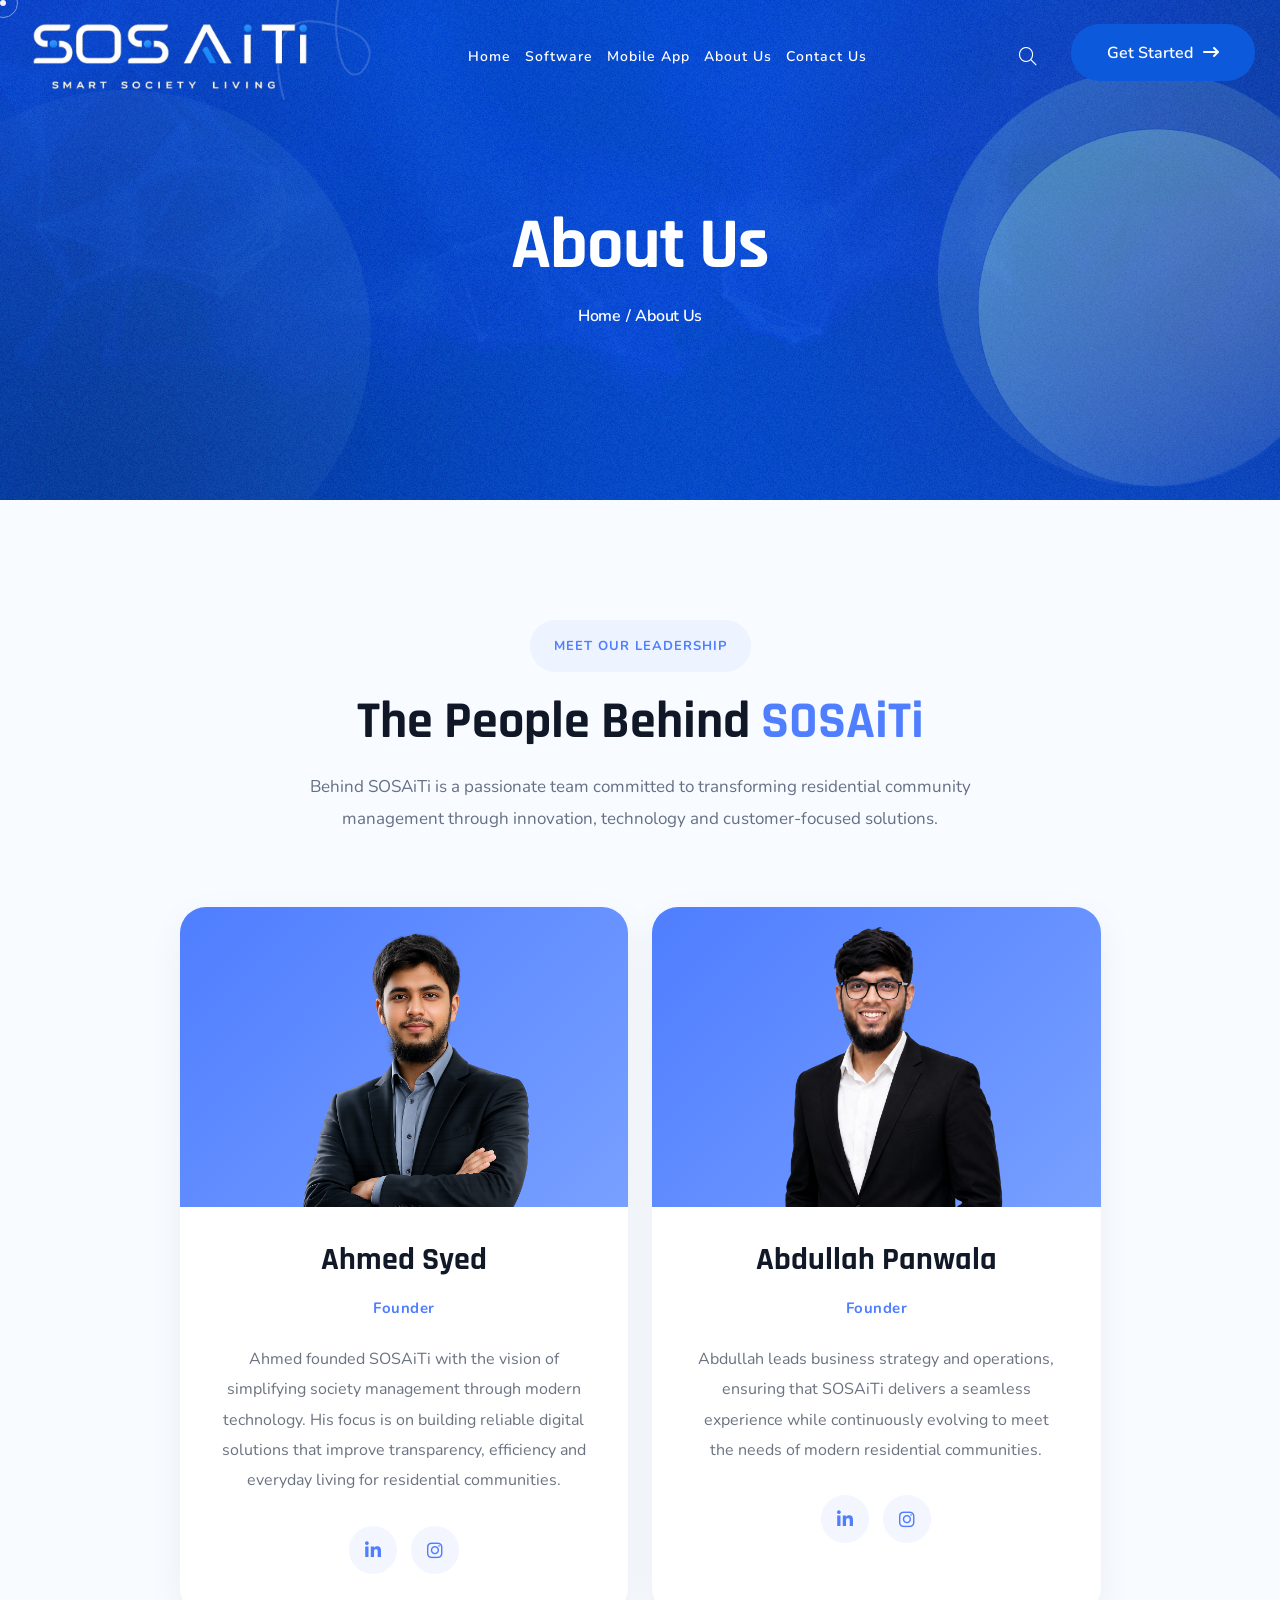
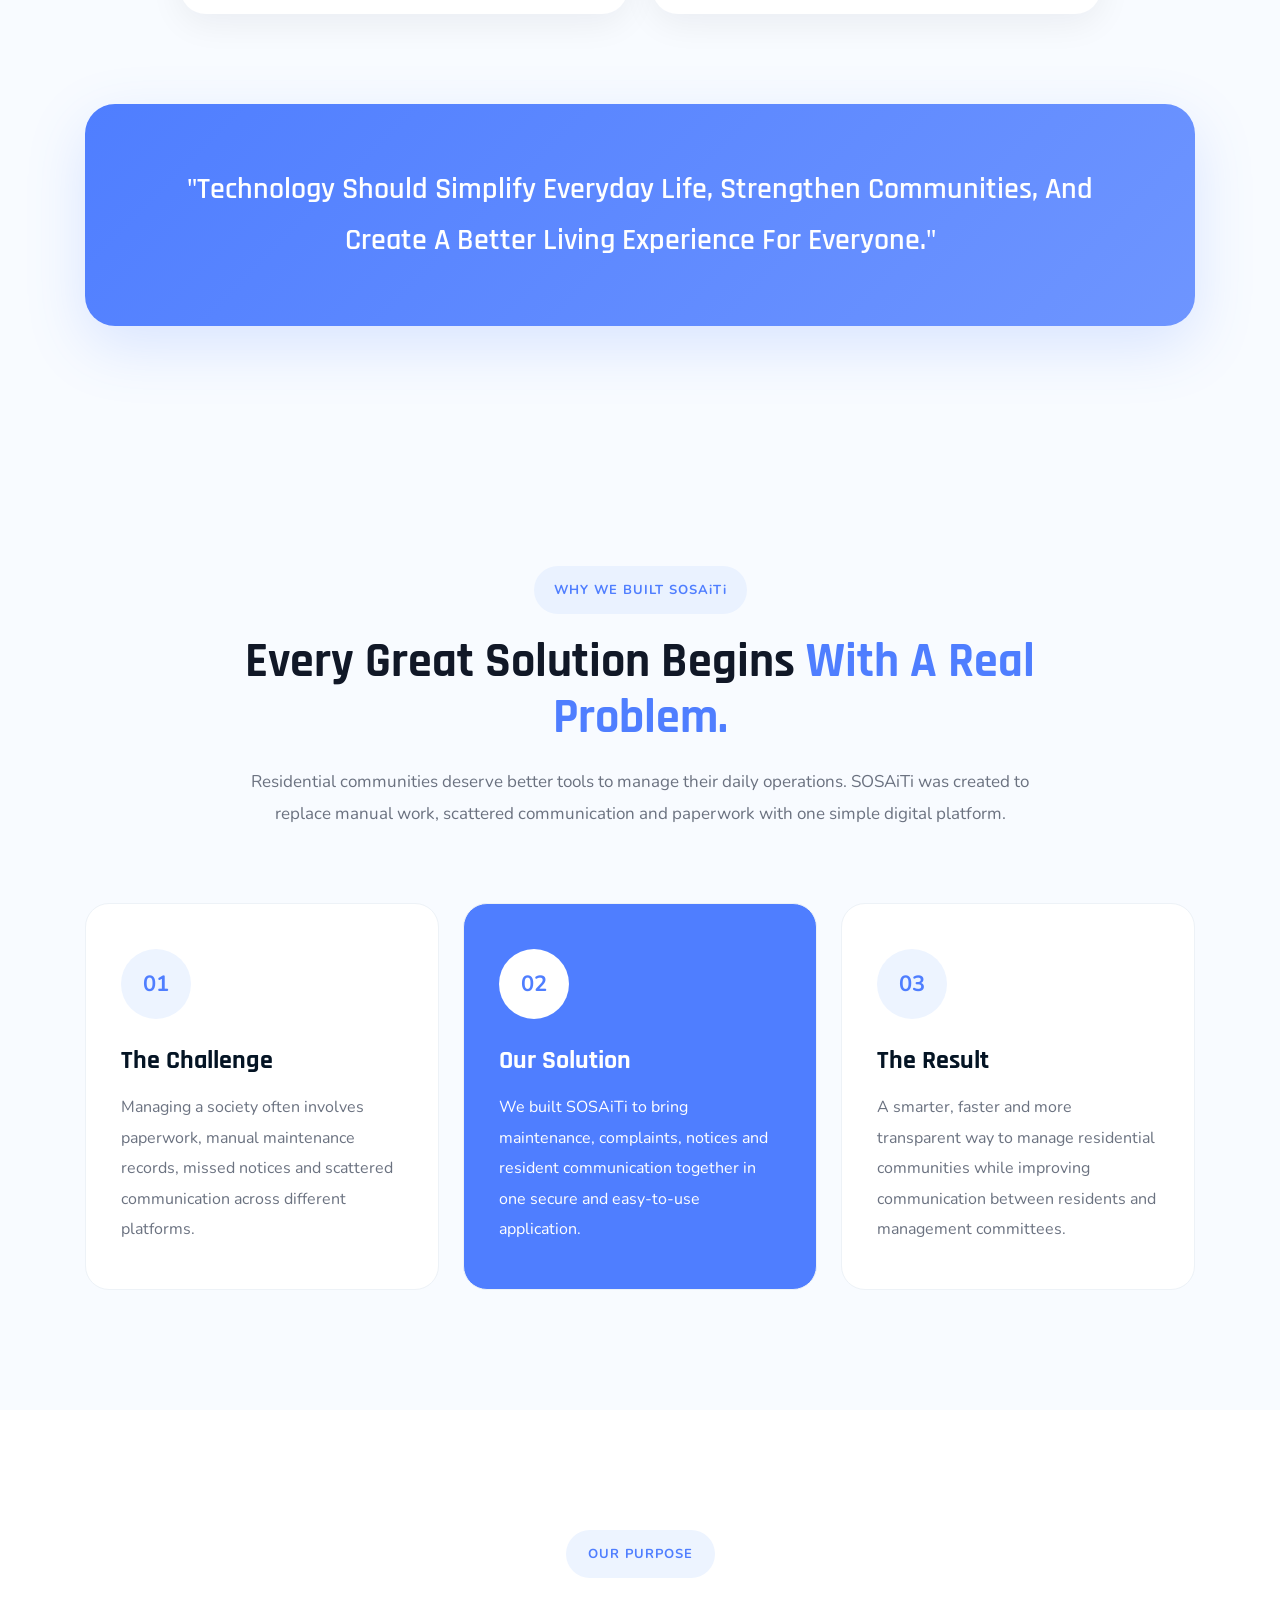
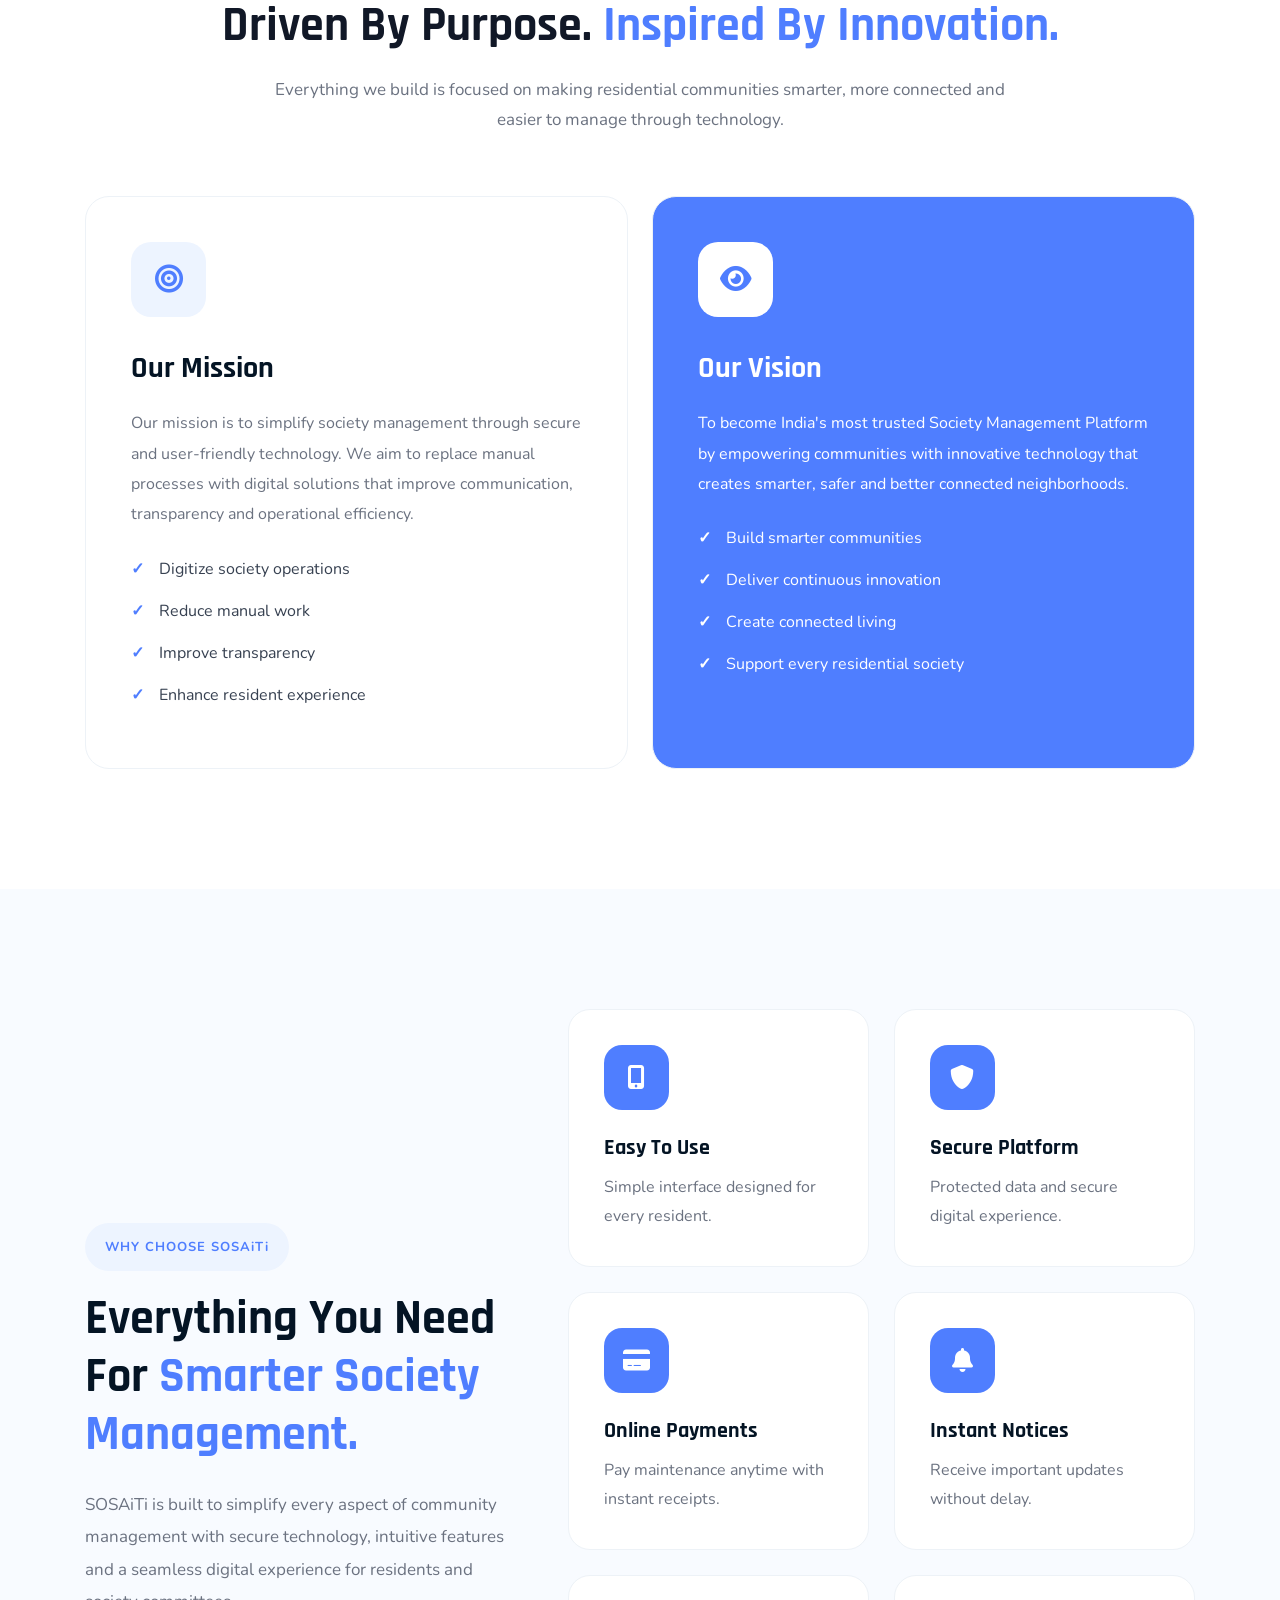
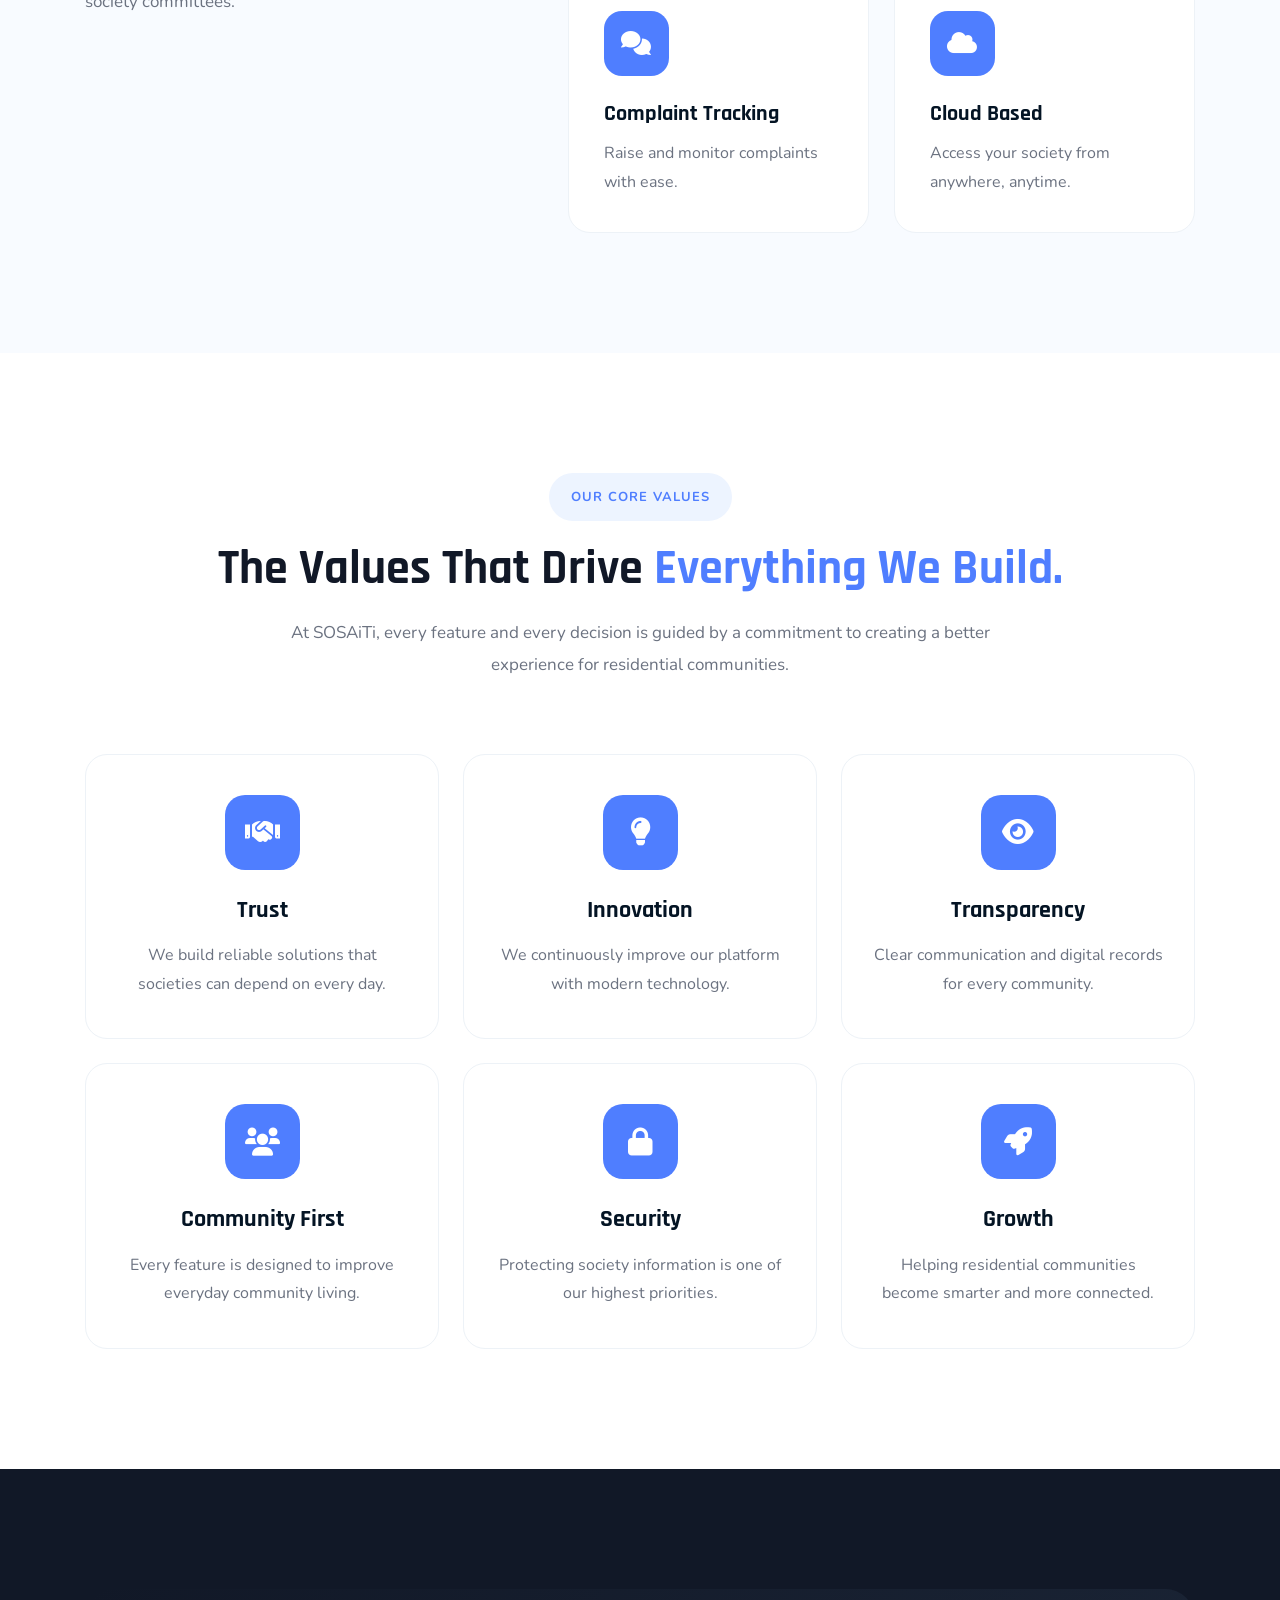
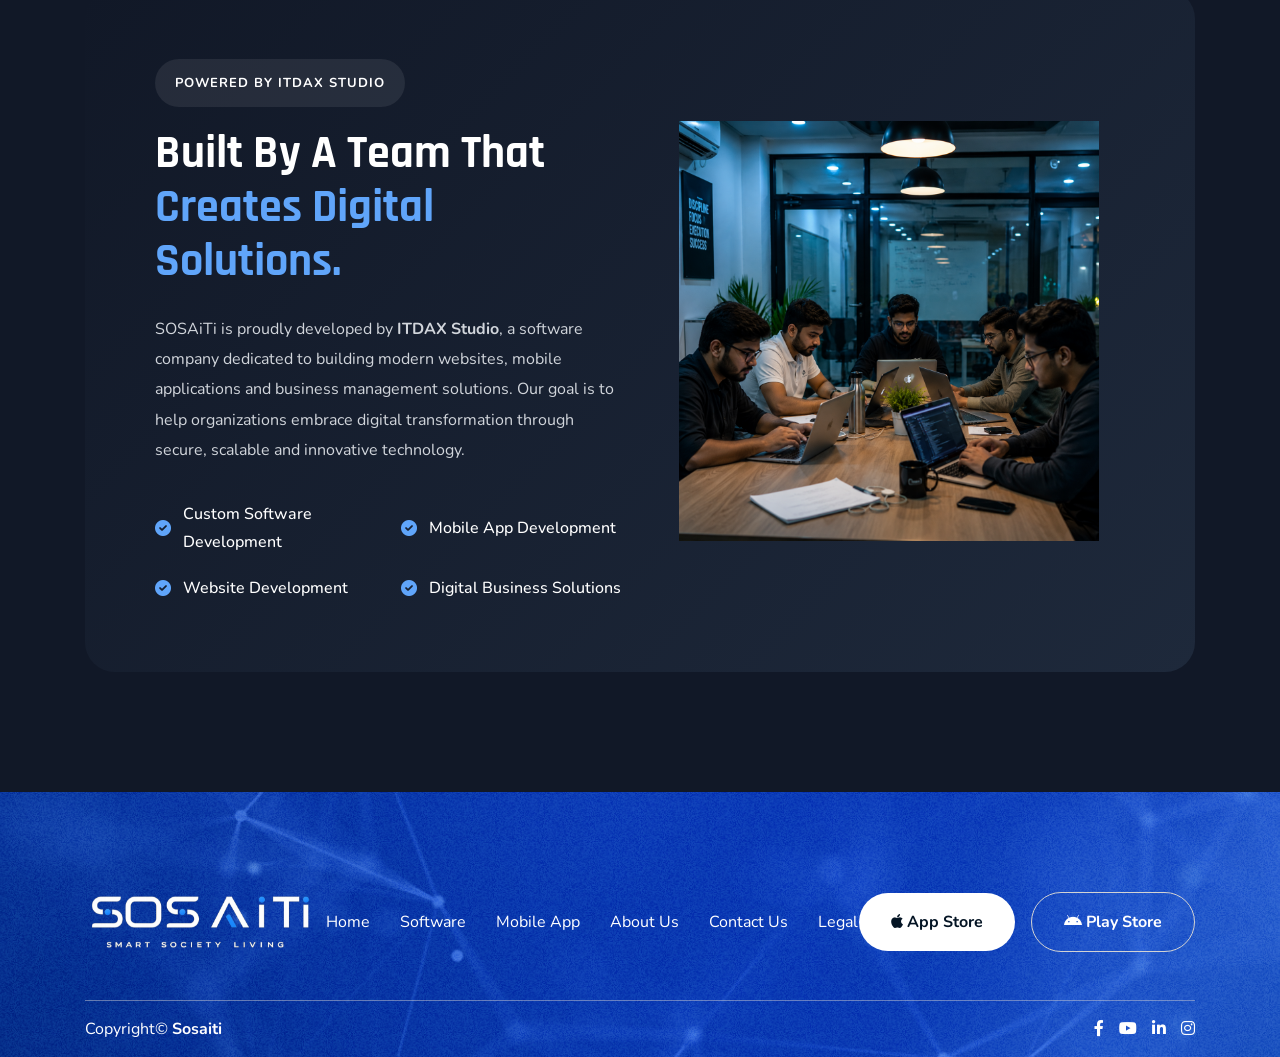
==== about.html @ 3202cb4b "12" ====
<!DOCTYPE html>
<html lang="zxx">
<!-- << Header Area >> -->


<head>
    <!-- ========== Meta Tags ========== -->
    <meta charset="UTF-8">
    <meta http-equiv="X-UA-Compatible" content="IE=edge">
    <meta name="viewport" content="width=device-width, initial-scale=1">
    <meta name="author" content="scriptotheme">
    <meta name="description" content="Sosaiti- App Landing HTML Template">
    <!-- ======== Page title ============ -->
    <title>Sosaiti - App Landing HTML Template</title>
    <!--<< Favcion >>-->
    <link rel="shortcut icon" href="assets/images/favicon.png">
    <!--<< Bootstrap min.css >>-->
    <link rel="stylesheet" href="assets/css/bootstrap.min.css">
    <!--<< All Min Css >>-->
    <link rel="stylesheet" href="assets/css/all.min.css">
    <!--<< Animate.css >>-->
    <link rel="stylesheet" href="assets/css/animate.css">
    <!--<< Magnific popup.css >>-->
    <link rel="stylesheet" href="assets/css/magnific-popup.css">
    <!--<< MeanMenu.css >>-->
    <link rel="stylesheet" href="assets/css/meanmenu.css">
    <!--<< Swiper Bundle.css >>-->
    <link rel="stylesheet" href="assets/css/swiper-bundle.min.css">
    <!--<< NiceSelect.css >>-->
    <link rel="stylesheet" href="assets/css/nice-select.css">
    <!--<< Main.css >>-->
    <link rel="stylesheet" href="assets/css/main.css">
</head>

<body>

    <!-- Preloader Start -->
  <div id="preloader" class="preloader">
        <div class="animation-preloader">
            <div class="spinner">
            </div>
          <div class="txt-loading">
                <span data-text-preloader="S" class="letters-loading">
                    S
                </span>
                <span data-text-preloader="O" class="letters-loading">
                    O
                </span>
                <span data-text-preloader="S" class="letters-loading">
                    S
                </span>
                <span data-text-preloader="A" class="letters-loading">
                    A
                </span>
                <span data-text-preloader="i" class="letters-loading">
                    i
                </span>
                <span data-text-preloader="T" class="letters-loading">
                    T
                </span>
                 <span data-text-preloader="i" class="letters-loading">
                    i
                </span>
            </div>
            <p class="text-center">SMART SOCIETY LIVING</p>
        </div>
        <div class="loader">
            <div class="row">
                <div class="col-3 loader-section section-left">
                    <div class="bg"></div>
                </div>
                <div class="col-3 loader-section section-left">
                    <div class="bg"></div>
                </div>
                <div class="col-3 loader-section section-right">
                    <div class="bg"></div>
                </div>
                <div class="col-3 loader-section section-right">
                    <div class="bg"></div>
                </div>
            </div>
        </div>
    </div>

    <!-- Mouse Cursor Start -->
    <div class="mouse-cursor cursor-outer"></div>
    <div class="mouse-cursor cursor-inner"></div>

    <!-- Back To Top Start -->
    <button id="back-top" class="back-to-top">
        <i class="fa-solid fa-chevron-up"></i>
    </button>

    <!-- Offcanvas Area Start -->
    <div class="fix-area">
        <div class="offcanvas__info">
            <div class="offcanvas__wrapper">
                <div class="offcanvas__content">
                    <div class="offcanvas__top mb-5 d-flex justify-content-between align-items-center">
                        <div class="offcanvas__logo">
                            <a href="index.html">
                                <img src="assets/images/logo/logo.svg" alt="logo-img">
                            </a>
                        </div>
                        <div class="offcanvas__close">
                            <button>
                                <i class="fas fa-times"></i>
                            </button>
                        </div>
                    </div>
                    <p class="text d-none d-xl-block">
                        Nullam dignissim, ante scelerisque the is euismod fermentum odio sem semper the is erat, a
                        feugiat leo urna eget eros. Duis Aenean a imperdiet risus.
                    </p>
                    <div class="mobile-menu fix mb-3"></div>
                    <div class="offcanvas__contact">
                        <h4>Contact Info</h4>
                        <ul>
                            <li class="d-flex align-items-center">
                                <div class="offcanvas__contact-icon">
                                    <i class="fal fa-map-marker-alt"></i>
                                </div>
                                <div class="offcanvas__contact-text">
                                    <a target="_blank" href="#">Shop No 20, Laxmi Complex, Plot No 1-2, Taloja Phase 1, Taloja Panchanand, Sec 05, Panvel, Maharashtra 410208
</a>
                                </div>
                            </li>
                            <li class="d-flex align-items-center">
                                <div class="offcanvas__contact-icon mr-15">
                                    <i class="fal fa-envelope"></i>
                                </div>
                                <div class="offcanvas__contact-text">
                                    <a href="mailto:sosaitiofficial@gmail.com"><span
                                            class="mailto:sosaitiofficial@gmail.com">sosaitiofficial@gmail.com</span></a>
                                </div>
                            </li>
                            <li class="d-flex align-items-center">
                                <div class="offcanvas__contact-icon mr-15">
                                    <i class="fal fa-clock"></i>
                                </div>
                                <div class="offcanvas__contact-text">
                                    <a target="_blank" href="#">Mod-friday, 09am -05pm</a>
                                </div>
                            </li>
                            <li class="d-flex align-items-center">
                                <div class="offcanvas__contact-icon mr-15">
                                    <i class="far fa-phone"></i>
                                </div>
                                <div class="offcanvas__contact-text">
                                    <a href="tel:+919372548045">+91 93725 48045</a>
                                </div>
                            </li>
                        </ul>
                        <div class="header-button mt-4">
                            <a href="contact.html" class="theme-btn text-center">
                                <span>Get A Quote<i class="fa-solid fa-arrow-right-long"></i></span>
                            </a>
                        </div>
                        <div class="social-icon d-flex align-items-center">
                            <a href="#"><i class="fab fa-facebook-f"></i></a>
                            <a href="#"><i class="fab fa-twitter"></i></a>
                            <a href="#"><i class="fab fa-youtube"></i></a>
                            <a href="#"><i class="fab fa-linkedin-in"></i></a>
                        </div>
                    </div>
                </div>
            </div>
        </div>
    </div>
    <div class="offcanvas__overlay"></div>

    <!-- Header Section Start -->
       <header class="header-section-2">
        <div id="header-sticky" class="header-2">
            <div class="container">
                <div class="mega-menu-wrapper">
                    <div class="header-main">
                        <div class="header-left">
                            <div class="logo">
                                <a href="index.html" class="header-logo">
                                    <img src="assets/images/logo/logo2.svg" alt="logo-img">
                                </a>
                            </div>
                        </div>
                        <div class="header-middle">
                            <div class="mean__menu-wrapper">
                                <div class="main-menu">
                                    <nav id="mobile-menu">
                                        <ul>
                                            <li >
                                                <a href="index.html">
                                                    Home
                                                </a>
                                              
                                            </li>
                                          
                                            <li>
                                                <a href="software.html">Software</a>
                                            </li>
                                            <li>
                                                <a href="mobile-app.html">Mobile App</a>
                                            </li>
                                              <li>
                                                <a href="about.html">About Us</a>
                                            </li>
                                           
                                        
                                            <li>
                                                <a href="contact.html">Contact Us</a>
                                            </li>
                                        </ul>
                                    </nav>
                                </div>
                            </div>
                        </div>
                        <div class="header-right d-flex justify-content-end align-items-center">
                            <a href="#0" class="search-trigger search-icon"><i class="fal fa-search"></i></a>

                            <div class="header-button ms-4">
                                <a href="contact.html" class="theme-btn">
                                    <span>
                                        Get Started
                                        <i class="fa-solid fa-arrow-right-long"></i>
                                    </span>
                                </a>
                            </div>
                            <div class="header__hamburger d-block d-xl-none my-auto">
                                <div class="sidebar__toggle">
                                    <i class="fas fa-bars"></i>
                                </div>
                            </div>
                        </div>
                    </div>
                </div>
            </div>
        </div>
    </header>

    <!-- Search Area Start -->
    <div class="search-wrap">
        <div class="search-inner">
            <i class="fas fa-times search-close" id="search-close"></i>
            <div class="search-cell">
                <form method="get">
                    <div class="search-field-holder">
                        <input type="search" class="main-search-input" placeholder="Search...">
                    </div>
                </form>
            </div>
        </div>
    </div>

    <!-- Breadcumb Section S T A R T -->
    <div class="breadcumb-section fix">
        <div class="breadcumb-container-wrapper" data-bg-src="assets/images/hero/hero-bg-2.jpg">
            <div class="container">
                <div class="shape1"><img src="assets/images/shape/breadCumbShape1_1.png" alt="shape"></div>
                <div class="shape2"><img src="assets/images/shape/breadCumbShape1_2.png" alt="shape"></div>
                <div class="breadcumb-wrapper">
                    <div class="page-heading">
                        <h1>About Us</h1>
                        <div class="links">
                            <a href="index.html" style="color: var(--white);">Home<span class="slash">/</span></a>About Us
                        </div>
                    </div>
                </div>
            </div>
        </div>
    </div>

 
    <!--=================================
Meet Our Leadership Start
==================================-->
<section class="leadership-section section-padding">

    <div class="container">

        <div class="section-title text-center">

            <span class="leadership-subtitle">
                MEET OUR LEADERSHIP
            </span>

            <h2>
                The People Behind
                <span>SOSAiTi</span>
            </h2>

            <p>
                Behind SOSAiTi is a passionate team committed to transforming
                residential community management through innovation, technology
                and customer-focused solutions.
            </p>

        </div>

        <div class="row justify-content-center mt-5 g-4">

            <!-- Founder -->

            <div class="col-lg-5 col-md-6">

                <div class="leader-card">

                    <div class="leader-image">

                        <img src="assets/images/software/ahmed.png" alt="Founder">

                    </div>

                    <div class="leader-content">

                        <h3>Ahmed Syed</h3>

                        <span>Founder</span>

                        <p>
                            Ahmed founded SOSAiTi with the vision of simplifying
                            society management through modern technology. His
                            focus is on building reliable digital solutions that
                            improve transparency, efficiency and everyday living
                            for residential communities.
                        </p>

                        <div class="leader-social">

                            <a href="https://www.linkedin.com/in/syed-ahmed-b824433a5/"><i class="fab fa-linkedin-in"></i></a>
                            <a href="https://www.instagram.com/syedahmed_____08/"><i class="fab fa-instagram"></i></a>

                        </div>

                    </div>

                </div>

            </div>

            <!-- Co-Founder -->

            <div class="col-lg-5 col-md-6">

                <div class="leader-card">

                    <div class="leader-image">

                        <img src="assets/images/software/abdullah1.png" alt="Founder">

                    </div>

                    <div class="leader-content">

                        <h3>Abdullah Panwala</h3>

                        <span>Founder</span>

                        <p>
                            Abdullah leads business strategy and operations,
                            ensuring that SOSAiTi delivers a seamless experience
                            while continuously evolving to meet the needs of
                            modern residential communities.
                        </p>

                        <div class="leader-social">

                            <a href="https://www.linkedin.com/in/abdullah-panwala-91429318a/"><i class="fab fa-linkedin-in"></i></a>
                            <a href="https://www.instagram.com/_._raabbbyyy_._/"><i class="fab fa-instagram"></i></a>

                        </div>

                    </div>

                </div>

            </div>

        </div>

        <!-- Bottom Quote -->

        <div class="leadership-quote">

            <h4>
                "Technology should simplify everyday life, strengthen communities,
                and create a better living experience for everyone."
            </h4>

        </div>

    </div>

</section>
<!--=================================
Meet Our Leadership End
==================================-->

    <!--==============================
Who We Are Section Start
==============================-->
<!-- <section class="who-we-are-section section-padding">

    <div class="container">

        <div class="row align-items-center gy-5">

            <div class="col-xl-6 col-lg-6 order-1">

                <div class="who-image">

                    <div class="who-shape"></div>

                    <img src="assets/images/about/aboutThumb1_1.png"
                        alt="Who We Are"
                        class="img-fluid">

                </div>

            </div>

            <div class="col-xl-6 col-lg-6 order-2">

                <div class="who-content">

                    <span class="who-subtitle">
                        <i class="fas fa-building"></i>
                        WHO WE ARE
                    </span>

                    <h2>
                        Building Smarter Communities Through
                        <span>Modern Technology.</span>
                    </h2>

                    <p class="who-text">
                        SOSAiTi is a modern Society Management Platform developed by
                        <strong>ITDAX Studio</strong> to simplify the daily operations
                        of residential communities.
                    </p>

                    <p class="who-text">
                        Our platform brings maintenance collection, notices,
                        complaints, resident communication and community management
                        together in one secure and easy-to-use application for
                        residents, committee members and administrators.
                    </p>

                    <div class="who-grid">

                        <div class="who-card">
                            <div class="icon">
                                <i class="fas fa-mobile-alt"></i>
                            </div>

                            <div>
                                <h5>One Smart App</h5>
                                <p>Everything your society needs in one place.</p>
                            </div>
                        </div>

                        <div class="who-card">
                            <div class="icon">
                                <i class="fas fa-shield-alt"></i>
                            </div>

                            <div>
                                <h5>Secure Platform</h5>
                                <p>Built with security and reliability in mind.</p>
                            </div>
                        </div>

                        <div class="who-card">
                            <div class="icon">
                                <i class="fas fa-cloud"></i>
                            </div>

                            <div>
                                <h5>Cloud Based</h5>
                                <p>Access your society anytime from anywhere.</p>
                            </div>
                        </div>

                        <div class="who-card">
                            <div class="icon">
                                <i class="fas fa-users"></i>
                            </div>

                            <div>
                                <h5>Community First</h5>
                                <p>Designed for residents and committees.</p>
                            </div>
                        </div>

                    </div>

                </div>

            </div>

        </div>

    </div>

</section> -->
<!--==============================
Who We Are Section End
==============================-->



<!--=================================
Why We Built SOSAiTi Start
==================================-->
<section class="why-built-section section-padding">

    <div class="container">

        <div class="section-title text-center">

            <span class="why-subtitle">
                WHY WE BUILT SOSAiTi
            </span>

            <h2>
                Every Great Solution Begins
                <span>With A Real Problem.</span>
            </h2>

            <p>
                Residential communities deserve better tools to manage their
                daily operations. SOSAiTi was created to replace manual work,
                scattered communication and paperwork with one simple digital platform.
            </p>

        </div>

        <div class="row gy-4 mt-5">

            <div class="col-lg-4">

                <div class="story-card">

                    <div class="story-number">
                        01
                    </div>

                    <h4>The Challenge</h4>

                    <p>
                        Managing a society often involves paperwork, manual
                        maintenance records, missed notices and scattered
                        communication across different platforms.
                    </p>

                </div>

            </div>

            <div class="col-lg-4">

                <div class="story-card active">

                    <div class="story-number">
                        02
                    </div>

                    <h4>Our Solution</h4>

                    <p>
                        We built SOSAiTi to bring maintenance, complaints,
                        notices and resident communication together in one
                        secure and easy-to-use application.
                    </p>

                </div>

            </div>

            <div class="col-lg-4">

                <div class="story-card">

                    <div class="story-number">
                        03
                    </div>

                    <h4>The Result</h4>

                    <p>
                        A smarter, faster and more transparent way to manage
                        residential communities while improving communication
                        between residents and management committees.
                    </p>

                </div>

            </div>

        </div>

    </div>

</section>
<!--=================================
Why We Built SOSAiTi End
==================================-->

<!--=================================
Mission & Vision Start
==================================-->
<section class="mission-vision-section section-padding">

    <div class="container">

        <div class="section-title text-center mb-60">

            <span class="mv-subtitle">
                OUR PURPOSE
            </span>

            <h2>
                Driven By Purpose.
                <span>Inspired By Innovation.</span>
            </h2>

            <p>
                Everything we build is focused on making residential communities
                smarter, more connected and easier to manage through technology.
            </p>

        </div>

        <div class="row g-4">

            <!-- Mission -->

            <div class="col-lg-6">

                <div class="mv-card">

                    <div class="mv-icon">
                        <i class="fas fa-bullseye"></i>
                    </div>

                    <h3>Our Mission</h3>

                    <p>
                        Our mission is to simplify society management through
                        secure and user-friendly technology. We aim to replace
                        manual processes with digital solutions that improve
                        communication, transparency and operational efficiency.
                    </p>

                    <ul>

                        <li>Digitize society operations</li>

                        <li>Reduce manual work</li>

                        <li>Improve transparency</li>

                        <li>Enhance resident experience</li>

                    </ul>

                </div>

            </div>

            <!-- Vision -->

            <div class="col-lg-6">

                <div class="mv-card active">

                    <div class="mv-icon">
                        <i class="fas fa-eye"></i>
                    </div>

                    <h3>Our Vision</h3>

                    <p>
                        To become India's most trusted Society Management
                        Platform by empowering communities with innovative
                        technology that creates smarter, safer and better
                        connected neighborhoods.
                    </p>

                    <ul>

                        <li>Build smarter communities</li>

                        <li>Deliver continuous innovation</li>

                        <li>Create connected living</li>

                        <li>Support every residential society</li>

                    </ul>

                </div>

            </div>

        </div>

    </div>

</section>
<!--=================================
Mission & Vision End
==================================-->

<!--=================================
Why Choose SOSAiTi Start
==================================-->
<section class="why-choose-section section-padding">

    <div class="container">

        <div class="row align-items-center g-5">

            <!-- Left -->

            <div class="col-lg-5">

                <div class="why-content">

                    <span class="choose-subtitle">
                        WHY CHOOSE SOSAiTi
                    </span>

                    <h2>
                        Everything You Need For
                        <span>Smarter Society Management.</span>
                    </h2>

                    <p>
                        SOSAiTi is built to simplify every aspect of community
                        management with secure technology, intuitive features and
                        a seamless digital experience for residents and society
                        committees.
                    </p>

                </div>

            </div>

            <!-- Right -->

            <div class="col-lg-7">

                <div class="choose-grid">

                    <div class="choose-card">
                        <i class="fas fa-mobile-alt"></i>
                        <h5>Easy To Use</h5>
                        <p>Simple interface designed for every resident.</p>
                    </div>

                    <div class="choose-card">
                        <i class="fas fa-shield-alt"></i>
                        <h5>Secure Platform</h5>
                        <p>Protected data and secure digital experience.</p>
                    </div>

                    <div class="choose-card">
                        <i class="fas fa-credit-card"></i>
                        <h5>Online Payments</h5>
                        <p>Pay maintenance anytime with instant receipts.</p>
                    </div>

                    <div class="choose-card">
                        <i class="fas fa-bell"></i>
                        <h5>Instant Notices</h5>
                        <p>Receive important updates without delay.</p>
                    </div>

                    <div class="choose-card">
                        <i class="fas fa-comments"></i>
                        <h5>Complaint Tracking</h5>
                        <p>Raise and monitor complaints with ease.</p>
                    </div>

                    <div class="choose-card">
                        <i class="fas fa-cloud"></i>
                        <h5>Cloud Based</h5>
                        <p>Access your society from anywhere, anytime.</p>
                    </div>

                </div>

            </div>

        </div>

    </div>

</section>
<!--=================================
Why Choose SOSAiTi End
==================================-->


<!--=================================
Our Core Values Start
==================================-->
<section class="core-values-section section-padding">

    <div class="container">

        <div class="section-title text-center">

            <span class="values-subtitle">
                OUR CORE VALUES
            </span>

            <h2>
                The Values That Drive
                <span>Everything We Build.</span>
            </h2>

            <p>
                At SOSAiTi, every feature and every decision is guided by a commitment
                to creating a better experience for residential communities.
            </p>

        </div>

        <div class="row mt-5 g-4">

            <div class="col-lg-4 col-md-6">

                <div class="value-card">

                    <div class="value-icon">
                        <i class="fas fa-handshake"></i>
                    </div>

                    <h4>Trust</h4>

                    <p>
                        We build reliable solutions that societies can depend on every day.
                    </p>

                </div>

            </div>

            <div class="col-lg-4 col-md-6">

                <div class="value-card">

                    <div class="value-icon">
                        <i class="fas fa-lightbulb"></i>
                    </div>

                    <h4>Innovation</h4>

                    <p>
                        We continuously improve our platform with modern technology.
                    </p>

                </div>

            </div>

            <div class="col-lg-4 col-md-6">

                <div class="value-card">

                    <div class="value-icon">
                        <i class="fas fa-eye"></i>
                    </div>

                    <h4>Transparency</h4>

                    <p>
                        Clear communication and digital records for every community.
                    </p>

                </div>

            </div>

            <div class="col-lg-4 col-md-6">

                <div class="value-card">

                    <div class="value-icon">
                        <i class="fas fa-users"></i>
                    </div>

                    <h4>Community First</h4>

                    <p>
                        Every feature is designed to improve everyday community living.
                    </p>

                </div>

            </div>

            <div class="col-lg-4 col-md-6">

                <div class="value-card">

                    <div class="value-icon">
                        <i class="fas fa-lock"></i>
                    </div>

                    <h4>Security</h4>

                    <p>
                        Protecting society information is one of our highest priorities.
                    </p>

                </div>

            </div>

            <div class="col-lg-4 col-md-6">

                <div class="value-card">

                    <div class="value-icon">
                        <i class="fas fa-rocket"></i>
                    </div>

                    <h4>Growth</h4>

                    <p>
                        Helping residential communities become smarter and more connected.
                    </p>

                </div>

            </div>

        </div>

    </div>

</section>
<!--=================================
Our Core Values End
==================================-->
<!--=================================
Powered By ITDAX Start
==================================-->
<section class="powered-section section-padding">

    <div class="container">

        <div class="powered-wrapper">

            <div class="row align-items-center">

                <!-- Left -->

                <div class="col-lg-6">

                    <div class="powered-content">

                        <span class="powered-subtitle">
                            POWERED BY ITDAX STUDIO
                        </span>

                        <h2>
                            Built By A Team That
                            <span>Creates Digital Solutions.</span>
                        </h2>

                        <p>
                            SOSAiTi is proudly developed by <strong>ITDAX Studio</strong>,
                            a software company dedicated to building modern websites,
                            mobile applications and business management solutions.
                            Our goal is to help organizations embrace digital
                            transformation through secure, scalable and innovative
                            technology.
                        </p>

                        <div class="powered-list">

                            <div class="powered-item">
                                <i class="fas fa-check-circle"></i>
                                Custom Software Development
                            </div>

                            <div class="powered-item">
                                <i class="fas fa-check-circle"></i>
                                Mobile App Development
                            </div>

                            <div class="powered-item">
                                <i class="fas fa-check-circle"></i>
                                Website Development
                            </div>

                            <div class="powered-item">
                                <i class="fas fa-check-circle"></i>
                                Digital Business Solutions
                            </div>

                        </div>

                    </div>

                </div>

                <!-- Right -->

                <div class="col-lg-6">

                    <div class="powered-image">

                        <img src="assets/images/software/office.png" alt="ITDAX Studio">

                    </div>

                </div>

            </div>

        </div>

    </div>

</section>
<!--=================================
Powered By ITDAX End
==================================-->








    <!-- Footer Section    S T A R T -->
    <footer class="footer-section fix position-relative bg-cover"
        style="background-image: url('assets/images/footer-bg-2.jpg');">
        <div class="container">
            <div class="footer-wrapper-new-3">
                <div class="footer-wrap-area">
                    <a href="index.html" class="footer-logo wow fadeInUp" data-wow-delay=".3s">
                        <img src="assets/images/logo/white-logo.svg" alt="img">
                    </a>
                    <ul class="footer-list wow fadeInUp" data-wow-delay=".5s">
                        <li>
                            <a href="index.html">Home</a>
                        </li>
                        <li>
                            <a href="software.html">Software</a>
                        </li>
                        <li>
                            <a href="mobile-app.html">Mobile App</a>
                        </li>
                        <li>
                            <a href="about.html">About Us</a>
                        </li>
                        </li>
                        <li>
                            <a href="contact.html">Contact Us</a>
                        </li>
                        <li>
                            <a href="legal.html">Legal</a>
                        </li>
                    </ul>
                    <div class="store-links wow fadeInUp" data-wow-delay=".7s">
                        <div class="apple">
                            <a href="#"><i class="fa-brands fa-apple"></i> App Store</a>
                        </div>
                        <div class="play">
                            <a href="#"><i class="fa-brands fa-android"></i> Play Store</a>
                        </div>
                    </div>
                </div>

            </div>
            <div class="gt-footer-bottom-wrapper2">
                <p class="wow fadeInUp" data-wow-delay=".3s">Copyright© <b>Sosaiti</b></p>
                <ul class="social-links wow fadeInUp" data-wow-delay=".5s">
                    <li> <a href="#"><i class="fa-brands fa-facebook-f"></i></a> </li>
                    <li> <a href="https://www.youtube.com/channel/UCQgSVvNt__u80H8s5AWmwgA"><i class="fa-brands fa-youtube"></i></a> </li>
                    <li> <a href="#"><i class="fa-brands fa-linkedin-in"></i></a> </li>
                    <li> <a href="https://www.instagram.com/sosaiti.official/"><i
                                class="fa-brands fa-instagram"></i></a> </li>
                </ul>
            </div>
        </div>
    </footer>



    <!--<< All JS Plugins >>-->
    <script src="assets/js/jquery-3.7.1.min.js"></script>
    <!--<< Bootstrap Js >>-->
    <script src="assets/js/bootstrap.bundle.min.js"></script>
    <!--<< Waypoints Js >>-->
    <script src="assets/js/jquery.waypoints.js"></script>
    <!--<< Counterup Js >>-->
    <script src="assets/js/jquery.counterup.min.js"></script>
    <!--<< Viewport Js >>-->
    <script src="assets/js/viewport.jquery.js"></script>
    <!--<< Tilt Js >>-->
    <script src="assets/js/tilt.min.js"></script>
    <!--<< Swiper Slider Js >>-->
    <script src="assets/js/swiper-bundle.min.js"></script>
    <!--<< MeanMenu Js >>-->
    <script src="assets/js/jquery.meanmenu.min.js"></script>
    <!--<< Magnific popup Js >>-->
    <script src="assets/js/magnific-popup.min.js"></script>
    <!--<< Wow Animation Js >>-->
    <script src="assets/js/wow.min.js"></script>
    <!--<< NIce Select Js >>-->
    <script src="assets/js/nice-select.min.js"></script>
    <!--<< Main.js >>-->
    <script src="assets/js/main.js"></script>
</body>

</html>
---- assets/css/main.css ----
/*-----------------------------------------------------------------
Theme Name: Sosaiti
Author: scriptotheme
Author URI: https://themeforest.net/user/scriptotheme
Version: 1.0.0 
Description: Sosaiti- App Landing HTML Template <

-------------------------------------------------------------------
 CSS TABLE OF CONTENTS
-------------------------------------------------------------------

    01.Mixins
    02.Variables
    03.Typography
    04.Buttons 
    05.Gutter 
    06.Container 
    07.Animation 
    08.Helping 
    09.MeanMenu 
    10.Preloader
    11.Title 
    12.Common 
    13.Header
    14.Breadcumb
    15.Footer
    16.Intro 
    17.Brand 
    18.About
    19.Work Process 
    20.Advantage
    21.Wcu
    22.Counter
    23.Faq
    24.Testimonial
    25.Feature
    26.Pricing 
    27.Cta
    28.Blog
    29.Services
    30.Project 
    31.Team
    32.Team Extra
    33.Sidebar
    34.Contact
    35.Input
    36.Useed Technologies
------------------------------------------------------------------*/
/* 01.Mixins */
/* 02.Variables */
/*----------------------------------------------
    # All Variables here
----------------------------------------------*/
@import url("https://fonts.googleapis.com/css2?family=Rajdhani:wght@300;400;500;600;700&amp;display=swap");
@import url("https://fonts.googleapis.com/css2?family=Nunito:ital,wght@0,200..1000;1,200..1000&amp;display=swap");

:root {
  --body: #fff;
  --black: #000;
  --white: #fff;
  --theme: #0C5ADB;
  --theme2: #F9F3EF;
  --theme3: #FAF8FF;
  --title: #041424;
  --header: #282C32;
  --orange: #e78c45;
  --text: #858585;
  --text2: #cbcbcb;
  --border: #E6E6E6;
  --border-2: #F1F1F1;
  --border-3: #D8D8D8;
  --border-4: #E0E0E0;
  --border-5: #565656;
  --bg-1: #161921;
  --bg-2: #F6F7FF;
  --box-shadow: 0px 4px 25px 0px rgba(0, 0, 0, 0.06);
}

/* 03.Typography */
/* --------------------------------------------
    Template Default Fonts & Fonts Styles
 ---------------------------------------------- */
body {
  font-family: "Nunito", sans-serif;
  font-size: 16px;
  font-weight: normal;
  line-height: 28px;
  color: var(--text);
  background-color: var(--white);
  padding: 0;
  margin: 0;
  overflow-x: hidden;
}

ul {
  padding: 0;
  margin: 0;
  list-style: none;
}

button {
  border: none;
  background-color: transparent;
  padding: 0;
}

input:focus {
  color: var(--text);
  outline: none;
}

input::placeholder {
  color: #767771;
}

h1,
h2,
h3,
h4,
h5,
h6 {
  font-family: "Rajdhani", sans-serif;
  margin: 0px;
  padding: 0;
  color: var(--title);
  text-transform: capitalize;
  transition: all 0.4s ease-in-out;
}

h1 {
  font-size: 72px;
  font-weight: 700;
  line-height: 112%;
}

h2 {
  font-size: 48px;
  line-height: 117%;
  font-weight: 700;
}

@media (max-width: 767px) {
  h2 {
    font-size: 34px;
  }
}

@media (max-width: 575px) {
  h2 {
    font-size: 28px;
  }
}

h3 {
  font-size: 18px;
  font-weight: 700;
  line-height: 145%;
}

@media (max-width: 767px) {
  h3 {
    font-size: 16px;
  }
}

h4 {
  font-size: 20px;
  font-weight: 700;
  line-height: 130%;
}

h5 {
  font-size: 18px;
  font-weight: 700;
}

h6 {
  font-size: 16px;
  font-weight: 600;
  line-height: 145%;
}

a {
  text-decoration: none;
  outline: none !important;
  cursor: pointer;
  color: var(--title);
  transition: all 0.4s ease-in-out;
}

a:hover {
  color: var(--theme) !important;
}

p {
  margin: 0px;
  transition: all 0.4s ease-in-out;
}

span {
  margin: 0px;
  transition: all 0.4s ease-in-out;
}

.info-text-style {
  color: var(--white);
  font-family: "Rajdhani", sans-serif;
  font-size: 18px;
  font-style: normal;
  font-weight: 400;
  line-height: 35.04px;
}

.form-contl {
  position: relative;
  margin-top: 30px;
}

.form-contl input {
  position: relative;
  padding: 17px 20px;
  height: 60px;
  background: var(--theme2);
  width: 100%;
  border: 1px solid #6E6E6E;
  opacity: 0.8;
}

.form-contl input::placeholder {
  color: var(--white);
  font-family: "Nunito", sans-serif;
  font-size: 16px;
  font-style: normal;
  font-weight: 400;
  line-height: 26.08px;
}

.form-contl input.style2 {
  border: none;
}

.form-contl button {
  position: absolute;
  top: 0;
  right: 0;
  width: 60px;
  height: 60px;
  line-height: 60px;
  text-align: center;
  background: var(--theme);
  color: var(--white);
}

.form-contl button.style2 {
  background: transparent;
  color: var(--theme);
}

input.form-control,
textarea.form-control {
  outline: none;
  box-shadow: none;
  background-color: var(--white);
  border: 1px solid var(--border);
  padding: 17px 10px;
  font-size: 1rem;
  border-radius: 5px;
  -webkit-border-radius: 5px;
  -moz-border-radius: 5px;
  -ms-border-radius: 5px;
  -o-border-radius: 5px;
}

input.form-control:focus,
textarea.form-control:focus {
  background-color: var(--white);
  border: 1px solid var(--border);
  outline: none;
  box-shadow: none;
}

label {
  color: var(--title);
  font-family: "Rajdhani", sans-serif;
  font-size: 16px;
  font-style: normal;
  font-weight: 400;
  line-height: 35.04px;
}

.form-group {
  margin-bottom: var(--bs-gutter-x);
  position: relative;
}

.form-group>i {
  display: inline-block;
  position: absolute;
  right: 25px;
  top: 13px;
  font-size: 16px;
  color: var(--text);
}

.form-group>i.fa-envelope {
  padding-top: 1px;
}

/* Firefox */
input[type=number] {
  -moz-appearance: textfield;
}

input[type=checkbox] {
  visibility: hidden;
  opacity: 0;
  display: inline-block;
  vertical-align: middle;
  width: 0;
  height: 0;
  -webkit-border-radius: 10px;
  -moz-border-radius: 10px;
  border-radius: 10px;
}

input[type=checkbox]:checked~label:after {
  opacity: 1;
}

input[type=checkbox]~label {
  position: relative;
  padding-left: 30px;
  cursor: pointer;
  display: block;
  line-height: 30px;
}

input[type=checkbox]~label:before {
  content: "";
  position: absolute;
  left: 0px;
  top: 3.5px;
  background: var(--white);
  border: 1px solid var(--border-2);
  height: 20px;
  width: 20px;
  text-align: center;
  z-index: 9;
}

input[type=checkbox]~label:after {
  content: "";
  position: absolute;
  left: 6px;
  top: 9px;
  background: var(--theme);
  height: 8px;
  width: 8px;
  opacity: 0;
  -webkit-transition: 0.4s;
  -o-transition: 0.4s;
  -moz-transition: 0.4s;
  transition: 0.4s;
  z-index: 9;
}

input[type=checkbox].style2~label {
  color: #8B929C;
  padding-left: 23px;
  margin-bottom: -0.5em;
}

input[type=checkbox].style2~label:before {
  background-color: white;
  border: 1px solid #f7ccd7;
  height: 14px;
  width: 14px;
  line-height: 14px;
  -webkit-border-radius: 3px;
  -moz-border-radius: 3px;
  border-radius: 3px;
  top: 6px;
}

input[type=checkbox].style2:checked~label:before {
  color: var(--theme);
}

input[type=radio] {
  visibility: hidden;
  opacity: 0;
  display: inline-block;
  vertical-align: middle;
  width: 0;
  height: 0;
  display: none;
}

input[type=radio]~label {
  position: relative;
  padding-left: 30px;
  cursor: pointer;
  line-height: 1;
  display: inline-block;
  font-weight: 600;
  margin-bottom: 0;
}

input[type=radio]~label::before {
  content: "\f111";
  position: absolute;
  font-family: "Font Awesome 6 Pro";
  left: 0;
  top: -2px;
  width: 20px;
  height: 20px;
  padding-left: 0;
  font-size: 0.6em;
  line-height: 19px;
  text-align: center;
  border: 1px solid var(--theme);
  -webkit-border-radius: 100%;
  -moz-border-radius: 100%;
  border-radius: 100%;
  font-weight: 700;
  background: var(--white);
  color: transparent;
  -webkit-transition: all 0.2s ease;
  -o-transition: all 0.2s ease;
  -moz-transition: all 0.2s ease;
  transition: all 0.2s ease;
}

input[type=radio]:checked~label::before {
  border-color: var(--theme);
  background-color: var(--theme);
  color: var(--white);
}

/* 04.Buttons */
/*----------------------------------------------
    # Buttons style here
----------------------------------------------*/
.theme-btn {
  display: inline-block;
  position: relative;
  padding: 20px 36px;
  gap: 10px;
  color: var(--white);
  font-family: "Nunito", sans-serif;
  text-align: center;
  font-size: 16px;
  font-style: normal;
  font-weight: 600;
  line-height: normal;
  background: var(--theme);
  z-index: 1;
  line-height: 1;
  overflow: hidden;
  border: none;
  border-radius: 100px;
  transition: all 0.3s ease-in-out;
  -webkit-transition: all 0.3s ease-in-out;
  -moz-transition: all 0.3s ease-in-out;
  -ms-transition: all 0.3s ease-in-out;
  -o-transition: all 0.3s ease-in-out;
}

.theme-btn i,
.theme-btn svg {
  margin-left: 6px;
}

.theme-btn:before {
  transition-duration: 800ms;
  position: absolute;
  width: 210%;
  height: 290%;
  content: "";
  top: 162%;
  left: 50%;
  background: var(--title);
  -webkit-transform: translateX(-50%);
  transform: translateX(-50%) rotate(-8deg);
  border-radius: 80%;
  z-index: -1;
}

.theme-btn.style2 {
  display: inline-block;
  background: transparent;
  border: 1px solid #fff;
  color: var(--title);
}

.theme-btn.style2 i,
.theme-btn.style2 svg {
  margin-left: 6px;
}

.theme-btn.style2:before {
  transition-duration: 800ms;
  background: var(--theme);
}

.theme-btn.style2 svg path,
.theme-btn.style2 svg rect {
  fill: var(--title);
  transition: all 0.4s;
  -webkit-transition: all 0.4s;
  -moz-transition: all 0.4s;
  -ms-transition: all 0.4s;
  -o-transition: all 0.4s;
}

.theme-btn.style2:hover svg path,
.theme-btn.style2:hover svg rect {
  fill: var(--white);
}

.theme-btn.style3 {
  display: flex;
  align-items: center;
  justify-content: space-between;
  background: transparent !important;
  border: 1px solid var(--white);
  color: var(--white);
}

.theme-btn.style3 i,
.theme-btn.style3 svg {
  margin-left: 6px;
  color: var(--white);
}

.theme-btn.style3:before {
  transition-duration: 800ms;
  background: var(--theme);
}

.theme-btn.style3 svg path,
.theme-btn.style3 svg rect {
  fill: var(--white);
  transition: all 0.4s;
  -webkit-transition: all 0.4s;
  -moz-transition: all 0.4s;
  -ms-transition: all 0.4s;
  -o-transition: all 0.4s;
}

.theme-btn.style3:hover svg path,
.theme-btn.style3:hover svg rect {
  fill: var(--white);
}

.theme-btn.style4 {
  display: flex;
  align-items: center;
  justify-content: space-between;
  background: var(--theme);
  color: var(--white);
  border: 1px solid var(--border-4);
}

.theme-btn.style4:before {
  transition-duration: 800ms;
  background: var(--title);
  color: var(--white);
}

.theme-btn.style4 svg path,
.theme-btn.style4 svg rect {
  fill: var(--title);
  transition: all 0.4s;
  -webkit-transition: all 0.4s;
  -moz-transition: all 0.4s;
  -ms-transition: all 0.4s;
  -o-transition: all 0.4s;
}

.theme-btn.style4:hover {
  color: var(--white) !important;
}

.theme-btn.style4:hover svg path,
.theme-btn.style4:hover svg rect {
  fill: var(--white);
}

.theme-btn.style5 {
  display: flex;
  align-items: center;
  justify-content: space-between;
  background: var(--title) !important;
  border: 1px solid var(--white);
  color: var(--white);
}

.theme-btn.style5 i,
.theme-btn.style5 svg {
  margin-left: 6px;
  color: var(--white);
}

.theme-btn.style5:before {
  transition-duration: 800ms;
  background: var(--theme);
}

.theme-btn.style5 svg path,
.theme-btn.style5 svg rect {
  fill: var(--white);
  transition: all 0.4s;
  -webkit-transition: all 0.4s;
  -moz-transition: all 0.4s;
  -ms-transition: all 0.4s;
  -o-transition: all 0.4s;
}

.theme-btn.style5:hover svg path,
.theme-btn.style5:hover svg rect {
  fill: var(--white);
}

.theme-btn:hover {
  color: var(--white) !important;
}

.theme-btn:hover:before {
  top: -96%;
}

.slider-arrow-btn {
  display: flex;
  gap: 15px;
}

.slider-arrow.style1 {
  display: inline-block;
  width: 56px;
  height: 56px;
  line-height: 56px;
  text-align: center;
  background: var(--theme);
  color: var(--white);
  margin-top: -0.4em;
  box-shadow: 0px 10px 30px 0px rgba(52, 55, 170, 0.15);
  border-radius: 50%;
  -webkit-border-radius: 50%;
  -moz-border-radius: 50%;
  -ms-border-radius: 50%;
  -o-border-radius: 50%;
  transition: all 0.4s ease-in-out;
}

.slider-arrow.style1:hover {
  background: var(--white);
  color: var(--theme);
  box-shadow: 0px 10px 30px 0px rgba(52, 55, 170, 0.15);
}

.slider-arrow.style1.style2 {
  background: var(--theme2);
  color: var(--title);
}

.slider-arrow.style1.style2:hover {
  background: var(--theme);
  color: var(--white);
}

.link-btn.style1 {
  color: var(--title);
  font-family: "Nunito", sans-serif;
  font-size: 16px;
  font-style: normal;
  font-weight: 400;
  line-height: 28px;
}

.link-btn.style1 i,
.link-btn.style1 svg {
  margin-left: 0px;
}

.link-btn.style3 {
  display: inline-block;
  background: var(--theme);
  color: var(--title);
  font-family: "Nunito", sans-serif;
  font-size: 16px;
  font-style: normal;
  font-weight: 400;
  line-height: 28px;
  width: 40px;
  height: 40px;
  line-height: 40px;
  text-align: center;
}

.link-btn.style3 i path,
.link-btn.style3 svg path {
  fill: var(--white);
}

/* 05.Gutter */
/*----------------------------------------------
    # Gutter  style here
----------------------------------------------*/
@media (min-width: 1600px) {
  .gx-25 {
    --bs-gutter-x: 25px;
  }

  .gx-30 {
    --bs-gutter-x: 30px;
  }

  .gx-40 {
    --bs-gutter-x: 40px;
  }

  .gx-60 {
    --bs-gutter-x: 60px;
  }

  .gx-80 {
    --bs-gutter-x: 80px;
  }

  .gx-95 {
    --bs-gutter-x: 95px;
  }

  .gx-100 {
    --bs-gutter-x: 100px;
  }

  .gx-114 {
    --bs-gutter-x: 114px;
  }

  .gx-85 {
    --bs-gutter-x: 85px;
  }

  .gx-134 {
    --bs-gutter-x: 134px;
  }

  .gx-165 {
    --bs-gutter-x: 165px;
  }
}

.gy-30 {
  --bs-gutter-y: 30px;
}

.gx-0 {
  --bs-gutter-x: 0px;
}

/* 06.Container */
/*----------------------------------------------
    # Container  style here
----------------------------------------------*/
@media (min-width: 550px) {
  .header-1 .container {
    max-width: 1620px;
  }

  .header-2 .container,
  .header-3 .container {
    max-width: 1620px;
  }

  .intro-container-wrapper.style1 .container {
    max-width: 1820px;
  }

  .intro-wrapper.style1 .container {
    max-width: 1450px;
  }

  .brand-slider-container-wrapper.style1 .container {
    max-width: 1450px;
  }

  .brand-slider-container-wrapper.style2 .container {
    max-width: 1450px;
  }

  .work-process-container-wrapper.style1 .container {
    max-width: 1440px;
  }

  .advantage-container-wrapper.style1 .container {
    max-width: 1820px;
  }

  .advantage-wrapper.style1 .container {
    max-width: 1200px;
  }

  .counter-container-wrapper.style1 .container {
    max-width: 1820px;
  }

  .counter-wrapper.style1 .container {
    max-width: 1450px;
  }

  .testimonial-container-wrapper.style1>.container {
    max-width: 1820px;
  }

  .testimonial-container-wrapper.style2>.container {
    max-width: 1820px;
  }

  .cta-container-wrapper.style1>.container {
    max-width: 1820px;
  }

  .wcu-container-wrapper.style2>.container {
    max-width: 1820px;
  }

  .about-container-wrapper.style2 .container {
    max-width: 1820px;
  }

  .about-wrapper.style2 .container {
    max-width: 1450px;
  }

  .project-container-wrapper.style2 .container {
    max-width: 1790px;
  }

  .project-details-container-wrapper .container {
    max-width: 1440px;
  }

  .team-page-container-wrapper .container {
    max-width: 1330px;
  }

  .footer-widgets-wrapper.style1 .container {
    max-width: 1580px;
  }

  .footer-bottom.style1 .container {
    max-width: 1580px;
  }

  .service-details-container-wrapper .container {
    max-width: 1440px;
  }
}

/* 07.Animation */
/*----------------------------------------------
    # All Animation style here
----------------------------------------------*/
@-webkit-keyframes rippleOne {
  70% {
    -webkit-box-shadow: 0 0 0 40px rgba(244, 68, 56, 0);
    box-shadow: 0 0 0 40px rgba(244, 68, 56, 0);
  }

  100% {
    -webkit-box-shadow: 0 0 0 0 rgba(244, 68, 56, 0);
    box-shadow: 0 0 0 0 rgba(244, 68, 56, 0);
  }
}

@keyframes rippleOne {
  70% {
    -webkit-box-shadow: 0 0 0 40px rgba(244, 68, 56, 0);
    box-shadow: 0 0 0 40px rgba(244, 68, 56, 0);
  }

  100% {
    -webkit-box-shadow: 0 0 0 0 rgba(244, 68, 56, 0);
    box-shadow: 0 0 0 0 rgba(244, 68, 56, 0);
  }
}

.ripple-effect {
  display: inline-block;
  width: 60px;
  height: 60px;
  line-height: 60px;
  text-align: center;
  background-color: #F3E7E0;
  border: 1px solid var(--white);
  border-radius: 50%;
  -webkit-box-shadow: 0 0 0 0 rgb(255, 238, 211);
  box-shadow: 0 0 0 0 rgb(255, 217, 196);
  animation: rippleOne 2s infinite;
}

.ripple-effect .playerImg {
  width: 19px;
  height: 24px;
}

/*img-animation**********************/
.img-custom-anim-right {
  animation: img-anim-right 1.3s forwards cubic-bezier(0.645, 0.045, 0.355, 1) 0.4s;
  opacity: 0;
}

@keyframes img-anim-right {
  0% {
    transform: translateX(5%);
    clip-path: inset(0 0 0 100%);
    opacity: 0;
  }

  100% {
    transform: translateX(0);
    clip-path: inset(0 0 0 0);
    opacity: 1;
  }
}

.img-custom-anim-left {
  animation: img-anim-left 1.3s forwards cubic-bezier(0.645, 0.045, 0.355, 1) 0.4s;
  opacity: 0;
}

@keyframes img-anim-left {
  0% {
    transform: translateX(-5%);
    clip-path: inset(0 100% 0 0);
    opacity: 0;
  }

  100% {
    transform: translateX(0);
    clip-path: inset(0 0 0 0);
    opacity: 1;
  }
}

.img-custom-anim-top {
  animation: img-anim-top 1.3s forwards cubic-bezier(0.645, 0.045, 0.355, 1);
  opacity: 0;
}

@keyframes img-anim-top {
  0% {
    transform: translateY(-5%);
    clip-path: inset(0 0 100% 0);
    opacity: 0;
  }

  100% {
    transform: translateY(0);
    clip-path: inset(0 0 0 0);
    opacity: 1;
  }
}

@keyframes up-down {
  0% {
    transform: translateY(10px);
  }

  100% {
    transform: translateY(-10px);
  }
}

@-webkit-keyframes spinner {
  to {
    -webkit-transform: rotateZ(360deg);
    transform: rotateZ(360deg);
  }
}

@keyframes spinner {
  to {
    -webkit-transform: rotateZ(360deg);
    transform: rotateZ(360deg);
  }
}

@-webkit-keyframes letters-loading {

  0%,
  75%,
  100% {
    opacity: 0;
    transform: rotateY(-90deg);
  }

  25%,
  50% {
    opacity: 1;
    transform: rotateY(0deg);
  }
}

@keyframes letters-loading {

  0%,
  75%,
  100% {
    opacity: 0;
    transform: rotateY(-90deg);
  }

  25%,
  50% {
    opacity: 1;
    transform: rotateY(0deg);
  }
}

@keyframes loaderspin {
  0% {
    transform: translate(-50%, -50%) rotate(0deg);
  }

  100% {
    transform: translate(-50%, -50%) rotate(360deg);
  }
}

@keyframes tpswing {
  0% {
    -webkit-transform: rotate(20deg);
    -ms-transform: rotate(20deg);
    transform: rotate(20deg);
  }

  100% {
    -webkit-transform: rotate(0deg);
    -ms-transform: rotate(0deg);
    transform: rotate(0deg);
  }
}

@keyframes width {
  0% {
    width: 0%;
  }

  100% {
    width: 100%;
  }
}

@-webkit-keyframes width {
  0% {
    width: 0%;
  }

  100% {
    width: 100%;
  }
}

@-webkit-keyframes loaderspin {
  0% {
    transform: translate(-50%, -50%) rotate(0deg);
  }

  100% {
    transform: translate(-50%, -50%) rotate(360deg);
  }
}

@keyframes loaderpulse {
  0% {
    transform: scale(1);
  }

  100% {
    transform: scale(1.2);
  }
}

@keyframes rounded {
  50% {
    transform: rotate(20deg);
  }
}

.cir36 {
  animation: cir36 20s linear infinite;
  -webkit-animation: cir36 20s linear infinite;
}

@keyframes cir36 {
  100% {
    transform: rotate(360deg);
  }
}

.float-bob-y {
  -webkit-animation-name: float-bob-y;
  animation-name: float-bob-y;
  -webkit-animation-duration: 3s;
  animation-duration: 3s;
  -webkit-animation-iteration-count: infinite;
  animation-iteration-count: infinite;
  -webkit-animation-timing-function: linear;
  animation-timing-function: linear;
}

@-webkit-keyframes float-bob-y {
  0% {
    -webkit-transform: translateY(-30px);
    transform: translateY(-30px);
  }

  50% {
    -webkit-transform: translateY(-10px);
    transform: translateY(-10px);
  }

  100% {
    -webkit-transform: translateY(-30px);
    transform: translateY(-30px);
  }
}

@keyframes float-bob-y {
  0% {
    -webkit-transform: translateY(-30px);
    transform: translateY(-30px);
  }

  50% {
    -webkit-transform: translateY(-10px);
    transform: translateY(-10px);
  }

  100% {
    -webkit-transform: translateY(-30px);
    transform: translateY(-30px);
  }
}

.float-bob-x {
  -webkit-animation-name: float-bob-x;
  animation-name: float-bob-x;
  -webkit-animation-duration: 3s;
  animation-duration: 3s;
  -webkit-animation-iteration-count: infinite;
  animation-iteration-count: infinite;
  -webkit-animation-timing-function: linear;
  animation-timing-function: linear;
}

@-webkit-keyframes float-bob-x {
  0% {
    -webkit-transform: translateX(0px);
    transform: translateX(30px);
  }

  50% {
    -webkit-transform: translateX(10px);
    transform: translateX(10px);
  }

  100% {
    -webkit-transform: translateX(30px);
    transform: translateX(30px);
  }
}

@keyframes float-bob-x {
  0% {
    -webkit-transform: translateX(30px);
    transform: translateX(30px);
  }

  50% {
    -webkit-transform: translateX(10px);
    transform: translateX(10px);
  }

  100% {
    -webkit-transform: translateX(30px);
    transform: translateX(30px);
  }
}

@keyframes bounce-x {
  0% {
    -webkit-transform: translateX(0);
    transform: translateX(0);
  }

  50% {
    -webkit-transform: translateX(30px);
    transform: translateX(30px);
  }

  100% {
    -webkit-transform: translateX(0);
    transform: translateX(0);
  }
}

.bounce-x {
  -webkit-animation: bounce-x 7s infinite linear;
  animation: bounce-x 7s infinite linear;
}

@keyframes criss-cross-left {
  0% {
    left: -20px;
  }

  50% {
    left: 50%;
    width: 20px;
    height: 20px;
  }

  100% {
    left: 50%;
    width: 375px;
    height: 375px;
  }
}

@keyframes criss-cross-right {
  0% {
    right: -20px;
  }

  50% {
    right: 50%;
    width: 20px;
    height: 20px;
  }

  100% {
    right: 50%;
    width: 375px;
    height: 375px;
  }
}

@keyframes rotated2 {
  0% {
    transform: rotate(0);
  }

  100% {
    transform: rotate(-360deg);
  }
}

@keyframes wave {
  0% {
    transform: translateX(0);
  }

  50% {
    transform: translateX(-25%);
  }

  100% {
    transform: translateX(-50%);
  }
}

@keyframes animate-positive {
  0% {
    width: 0;
  }

  100% {
    width: var(--progress-width);
  }
}

.reveal {
  position: relative;
  display: -ms-inline-flexbox;
  visibility: hidden;
  overflow: hidden;
}

.reveal img {
  height: 100%;
  width: 100%;
  display: inline-block;
  -o-object-fit: cover;
  object-fit: cover;
  transform-origin: left;
}

.image-anime {
  position: relative;
  overflow: hidden;
}

.image-anime:after {
  content: "";
  position: absolute;
  width: 200%;
  height: 0%;
  left: 50%;
  top: 50%;
  background-color: rgba(255, 255, 255, 0.3);
  transform: translate(-50%, -50%) rotate(-45deg);
  z-index: 1;
}

.image-anime:hover:after {
  height: 250%;
  transition: all 600ms linear;
  background-color: transparent;
}

/*------------------- 3.10. Animation -------------------*/
.ripple-animation,
.play-btn:after,
.play-btn:before {
  animation-duration: var(--ripple-ani-duration);
  animation-timing-function: ease-in-out;
  animation-iteration-count: infinite;
  animation-name: ripple;
}

@keyframes ripple {
  0% {
    transform: scale(1);
    opacity: 0;
  }

  30% {
    opacity: 0.4;
  }

  100% {
    transform: scale(1.8);
    opacity: 0;
  }
}

@keyframes ripple2 {
  0% {
    transform: scale(1);
    opacity: 0;
  }

  30% {
    opacity: 0.4;
  }

  100% {
    transform: scale(2.8);
    opacity: 0;
  }
}

.wave-anim {
  width: 105px;
  height: 69px;
  background-repeat: repeat;
  background-size: auto;
  animation: wave 70s linear infinite;
}

@keyframes wave {
  0% {
    background-position: top left;
  }

  100% {
    background-position: top left -2000px;
  }
}

.fancy-animation {
  animation: morph 8s ease-in-out infinite;
}

@keyframes morph {
  0% {
    border-radius: 60% 40% 30% 70%/60% 30% 70% 40%;
  }

  50% {
    border-radius: 30% 60% 70% 40%/50% 60% 30% 60%;
  }

  100% {
    border-radius: 60% 40% 30% 70%/60% 30% 70% 40%;
  }
}

.movingX {
  animation: movingX 8s linear infinite;
}

@keyframes movingX {
  0% {
    transform: translateX(0);
  }

  50% {
    transform: translateX(50px);
  }

  100% {
    transform: translateX(0);
  }
}

.movingCar {
  animation: movingCar 25s linear infinite;
}

@keyframes movingCar {
  0% {
    transform: translateX(0) rotateY(0deg);
  }

  50% {
    transform: translateX(calc(-100vw + 108%));
  }

  51% {
    transform: translateX(calc(-100vw + 108%)) rotateY(180deg);
  }

  100% {
    transform: translateX(0) rotateY(180deg);
  }
}

.moving {
  animation: moving 8s linear infinite;
}

@keyframes moving {
  0% {
    transform: translateX(0);
  }

  50% {
    transform: translateX(-50px);
  }

  100% {
    transform: translateX(0);
  }
}

.moving2 {
  animation: moving2 8s linear infinite;
}

@keyframes moving2 {
  0% {
    transform: translateX(0);
  }

  50% {
    transform: translateX(100%);
  }

  100% {
    transform: translateX(0);
  }
}

.moving3 {
  animation: moving3 8s linear infinite;
}

@keyframes moving3 {
  0% {
    transform: translateX(0);
  }

  50% {
    transform: translateX(10px);
  }

  100% {
    transform: translateX(0);
  }
}

.jump {
  animation: jumpAni 7s linear infinite;
}

@keyframes jumpAni {
  0% {
    transform: translateY(0);
  }

  40% {
    transform: translateY(-30px);
  }

  100% {
    transform: translateY(0);
  }
}

.jump-reverse {
  animation: jumpReverseAni 7s linear infinite;
}

@keyframes jumpReverseAni {
  0% {
    transform: translateY(0);
  }

  50% {
    transform: translateY(30px);
  }

  100% {
    transform: translateY(0);
  }
}

.spin {
  animation: spin 10s linear infinite;
}

@keyframes spin {
  0% {
    transform: rotate(0);
  }

  100% {
    transform: rotate(360deg);
  }
}

.bg-color-ani,
.color-animate {
  animation: bgColor 6s linear infinite;
}

@keyframes bgColor {
  0% {
    background-color: #F2BA4C;
  }

  25% {
    background-color: #81F24C;
  }

  50% {
    background-color: #41F27D;
  }

  75% {
    background-color: #0500FF;
  }

  100% {
    background-color: #F2BA4C;
  }
}

@keyframes animate-positive {
  0% {
    width: 0;
  }
}

.fadein,
.scalein,
.slidetopleft,
.slidebottomright,
.slideinleft,
.slideinright,
.slideindown,
.slideinup,
.rollinleft,
.rollinright {
  opacity: 0;
  animation-fill-mode: forwards;
  animation-iteration-count: 1;
  animation-duration: 1.3s;
  animation-delay: 0.3s;
  animation-name: var(--animation-name);
}

.swiper-slide-active .fadein {
  --animation-name: fadein;
}

.swiper-slide-active .scalein {
  --animation-name: scalein;
}

.swiper-slide-active .slidetopleft {
  --animation-name: slidetopleft;
}

.swiper-slide-active .slidebottomright {
  --animation-name: slidebottomright;
}

.swiper-slide-active .slideinleft {
  --animation-name: slideinleft;
}

.swiper-slide-active .slideinright {
  --animation-name: slideinright;
}

.swiper-slide-active .slideinup {
  --animation-name: slideinup;
}

.swiper-slide-active .slideindown {
  --animation-name: slideindown;
}

.swiper-slide-active .rollinleft {
  --animation-name: rollinleft;
}

.swiper-slide-active .rollinright {
  --animation-name: rollinright;
}

@keyframes fadein {
  0% {
    opacity: 0;
  }

  100% {
    opacity: 1;
  }
}

@keyframes scalein {
  0% {
    transform: scale(1);
  }

  100% {
    transform: scale(1.3);
  }
}

@keyframes slideinup {
  0% {
    opacity: 0;
    transform: translateY(100px);
  }

  100% {
    opacity: 1;
    transform: translateY(0);
  }
}

@keyframes slideinright {
  0% {
    opacity: 0;
    transform: translateX(180px);
  }

  100% {
    opacity: 1;
    transform: translateX(0);
  }
}

@keyframes slideindown {
  0% {
    opacity: 0;
    transform: translateY(-100px);
  }

  100% {
    opacity: 1;
    transform: translateY(0);
  }
}

@keyframes slideinleft {
  0% {
    opacity: 0;
    transform: translateX(-100px);
  }

  100% {
    opacity: 1;
    transform: translateX(0);
  }
}

@keyframes slidebottomright {
  0% {
    opacity: 0;
    transform: translateX(120px) translateY(120px);
  }

  100% {
    opacity: 1;
    transform: translateX(0) translateY(0);
  }
}

@keyframes slidetopleft {
  0% {
    opacity: 0;
    transform: translateX(-100px) translateY(-100px);
  }

  100% {
    opacity: 1;
    transform: translateX(0) translateY(0);
  }
}

.spin2 {
  animation: spin2 10s linear infinite;
}

@keyframes spin2 {
  0% {
    transform: rotate(0);
  }

  100% {
    transform: rotate(-360deg);
  }
}

/*animation bubble****************/
.animation-bubble {
  width: 100%;
  position: absolute;
  top: 0;
  left: 0;
  height: 100%;
  overflow: hidden;
  z-index: 1;
  pointer-events: none;
}

.animation-bubble div[class^=bubble-] {
  height: 1px;
  width: 1px;
  position: absolute;
  background: url(../img/shape/star.html) no-repeat center center;
  background-size: cover;
  border-radius: 50%;
  transform: translateX(-50%);
  pointer-events: none;
}

@media (max-width: 1024px) {
  .animation-bubble> :nth-child(even) {
    display: none;
  }
}

.bubble-1 {
  bottom: -5px;
  left: 68%;
  animation: bubble-animation 4.5s infinite ease-in -6.57s;
}

.bubble-2 {
  bottom: -71px;
  left: 97%;
  animation: bubble-animation 4.5s infinite ease-in -5.07s;
}

.bubble-3 {
  bottom: -71px;
  left: 43%;
  animation: bubble-animation 4.5s infinite ease-in -6.73s;
}

.bubble-4 {
  bottom: -3.8px;
  left: 82%;
  animation: bubble-animation 4.5s infinite ease-in -4.04s;
}

.bubble-5 {
  bottom: -73.4px;
  left: 29%;
  animation: bubble-animation 4.5s infinite ease-in -3.11s;
}

.bubble-6 {
  bottom: -71px;
  left: 41%;
  animation: bubble-animation 4.5s infinite ease-in -5.95s;
}

.bubble-7 {
  bottom: -79.4px;
  left: 14%;
  animation: bubble-animation 4.5s infinite ease-in -3.68s;
}

.bubble-8 {
  bottom: -115.4px;
  left: 90%;
  animation: bubble-animation 4.5s infinite ease-in -3.89s;
}

.bubble-9 {
  bottom: -44.6px;
  left: 33%;
  animation: bubble-animation 4.5s infinite ease-in -1.09s;
}

.bubble-10 {
  bottom: -6.2px;
  left: 59%;
  animation: bubble-animation 4.5s infinite ease-in -0.96s;
}

@keyframes bubble-animation {
  0% {
    transform: translate3d(-50%, 0, 0);
    height: 1px;
    width: 1px;
  }

  100% {
    transform: translate3d(-50%, -280px, 0);
    height: 30px;
    width: 30px;
  }
}

@keyframes toTopFromBottom {
  49% {
    transform: translateY(-100%);
  }

  50% {
    opacity: 0;
    transform: translateY(100%);
  }

  51% {
    opacity: 1;
  }
}

@keyframes icon-anim {
  0% {
    top: 26px;
    right: 90px;
  }

  25% {
    top: 86px;
    right: 110px;
  }

  100% {
    top: 26px;
    right: 90px;
  }
}

.img-shine {
  position: relative;
}

.img-shine:after {
  position: absolute;
  top: 0;
  left: -75%;
  z-index: 2;
  display: block;
  content: "";
  width: 50%;
  height: 100%;
  background: linear-gradient(to right, rgba(255, 255, 255, 0) 0%, rgba(255, 255, 255, 0.3) 100%);
  transform: skewX(-20deg);
}

.img-shine:hover:after {
  animation: imgShine 1s;
}

@keyframes imgShine {
  100% {
    left: 125%;
  }
}

/* 08.Helping */
/*----------------------------------------------
    # Helping  style here
----------------------------------------------*/
::-webkit-scrollbar {
  width: 8px;
  height: 4px;
}

/* Track */
::-webkit-scrollbar-track {
  box-shadow: inset 0 0 5px var(--orange);
}

/* Handle */
::-webkit-scrollbar-thumb {
  background: var(--orange);
  border-radius: 5px;
  -webkit-border-radius: 5px;
  -moz-border-radius: 5px;
  -ms-border-radius: 5px;
  -o-border-radius: 5px;
}

.fix {
  overflow: hidden;
}

.ralt {
  position: relative;
}

.ripple {
  position: relative;
}

.ripple::before,
.ripple::after {
  position: absolute;
  left: 50%;
  top: 50%;
  width: 60px;
  height: 60px;
  -webkit-transform: translateX(-50%) translateY(-50%);
  transform: translateX(-50%) translateY(-50%);
  border-radius: 50%;
  box-shadow: 0 0 0 0 rgba(56, 75, 255, 0.5);
  -webkit-animation: rippleOne 3s infinite;
  animation: rippleOne 3s infinite;
}

.ripple::before {
  -webkit-animation-delay: 0.9s;
  animation-delay: 0.9s;
  content: "";
  position: absolute;
  right: 0;
  bottom: 0;
}

.ripple::after {
  -webkit-animation-delay: 0.6s;
  animation-delay: 0.6s;
  content: "";
  position: absolute;
  right: 0;
  bottom: 0;
}

.mega-hover {
  position: relative;
  overflow: hidden;
  z-index: 2;
}

.mega-hover:after,
.mega-hover:before {
  content: "";
  position: absolute;
  pointer-events: none;
  opacity: 1;
  z-index: -1;
}

.mega-hover:before {
  top: 0;
  right: 51%;
  bottom: 0;
  left: 50%;
  background: rgba(255, 255, 255, 0.2);
}

.mega-hover:after {
  top: 50%;
  right: 0;
  bottom: 50%;
  left: 0;
  background: rgba(245, 255, 255, 0.3);
}

.mega-hover:hover:before {
  left: 0;
  right: 0;
  opacity: 0;
  -webkit-transition: all 900ms linear;
  transition: all 900ms linear;
}

.mega-hover:hover:after {
  top: 0;
  bottom: 0;
  opacity: 0;
  -webkit-transition: all 900ms linear;
  transition: all 900ms linear;
}

@media (max-width: 767px) {
  br {
    display: none;
  }
}

/* background */
.bg-cover {
  background-repeat: no-repeat;
  background-size: cover;
  position: relative;
  background-position: center;
}

.bg-cover-2 {
  background-repeat: no-repeat;
  background-size: cover;
  position: relative;
  background-position: center;
  width: 100%;
  height: 100%;
}

.page-nav-wrap ul li {
  display: inline-block;
  text-align: center;
}

.page-nav-wrap ul li .page-numbers {
  display: inline-block;
  width: 50px;
  height: 50px;
  line-height: 50px;
  background: transparent;
  font-weight: 600;
  transition: all 0.3s ease-in-out;
  margin: 0 2px;
  border: 1px solid #E3E3E3;
  color: var(--title);
}

.page-nav-wrap ul li .page-numbers.current {
  background-color: var(--theme);
  color: var(--white);
}

@media (max-width: 767px) {
  .page-nav-wrap ul li .page-numbers {
    margin-top: 10px;
    width: 50px;
    height: 50px;
    line-height: 50px;
    font-size: 14px;
  }
}

.page-nav-wrap ul li .page-numbers i {
  margin-top: 2px;
}

.page-nav-wrap ul li .page-numbers.icon {
  border: none;
  background-color: transparent;
  color: var(--theme);
}

.page-nav-wrap ul li .page-numbers.icon:hover {
  border: none;
  background-color: transparent;
  color: var(--theme);
}

.page-nav-wrap ul li .page-numbers:hover {
  background-color: var(--theme);
  color: var(--white) !important;
  border: 1px solid transparent;
}

.box-shadow {
  box-shadow: 0px 4px 40px 0px rgba(0, 0, 0, 0.06);
}

.pt-100 {
  padding-top: 100px;
}

@media (max-width: 991px) {
  .pt-100 {
    padding-top: 80px;
  }
}

.pt-110 {
  padding-top: 110px;
}

@media (max-width: 991px) {
  .pt-110 {
    padding-top: 80px;
  }
}

.pb-100 {
  padding-bottom: 100px;
}

@media (max-width: 991px) {
  .pb-100 {
    padding-bottom: 80px;
  }
}

.pb-110 {
  padding-bottom: 110px;
}

@media (max-width: 991px) {
  .pb-110 {
    padding-bottom: 80px;
  }
}

.pb-30 {
  padding-bottom: 30px;
}

.pt-30 {
  padding-top: 30px;
}

.margin-top-10 {
  margin-top: -10px;
}

.margin-top-5 {
  margin-top: -5px;
}

.margin-top-60 {
  margin-top: -65px;
}

@media (max-width: 1399px) {
  .margin-top-60 {
    margin-top: -25px;
  }
}

@media (max-width: 1199px) {
  .margin-top-60 {
    margin-top: -27px;
  }
}

@media (max-width: 991px) {
  .margin-top-60 {
    margin-top: -75px;
  }
}

@media (max-width: 767px) {
  .margin-top-60 {
    margin-top: -65px;
  }
}

.margin-top-8 {
  margin-top: -10px;
}

.mt-n30 {
  margin-top: -30px !important;
}

.mt-n50 {
  margin-top: -50px !important;
}

.mt-10 {
  margin-top: 10px;
}

.mt-15 {
  margin-top: 15px;
}

.mr-7 {
  margin-right: 7px;
}

.mb-20 {
  margin-bottom: 20px;
}

.mr-44 {
  margin-right: 44px;
}

.mb-40 {
  margin-bottom: 40px;
}

@media (max-width: 767px) {
  .mb-40 {
    margin-bottom: 35px;
  }
}

@media (max-width: 575px) {
  .mb-40 {
    margin-bottom: 25px;
  }
}

.ml-50 {
  margin-left: 50px;
}

@media (max-width: 1199px) {
  .ml-50 {
    margin-left: 0;
  }
}

.mt-n10 {
  margin-top: -10px;
}

.mt-n5 {
  margin-top: -5px;
}

.mt-10 {
  margin-top: 10px;
}

.mt-15 {
  margin-top: 15px;
}

.mt-25 {
  margin-top: 25px;
}

.mt-40 {
  margin-top: 40px;
}

.mt-60 {
  margin-top: 60px;
}

.mt-90 {
  margin-top: 90px;
}

.mb-20 {
  margin-bottom: 20px;
}

.mb-30 {
  margin-bottom: 30px;
}

.mb-40 {
  margin-bottom: 40px;
}

.mb-50 {
  margin-bottom: 50px;
}

.mb-55 {
  margin-bottom: 55px;
}

.mb-60 {
  margin-bottom: 60px;
}

@media (max-width: 767px) {
  .mb-60 {
    margin-bottom: 40px;
  }
}

@media (max-width: 575px) {
  .mb-60 {
    margin-bottom: 30px;
  }
}

.mb-70 {
  margin-bottom: 70px;
}

.mb-80 {
  margin-bottom: 80px;
}

.mb-90 {
  margin-bottom: 90px;
}

.mb-100 {
  margin-bottom: 100px;
}

@media (min-width: 992px) {
  .mb-md-100 {
    margin-bottom: 100px;
  }
}

.pb-262 {
  padding-bottom: 262px !important;
}

@media (max-width: 767px) {
  .pb-262 {
    padding-bottom: 80px !important;
  }
}

.mxw-345 {
  max-width: 345px;
}

.mxw-410 {
  max-width: 410px;
}

.mxw-440 {
  max-width: 440px;
}

.mxw-530 {
  max-width: 530px;
}

.mxw-565 {
  max-width: 565px;
}

.mxw-570 {
  max-width: 570px;
}

.mxw-586 {
  max-width: 586px;
}

.mxw-630 {
  max-width: 630px;
}

.mxw-640 {
  max-width: 640px;
}

.mxw-651 {
  max-width: 651px;
}

.mxw-685 {
  max-width: 685px;
}

.mxw-850 {
  max-width: 850px;
}

.mxw-848 {
  max-width: 848px;
}

.mxw-705 {
  max-width: 705px;
}

.mxw-770 {
  max-width: 770px;
}

.mxw-300 {
  max-width: 300px;
}

.mxw-1450 {
  max-width: 1450px;
}

.bg-img {
  background-position: center;
  background-size: cover;
  background-repeat: no-repeat;
}

.center {
  text-align: center;
  margin: 0 auto;
}

.bg-theme {
  background-color: var(--theme) !important;
}

.bg-theme2 {
  background: var(--theme2) !important;
}

.bg-theme3 {
  background: var(--theme3) !important;
}

.bg-orange {
  background-color: var(--orange) !important;
}

.bg-color1 {
  background-color: #0B0B0C;
}

.bg-color2 {
  background-color: #343434;
}

.bg-title {
  background-color: var(--title);
}

.text-title {
  color: var(--title);
}

.text-dark2 {
  color: #838387 !important;
}

.text-bg-color2 {
  color: var(--theme2) !important;
}

.text-theme-color {
  color: var(--theme) !important;
}

.text-theme-color2 {
  color: var(--theme2) !important;
}

.text-orange-color {
  color: var(--orange) !important;
}

.bg-transparent {
  background: transparent;
}

.border-theme {
  border: 1px solid var(--theme);
}

.border-dark {
  border-bottom: 1px solid #54595F;
}

.mb-20 {
  margin-bottom: 20px !important;
}

.mb-30 {
  margin-bottom: 30px !important;
}

.mb-60 {
  margin-bottom: 60px !important;
}

.mt-30 {
  margin-top: 30px !important;
}

/* 09.MeanMenu */
/*----------------------------------------------
    # Meanmenu style here
----------------------------------------------*/
.mean-container a.meanmenu-reveal {
  display: none;
}

.mean-container .mean-nav {
  background: none;
  margin-top: 0;
}

.mean-container .mean-bar {
  padding: 0;
  min-height: auto;
  background: none;
}

.mean-container .mean-nav>ul {
  padding: 0;
  margin: 0;
  width: 100%;
  list-style-type: none;
  display: block !important;
}

.mean-container a.meanmenu-reveal {
  display: none !important;
}

.mean-container .mean-nav ul li a {
  width: 100%;
  padding: 10px 0;
  color: var(--header) !important;
  font-size: 16px;
  line-height: 1.5;
  font-weight: 600;
  text-transform: capitalize;
  border-bottom: 1px solid var(--border) !important;
  border: none;
}

.mean-container .mean-nav ul li a:hover {
  color: var(--theme);
}

.mean-container .mean-nav ul li a:last-child {
  border-bottom: 0;
}

.mean-container .mean-nav ul li a:hover {
  color: var(--theme2);
}

.mean-container .mean-nav ul li a.mean-expand {
  margin-top: 5px;
  padding: 0 !important;
}

.mean-container .mean-nav ul li>a>i {
  display: none;
}

.mean-container .mean-nav ul li>a.mean-expand i {
  display: inline-block;
  font-size: 18px;
}

.mean-container .mean-nav>ul>li:first-child>a {
  border-top: 0;
}

.mean-container .mean-nav ul li a.mean-expand.mean-clicked i {
  transform: rotate(45deg);
  -webkit-transform: rotate(45deg);
  -moz-transform: rotate(45deg);
  -ms-transform: rotate(45deg);
  -o-transform: rotate(45deg);
  transition: all 0.4s ease-in-out;
}

.mean-container .mean-nav ul li .mega-menu li a {
  height: 200px;
  width: 100%;
  padding: 0;
  border-top: 0;
  margin-bottom: 20px;
}

/* 10.Preloader */
/*----------------------------------------------
    # Preloader style here
----------------------------------------------*/
.preloader {
  align-items: center;
  cursor: default;
  display: flex;
  height: 100%;
  justify-content: center;
  position: fixed;
  left: 0;
  top: 0;
  width: 100%;
  z-index: 9999999;
}

.preloader .animation-preloader {
  z-index: 1000;
}

.preloader .animation-preloader .spinner {
  animation: spinner 1s infinite linear;
  border-radius: 50%;
  border: 3px solid rgba(0, 0, 0, 0.2);
  border-top-color: var(--theme);
  height: 9em;
  margin: 0 auto 3.5em auto;
  width: 9em;
}

@media (max-width: 767px) {
  .preloader .animation-preloader .spinner {
    width: 7.5em;
    height: 7.5em;
    margin: 0 auto 1.5em auto;
  }
}

.preloader .animation-preloader .txt-loading {
  font: bold 5em "Rajdhani", sans-serif, "Nunito", sans-serif;
  text-align: center;
  user-select: none;
}

@media (max-width: 767px) {
  .preloader .animation-preloader .txt-loading {
    font-size: 2.5em;
  }
}

.preloader .animation-preloader .txt-loading .letters-loading {
  color: var(--theme);
  position: relative;
}

.preloader .animation-preloader .txt-loading .letters-loading:nth-child(2):before {
  animation-delay: 0.2s;
}

.preloader .animation-preloader .txt-loading .letters-loading:nth-child(3):before {
  animation-delay: 0.4s;
}

.preloader .animation-preloader .txt-loading .letters-loading:nth-child(4):before {
  animation-delay: 0.6s;
}

.preloader .animation-preloader .txt-loading .letters-loading:nth-child(5):before {
  animation-delay: 0.8s;
}

.preloader .animation-preloader .txt-loading .letters-loading:nth-child(6):before {
  animation-delay: 1s;
}

.preloader .animation-preloader .txt-loading .letters-loading:nth-child(7):before {
  animation-delay: 1.2s;
}

.preloader .animation-preloader .txt-loading .letters-loading:nth-child(8):before {
  animation-delay: 1.4s;
}

.preloader .animation-preloader .txt-loading .letters-loading::before {
  animation: letters-loading 4s infinite;
  color: var(--header);
  content: attr(data-text-preloader);
  left: 0;
  opacity: 0;
  font-family: "Rajdhani", sans-serif;
  position: absolute;
  top: -3px;
  transform: rotateY(-90deg);
}

.preloader p {
  font-size: 15px;
  font-weight: 600;
  text-transform: uppercase;
  letter-spacing: 8px;
  color: var(--theme);
}

.preloader .loader {
  position: fixed;
  top: 0;
  left: 0;
  width: 100%;
  height: 100%;
  font-size: 0;
  z-index: 1;
  pointer-events: none;
}

.preloader .loader .row {
  height: 100%;
}

.preloader .loader .loader-section {
  padding: 0px;
}

.preloader .loader .loader-section .bg {
  background-color: #fff;
  height: 100%;
  left: 0;
  width: 100%;
  transition: all 800ms cubic-bezier(0.77, 0, 0.175, 1);
}

.preloader.loaded .animation-preloader {
  opacity: 0;
  transition: 0.3s ease-out;
}

.preloader.loaded .loader-section .bg {
  width: 0;
  transition: 0.7s 0.3s allcubic-bezier(0.1, 0.1, 0.1, 1);
}

.back-to-top {
  border-radius: 12px;
  background-color: var(--theme);
  width: 50px;
  height: 50px;
  line-height: 50px;
  color: var(--white);
  font-size: 18px;
  position: fixed;
  display: inline-block;
  z-index: 99;
  right: 30px;
  bottom: 30px;
  transition: all 0.4s ease-in-out;
  opacity: 0;
  visibility: hidden;
  transform: translateY(20px);
}

.back-to-top:hover {
  background-color: var(--title);
}

.back-to-top.show {
  opacity: 1;
  visibility: visible;
  transform: translate(0);
}

/* 11.Title */
/*----------------------------------------------
    # Title style here
----------------------------------------------*/
.single-section-title {
  color: var(--title);
  text-align: center;
  font-family: "Rajdhani", sans-serif;
  font-size: 48px;
  font-style: normal;
  font-weight: 700;
  line-height: normal;
  letter-spacing: -0.96px;
}

@media (max-width: 1199px) {
  .single-section-title {
    font-size: 35px;
  }
}

.section-title .subtitle {
  display: inline-flex;
  padding: 4px 10px;
  align-items: center;
  gap: 10px;
  border-radius: 100px;
  background: rgba(116, 68, 253, 0.15);
  color: var(--theme);
  font-family: "Rajdhani", sans-serif;
  font-size: 16px;
  font-style: normal;
  font-weight: 600;
  line-height: 28px;
  letter-spacing: -0.32px;
  margin-bottom: 15px;
  border-radius: 100px;
}

.section-title .subtitle.bg2 {
  background: rgba(255, 255, 255, 0.15);
}

.section-title .subtitle img {
  margin-left: 3px;
}

.section-title .title {
  color: var(--title);
  font-family: "Rajdhani", sans-serif;
  font-size: 48px;
  font-style: normal;
  font-weight: 700;
  line-height: normal;
  letter-spacing: -0.96px;
  margin-bottom: 25px;
}

@media (max-width: 1199px) {
  .section-title .title {
    font-size: 35px;
  }
}

.section-desc {
  font-size: 22px;
  font-weight: 500;
  font-family: "Rajdhani", sans-serif;
}

.section-title .section-desc {
  color: var(--text);
  /* font-size: 22px; */
  font-style: normal;
  line-height: 28px;
  letter-spacing: -0.32px;
  margin-bottom: 30px;
}

/* 12.Common */
.brandSliderTwo .brand-logo {
  text-align: center;
}

.swiper-pagination-bullet {
  width: 12px;
  height: 12px;
  background-color: var(--theme);
  opacity: 0.25;
  border-radius: 50%;
  margin: 0 6px;
  transition: all 0.3s ease;
}

.swiper-pagination-bullet-active {
  width: 28px;
  background-color: var(--theme);
  opacity: 1;
  border-radius: 8px;
}

.social-profile {
  position: absolute;
  left: 40px;
  bottom: 100px;
  text-align: center;
  content: "";
  -webkit-transition: all 0.4s ease-in-out;
  transition: all 0.4s ease-in-out;
  z-index: 2;
  display: inline-block;
  overflow: hidden;
  z-index: 9;
}

.social-profile ul {
  padding-left: 0;
  margin-bottom: 5px;
  transform: translateY(100px);
  transition: all 0.6s ease-in-out;
  opacity: 0;
  visibility: hidden;
}

.social-profile ul li {
  margin-bottom: 5px;
}

.social-profile ul li a {
  width: 36px;
  height: 36px;
  line-height: 36px;
  text-align: center;
  font-size: 14px;
  display: block;
  background: var(--white);
  color: var(--theme);
  -webkit-transition: all 0.4s ease-in-out;
  transition: all 0.4s ease-in-out;
  text-align: center;
  margin: 0 auto;
  border-radius: 50%;
}

.social-profile ul li a:hover {
  background-color: var(--theme);
  color: var(--white) !important;
}

.social-profile .plus-btn {
  position: relative;
  z-index: 2;
  cursor: pointer;
  width: 36px;
  height: 36px;
  line-height: 36px;
  text-align: center;
  font-size: 14px;
  display: inline-block;
  background: var(--theme);
  color: var(--white);
  transition: all 0.4s ease-in-out;
  border-radius: 50%;
}

.social-profile .plus-btn:hover {
  background: var(--theme) !important;
}

.social-profile:hover .plus-btn {
  background-color: var(--theme3);
  color: var(--white);
}

.social-profile:hover ul {
  transform: translateY(0);
  opacity: 1;
  visibility: visible;
  -webkit-transform: translateY(0);
  -moz-transform: translateY(0);
  -ms-transform: translateY(0);
  -o-transform: translateY(0);
}

.social-media {
  display: flex;
  align-items: center;
  gap: 10px;
  z-index: 5;
}

.social-media li a {
  display: inline-block;
  width: 50px;
  height: 50px;
  line-height: 50px;
  text-align: center;
  background: var(--theme2);
  color: var(--theme);
  transition: all 0.4s;
  border-radius: 5px;
  -webkit-border-radius: 50%;
  -moz-border-radius: 5px;
  -ms-border-radius: 5px;
  -o-border-radius: 5px;
  -webkit-transition: all 0.4s;
  -moz-transition: all 0.4s;
  -ms-transition: all 0.4s;
  -o-transition: all 0.4s;
}

.social-media li a:hover {
  background: var(--theme);
  color: var(--white) !important;
  border: 1px solid var(--border);
}

.social-media.style2 li a {
  display: inline-block;
  width: 35px;
  height: 35px;
  line-height: 35px;
  text-align: center;
  background: var(--white);
  color: var(--title);
  transition: all 0.4s;
  border-radius: 0px;
  -webkit-border-radius: 0px;
  -moz-border-radius: 0px;
  -ms-border-radius: 0px;
  -o-border-radius: 0px;
  -webkit-transition: all 0.4s;
  -moz-transition: all 0.4s;
  -ms-transition: all 0.4s;
  -o-transition: all 0.4s;
}

.social-media.style2 li a:hover {
  background: var(--theme);
  color: var(--white) !important;
  border: 1px solid var(--theme);
}

.social-media.style3 li a {
  display: inline-block;
  width: 15px;
  height: 15px;
  line-height: 15px;
  text-align: center;
  background: transparent;
  color: var(--title);
  transition: all 0.4s;
  border-radius: 0px;
  -webkit-border-radius: 0px;
  -moz-border-radius: 0px;
  -ms-border-radius: 0px;
  -o-border-radius: 0px;
  -webkit-transition: all 0.4s;
  -moz-transition: all 0.4s;
  -ms-transition: all 0.4s;
  -o-transition: all 0.4s;
}

.social-media.style3 li a:hover {
  color: var(--theme) !important;
  border: none;
}

.fancy-box-wrapper.style1 {
  display: flex;
  align-items: center;
  gap: 45px;
}

@media (max-width: 767px) {
  .fancy-box-wrapper.style1 {
    flex-direction: column;
    gap: 20px;
  }
}

.fancy-box-wrapper.style3 {
  display: flex;
  padding: 20px;
  gap: 40px;
  border-top: 1px solid var(--border);
  border-bottom: 1px solid var(--border);
  margin-bottom: 40px;
}

.fancy-box-wrapper.style3 .box-text {
  max-width: 245px;
}

@media (max-width: 1899px) {
  .fancy-box-wrapper.style3 {
    padding: 10px;
  }
}

@media (max-width: 767px) {
  .fancy-box-wrapper.style3 {
    flex-direction: column;
    flex-wrap: wrap;
    gap: 20px;
  }
}

.fancy-box.style1 {
  display: flex;
  align-items: center;
  gap: 20px;
}

.fancy-box.style1 .icon {
  width: 60px;
  height: 60px;
  line-height: 60px;
  text-align: center;
  background: var(--theme2);
  border-radius: 50%;
  -webkit-border-radius: 50%;
  -moz-border-radius: 50%;
  -ms-border-radius: 50%;
  -o-border-radius: 50%;
}

.fancy-box.style1 h4 {
  color: var(--title);
  font-family: "Rajdhani", sans-serif;
  font-size: 18px;
  font-style: normal;
  font-weight: 500;
  line-height: normal;
  letter-spacing: -0.54px;
}

.fancy-box.style2 {
  display: flex;
  align-items: center;
  gap: 19px;
  margin-bottom: 30px;
}

.fancy-box.style2 .content {
  max-width: 205px;
}

.fancy-box.style2 .content h4 {
  color: var(--title);
  font-family: "Rajdhani", sans-serif;
  font-size: 24px;
  font-style: normal;
  font-weight: 600;
  line-height: 34px;
  letter-spacing: -0.48px;
  margin-bottom: 1px;
}

.fancy-box.style2 .content .text {
  color: var(--text);
  font-family: "Nunito", sans-serif;
  font-size: 16px;
  font-style: normal;
  font-weight: 500;
  line-height: 28px;
  letter-spacing: -0.32px;
}

.fancy-box.style3 {
  display: flex;
  align-items: center;
  gap: 20px;
}

.fancy-box.style3 .icon {
  max-width: 72px;
  height: 72px;
  width: 100%;
  line-height: 72px;
  border-radius: 10px;
  background-color: #0C5ADB;
  text-align: center;
}

.fancy-box.style3 .content {
  max-width: 330px;
}

.fancy-box.style3 .content h4 {
  color: var(--title);
  font-family: "Rajdhani", sans-serif;
  font-size: 20px;
  font-style: normal;
  font-weight: 600;
  line-height: 30px;
  letter-spacing: -0.4px;
  margin-bottom: 3px;
}

.fancy-box.style3 .content .text {
  color: var(--text);
  font-family: "Nunito", sans-serif;
  font-size: 16px;
  font-style: normal;
  font-weight: 500;
  line-height: 28px;
  letter-spacing: -0.32px;
}

.fancy-box.style4 {
  padding: 20px 20px 20px 30px;
  border: 1px solid #E5E5E5;
  display: flex;
  align-items: center;
  justify-content: space-between;
}

.fancy-box.style4 .content {
  position: relative;
}

.fancy-box.style4 .content h5 {
  color: var(--title);
  font-family: "Rajdhani", sans-serif;
  font-size: 20px;
  font-style: normal;
  font-weight: 600;
  line-height: 140%;
  text-transform: capitalize;
}

.fancy-box.style4 .content .text {
  color: var(--text);
  font-family: "Nunito", sans-serif;
  font-size: 16px;
  font-style: normal;
  font-weight: 400;
  line-height: 130%;
  text-transform: capitalize;
}

.fancy-box.style4 .content:before {
  position: absolute;
  content: "";
  width: 5px;
  height: 5px;
  background-color: #EE332B;
  top: 10px;
  left: -10px;
  border-radius: 50%;
  -webkit-border-radius: 50%;
  -moz-border-radius: 50%;
  -ms-border-radius: 50%;
  -o-border-radius: 50%;
}

.fancy-box.style5 {
  padding-left: 24px;
  position: relative;
}

.fancy-box.style5:before {
  position: absolute;
  content: "";
  width: 2px;
  height: 40px;
  top: 5px;
  background-color: #1B1C20;
  margin-left: -30px;
}

.icon-box.style1 {
  width: 70px;
  height: 70px;
  line-height: 70px;
  text-align: center;
  background: var(--theme);
  border-radius: 8px;
  -webkit-border-radius: 8px;
  -moz-border-radius: 8px;
  -ms-border-radius: 8px;
  -o-border-radius: 8px;
}

.icon-box.style2 {
  width: 105px;
  height: 105px;
  line-height: 105px;
  text-align: center;
  background: var(--theme);
  border-radius: 8px;
  -webkit-border-radius: 8px;
  -moz-border-radius: 8px;
  -ms-border-radius: 8px;
  -o-border-radius: 8px;
}

.icon-box.style3 {
  width: 70px;
  height: 70px;
  line-height: 70px;
  text-align: center;
  background: linear-gradient(90deg, rgba(172, 96, 229, 0.2509803922) 25%, rgba(12, 135, 240, 0.2509803922) 100%);
  border-radius: 8px;
  -webkit-border-radius: 8px;
  -moz-border-radius: 8px;
  -ms-border-radius: 8px;
  -o-border-radius: 8px;
}

.counter-box-wrapper.style3 {
  display: flex;
  align-items: center;
  gap: 60px;
}

@media (max-width: 1199px) {
  .counter-box-wrapper.style3 {
    flex-wrap: wrap;
    gap: 40px;
  }
}

@media (max-width: 767px) {
  .counter-box.style1 {
    text-align: center;
  }
}

.counter-box.style1 .counter {
  color: var(--theme);
  font-family: "Rajdhani", sans-serif;
  font-size: 30px;
  font-style: normal;
  font-weight: 700;
  line-height: 30px;
  letter-spacing: -0.9px;
}

.counter-box.style1 p {
  color: var(--title);
  font-family: "Rajdhani", sans-serif;
  font-size: 16px;
  font-style: normal;
  font-weight: 400;
  line-height: 30px;
}

.counter-box.style3 .counter {
  color: var(--title);
  font-family: "Rajdhani", sans-serif;
  font-size: 40px;
  font-style: normal;
  font-weight: 700;
  line-height: 1;
  letter-spacing: -0.48px;
  margin-bottom: 2px;
}

.counter-box.style3 .text {
  color: var(--text);
  font-family: "Nunito", sans-serif;
  font-size: 18px;
  font-style: normal;
  font-weight: 600;
  line-height: 26px;
  letter-spacing: -0.36px;
}

.checklist-wrapper.style1 {
  display: flex;
  align-items: center;
  gap: 40px;
}

@media (max-width: 1199px) {
  .checklist-wrapper.style1 {
    flex-wrap: wrap;
    gap: 20px;
  }
}

.checklist.style1 li {
  color: var(--title);
  font-family: "Rajdhani", sans-serif;
  font-size: 18px;
  font-style: normal;
  font-weight: 500;
  line-height: 28px;
  letter-spacing: -0.36px;
  margin-bottom: 20px;
}

.checklist.style1 li img {
  margin-right: 10px;
}

.contact-meta {
  position: relative;
  display: flex;
  align-items: center;
  gap: 30px;
}

.contact-meta .video-box {
  display: flex;
  align-items: center;
  gap: 10px;
}

.contact-meta .video-box .video-wrap {
  position: relative;
}

.contact-meta .video-box .video-wrap .play-btn {
  position: absolute;
  top: 50%;
  left: 50%;
  transform: translate(-50%, -50%);
  z-index: 5;
  -webkit-transform: translate(-50%, -50%);
  -moz-transform: translate(-50%, -50%);
  -ms-transform: translate(-50%, -50%);
  -o-transform: translate(-50%, -50%);
  animation: 6s rippleOne linear infinite;
}

.contact-meta .video-box h4 {
  color: var(--title);
  font-family: "Rajdhani", sans-serif;
  font-size: 24px;
  font-style: normal;
  font-weight: 400;
  line-height: 35.04px;
}

@media (max-width: 767px) {
  .contact-meta {
    display: flex;
    flex-direction: column;
    align-items: start;
  }
}

.marquee-wrapper {
  position: relative;
  overflow: hidden;
  white-space: nowrap;
  height: 107px;
  padding-top: 24px;
  background: var(--theme);
  z-index: 9;
}

.marquee-wrapper.style-1 {
  background-color: transparent;
  line-height: 55px;
}

@media (max-width: 1399px) {
  .marquee-wrapper.style-1 {
    margin-bottom: 0px;
    margin: 30px 0;
  }
}

@media (max-width: 767px) {
  .marquee-wrapper.style-1 {
    margin-bottom: -50px;
    margin: 0px 0px;
  }
}

.marquee-wrapper.style-1.text-slider {
  height: auto;
}

.marquee-wrapper.style-2 {
  line-height: 55px;
}

.text-slider {
  font-family: var(--title);
  font-size: 48px;
  font-style: normal;
  font-weight: 400;
  line-height: 57.6px;
  color: var(--white);
}

@media (max-width: 767px) {
  .text-slider {
    font-size: 36px;
  }
}

.text-slider img {
  margin-bottom: 10px;
  margin-right: 8px;
  margin-left: 10px;
}

.marquee-inner {
  position: absolute;
  display: inline-flex;
  width: 200%;
}

.marquee-list {
  float: left;
  width: 50%;
}

.marquee-item {
  float: left;
  transition: animation 0.2s ease-out;
}

.marquee-item.style1 .text-style {
  transition: all 0.4s ease-in-out;
  background-image: linear-gradient(var(--theme), var(--theme));
  background-position: 0 95%;
  background-repeat: no-repeat;
  background-size: 0% 2px;
  color: transparent;
  -webkit-text-stroke: 1px #bcb8b1;
  font-family: "Rajdhani", sans-serif;
  font-size: 80px;
  font-style: normal;
  font-weight: 700;
  line-height: normal;
  text-transform: uppercase;
}

.marquee-item.style1 .text-style:hover {
  color: var(--theme);
  background-size: 100% 3px;
  opacity: 1;
}

.marquee-item.style-2 .text-slider {
  font-family: var(--title);
  font-size: 48px;
  font-style: normal;
  font-weight: 400;
  line-height: 57.6px;
  color: var(--white);
}

@media (max-width: 767px) {
  .marquee-item.style-2 .text-slider {
    font-size: 36px;
  }
}

.marquee-item.style-2 .text-style {
  transition: all 0.4s ease-in-out;
  background-image: linear-gradient(var(--theme2), var(--theme2));
  background-position: 0 95%;
  background-repeat: no-repeat;
  background-size: 0% 2px;
}

.marquee-item.style-2 .text-style:hover {
  color: var(--theme2);
  background-size: 100% 3px;
  opacity: 0.7;
}

.marquee-inner.to-left {
  animation: marqueeLeft 25s linear infinite;
}

@keyframes marqueeLeft {
  0% {
    left: 0;
  }

  100% {
    left: -100%;
  }
}

.marquee-inner.to-right {
  animation: marqueeRight 25s linear infinite;
}

@keyframes marqueeRight {
  0% {
    right: 0;
  }

  100% {
    right: -100%;
  }
}

.marque-section-2 {
  position: relative;
}

.modal-details .title-box {
  display: flex;
  align-items: center;
  justify-content: space-between;
  padding-bottom: 30px;
  margin-bottom: 30px;
  border-bottom: 1px solid #E5E5E5;
}

.modal-details .title-box .title h3 {
  color: var(--title);
  font-family: "Rajdhani", sans-serif;
  font-size: 24px;
  font-style: normal;
  font-weight: 700;
  line-height: 50px;
  text-transform: capitalize;
}

.modal-details .title-box .price {
  color: var(--title);
  font-family: "Rajdhani", sans-serif;
  font-size: 36px;
  font-style: normal;
  font-weight: 700;
  line-height: 30px;
  text-transform: capitalize;
}

.modal-details .desc p {
  color: var(--text);
  font-family: "Nunito", sans-serif;
  font-size: 16px;
  font-style: normal;
  font-weight: 400;
  line-height: 26px;
}

.progress-wrap {
  margin-bottom: 15px;
}

.progress-wrap .progress-meta {
  display: flex;
  justify-content: space-between;
  margin-bottom: 15px;
}

.progress-wrap .progress-meta .title {
  color: var(--title);
  font-family: "Rajdhani", sans-serif;
  font-size: 20px;
  font-style: normal;
  font-weight: 700;
  line-height: 130%;
}

.progress-wrap .progress-meta .percentage {
  color: var(--theme);
  font-family: "Rajdhani", sans-serif;
  font-size: 20px;
  font-style: normal;
  font-weight: 700;
  line-height: 130%;
}

@media (max-width: 500px) {
  .progress-wrap .progress-meta {
    gap: 210px;
  }
}

@media (max-width: 470px) {
  .progress-wrap .progress-meta {
    gap: 150px;
  }
}

.progress-wrap .progress-container {
  position: relative;
  max-width: 504px;
  height: 7px;
  background-color: #D9DDFF !important;
  border-radius: 10px;
  overflow: visible;
}

.progress-wrap .progress-container .progress-bar {
  height: 7px;
  background-color: var(--theme);
  border-radius: 10px;
  position: relative;
  display: flex;
  align-items: center;
  justify-content: center;
  white-space: nowrap;
  z-index: 1;
}

@media (max-width: 575px) {
  .progress-wrap .progress-container {
    width: 85%;
  }
}

.progress-wrap .progress-container.style2:before,
.progress-wrap .progress-container.style2:after {
  background-color: var(--theme2);
}

.slider-arrow-button.style2 {
  display: flex;
  align-items: center;
  justify-content: end;
  gap: 20px;
}

@media (max-width: 1199px) {
  .slider-arrow-button.style2 {
    margin-bottom: 30px;
  }
}

.slider-arrow-button.style2 .arrowPrev {
  width: 56px;
  height: 56px;
  line-height: 56px;
  text-align: center;
  border-radius: 8px;
  background: var(--white);
  box-shadow: 0px 4px 20px 0px rgba(52, 55, 170, 0.15);
}

.slider-arrow-button.style2 .arrowNext {
  width: 56px;
  height: 56px;
  line-height: 56px;
  text-align: center;
  border-radius: 8px;
  background: var(--theme);
  color: var(--white);
}

.mouse-cursor {
  position: fixed;
  left: 0;
  top: 0;
  pointer-events: none;
  border-radius: 50%;
  -webkit-transform: translateZ(0);
  transform: translateZ(0);
  visibility: hidden;
}

.cursor-inner {
  width: 6px;
  height: 6px;
  z-index: 10000001;
  background-color: var(--theme2);
  -webkit-transition: width 0.3s ease-in-out, height 0.3s ease-in-out, margin 0.3s ease-in-out, opacity 0.3s ease-in-out;
  -o-transition: width 0.3s ease-in-out, height 0.3s ease-in-out, margin 0.3s ease-in-out, opacity 0.3s ease-in-out;
  transition: width 0.3s ease-in-out, height 0.3s ease-in-out, margin 0.3s ease-in-out, opacity 0.3s ease-in-out;
}

.cursor-inner.cursor-hover {
  margin-left: -35px;
  margin-top: -35px;
  width: 70px;
  height: 70px;
  background-color: var(--theme2);
  opacity: 0.3;
}

.cursor-outer {
  margin-left: -12px;
  margin-top: -12px;
  width: 30px;
  height: 30px;
  border: 1px solid var(--theme2);
  -webkit-box-sizing: border-box;
  box-sizing: border-box;
  z-index: 10000000;
  opacity: 0.5;
  -webkit-transition: all 0.08s ease-out;
  -o-transition: all 0.08s ease-out;
  transition: all 0.08s ease-out;
}

.cursor-outer.cursor-hover {
  opacity: 0;
}

.before-after-section .thumb {
  width: 100%;
}

.before-after-section .thumb img {
  width: 100%;
}

.comment-list .comment-item {
  position: relative;
  padding-bottom: 30px;
  margin-bottom: 30px;
  border-bottom: 1px solid var(--border-2);
}

.comment-list .comment-item .post-comment {
  display: flex;
  align-items: center;
  justify-content: space-between;
  gap: 20px;
}

.comment-list .comment-item .post-comment .comment-content .name {
  color: var(--title);
  font-family: "Rajdhani", sans-serif;
  font-size: 20px;
  font-style: normal;
  font-weight: 700;
  line-height: 30px;
  text-transform: capitalize;
  margin-bottom: 5px;
}

.comment-list .comment-item .post-comment .comment-content .commented-on {
  margin-bottom: 15px;
}

@media (max-width: 575px) {
  .comment-list .comment-item .post-comment .comment-content .commented-on {
    margin-bottom: -10px;
  }
}

.comment-list .comment-item .post-comment .comment-content .star {
  position: absolute;
  top: 15px;
  right: 15px;
}

@media (max-width: 575px) {
  .comment-list .comment-item .post-comment .comment-content .star {
    position: relative;
    margin: 0px 0 25px 12px;
  }
}

@media (max-width: 575px) {
  .comment-list .comment-item .post-comment {
    display: flex;
    flex-direction: column;
  }
}

.star-wrapper.style1 {
  display: inline-flex;
  align-items: center;
  gap: 5px;
}

.star-wrapper.style1 li {
  color: var(--theme);
}

.profile-meta {
  display: flex;
  align-items: center;
  gap: 20px;
}

.profile-meta .content h6 {
  color: var(--title);
  font-family: "Rajdhani", sans-serif;
  font-size: 20px;
  font-style: normal;
  font-weight: 700;
  line-height: 28px;
}

.profile-meta .content p {
  color: var(--text);
  font-family: "Nunito", sans-serif;
  font-size: 16px;
  font-style: normal;
  font-weight: 400;
  line-height: 28px;
}

.comment-form {
  margin-top: var(--blog-space-y, 50px);
  padding: 60px;
  position: relative;
  -webkit-border-radius: 0;
  -moz-border-radius: 0;
  border-radius: 0;
  background: var(--theme2);
  border: 0;
  border-radius: 10px;
  -webkit-border-radius: 10px;
  -moz-border-radius: 10px;
  -ms-border-radius: 10px;
  -o-border-radius: 10px;
}

.comment-form .inner-title {
  color: var(--title);
  font-family: "Rajdhani", sans-serif;
  font-size: 30px;
  font-style: normal;
  font-weight: 900;
  line-height: 50px;
  text-transform: capitalize;
  margin-bottom: 25px;
}

.comment-form .rating {
  display: flex;
  align-items: center;
  gap: 25px;
  margin-top: 15px;
  margin-bottom: 35px;
}

@media (max-width: 575px) {
  .comment-form {
    padding: 30px;
  }
}

.search-wrap {
  width: 100%;
  height: 100%;
  overflow: hidden;
  display: none;
  position: fixed;
  top: 0;
  left: 0;
  z-index: 999999;
  background-color: rgba(255, 255, 255, 0.9);
}

.search-wrap .search-inner {
  position: relative;
  width: 100%;
  height: 100%;
}

.search-wrap .search-cell {
  position: absolute;
  top: 50%;
  width: 100%;
  transform: translateY(-50%);
}

.search-wrap .search-field-holder {
  width: 50%;
  margin: auto;
  position: relative;
  animation: slideInUp 0.3s;
}

@media only screen and (min-width: 768px) and (max-width: 991px) {
  .search-wrap .search-field-holder {
    width: 70%;
  }
}

@media (max-width: 575px) {
  .search-wrap .search-field-holder {
    width: 80%;
  }
}

.search-wrap .main-search-input {
  width: 100%;
  height: 70px;
  border: 0;
  padding: 0 50px;
  text-transform: capitalize;
  background: transparent;
  font-size: 25px;
  color: var(--theme);
  border-bottom: 2px solid var(--theme);
  text-align: center;
  letter-spacing: 2px;
}

@media (max-width: 575px) {
  .search-wrap .main-search-input {
    height: 50px;
    padding: 0 0;
    line-height: 50px;
    font-size: 18px;
  }
}

.search-wrap input.form-control,
.search-wrap input.form-control:focus {
  background-color: var(--theme);
}

input.main-search-input::placeholder {
  color: var(--theme);
  opacity: 1;
  font-size: 25px;
}

@media (max-width: 575px) {
  input.main-search-input::placeholder {
    font-size: 18px;
  }
}

.search-close {
  position: absolute;
  top: 50px;
  right: 50px;
  font-size: 30px;
  color: var(--theme);
  cursor: pointer;
}

.inner-section-padding {
  padding: 100px 0;
}

@media (max-width: 1199px) {
  .inner-section-padding {
    padding: 100px 0;
  }
}

@media (max-width: 991px) {
  .inner-section-padding {
    padding: 90px 0;
  }
}

@media (max-width: 575px) {
  .inner-section-padding {
    padding: 80px 0;
  }
}

.section-padding {
  padding: 120px 0;
}

@media (max-width: 1199px) {
  .section-padding {
    padding: 100px 0;
  }
}

@media (max-width: 991px) {
  .section-padding {
    padding: 80px 0;
  }
}

@media (max-width: 575px) {
  .section-padding {
    padding: 60px 0;
  }
}

.section-padding1 {
  padding: 200px 0 110px;
}

@media (max-width: 1199px) {
  .section-padding1 {
    padding: 180px 0 90px;
  }
}

@media (max-width: 991px) {
  .section-padding1 {
    padding: 170px 0 80px;
  }
}

.section-padding2 {
  padding: 110px 0 270px;
}

@media (max-width: 1199px) {
  .section-padding2 {
    padding: 90px 0 240px;
  }
}

@media (max-width: 991px) {
  .section-padding2 {
    padding: 80px 0 230px;
  }
}

@media (max-width: 767px) {
  .section-padding2 {
    padding: 80px 0 190px;
  }
}

.background-image,
[data-bg-src] {
  background-repeat: no-repeat;
  background-size: cover;
  background-position: center center;
}

.mask-content {
  mask-repeat: no-repeat;
  -webkit-mask-repeat: no-repeat;
  mask-size: cover;
  -webkit-mask-size: cover;
  mask-position: center center;
  -webkit-mask-position: center center;
  width: 100%;
}

.gt-social a {
  display: inline-block;
  width: 36px;
  height: 36px;
  line-height: 36px;
  text-align: center;
  background: linear-gradient(90deg, #384BFF 0%, #B42AF3 123.82%);
  color: var(--white);
  margin-right: 5px;
  border: 1px solid rgba(255, 255, 255, 0.8);
  transition: 0.4s ease-in-out;
  -webkit-transition: 0.4s ease-in-out;
  -moz-transition: 0.4s ease-in-out;
  -ms-transition: 0.4s ease-in-out;
  -o-transition: 0.4s ease-in-out;
}

.gt-social a:hover {
  background: var(--white);
  color: var(--theme);
}

.gt-social.style2 a {
  display: inline-block;
  width: 36px;
  height: 36px;
  line-height: 36px;
  text-align: center;
  background: transparent;
  color: var(--white);
  margin-right: 5px;
  border: 1px solid rgba(255, 255, 255, 0.2);
  transition: 0.4s ease-in-out;
  -webkit-transition: 0.4s ease-in-out;
  -moz-transition: 0.4s ease-in-out;
  -ms-transition: 0.4s ease-in-out;
  -o-transition: 0.4s ease-in-out;
}

.gt-social.style2 a:hover {
  background: linear-gradient(90deg, #384BFF 0%, #B42AF3 123.82%);
  color: var(--white);
  border: 1px solid var(--title);
}

/* 13.Header */
/*----------------------------------------------
    # Header style here
----------------------------------------------*/
.header-section-1 {
  position: absolute;
  top: 0;
  left: 0;
  width: 100%;
  z-index: 150;
}

.header-section-2 {
  position: absolute;
  top: 0px;
  left: 0;
  width: 100%;
  z-index: 150;
}

.header-section-3 {
  position: absolute;
  top: 40px;
  left: 0;
  width: 100%;
  z-index: 150;
}

.main-header-wrapper {
  display: flex;
  align-items: center;
  gap: 100px;
}

@media (max-width: 1899px) {
  .main-header-wrapper {
    gap: 70px;
  }
}

@media (max-width: 1600px) {
  .main-header-wrapper {
    gap: 40px;
  }
}

@media (max-width: 1199px) {
  .main-header-wrapper {
    padding: 15px 0;
  }
}

.main-header-wrapper .main-header-items {
  width: 100%;
}

.main-header-wrapper .main-header-items .header-contact-info-area {
  display: flex;
  align-items: center;
  justify-content: space-between;
  padding: 0 50px;
  border: 1px solid #D4DCED;
}

@media (max-width: 1600px) {
  .main-header-wrapper .main-header-items .header-contact-info-area {
    padding: 0 30px;
  }
}

@media (max-width: 1199px) {
  .main-header-wrapper .main-header-items .header-contact-info-area {
    display: none;
  }
}

@media (max-width: 575px) {
  .main-header-wrapper .main-header-items .header-contact-info-area {
    gap: 30px;
  }
}

.main-header-wrapper .main-header-items .header-contact-info-area .contact-info-items {
  display: flex;
  align-items: center;
  gap: 20px;
  justify-content: space-between;
  position: relative;
  padding: 30px 0;
  border-right: 1px solid #D4DCED;
  padding-right: 50px;
}

@media (max-width: 1399px) {
  .main-header-wrapper .main-header-items .header-contact-info-area .contact-info-items {
    border-right: none;
    padding-right: 0;
  }
}

.main-header-wrapper .main-header-items .header-contact-info-area .contact-info-items .icon {
  width: 40px;
  height: 40px;
  line-height: 40px;
  text-align: center;
  position: relative;
  background-color: var(--white);
  border-radius: 50%;
  color: var(--theme);
  box-shadow: 0px 4px 25px rgba(0, 0, 0, 0.06);
  position: relative;
}

@media (max-width: 1399px) {
  .main-header-wrapper .main-header-items .header-contact-info-area .contact-info-items .icon {
    width: 30px;
    height: 30px;
    line-height: 30px;
  }
}

.main-header-wrapper .main-header-items .header-contact-info-area .contact-info-items .icon::before {
  position: absolute;
  top: 50%;
  left: 50%;
  width: 64px;
  height: 64px;
  content: "";
  background-color: transparent;
  border-radius: 50%;
  border: 1px solid rgba(30, 32, 35, 0.1);
  transform: translate(-50%, -50%);
}

@media (max-width: 1399px) {
  .main-header-wrapper .main-header-items .header-contact-info-area .contact-info-items .icon::before {
    width: 54px;
    height: 54px;
  }
}

.main-header-wrapper .main-header-items .header-contact-info-area .contact-info-items .content p {
  color: var(--text);
  margin-bottom: 5px;
  text-transform: capitalize;
  font-size: 14px;
  font-weight: 500;
  opacity: 0.7;
}

.main-header-wrapper .main-header-items .header-contact-info-area .contact-info-items .content h3 {
  font-size: 20px;
  color: var(--title);
  text-transform: initial;
}

@media (max-width: 1600px) {
  .main-header-wrapper .main-header-items .header-contact-info-area .contact-info-items .content h3 {
    font-size: 18px;
  }
}

.main-header-wrapper .main-header-items .header-contact-info-area .contact-info-items .content h3 a {
  color: var(--title);
}

.main-header-wrapper .main-header-items .header-contact-info-area .contact-info-items.style-2 {
  border: none;
  padding-right: 0;
}

@media (max-width: 1600px) {
  .main-header-wrapper .main-header-items .header-contact-info-area .header-button .theme-btn {
    font-size: 14px;
    padding: 24px 27px;
  }
}

.header-1 {
  background-color: transparent;
}

.header-1.sticky-bg-dark .header-main .main-menu ul li a {
  color: var(--white) !important;
}

.header-1 .mega-menu-wrapper {
  position: relative;
  z-index: 1;
}

@media (max-width: 470px) {
  .header-1 .mega-menu-wrapper {
    padding: 0 15px;
  }
}

@media (max-width: 450px) {
  .header-1 .mega-menu-wrapper {
    padding: 0;
  }
}

@media (max-width: 1399px) {
  .header-1 .mega-menu-wrapper .header-main {
    gap: 30px;
  }
}

@media (max-width: 450px) {
  .header-1 .mega-menu-wrapper .header-main {
    gap: 0;
  }

  .header-1 .mega-menu-wrapper .header-main .header-logo img {
    max-width: 100%;
  }
}

@media (max-width: 1399px) {
  .header-1 .mega-menu-wrapper .header-main .main-menu ul li {
    margin-inline-end: 15px;
  }

  .header-1 .mega-menu-wrapper .header-main .main-menu ul li a {
    font-size: 14px;
  }
}

@media (max-width: 1899px) {
  .header-1 .mega-menu-wrapper .header-main .main-menu ul li .has-homemenu {
    left: -50px;
  }
}

.header-1 .header-right .header-button {
  margin-left: 25px;
}

@media (max-width: 767px) {
  .header-1 .header-right .header-button {
    display: none;
  }
}

.header-1 .header-right .sidebar__toggle {
  color: var(--white);
  margin-left: 30px;
}

@media (max-width: 1399px) {
  .header-1 .header-right .sidebar__toggle {
    color: var(--theme);
  }
}

.header-1.header-3 {
  background-color: var(--white);
}

.header-1.header-3 .container-fluid {
  padding: 0 225px;
}

@media (max-width: 1899px) {
  .header-1.header-3 .container-fluid {
    padding: 0 60px;
  }
}

@media (max-width: 1600px) {
  .header-1.header-3 .container-fluid {
    padding: 0 50px;
  }
}

@media (max-width: 1399px) {
  .header-1.header-3 .container-fluid {
    padding: 0 40px;
  }
}

@media (max-width: 1199px) {
  .header-1.header-3 .container-fluid {
    padding: 0 30px;
  }
}

.header-2 {
  background-color: transparent;
}

.header-2 .header-main .main-menu ul li a {
  color: var(--white);
}

.header-2 .header-main .main-menu ul li a:hover {
  color: var(--white) !important;
}

.header-2 .header-main .main-menu ul li:hover>a {
  color: var(--white) !important;
}

.header-2.sticky-bg-dark .header-main .main-menu ul li a {
  color: var(--white) !important;
}

.header-2.sticky-bg-dark .header-right .header-contact-info.style2 .content h6 {
  color: var(--white) !important;
}

.header-2.sticky-bg-dark .header-right .header-contact-info.style2 .content h5 a {
  color: var(--white) !important;
}

.header-2.sticky-bg-dark .header-right .search-icon {
  color: var(--white) !important;
}

.header-2.sticky-bg-dark .header-right .header__cart>a {
  color: var(--white) !important;
}

.header-2.sticky-bg-dark .header-right .sidebar__toggle {
  color: var(--white) !important;
}

.header-2.sticky-bg-dark .header-right .sidebar__toggle svg line {
  stroke: var(--white) !important;
}

.header-2 .mega-menu-wrapper {
  position: relative;
  z-index: 9;
}

@media (max-width: 470px) {
  .header-2 .mega-menu-wrapper {
    padding: 0 15px;
  }
}

@media (max-width: 450px) {
  .header-2 .mega-menu-wrapper {
    padding: 0;
  }
}

@media (max-width: 1399px) {
  .header-2 .mega-menu-wrapper .header-main {
    gap: 30px;
  }
}

@media (max-width: 450px) {
  .header-2 .mega-menu-wrapper .header-main {
    gap: 0;
  }
}

@media (max-width: 1399px) {
  .header-2 .mega-menu-wrapper .header-main .main-menu ul li {
    margin-inline-end: 10px;
  }

  .header-2 .mega-menu-wrapper .header-main .main-menu ul li a {
    font-size: 14px;
  }
}

@media (max-width: 1899px) {
  .header-2 .mega-menu-wrapper .header-main .main-menu ul li .has-homemenu {
    left: -50px;
  }
}

.header-2 .header-right {
  gap: 30px !important;
}

.header-2 .header-right .search-icon {
  color: var(--white) !important;
  font-size: 15px;
}

.header-2 .header-right .cart {
  color: var(--white) !important;
  font-size: 15px;
}

@media (max-width: 1399px) {
  .header-2 .header-right {
    gap: 10px !important;
  }
}

@media (max-width: 450px) {
  .header-2 .header-right {
    gap: 5px !important;
  }
}

.header-2 .header-right .header-button {
  margin-left: 25px;
}

@media (max-width: 767px) {
  .header-2 .header-right .header-button {
    display: none;
  }
}

.header-2 .header-right .header-contact-info.style2 {
  display: flex;
  align-items: center;
  gap: 15px;
}

.header-2 .header-right .header-contact-info.style2 .icon {
  width: 48px;
  height: 48px;
  line-height: 48px;
  text-align: center;
  background: var(--theme);
}

.header-2 .header-right .header-contact-info.style2 .content h6 {
  color: var(--title);
  font-family: "Nunito", sans-serif;
  font-size: 16px;
  font-style: normal;
  font-weight: 400;
  line-height: normal;
  margin-bottom: 7px;
}

.header-2 .header-right .header-contact-info.style2 .content h5 a {
  color: var(--title);
  font-family: "Rajdhani", sans-serif;
  font-size: 18px;
  font-style: normal;
  font-weight: 700;
  line-height: normal;
}

@media (max-width: 1399px) {
  .header-2 .header-right .header-contact-info.style2 {
    display: none;
  }
}

@media (max-width: 767px) {
  .header-2 .header-right .search-icon {
    display: none;
  }
}

@media (max-width: 767px) {
  .header-2 .header-right .header__cart {
    display: none;
  }
}

.header-2 .header-right .sidebar__toggle {
  color: var(--white);
  margin-left: 30px;
}

@media (max-width: 1399px) {
  .header-2 .header-right .sidebar__toggle {
    color: var(--white);
  }
}

.header-3 .header-right .search-icon {
  margin-left: 30px;
}

@media (max-width: 1399px) {
  .header-3 .header-right .search-icon {
    margin-left: 10px;
  }
}

.header-right {
  gap: 30px;
}

@media (max-width: 1399px) {
  .header-right {
    gap: 20px;
  }
}

@media (max-width: 767px) {
  .header-right {
    gap: 5px;
  }

  .header-right .theme-btn {
    display: none;
  }
}

.header-right .search-icon {
  color: var(--text);
  font-size: 18px;
}

.header-right .header__cart {
  padding: 0 8px;
  position: relative;
  display: flex;
  align-items: center;
  height: 100%;
}

@media (max-width: 991px) {
  .header-right .header__cart {
    padding: 0px 10px;
  }
}

.header-right .header__cart:hover>a {
  color: var(--theme);
}

.header-right .header__cart:hover .header__right__dropdown__wrapper {
  visibility: visible;
  opacity: 1;
  top: 100%;
  transition: 0.3s;
}

.header-right .header__cart>a {
  font-size: 18px;
  color: var(--text);
  padding: 15px 0;
  position: relative;
}

.header-right .header__cart>a::before {
  font-size: 10px;
  font-weight: 500;
  line-height: 15px;
  position: absolute;
  top: 0;
  right: -10px;
  width: 15px;
  height: 15px;
  padding: 0 4px;
  content: "3";
  text-align: center;
  border-radius: 100%;
  background: var(--theme);
  color: var(--white);
}

@media (max-width: 991px) {
  .header-right .header__cart>a::before {
    top: 7px;
    right: 11px;
  }
}

.header-right .header__cart .header__right__dropdown__wrapper {
  position: absolute;
  width: 300px;
  max-height: 700px;
  padding: 20px;
  border-bottom: 3px solid var(--border);
  background-color: var(--white);
  box-shadow: 0 0 50px 10px rgba(95, 45, 237, 0.15);
  top: 100%;
  left: -235px;
  opacity: 0;
  visibility: hidden;
  z-index: 999;
}

@media (max-width: 767px) {
  .header-right .header__cart .header__right__dropdown__wrapper {
    left: -220px;
  }
}

.header-right .header__cart .header__right__dropdown__wrapper .header__right__dropdown__close {
  position: absolute;
  right: 0;
  top: -10px;
}

.header-right .header__cart .header__right__dropdown__wrapper .header__right__dropdown__close a :hover {
  color: var(--theme2);
}

.header-right .header__cart .header__right__dropdown__wrapper .header__right__dropdown__inner {
  border-bottom: 1px solid var(--border-2);
  margin-bottom: 30px;
}

.header-right .header__cart .header__right__dropdown__wrapper .header__right__dropdown__inner .single__header__right__dropdown {
  display: flex;
  justify-content: space-between;
  margin-bottom: 20px;
  position: relative;
}

.header-right .header__cart .header__right__dropdown__wrapper .header__right__dropdown__inner .single__header__right__dropdown .header__right__dropdown__img {
  width: 30%;
}

.header-right .header__cart .header__right__dropdown__wrapper .header__right__dropdown__inner .single__header__right__dropdown .header__right__dropdown__img a {
  display: inline-block;
  border-radius: 16px;
  -webkit-border-radius: 16px;
  -moz-border-radius: 16px;
  -ms-border-radius: 16px;
  -o-border-radius: 16px;
}

.header-right .header__cart .header__right__dropdown__wrapper .header__right__dropdown__inner .single__header__right__dropdown .header__right__dropdown__img img {
  width: 100%;
  border-radius: 16px;
  -webkit-border-radius: 16px;
  -moz-border-radius: 16px;
  -ms-border-radius: 16px;
  -o-border-radius: 16px;
}

.header-right .header__cart .header__right__dropdown__wrapper .header__right__dropdown__inner .single__header__right__dropdown .header__right__dropdown__content {
  text-align: left;
  width: 70%;
  margin-left: 15px;
}

.header-right .header__cart .header__right__dropdown__wrapper .header__right__dropdown__inner .single__header__right__dropdown .header__right__dropdown__content a {
  font-size: 14px;
  font-weight: 600;
  line-height: 20px;
  color: var(--title);
}

.header-right .header__cart .header__right__dropdown__wrapper .header__right__dropdown__inner .single__header__right__dropdown .header__right__dropdown__content a:hover {
  color: var(--theme2);
}

.header-right .header__cart .header__right__dropdown__wrapper .header__right__dropdown__inner .single__header__right__dropdown .header__right__dropdown__content p {
  color: var(--title);
  font-size: 14px;
}

.header-right .header__cart .header__right__dropdown__wrapper .header__right__dropdown__inner .single__header__right__dropdown .header__right__dropdown__content p span {
  color: var(--theme);
}

.header-right .header__cart .header__right__dropdown__wrapper .dropdown__price {
  text-align: left;
  font-size: 17px;
  margin-bottom: 20px;
}

.header-right .header__cart .header__right__dropdown__wrapper .dropdown__price span {
  float: right;
  color: var(--theme);
  font-weight: 700;
}

.header-right .header__cart .header__right__dropdown__wrapper .header__right__dropdown__button a {
  display: block;
  font-size: 14px;
  font-weight: 700;
  text-align: center;
  width: 100%;
  padding: 10px 0px;
}

.header-right .header__cart .header__right__dropdown__wrapper .header__right__dropdown__button a.white__color {
  border: 1px solid var(--theme2);
  margin-bottom: 20px;
}

.header-right .header__cart .header__right__dropdown__wrapper .header__right__dropdown__button a.white__color:hover {
  background: var(--theme2);
  color: var(--white);
}

.header-right .header__cart .header__right__dropdown__wrapper .header__right__dropdown__button a.blue__color {
  background: var(--title);
  color: var(--white);
}

.header-right .header__cart .header__right__dropdown__wrapper .header__right__dropdown__button a.blue__color:hover {
  background: var(--theme2);
}

.sidebar__toggle {
  cursor: pointer;
  font-size: 20px;
  color: var(--text);
}

@media (max-width: 1199px) {
  .menu-thumb {
    display: none !important;
  }
}

.header-main {
  position: relative;
  display: flex;
  align-items: center;
  justify-content: space-between;
  padding: 20px 0;
  z-index: 99;
}

@media (max-width: 1899px) {
  .header-main {
    padding: 20px 10px;
  }
}

.header-main .main-menu ul {
  margin-bottom: 0;
}

.header-main .main-menu ul li {
  position: relative;
  list-style: none;
  display: inline-block;
  margin-inline-end: 55px;
}

@media (max-width: 1899px) {
  .header-main .main-menu ul li {
    margin-inline-end: 25px;
  }
}

.header-main .main-menu ul li:last-child {
  margin-inline-end: 0;
}

.header-main .main-menu ul li a {
  display: inline-block;
  padding: 20px 0;
  text-align: left;
  position: relative;
  color: var(--title);
  font-family: "Nunito", sans-serif;
  font-size: 16px;
  font-style: normal;
  font-weight: 600;
  line-height: normal;
  transition: all 0.4s ease-in-out;
}

@media (max-width: 1399px) {
  .header-main .main-menu ul li a {
    letter-spacing: 1px;
  }
}

.header-main .main-menu ul li a i {
  margin-left: 7px;
}

.header-main .main-menu ul li a:hover,
.header-main .main-menu ul li a.active {
  color: var(--title) !important;
}

.header-main .main-menu ul li .submenu {
  position: absolute;
  top: 115%;
  inset-inline-start: 0;
  min-width: 240px;
  background: var(--white);
  padding: 20px 0;
  z-index: 99999;
  visibility: hidden;
  opacity: 0;
  transform-origin: top center;
  color: #041424;
  transform: translateY(-10px);
  transition: all 0.4s ease-in-out;
  border-top: 6px solid var(--theme);
  box-shadow: rgba(99, 99, 99, 0.2) 0px 2px 8px 0px;
}

.header-main .main-menu ul li .submenu li {
  display: block;
  width: 100%;
  margin: 0;
}

.header-main .main-menu ul li .submenu li a {
  position: relative;
  z-index: 11;
  font-size: 16px;
  font-weight: 600;
  color: var(--header);
  line-height: 38px;
  padding: 0px 0px 0px 32px;
  padding-right: 22px;
  width: 100%;
  display: flex;
  align-items: center;
  justify-content: space-between;
}

.header-main .main-menu ul li .submenu li a::before {
  content: "";
  position: absolute;
  width: 0px;
  height: 2px;
  background: var(--theme);
  left: 14px;
  bottom: 18px;
  transition: all 0.4s ease-in-out;
}

.header-main .main-menu ul li .submenu li a:hover {
  color: var(--theme) !important;
}

.header-main .main-menu ul li .submenu li:last-child a {
  border: none;
}

.header-main .main-menu ul li .submenu li .submenu {
  inset-inline-start: 100%;
  top: 0;
  visibility: hidden;
  opacity: 0;
}

.header-main .main-menu ul li .submenu li:hover>a {
  color: var(--theme) !important;
  margin-left: 10px;
}

.header-main .main-menu ul li .submenu li:hover>a::before {
  width: 10px;
}

.header-main .main-menu ul li .submenu li:hover>a::after {
  color: var(--theme);
}

.header-main .main-menu ul li .submenu li:hover>.submenu {
  -webkit-transform: translateY(1);
  -moz-transform: translateY(1);
  -ms-transform: translateY(1);
  -o-transform: translateY(1);
  transform: translateY(1);
  visibility: visible;
  opacity: 1;
}

.header-main .main-menu ul li .submenu li.has-dropdown>a::after {
  position: absolute;
  top: 50%;
  inset-inline-end: 25px;
  -webkit-transform: translateY(-50%);
  -moz-transform: translateY(-50%);
  -ms-transform: translateY(-50%);
  -o-transform: translateY(-50%);
  transform: translateY(-50%);
  color: var(--theme);
}

.header-main .main-menu ul li:hover>a {
  color: var(--title);
}

.header-main .main-menu ul li:hover>a::after {
  color: var(--theme);
}

.header-main .main-menu ul li:hover>.submenu {
  visibility: visible;
  opacity: 1;
  transform: translateY(10px);
  -webkit-transform: translateY(10px);
  -moz-transform: translateY(10px);
  -ms-transform: translateY(10px);
  -o-transform: translateY(10px);
}

.header-main .header-right {
  gap: 30px;
}

@media (max-width: 1399px) {
  .header-main .header-right {
    gap: 20px;
  }
}

.header-main .header-right .search-icon {
  color: var(--title);
  font-size: 18px;
}

@media (max-width: 767px) {
  .header-main .header-right .search-icon {
    display: none;
  }
}

@media (max-width: 767px) {
  .header-main .header-right .cart {
    display: none;
  }
}

.header-main .sidebar__toggle {
  cursor: pointer;
  font-size: 20px;
  color: var(--title);
}

.sticky {
  position: fixed !important;
  top: 0 !important;
  left: 0;
  width: 100%;
  z-index: 999;
  transition: all 0.9s;
  background-color: var(--white);
  box-shadow: var(--box-shadow);
  -webkit-animation: 500ms ease-in-out 0s normal none 1 running fadeInDown;
  animation: 500ms ease-in-out 0s normal none 1 running fadeInDown;
}

.sticky.sticky-bg-dark {
  background-color: #161921;
}

.sticky.sticky-bg-dark .header-main .main-menu ul li a {
  color: var(--white) !important;
}

.sticky.header-1 {
  padding: 0 10px;
}

.sticky.header-1 .logo {
  display: block;
}

.sticky.header-1 .header-main .main-menu ul li .submenu li a {
  color: var(--title);
}

.sticky.header-1 .header-main .main-menu ul li a {
  color: var(--title);
}

.sticky.header-1 .header-main .main-menu ul li a.active,
.sticky.header-1 .header-main .main-menu ul li a:hover {
  color: var(--title) !important;
}

@media (max-width: 450px) {
  .sticky.header-1 {
    padding: 0;
  }
}

.sticky.header-2 {
  padding: 0 10px;
  background-color: var(--theme);
}

.sticky.header-2 .logo {
  display: block;
}

.sticky.header-2 .header-main .main-menu ul li .submenu li a {
  color: var(--title) !important;
}

.sticky.header-2 .header-main .main-menu ul li a {
  color: var(--white) !important;
}

.sticky.header-2 .header-main .main-menu ul li a.active,
.sticky.header-2 .header-main .main-menu ul li a:hover {
  color: var(--white) !important;
}

@media (max-width: 450px) {
  .sticky.header-2 {
    padding: 0;
  }
}

.sticky.header-2 .theme-btn {
  background: var(--white);
  color: var(--title);
}

.sticky.header-3 {
  padding: 0 10px;
}

.sticky.header-3 .logo {
  display: block;
}

.sticky.header-3 .header-main .main-menu ul li .submenu li a {
  color: var(--title);
}

.sticky.header-3 .header-main .main-menu ul li a {
  color: var(--title);
}

.sticky.header-3 .header-main .main-menu ul li a.active,
.sticky.header-3 .header-main .main-menu ul li a:hover {
  color: var(--title) !important;
}

@media (max-width: 450px) {
  .sticky.header-3 {
    padding: 0;
  }
}

.offcanvas__info {
  background: #fff;
  border-left: 2px solid var(--theme);
  position: fixed;
  right: 0;
  top: 0;
  width: 400px;
  height: 100%;
  -webkit-transform: translateX(calc(100% + 80px));
  -moz-transform: translateX(calc(100% + 80px));
  -ms-transform: translateX(calc(100% + 80px));
  -o-transform: translateX(calc(100% + 80px));
  transform: translateX(calc(100% + 80px));
  -webkit-transition: transform 0.45s ease-in-out, opacity 0.45s ease-in-out;
  -moz-transition: transform 0.45s ease-in-out, opacity 0.45s ease-in-out;
  transition: transform 0.45s ease-in-out, opacity 0.45s ease-in-out;
  z-index: 99999;
  overflow-y: scroll;
  overscroll-behavior-y: contain;
  scrollbar-width: none;
}

.offcanvas__info::-webkit-scrollbar {
  display: none;
}

.offcanvas__info.info-open {
  opacity: 1;
  -webkit-transform: translateX(0);
  -moz-transform: translateX(0);
  -ms-transform: translateX(0);
  -o-transform: translateX(0);
  transform: translateX(0);
}

.offcanvas__logo a img {
  width: 150px;
}

.offcanvas__wrapper {
  position: relative;
  height: 133vh;
  padding: 30px 30px;
  background-color: var(--white);
}

.offcanvas__wrapper .offcanvas__content .text {
  color: var(--header);
}

.offcanvas__wrapper .offcanvas__content .offcanvas__close {
  width: 45px;
  height: 45px;
  line-height: 45px;
  text-align: center;
  border-radius: 50%;
  background-color: var(--theme);
  position: relative;
  z-index: 9;
  cursor: pointer;
}

.offcanvas__wrapper .offcanvas__content .offcanvas__close i {
  color: var(--white);
}

.offcanvas__wrapper .offcanvas__content .offcanvas__contact {
  margin-top: 20px;
}

.offcanvas__wrapper .offcanvas__content .offcanvas__contact h4 {
  color: var(--header);
}

.offcanvas__wrapper .offcanvas__content .offcanvas__contact ul {
  margin-top: 20px;
}

.offcanvas__wrapper .offcanvas__content .offcanvas__contact ul li {
  font-size: 16px;
  font-weight: 600;
  text-transform: capitalize;
}

.offcanvas__wrapper .offcanvas__content .offcanvas__contact ul li a {
  color: var(--header);
}

.offcanvas__wrapper .offcanvas__content .offcanvas__contact ul li:not(:last-child) {
  margin-bottom: 15px;
}

.offcanvas__wrapper .offcanvas__content .offcanvas__contact ul li .offcanvas__contact-icon {
  margin-right: 20px;
}

.offcanvas__wrapper .offcanvas__content .offcanvas__contact ul li .offcanvas__contact-icon i {
  color: var(--theme);
}

.offcanvas__wrapper .offcanvas__content .offcanvas__contact span {
  text-transform: initial;
}

.offcanvas__wrapper .offcanvas__content .offcanvas__contact .header-button .theme-btn {
  width: 100%;
  padding: 16px 40px;
  text-transform: capitalize !important;
}

.offcanvas__wrapper .offcanvas__content .offcanvas__contact .social-icon {
  margin-top: 30px;
  gap: 10px;
}

.offcanvas__wrapper .offcanvas__content .offcanvas__contact .social-icon a {
  width: 45px;
  height: 45px;
  line-height: 45px;
  text-align: center;
  font-size: 16px;
  display: block;
  background: var(--theme);
  color: var(--white);
  border-radius: 50%;
  -webkit-transition: all 0.4s ease-in-out;
  transition: all 0.4s ease-in-out;
  text-align: center;
  border: 1px solid var(--border);
}

.offcanvas__wrapper .offcanvas__content .offcanvas__contact .social-icon a:hover {
  background-color: var(--theme2);
  color: var(--title) !important;
}

.offcanvas__overlay {
  position: fixed;
  height: 100%;
  width: 100%;
  background: #151515;
  z-index: 900;
  top: 0;
  opacity: 0;
  visibility: hidden;
  right: 0;
}

.offcanvas__overlay.overlay-open {
  opacity: 0.8;
  visibility: visible;
}

@media (max-width: 450px) {
  .offcanvas__info {
    width: 300px;
  }
}

@media (max-width: 575px) {
  .offcanvas__wrapper {
    padding: 20px;
  }
}

.breadcrumb-wrapper {
  position: relative;
  overflow: hidden;
  z-index: 9;
  padding-top: 150px;
  padding-bottom: 50px;
}

.breadcrumb-wrapper::before {
  position: absolute;
  top: 0;
  left: 0;
  right: 0;
  bottom: 0;
  width: 100%;
  height: 100%;
  content: "";
  z-index: -1;
  background: var(--theme);
}

.breadcrumb-wrapper .shape-image {
  position: absolute;
  right: 0;
  bottom: 10%;
}

@media (max-width: 991px) {
  .breadcrumb-wrapper .shape-image {
    display: none;
  }
}

.breadcrumb-wrapper .page-heading {
  position: relative;
  display: flex;
  align-items: end;
  justify-content: space-between;
}

.breadcrumb-wrapper .page-heading .shape {
  position: absolute;
  top: 0px;
  right: 180px;
  animation: float-bob-x 5s linear infinite;
  -webkit-animation: float-bob-x 5s linear infinite;
}

.breadcrumb-wrapper .page-heading .title .title-heading {
  display: inline-block;
  padding: 8px 24px;
  background-color: var(--theme2);
  color: var(--title);
  font-family: "Nunito", sans-serif;
  font-size: 18px;
  font-style: normal;
  font-weight: 400;
  line-height: 150%;
  margin-bottom: 20px;
  border-radius: 60px;
  transform: rotate(-20deg);
  -webkit-border-radius: 60px;
  -moz-border-radius: 60px;
  -ms-border-radius: 60px;
  -o-border-radius: 60px;
  -webkit-transform: rotate(-20deg);
  -moz-transform: rotate(-20deg);
  -ms-transform: rotate(-20deg);
  -o-transform: rotate(-20deg);
}

.breadcrumb-wrapper .page-heading h1 {
  color: var(--white);
  color: var(--theme2);
  font-family: "Rajdhani", sans-serif;
  font-size: 40px;
  font-style: normal;
  font-weight: 700;
  line-height: 120%;
  max-width: 528px;
}

@media (max-width: 991px) {
  .breadcrumb-wrapper .page-heading h1 {
    font-size: 60px;
  }
}

@media (max-width: 575px) {
  .breadcrumb-wrapper .page-heading h1 {
    font-size: 42px;
  }
}

.breadcrumb-wrapper .page-heading .breadcrumb-items {
  display: flex;
  align-items: center;
  margin-top: 20px;
  gap: 10px;
}

@media (max-width: 575px) {
  .breadcrumb-wrapper .page-heading .breadcrumb-items {
    margin-top: 15px;
  }
}

.breadcrumb-wrapper .page-heading .breadcrumb-items li {
  color: var(--theme2);
  text-transform: capitalize;
  font-weight: 500;
  font-size: 18px;
}

.breadcrumb-wrapper .page-heading .breadcrumb-items li a {
  color: var(--white);
  transition: all 0.4s ease-in-out;
}

.breadcrumb-wrapper .page-heading .breadcrumb-items li a:hover {
  color: var(--theme);
}

.breadcrumb-wrapper .page-heading .breadcrumb-items li i {
  color: var(--white);
  opacity: 0.8;
}

@media (max-width: 991px) {
  .breadcrumb-wrapper .page-heading {
    display: block;
  }

  .breadcrumb-wrapper .page-heading h1 {
    max-width: 100%;
  }
}

.breadcrumb-wrapper .breadcrumb-wrapper-items {
  display: flex;
  align-items: center;
  justify-content: space-between;
}

@media (max-width: 991px) {
  .breadcrumb-wrapper .breadcrumb-wrapper-items {
    flex-wrap: wrap;
  }
}

.breadcrumb-wrapper .breadcrumb-wrapper-items .breadcrumb-image {
  position: relative;
  height: 380px;
  margin-bottom: -50px;
}

@media (max-width: 991px) {
  .breadcrumb-wrapper .breadcrumb-wrapper-items .breadcrumb-image {
    margin-bottom: 0;
  }

  .breadcrumb-wrapper .breadcrumb-wrapper-items .breadcrumb-image img {
    width: 100%;
    height: 100%;
  }
}

.breadcrumb-wrapper .breadcrumb-wrapper-items .breadcrumb-image .bar-shape {
  position: absolute;
  top: -60px;
  bottom: 0;
  left: -27%;
  z-index: -1;
}

@media (max-width: 991px) {
  .breadcrumb-wrapper .breadcrumb-wrapper-items .breadcrumb-image .bar-shape {
    display: none;
  }
}

.breadcrumb-wrapper .breadcrumb-wrapper-items .breadcrumb-image img {
  width: 100%;
  height: 100%;
  object-fit: cover;
}

.error-wrapper {
  position: relative;
}

.error-wrapper .shape1 {
  position: absolute;
  top: 60%;
  left: 10%;
  z-index: 1;
}

.error-wrapper .shape2 {
  position: absolute;
  top: 10%;
  right: 8%;
  z-index: 1;
}

.error-wrapper .error-items h1 {
  color: var(--title);
  text-align: center;
  font-family: "Rajdhani", sans-serif;
  font-size: 48px;
  font-style: normal;
  font-weight: 700;
  line-height: 120%;
  margin-top: 15px;
  margin-bottom: 15px;
}

.error-wrapper .error-items p {
  color: var(--text);
  text-align: center;
  font-family: "Nunito", sans-serif;
  font-size: 16px;
  font-style: normal;
  font-weight: 300;
  line-height: 150%;
  margin-bottom: 30px;
}

.error-wrapper .error-items .btn-wrapper {
  text-align: center;
  max-width: 160px;
  margin: 0 auto;
}

/* 14.Breadcumb */
.breadcumb-container-wrapper {
  padding: 200px 0 170px;
  background-color: var(--theme3);
  position: relative;
  overflow: hidden;
}

@media (max-width: 991px) {
  .breadcumb-container-wrapper {
    padding: 160px 0 130px;
  }
}

.breadcumb-container-wrapper .shape1 {
  position: absolute;
  bottom: 0;
  left: 0;
  z-index: 1;
}

@media (max-width: 991px) {
  .breadcumb-container-wrapper .shape1 {
    display: none;
  }
}

.breadcumb-container-wrapper .shape2 {
  position: absolute;
  top: 0;
  right: 0;
  z-index: 1;
}

@media (max-width: 991px) {
  .breadcumb-container-wrapper .shape2 {
    display: none;
  }
}

.breadcumb-container-wrapper .breadcumb-wrapper {
  position: relative;
  z-index: 3;
  display: flex;
  align-items: center;
  justify-content: center;
}

@media (max-width: 991px) {
  .breadcumb-container-wrapper .breadcumb-wrapper {
    justify-content: center;
  }
}

.breadcumb-container-wrapper .breadcumb-wrapper .page-heading {
  text-align: center;
}

.breadcumb-container-wrapper .breadcumb-wrapper .page-heading h1 {
  color: var(--white);
  text-align: center;
  font-family: "Rajdhani", sans-serif;
  font-size: 72px;
  font-style: normal;
  font-weight: 700;
  line-height: normal;
  letter-spacing: -0.96px;
  margin-bottom: 10px;
}

@media (max-width: 991px) {
  .breadcumb-container-wrapper .breadcumb-wrapper .page-heading h1 {
    font-size: 40px;
  }
}

.breadcumb-container-wrapper .breadcumb-wrapper .page-heading .links {
  color: var(--white);
  font-family: "Nunito", sans-serif;
  font-size: 16px;
  font-style: normal;
  font-weight: 600;
  line-height: 28px;
  letter-spacing: -0.32px;
}

.breadcumb-container-wrapper .breadcumb-wrapper .page-heading .links .slash {
  margin: 0 5px;
}

/* 15.Footer */
.footer-widgets-wrapper-new {
  padding: 90px 0 120px;
}

@media (max-width: 1199px) {
  .footer-widgets-wrapper-new {
    padding: 70px 0 100px;
  }
}

@media (max-width: 991px) {
  .footer-widgets-wrapper-new {
    padding: 50px 0 80px;
  }
}

.footer-widgets-wrapper-new .single-footer-widget {
  margin-top: 30px;
}

.footer-widgets-wrapper-new .single-footer-widget .widget-head {
  margin-bottom: 15px;
}

.footer-widgets-wrapper-new .single-footer-widget .widget-head h3 {
  font-size: 20px;
}

.footer-widgets-wrapper-new .single-footer-widget .footer-content h3 {
  font-size: 20px;
  margin-top: 15px;
}

.footer-widgets-wrapper-new .single-footer-widget .footer-content .contact-list {
  margin-top: 10px;
}

.footer-widgets-wrapper-new .single-footer-widget .footer-content .contact-list li {
  font-size: 16px;
  font-weight: 600;
  color: #6D6B7B;
  font-family: "Rajdhani", sans-serif;
  font-size: 18px;
}

.footer-widgets-wrapper-new .single-footer-widget .footer-content .contact-list li a {
  color: #6D6B7B;
}

.footer-widgets-wrapper-new .single-footer-widget .footer-content .contact-list li:last-child {
  font-size: 20px;
  margin-top: 5px;
}

.footer-widgets-wrapper-new .single-footer-widget .footer-content .contact-list li:last-child a {
  color: var(--theme);
}

.footer-widgets-wrapper-new .single-footer-widget .list-area li {
  transition: all 0.4s ease-in-out;
  font-size: 16px;
}

.footer-widgets-wrapper-new .single-footer-widget .list-area li:not(:last-child) {
  margin-bottom: 10px;
}

.footer-widgets-wrapper-new .single-footer-widget .list-area li a {
  color: #6D6B7B;
}

.footer-widgets-wrapper-new .single-footer-widget .list-area li:hover {
  margin-left: 5px;
}

.footer-widgets-wrapper-new .single-footer-widget .list-area li:hover a {
  color: var(--theme);
}

.footer-widgets-wrapper-new .single-footer-widget .contact-box form {
  position: relative;
  margin-top: 24px;
  margin-bottom: 16px;
}

.footer-widgets-wrapper-new .single-footer-widget .contact-box form input {
  border: none;
  background-color: var(--white);
  width: 100%;
  border-radius: 100px;
  border: 1px solid rgba(204, 203, 209, 0.24);
  height: 67px;
}

.footer-widgets-wrapper-new .single-footer-widget .contact-box form .icon-btn {
  text-align: center;
  width: 56px;
  height: 67px;
  background-color: var(--theme);
  color: var(--white);
  border-bottom-right-radius: 100px;
  border-top-right-radius: 100px;
  position: absolute;
  bottom: 0;
  top: 0;
  right: 0;
}

.footer-widgets-wrapper-new .single-footer-widget .contact-box form .icon-btn i {
  margin-left: -10px;
}

.contact-info-area {
  padding-top: 120px;
  display: flex;
  align-items: center;
  justify-content: space-between;
  border-bottom: 1px solid rgba(255, 255, 255, 0.2);
  padding-bottom: 50px;
}

@media (max-width: 1399px) {
  .contact-info-area {
    flex-wrap: wrap;
    gap: 40px;
    padding-top: 80px;
    justify-content: initial;
  }
}

@media (max-width: 575px) {
  .contact-info-area {
    gap: 30px;
  }
}

.contact-info-area .contact-info-items {
  display: flex;
  align-items: center;
  gap: 20px;
  justify-content: space-between;
  position: relative;
}

@media (max-width: 1199px) {
  .contact-info-area .contact-info-items {
    flex-wrap: wrap;
  }
}

.contact-info-area .contact-info-items .icon {
  width: 65px;
  height: 65px;
  line-height: 65px;
  text-align: center;
  position: relative;
  border: 2px dotted var(--white);
  border-radius: 50%;
  font-size: 30px;
  color: var(--white);
}

.contact-info-area .contact-info-items .content p {
  color: var(--white);
  margin-bottom: 5px;
}

.contact-info-area .contact-info-items .content h3 {
  font-size: 24px;
  color: var(--white);
  text-transform: initial;
}

.contact-info-area .contact-info-items .content h3 a {
  color: var(--white);
}

.footer-bottom {
  padding: 20px 0;
  border-top: 1px solid rgba(205, 206, 208, 0.24);
  background: #fff;
}

.footer-bottom p {
  text-align: center;
  color: #6D6B7B;
}

.footer-bottom p b {
  font-weight: 700;
  color: var(--theme);
}

.footer-bottom .gt-footer-bottom-wrapper {
  display: flex;
  align-items: center;
  justify-content: space-between;
}

@media (max-width: 1199px) {
  .footer-bottom .gt-footer-bottom-wrapper {
    flex-wrap: wrap;
    gap: 25px;
    justify-content: center;
  }
}

.footer-bottom .gt-footer-bottom-wrapper p {
  text-align: left;
}

.footer-bottom .gt-footer-bottom-wrapper .gt-footer-list {
  display: flex;
  align-items: center;
  gap: 30px;
}

@media (max-width: 575px) {
  .footer-bottom .gt-footer-bottom-wrapper .gt-footer-list {
    flex-wrap: wrap;
    gap: 20px;
    justify-content: center;
  }
}

.footer-bottom .gt-footer-bottom-wrapper .gt-footer-list li {
  font-size: 16px;
  font-weight: 400;
}

.footer-bottom .gt-footer-bottom-wrapper .gt-footer-list li a {
  color: #6D6B7B;
}

.footer-bottom .gt-footer-bottom-wrapper .gt-footer-list li a:hover {
  color: var(--theme);
  opacity: 1;
}

.footer-bottom .gt-footer-bottom-wrapper .gt-social-icon {
  gap: 15px;
}

.footer-bottom .gt-footer-bottom-wrapper .gt-social-icon a {
  display: inline-block;
  width: 48px;
  height: 48px;
  line-height: 48px;
  text-align: center;
  background: rgba(253, 235, 237, 0.08);
  color: var(--white);
  border-radius: 4px;
}

.footer-bottom .gt-footer-bottom-wrapper .gt-social-icon a:hover {
  background-color: var(--theme);
  color: var(--white);
}

.footer-wrapper-new-3 {
  padding: 100px 0 0;
}

@media (max-width: 991px) {
  .footer-wrapper-new-3 {
    padding-top: 80px;
  }
}

.footer-wrapper-new-3 .footer-list {
  display: flex;
  align-items: center;
  gap: 30px;
}

@media (max-width: 1199px) {
  .footer-wrapper-new-3 .footer-list {
    flex-wrap: wrap;
    justify-content: center;
    gap: 20px;
  }
}

.footer-wrapper-new-3 .footer-list li a {
  color: var(--white);
}

.footer-wrapper-new-3 .footer-wrap-area {
  display: flex;
  align-items: center;
  justify-content: space-between;
  border-bottom: 1px solid rgba(204, 203, 209, 0.48);
  padding-bottom: 48px;
}

@media (max-width: 1199px) {
  .footer-wrapper-new-3 .footer-wrap-area {
    flex-wrap: wrap;
    justify-content: center;
    gap: 30px;
  }
}

.footer-wrapper-new-3 .footer-wrap-area .store-links {
  display: flex;
  align-items: center;
  gap: 16px;
}

@media (max-width: 1199px) {
  .footer-wrapper-new-3 .footer-wrap-area .store-links {
    flex-direction: column;
    align-items: start;
  }
}

.footer-wrapper-new-3 .footer-wrap-area .store-links .apple a {
  display: inline-block;
  padding: 18px 32px;
  border-radius: 39px;
  background: var(--white);
  color: var(--title);
  font-family: "Nunito", sans-serif;
  font-size: 16px;
  line-height: 1;
  font-style: normal;
  font-weight: 700;
  line-height: normal;
}

.footer-wrapper-new-3 .footer-wrap-area .store-links .apple a svg {
  margin-right: 5px;
}

.footer-wrapper-new-3 .footer-wrap-area .store-links .apple a:hover {
  background-color: var(--theme);
  color: #fff !important;
}

.footer-wrapper-new-3 .footer-wrap-area .store-links .play a {
  display: inline-block;
  padding: 18px 32px;
  border-radius: 39px;
  border: 1px solid #D3D3D3;
  font-family: "Nunito", sans-serif;
  color: #fff;
  font-size: 16px;
  line-height: 1;
  font-style: normal;
  font-weight: 700;
  line-height: normal;
}

.footer-wrapper-new-3 .footer-wrap-area .store-links .play a svg {
  margin-right: 5px;
}

.footer-wrapper-new-3 .footer-wrap-area .store-links .play a:hover {
  background-color: var(--theme);
  color: #fff !important;
  border: 1px solid var(--theme);
}

@media (max-width: 767px) {
  .footer-wrapper-new-3 .footer-wrap-area .store-links {
    flex-direction: column;
  }
}

.gt-footer-bottom-wrapper2 {
  display: flex;
  align-items: center;
  justify-content: space-between;
  padding: 14px 0;
}

.gt-footer-bottom-wrapper2 p {
  color: var(--white);
}

.gt-footer-bottom-wrapper2 .social-links {
  display: flex;
  align-items: center;
  gap: 15px;
}

.gt-footer-bottom-wrapper2 .social-links a {
  color: var(--white);
}

/* 16.Intro */
.intro-wrapper .container {
  max-width: 1660px !important;
}

.intro-wrapper.style1 {
  position: relative;
  padding: 200px 0 160px;
}

@media (max-width: 991px) {
  .intro-wrapper.style1 {
    padding: 140px 0 140px;
  }
}

.intro-wrapper.style1 .shape3 {
  position: absolute;
  top: 110px;
  left: 34px;
  z-index: 1;
}

.intro-wrapper.style1 .shape4 {
  position: absolute;
  bottom: 111px;
  right: 22px;
  z-index: 1;
}

.intro-wrapper.style1 .shape5 {
  position: absolute;
  bottom: 162px;
  right: 874px;
  z-index: 1;
}

.intro-wrapper.style1 .intro-content {
  position: relative;
  z-index: 5;
  max-width: 720px;
}

.intro-wrapper.style1 .intro-content .intro-section-title .intro-subtitle {
  display: inline-flex;
  padding: 5px 7px;
  align-items: center;
  gap: 10px;
  border-radius: 30px;
  background: rgb(255 255 255 / 30%);
  backdrop-filter: blur(2px);
  color: var(--theme);
  font-family: "Nunito", sans-serif;
  font-size: 16px;
  font-style: normal;
  font-weight: 400;
  line-height: 28px;
  letter-spacing: -0.32px;
  margin-bottom: 20px;
}

.intro-wrapper.style1 .intro-content .intro-section-title .intro-subtitle span {
  display: inline-block;
  padding: 5px 15px;
  gap: 10px;
  border-radius: 30px;
  background: #fff9f9;
  color: var(--title);
  font-family: "Nunito", sans-serif;
  font-size: 16px;
  font-style: normal;
  font-weight: 700;
  line-height: 30px;
  letter-spacing: -0.32px;
}

.intro-wrapper.style1 .intro-content .intro-section-title .intro-title {
  color: #fff;
  font-family: "Rajdhani", sans-serif;
  font-size: 64px;
  font-style: normal;
  font-weight: 700;
  line-height: 80px;
  letter-spacing: -1.28px;
  margin-bottom: 15px;
}

@media (max-width: 1199px) {
  .intro-wrapper.style1 .intro-content .intro-section-title .intro-title {
    font-size: 50px;
    line-height: 62px;
  }
}

@media (max-width: 767px) {
  .intro-wrapper.style1 .intro-content .intro-section-title .intro-title {
    font-size: 42px;
    line-height: 140%;
  }
}

@media (max-width: 575px) {
  .intro-wrapper.style1 .intro-content .intro-section-title .intro-title {
    font-size: 36px;
  }
}

.intro-wrapper.style1 .intro-content .intro-section-title .intro-desc {
  font-size: 16px;
  font-style: normal;
  font-weight: 500;
  line-height: 28px;
  letter-spacing: -0.32px;
  margin-bottom: 30px;
}

.intro-wrapper.style1 .intro-content .btn-wrapper {
  display: flex;
  align-items: center;
  gap: 30px;
  margin-bottom: 45px;
}

@media (max-width: 1199px) {
  .intro-wrapper.style1 .intro-content .btn-wrapper {
    flex-wrap: wrap;
    gap: 20px;
  }
}

.intro-wrapper.style1 .intro-thumb img {
  width: 100%;
  height: 100%;
}

.bg-cover {
  background-repeat: no-repeat !important;
  background-size: cover !important;
  background-position: center center !important;
}

.intro-section {
  position: relative;
  background-color: #0855ca;
  overflow: hidden;
  min-height: 100vh;
}

.intro-wrapper.style2 {
  position: relative;
  background-color: #0855ca;
  background-repeat: no-repeat;
  background-size: cover;
  background-position: center center;
  min-height: 100vh;
  display: flex;
  align-items: center;
  justify-content: center;
  padding: 60px 0 60px;
  box-sizing: border-box;
}

@media (max-width: 1399px) {
  .intro-wrapper.style2 {
    min-height: 100vh;
    padding: 45px 0 45px;
  }
}

@media (max-width: 767px) {
  .intro-wrapper.style2 {
    min-height: 100vh;
    padding: 35px 0 35px;
  }
}

.intro-wrapper.style2 .intro-content {
  position: relative;
  z-index: 5;
  text-align: center;
}

.intro-wrapper.style2 .intro-content .intro-section-title .intro-subtitle {
  margin-top: 60px;
  margin-bottom: 20px;
  display: inline-block;
  padding: 5px 7px;
  align-items: center;
  gap: 10px;
  border-radius: 30px;
  background: rgba(255, 255, 255, 0.15);
  backdrop-filter: blur(2px);
  backdrop-filter: blur(2px);
  color: var(--white);
  font-family: "Nunito", sans-serif;
  font-size: 16px;
  font-style: normal;
  font-weight: 400;
  line-height: 28px;
  letter-spacing: -0.32px;
}

.intro-wrapper.style2 .intro-content .intro-section-title .intro-subtitle span {
  display: inline-block;
  padding: 5px 15px;
  gap: 10px;
  border-radius: 30px;
  background: var(--white);
  color: var(--title);
  font-family: "Nunito", sans-serif;
  font-size: 16px;
  font-style: normal;
  font-weight: 700;
  line-height: 30px;
  letter-spacing: -0.32px;
  margin-right: 10px;
}

.intro-wrapper.style2 .intro-content .intro-section-title .intro-subtitle img {
  width: 16px;
  height: 16px;
  margin-left: 10px;
}

.intro-wrapper.style2 .intro-content .intro-section-title .intro-title {
  color: var(--white);
  font-family: "Rajdhani", sans-serif;
  text-align: center;
  font-size: 72px;
  font-style: normal;
  font-weight: 700;
  line-height: 80px;
  letter-spacing: -1.28px;
  margin-bottom: 20px;
}

@media (max-width: 1399px) {
  .intro-wrapper.style2 .intro-content .intro-section-title .intro-title {
    font-size: 50px;
    line-height: 60px;
  }
}

@media (max-width: 575px) {
  .intro-wrapper.style2 .intro-content .intro-section-title .intro-title {
    font-size: 43px;
    line-height: 42px;
  }
}

.intro-wrapper.style2 .intro-content .intro-section-title .intro-desc {
  color: var(--white) !important;
  font-family: "Nunito", sans-serif;
  text-align: center;
  font-size: 16px;
  font-style: normal;
  font-weight: 500;
  line-height: 28px;
  letter-spacing: -0.32px;
  max-width: 627px;
  margin: 0 auto;
}

.intro-wrapper.style2 .intro-content .intro-section-title p {
  color: var(--white);
  max-width: 800px;
  margin: 30px auto 0;
}

.intro-wrapper.style2 .intro-content .btn-wrapper {
  display: flex;
  justify-content: center;
  margin-top: 40px;
  margin-bottom: 20px;
  gap: 30px;
}

@media (max-width: 991px) {
  .intro-wrapper.style2 .intro-content .btn-wrapper {
    flex-direction: column;
    display: inline-block;
    margin-top: 30px;
    margin-bottom: 20px;
  }
}

.intro-wrapper.style2 .mobile-1 {
  position: absolute;
  top: 45px;
  left: -90px;
  z-index: 2;
  pointer-events: none;
}

.intro-wrapper.style2 .mobile-1 img {
  width: 480px;
  max-width: none;
  border-radius: 20px;
  transform: rotate(-10deg);
  box-shadow: 0 20px 50px rgba(0, 0, 0, 0.2);
  transition: transform 0.3s ease;
}

.intro-wrapper.style2 .mobile-2 {
  position: absolute;
  top: 55px;
  right: -150px;
  z-index: 2;
  pointer-events: none;
}

.intro-wrapper.style2 .mobile-2 img {
  width: 570px;
  max-width: none;
  border-radius: 20px;
  transform: rotate(10deg);
  box-shadow: 0 25px 60px rgba(0, 0, 0, 0.25);
  transition: transform 0.3s ease;
}

@media (max-width: 1600px) {
  .intro-wrapper.style2 .mobile-1 {
    left: -50px;
    top: 55px;
  }

  .intro-wrapper.style2 .mobile-1 img {
    width: 420px;
  }

  .intro-wrapper.style2 .mobile-2 {
    right: -110px;
    top: 65px;
  }

  .intro-wrapper.style2 .mobile-2 img {
    width: 490px;
  }
}

@media (max-width: 1399px) {
  .intro-wrapper.style2 .mobile-1 {
    left: -20px;
    top: 65px;
  }

  .intro-wrapper.style2 .mobile-1 img {
    width: 360px;
  }

  .intro-wrapper.style2 .mobile-2 {
    right: -70px;
    top: 75px;
  }

  .intro-wrapper.style2 .mobile-2 img {
    width: 420px;
  }
}

@media (max-width: 1199px) {

  .intro-wrapper.style2 .mobile-1,
  .intro-wrapper.style2 .mobile-2 {
    display: none !important;
  }
}

.intro-container-wrapper.style2 {
  padding: 0 !important;
  margin: 0 !important;
  background-color: #0855ca;
}

.brand-item:empty {
  display: none !important;
  margin: 0 !important;
  padding: 0 !important;
}

.advantage-wrapper.style1.section-padding {
  padding: 60px 0;
}

@media (max-width: 1399px) {
  .advantage-wrapper.style1.section-padding {
    padding: 40px 0;
  }
}

@media (max-width: 767px) {
  .advantage-wrapper.style1.section-padding {
    padding: 30px 0;
  }
}

.intro-wrapper.style2 .client-info-items {
  display: flex;
  align-items: center;
  justify-content: center;
  gap: 50px;
}

@media (max-width: 1199px) {
  .intro-wrapper.style2 .client-info-items {
    flex-wrap: wrap;
    gap: 20px;
  }
}

.intro-wrapper.style2 .client-info-items .client-info {
  display: flex;
  align-items: center;
  gap: 20px;
  justify-content: center;
}

.intro-wrapper.style2 .client-info-items .info-text {
  text-align: left;
}

.intro-wrapper.style2 .client-info-items .info-text h3 {
  color: var(--white);
  font-size: 32px;
  font-weight: 700;
}

.intro-wrapper.style2 .client-info-items .info-text h6 {
  font-size: 16px;
  font-weight: 600;
  color: var(--white);
}

.intro-container-wrapper {
  position: relative;
}

.intro-container-wrapper .brand-shape {
  position: absolute;
  bottom: 0;
  left: 0;
  z-index: 1;
}

@media (max-width: 1399px) {
  .intro-container-wrapper .brand-shape {
    display: none;
  }
}

.intro-container-wrapper .brand-item {
  max-width: 1110px;
  position: relative;
  z-index: 9;
  margin-top: -80px;
}

@media (max-width: 1399px) {
  .intro-container-wrapper .brand-item {
    text-align: center;
  }
}

.intro-container-wrapper .brand-item .brand-imgg {
  text-align: center;
}

.intro-container-wrapper .brand-item img {
  text-align: center;
}

@media (max-width: 1399px) {
  .intro-container-wrapper .brand-item {
    margin-top: 80px;
  }
}

.intro-container-wrapper .brand-item h5 {
  margin-bottom: 30px;
}

.intro-container-wrapper.style2 .intro-wrapper {
  position: relative;
}

.intro-container-wrapper.style2 .thumb-box {
  position: relative;
}

.intro-container-wrapper.style2 .thumb-box .main-thumb {
  position: relative;
  z-index: 9;
  max-width: 1000px;
  margin: -410px auto auto auto;
  box-shadow: none;
  border-radius: 36.955px;
  box-shadow: 0px 83.148px 110.864px 0px rgba(2, 46, 86, 0.24);
  -webkit-border-radius: 36.955px;
  -moz-border-radius: 36.955px;
  -ms-border-radius: 36.955px;
  -o-border-radius: 36.955px;
}

.intro-container-wrapper.style2 .thumb-box .main-thumb>img {
  position: relative;
  border-radius: 36.955px;
  -webkit-border-radius: 36.955px;
  -moz-border-radius: 36.955px;
  -ms-border-radius: 36.955px;
  -o-border-radius: 36.955px;
}

@media (max-width: 1199px) {
  .intro-container-wrapper.style2 .thumb-box .main-thumb>img {
    max-width: 100%;
  }
}

.intro-container-wrapper.style2 .thumb-box .main-thumb .thumb1 {
  position: absolute;
  left: -76px;
  top: 176px;
  border-radius: 5px;
  -webkit-border-radius: 5px;
  -moz-border-radius: 5px;
  -ms-border-radius: 5px;
  -o-border-radius: 5px;
}

@media (max-width: 1399px) {
  .intro-container-wrapper.style2 .thumb-box .main-thumb .thumb1 {
    left: 0;
  }
}

@media (max-width: 1199px) {
  .intro-container-wrapper.style2 .thumb-box .main-thumb .thumb1 {
    left: 0;
    top: 0;
  }
}

.intro-container-wrapper.style2 .thumb-box .main-thumb .thumb2 {
  position: absolute;
  right: -89px;
  top: 76px;
  border-radius: 36.955px;
}

@media (max-width: 1399px) {
  .intro-container-wrapper.style2 .thumb-box .main-thumb .thumb2 {
    right: 0;
  }
}

@media (max-width: 767px) {
  .intro-container-wrapper.style2 .thumb-box .main-thumb .thumb2 {
    right: 50px;
  }
}

.hero-3 {
  padding: 100px 0;
  overflow: hidden;
}

.hero-3 .container-fluid {
  padding: 0 225px;
}

@media (max-width: 1899px) {
  .hero-3 .container-fluid {
    padding: 0 60px;
  }
}

@media (max-width: 1600px) {
  .hero-3 .container-fluid {
    padding: 0 50px;
  }
}

@media (max-width: 1399px) {
  .hero-3 .container-fluid {
    padding: 0 40px;
  }
}

@media (max-width: 1199px) {
  .hero-3 .container-fluid {
    padding: 0 30px;
  }
}

.hero-3 .hero-content h6 {
  font-size: 20px;
  font-weight: 600;
  letter-spacing: -0.4px;
  color: #0C5ADB;
}

.hero-3 .hero-content h1 {
  font-size: 80px;
  font-weight: 700;
  letter-spacing: -1.6px;
  line-height: 125%;
  margin-bottom: 30px;
}

@media (max-width: 1600px) {
  .hero-3 .hero-content h1 {
    font-size: 65px;
  }
}

@media (max-width: 991px) {
  .hero-3 .hero-content h1 {
    font-size: 60px;
  }
}

@media (max-width: 767px) {
  .hero-3 .hero-content h1 {
    font-size: 46px;
  }
}

@media (max-width: 575px) {
  .hero-3 .hero-content h1 {
    font-size: 34px;
  }
}

.hero-3 .hero-content h1 span {
  color: var(--theme);
}

.hero-3 .hero-content p {
  font-weight: 500;
  max-width: 760px;
  line-height: 175%;
  color: #565656;
}

.hero-3 .hero-content .btn-wrapper {
  display: flex;
  align-items: center;
  margin-top: 40px;
  gap: 25px;
}

@media (max-width: 1199px) {
  .hero-3 .hero-content .btn-wrapper {
    flex-wrap: wrap;
    gap: 20px;
  }
}

.hero-3 .hero-image {
  margin-right: -60%;
  position: relative;
}

.hero-3 .hero-image .mobile-image {
  position: absolute;
  bottom: 0;
  left: -60px;
  max-width: 180px;
}

@media (max-width: 1399px) {
  .hero-3 .hero-image .mobile-image {
    max-width: 140px;
    left: 0;
  }
}

@media (max-width: 1199px) {
  .hero-3 .hero-image .mobile-image {
    max-width: 180px;
  }
}

@media (max-width: 767px) {
  .hero-3 .hero-image .mobile-image {
    max-width: 100px;
  }
}

@media (max-width: 1199px) {
  .hero-3 .hero-image {
    margin-right: 0;
  }
}

.hero-3 .hero-image img {
  width: 100%;
  height: 100%;
  border-radius: 26px 0px 0px 26px;
}

.advantage-wrapper {
  background-color: transparent !important;
  border-radius: 0 !important;
  margin-top: 38px;
}

.advantage-wrapper.bg-radius {
  border-radius: 48px !important;
}

.advantage-wrapper .checklist-wrapper .checklist li {
  color: var(--header);
  font-size: 18px;
  font-weight: 800;
  font-family: "Rajdhani", sans-serif;
}

.advantage-wrapper .checklist-wrapper .checklist li i {
  margin-right: 8px;
  color: var(--theme);
}

.advantage-wrapper .advantage-images {
  max-width: 496px;
  position: relative;
  margin-left: 100px;
}

@media (max-width: 1199px) {
  .advantage-wrapper .advantage-images {
    margin: auto;
  }
}

.advantage-wrapper .advantage-images img {
  width: 100%;
  height: 100%;
}

.advantage-wrapper .advantage-images::before {
  position: absolute;
  top: 50%;
  left: 50%;
  transform: translate(-50%, -50%);
  content: "";
  width: 670px;
  height: 670px;
  border-radius: 644px;
  background: linear-gradient(225deg, #B9BCFF 14.93%, rgba(211, 228, 254, 0.16) 72.93%);
  z-index: -1;
}

@media (max-width: 1199px) {
  .advantage-wrapper .advantage-images::before {
    display: none;
  }
}

/* 17.Brand */
.brandSliderOne {
  padding: 30px 0 110px;
  border-bottom: 1px solid var(--border);
}

.brandSliderOne .brand-logo {
  text-align: center;
}

.brandSliderTwo {
  padding: 30px 0 0px;
  border-bottom: 0px;
}

.brandSliderTwo .brand-logo {
  text-align: center;
}

.brand-slider-wrapper.style1 .single-section-title {
  font-size: 24px;
}

.brand-slider-wrapper.style2 .single-section-title {
  font-size: 24px;
}

/* 18.About */
.about-wrapper.style1 .about-thumb {
  position: relative;
  padding-bottom: 70px;
}

.about-wrapper.style1 .about-thumb .bg {
  position: absolute;
  bottom: 70px;
  right: 0;
  z-index: 1;
  width: 465px;
  height: 350px;
  border-radius: 0px 0px 50px 50px;
  background: #E8E5FD;
}

@media (max-width: 767px) {
  .about-wrapper.style1 .about-thumb .bg {
    max-width: 100%;
  }
}

.about-wrapper.style1 .about-thumb .thumbShape1 {
  position: absolute;
  top: 0;
  left: -100px;
  z-index: 1;
}

.about-wrapper.style1 .about-thumb .thumbShape2 {
  position: absolute;
  bottom: 0;
  right: -20px;
  z-index: 1;
}

.about-wrapper.style1 .about-thumb .thumbShape3 {
  position: absolute;
  top: -10px;
  left: -20px;
  z-index: 1;
}

.about-wrapper.style1 .about-thumb .thumbShape4 {
  position: absolute;
  top: 200px;
  left: 130px;
  z-index: 1;
}

.about-wrapper.style1 .about-thumb .main-thumb {
  position: relative;
  z-index: 3;
  display: flex;
  justify-content: end;
}

@media (max-width: 767px) {
  .about-wrapper.style1 .about-thumb .main-thumb img {
    max-width: 100%;
  }
}

.about-wrapper.style1 .about-thumb .absolute-thumb {
  padding: 15px;
  background: var(--white);
  position: absolute;
  bottom: -10px;
  left: -10px;
  z-index: 3;
  border-radius: 10px;
  -webkit-border-radius: 10px;
  -moz-border-radius: 10px;
  -ms-border-radius: 10px;
  -o-border-radius: 10px;
}

@media (max-width: 1199px) {
  .about-wrapper.style1 .about-thumb .absolute-thumb {
    bottom: 59px;
    left: 236px;
  }
}

@media (max-width: 991px) {
  .about-wrapper.style1 .about-thumb .absolute-thumb {
    bottom: 0;
    left: 0;
  }
}

.about-wrapper.style1 .about-content .checklist {
  margin-bottom: 30px;
}

.about-wrapper.style2 .about-thumb {
  position: relative;
  width: 100%;
}

.about-wrapper.style2 .about-thumb>img {
  width: 100%;
  position: relative;
}

.about-wrapper.style2 .about-thumb .absolute-thumb {
  position: absolute;
  top: 12px;
  right: -31px;
}

.about-wrapper.style2 .about-thumb .absolute-thumb img {
  max-width: 100%;
}

.about-wrapper.style2 .about-content .section-title .text1 {
  margin-bottom: 30px;
}

.about-wrapper.style2 .about-content .about-text {
  margin-bottom: 30px;
}

.about-wrapper.style2 .counter-box-wrapper {
  margin-top: 40px;
}

.about-wrapper-3 .about-image {
  margin-left: -70%;
}

@media (max-width: 1199px) {
  .about-wrapper-3 .about-image {
    margin-left: 0;
  }
}

.about-wrapper-3 .about-image img {
  width: 100%;
  height: 100%;
}

.about-wrapper-3 .about-content {
  margin-left: 40px;
}

@media (max-width: 1199px) {
  .about-wrapper-3 .about-content {
    margin-left: 0;
  }
}

.about-wrapper-3 .about-content ul {
  margin-top: 40px;
  margin-bottom: 40px;
}

.about-wrapper-3 .about-content ul li {
  font-weight: 500;
}

.about-wrapper-3 .about-content ul li b {
  font-weight: 700;
  color: var(--header);
  margin-left: 10px;
}

.about-wrapper-3 .about-content ul li:not(:last-child) {
  margin-bottom: 15px;
}

.feature-box-items {
  display: flex;
  gap: 20px;
}

.feature-box-items .content h3 {
  font-size: 32px;
  line-height: 1;
  margin-bottom: 10px;
}

.feature-box-items .content p {
  color: #565656;
  font-weight: 500;
}

.about-section-3 {
  position: relative;
}

.about-section-3 .about-shape {
  position: absolute;
  bottom: 0;
  right: 0;
}

@media (max-width: 1399px) {
  .about-section-3 .about-shape {
    display: none;
  }
}

/* 19.Work Process */
.work-process-box.style1 {
  text-align: center;
  max-width: 210px;
  margin: auto;
}

.work-process-box.style1.child2 {
  margin-top: 55px;
}

.work-process-box.style1 .step {
  color: var(--theme);
  text-align: center;
  font-family: "Rajdhani", sans-serif;
  font-size: 16px;
  font-style: normal;
  font-weight: 700;
  line-height: 28px;
  letter-spacing: -0.32px;
  display: inline-flex;
  height: 24px;
  padding: 7px 10px;
  justify-content: center;
  align-items: center;
  gap: 10px;
  border-radius: 100px;
  background: rgba(116, 68, 253, 0.15);
  margin-bottom: 10px;
}

.work-process-box.style1 .title {
  color: var(--title);
  text-align: center;
  font-family: "Rajdhani", sans-serif;
  font-size: 24px;
  font-style: normal;
  font-weight: 700;
  line-height: 34px;
  letter-spacing: -0.48px;
  margin-bottom: 8px;
}

.work-process-box.style1 .text {
  color: var(--text);
  text-align: center;
  font-family: "Nunito", sans-serif;
  font-size: 16px;
  font-style: normal;
  font-weight: 500;
  line-height: 28px;
  letter-spacing: -0.32px;
}

@media (max-width: 1199px) {
  .work-process-box.style1 {
    margin-top: 30px;
  }

  .work-process-box.style1.child2 {
    margin-top: 30px;
  }
}

.work-process-wrapper.style1 {
  position: relative;
  margin-top: 85px;
}

@media (max-width: 1199px) {
  .work-process-wrapper.style1 {
    margin-top: 30px;
  }
}

.work-process-wrapper.style1 .shape {
  position: absolute;
  bottom: 0;
  right: 0;
}

.work-process-wrapper.style1 .shape img {
  max-width: 100%;
}

@media (max-width: 1199px) {
  .work-process-wrapper.style1 .shape {
    display: none;
  }
}

.wp-wrapper {
  position: relative;
  z-index: 99;
}

.wp-wrapper.style2 {
  position: relative;
  margin-right: -370px;
}

.wp-wrapper.style2 .shape {
  position: absolute;
  top: 0;
  left: -375px;
}

.wp-wrapper.style2 .section-title {
  margin-bottom: 50px;
}

.wp-wrapper.style2 .feature-box-wrapper.style2 {
  margin-top: 40px;
}

.wp-wrapper.style2 .feature-box-wrapper.style2 .feature-box.style2 {
  display: flex;
  align-items: start;
  gap: 20px;
}

.wp-wrapper.style2 .feature-box-wrapper.style2 .feature-box.style2 .content h5 {
  color: var(--title);
  font-family: "Rajdhani", sans-serif;
  font-size: 24px;
  font-style: normal;
  font-weight: 700;
  line-height: 24px;
  letter-spacing: -0.72px;
  margin-bottom: 10px;
}

.wp-wrapper.style2 .feature-box-wrapper.style2 .feature-box.style2 .content .text {
  color: var(--text);
  font-family: "Rajdhani", sans-serif;
  font-size: 16px;
  font-style: normal;
  font-weight: 500;
  line-height: 28px;
  letter-spacing: -0.32px;
  max-width: 310px;
}

.wp-wrapper.style2 .wp-thumb {
  width: 100%;
  height: 100%;
}

.wp-wrapper.style2 .wp-thumb img {
  width: 100%;
  height: 100%;
}

@media (max-width: 1899px) {
  .wp-wrapper.style2 {
    margin-right: 0;
  }
}

@media (max-width: 1199px) {
  .wp-wrapper.style2 {
    margin-top: -2em;
    margin-bottom: -2em;
  }
}

.wp-content .accordion-item {
  border: 0;
  background-color: var(--white);
  margin-bottom: 30px !important;
}

.wp-content .accordion-item .accordion-header .accordion-button {
  font-weight: 600;
  color: var(--white);
  letter-spacing: -0.2px;
  border: 0;
  box-shadow: none;
  background-color: var(--theme);
  padding: 15px 20px 0;
  text-align: center;
  font-family: "Rajdhani", sans-serif;
  font-size: 24px;
  font-style: normal;
  font-weight: 600;
  line-height: 34px;
  letter-spacing: -0.48px;
  border: 1px solid transparent;
  border-radius: 10px 10px 0px 0px;
  -webkit-border-radius: 10px 10px 0px 0px;
  -moz-border-radius: 10px 10px 0px 0px;
  -ms-border-radius: 10px 10px 0px 0px;
  -o-border-radius: 10px 10px 0px 0px;
}

.wp-content .accordion-item .accordion-header .accordion-button:after {
  font-size: 12px;
  font-weight: 500;
  transition: all 0.3s ease-in-out !important;
  background-image: url(../images/icon/chevron-right.svg);
  color: var(--theme2);
}

.wp-content .accordion-item .accordion-header .accordion-button:not(.collapsed):after {
  font-size: 12px;
  background-image: url(../images/icon/chevron-down.svg);
  font-weight: 500;
  color: var(--theme2);
  transform: rotate(0);
  -webkit-transform: rotate(0);
  -moz-transform: rotate(0);
  -ms-transform: rotate(0);
  -o-transform: rotate(0);
}

.wp-content .accordion-item .accordion-header .accordion-button.collapsed {
  background: #FAF8FF;
  border: 1px solid var(--border);
  padding: 18px 20px;
  color: var(--title);
}

.wp-content .accordion-item .accordion-collapse {
  border: none;
}

.wp-content .accordion-item .accordion-collapse .accordion-body {
  padding-right: 55px;
  padding-left: 20px;
  padding-top: 15px;
  background-color: var(--theme);
  color: var(--white);
  font-family: "Rajdhani", sans-serif;
  font-size: 16px;
  font-style: normal;
  font-weight: 500;
  line-height: 28px;
  letter-spacing: -0.32px;
  border-radius: 0 0 10px 10px;
  -webkit-border-radius: 0 0 10px 10px;
  -moz-border-radius: 0 0 10px 10px;
  -ms-border-radius: 0 0 10px 10px;
  -o-border-radius: 0 0 10px 10px;
}

@media (max-width: 1899px) {
  .wp-content .accordion-item .accordion-collapse .accordion-body {
    padding-right: 50px;
  }
}

@media (max-width: 1199px) {
  .wp-content .accordion-item .accordion-collapse .accordion-body {
    padding-right: 30px;
  }
}

/* 20.Advantage */
.advantage-wrapper.style1 {
  border-radius: 50px;
  background: #FAF8FF;
}

.advantage-wrapper.style1 .advantage-content .checklist-wrapper {
  margin-bottom: 30px;
}



.advantage-wrapper.style1 .advantage-thumb {
  position: relative;
}

.advantage-wrapper.style1 .advantage-thumb .thumb1 {
  position: relative;
  z-index: 1;
}

.advantage-wrapper.style1 .advantage-thumb .thumb2 {
  position: absolute;
  z-index: 2;
  right: -30px;
  bottom: 0;
}

.advantage-wrapper.style1 .advantage-thumb .shape1 {
  position: absolute;
  bottom: 0;
  right: -30px;
}

@media (max-width: 991px) {
  .advantage-wrapper.style1 .advantage-thumb .shape1 {
    display: none;
  }
}

.advantage-wrapper.style1 .advantage-thumb .shape1 img {
  max-width: 100%;
}

@media (max-width: 1199px) {
  .advantage-wrapper.style1 .advantage-thumb {
    display: flex;
    justify-content: start;
    gap: 0;
  }

  .advantage-wrapper.style1 .advantage-thumb .thumb2 {
    right: 80px;
  }
}

@media (max-width: 767px) {
  .advantage-wrapper.style1 .advantage-thumb .thumb1 img {
    max-width: 100%;
  }
}

.advantage-wrapper.style1 .advantage-thumb .thumb2 {
  max-width: 100%;
  right: 0px;
}

@media (max-width: 991px) {
  .advantage-wrapper.style1 .advantage-thumb .thumb2 {
    right: 80px;
  }
}

.advantage-wrapper.style1 .advantage-thumb .thumb2 img {
  max-width: 100%;
}

/* 21.Wcu */
.wcu-wrapper.style1 {
  margin-top: 100px;
}

.wcu-wrapper.style1 .wcu-thumb {
  position: relative;
}

.wcu-wrapper.style1 .wcu-thumb .main-thumb {
  position: relative;
  z-index: 3;
}

.wcu-wrapper.style1 .wcu-thumb .main-thumb img {
  max-width: 140%;
}

.wcu-wrapper.style1 .wcu-thumb .shape {
  position: absolute;
  bottom: -20px;
  max-width: 100%;
  z-index: 1;
}

.wcu-wrapper.style1 .wcu-thumb .shape img {
  max-width: 100%;
}

.wcu-wrapper.style2 {
  border-radius: 50px;
}

.wcu-wrapper.style2 .wcu-thumb {
  position: relative;
  margin-right: 58px;
}

@media (max-width: 1199px) {
  .wcu-wrapper.style2 .wcu-thumb {
    margin-right: 0;
  }
}

.wcu-wrapper.style2 .wcu-thumb .main-thumb {
  position: relative;
}

.wcu-wrapper.style2 .wcu-thumb .main-thumb img {
  max-width: 100%;
  border-radius: 20px;
  box-shadow: 0px 5px 60px 0px rgba(0, 0, 0, 0.15);
  -webkit-border-radius: 20px;
  -moz-border-radius: 20px;
  -ms-border-radius: 20px;
  -o-border-radius: 20px;
}

.wcu-wrapper.style2 .wcu-thumb .thumb2 {
  position: absolute;
  bottom: -65px;
  left: -78px;
}

.wcu-wrapper.style2 .wcu-thumb .thumb2 img {
  max-width: 100%;
}

@media (max-width: 1199px) {
  .wcu-wrapper.style2 .wcu-thumb .thumb2 {
    left: 0;
    bottom: 0;
  }
}

.wcu-wrapper.style2 .wcu-thumb .thumb3 {
  position: absolute;
  top: 57px;
  right: -58px;
}

@media (max-width: 1199px) {
  .wcu-wrapper.style2 .wcu-thumb .thumb3 {
    top: 0;
    right: 0;
    margin-bottom: 30px;
  }
}

.wcu-wrapper.style2 .wcu-thumb .thumb3 img {
  max-width: 100%;
  border-radius: 10px;
  -webkit-border-radius: 10px;
  -moz-border-radius: 10px;
  -ms-border-radius: 10px;
  -o-border-radius: 10px;
}

@media (max-width: 767px) {
  .wcu-wrapper.style2 .wcu-content {
    margin-top: 0;
  }
}

.wcu-wrapper.style2 .wcu-content .section-title .text1 {
  margin-bottom: 30px;
}

.wcu-wrapper.style2 .counter-box-wrapper {
  margin-top: 40px;
}

.wcu-wrapper.style3 .wcu-content .section-title .text1 {
  margin-bottom: 10px;
}

.wcu-wrapper.style3 .wcu-content .section-title .text2 {
  margin-bottom: 30px;
}

.wcu-wrapper.style3 .wcu-thumb {
  position: relative;
  margin-left: 80px;
}

.wcu-wrapper.style3 .wcu-thumb .main-thumb {
  position: relative;
  z-index: 3;
  margin-left: 30px;
  width: 100%;
}

.wcu-wrapper.style3 .wcu-thumb .main-thumb img {
  max-width: 100%;
}

.wcu-wrapper.style3 .wcu-thumb .thumb-box {
  position: absolute;
  top: 0;
  left: -80px;
  z-index: 3;
  padding: 12px 35px;
  border-radius: 10px;
  background: var(--theme);
}

.wcu-wrapper.style3 .wcu-thumb .thumb-box h5 {
  color: var(--white);
  text-align: center;
  font-family: "Nunito", sans-serif;
  font-size: 18px;
  font-style: normal;
  font-weight: 700;
  line-height: 135%;
}

.wcu-wrapper.style3 .wcu-thumb .thumb-box .text {
  color: var(--white);
  text-align: center;
  font-family: "Nunito", sans-serif;
  font-size: 12px;
  font-style: normal;
  font-weight: 400;
  line-height: normal;
}

.wcu-wrapper.style3 .wcu-thumb .thumb-box .shape-box {
  position: relative;
  margin-top: 10px;
}

.wcu-wrapper.style3 .wcu-thumb .thumb-box .shape-box img {
  position: relative;
}

.wcu-wrapper.style3 .wcu-thumb .thumb-box .shape-box .shape-content {
  position: absolute;
  top: 50%;
  left: 50%;
  transform: translate(-50%, -50%);
  -webkit-transform: translate(-50%, -50%);
  -moz-transform: translate(-50%, -50%);
  -ms-transform: translate(-50%, -50%);
  -o-transform: translate(-50%, -50%);
}

.wcu-wrapper.style3 .wcu-thumb .thumb-box .shape-box .shape-content h6 {
  color: var(--white);
  text-align: center;
  font-family: "Nunito", sans-serif;
  font-size: 12px;
  font-style: normal;
  font-weight: 400;
  line-height: 140%;
}

.wcu-wrapper.style3 .wcu-thumb .thumb-box .shape-box .shape-content h3 {
  color: var(--white);
  text-align: center;
  font-family: "Nunito", sans-serif;
  font-size: 24px;
  font-style: normal;
  font-weight: 700;
  line-height: 110%;
  letter-spacing: -0.72px;
}

.wcu-wrapper.style3 .wcu-thumb .thumb2 {
  position: absolute;
  bottom: 0;
  right: 0;
  z-index: 1;
  margin-left: -80px;
}

.wcu-wrapper.style3 .wcu-thumb .thumb2 img {
  max-width: 100%;
}

.wcu-wrapper.style3 .counter-box-wrapper {
  margin-top: 40px;
}

/* 22.Counter */
.counter-wrapper.style1 {
  border-radius: 30px;
  background-color: var(--theme);
  -webkit-border-radius: 30px;
  -moz-border-radius: 30px;
  -ms-border-radius: 30px;
  -o-border-radius: 30px;
}

.counter-box.style1 {
  position: relative;
}

.counter-box.style1 .shape {
  position: absolute;
  bottom: 0;
  left: 0;
}

.counter-box.style1 .counter .counter-number {
  color: var(--white);
  font-family: "Rajdhani", sans-serif;
  font-size: 80px;
  font-style: normal;
  font-weight: 700;
  line-height: 100px;
  letter-spacing: -1.6px;
}

.counter-box.style1 .counter .plus {
  color: var(--white);
  font-family: "Rajdhani", sans-serif;
  font-size: 80px;
  font-style: normal;
  font-weight: 700;
  line-height: 100px;
  letter-spacing: -1.6px;
}

.counter-box.style1 .text {
  color: var(--white);
  font-family: "Nunito", sans-serif;
  font-size: 18px;
  font-style: normal;
  font-weight: 600;
  line-height: 26px;
  letter-spacing: -0.36px;
}

/* 23.Faq */
.faq-wrapper.style1 .faq-thumb {
  position: relative;
  margin-right: -200px;
}

.faq-wrapper.style1 .faq-thumb .main-thumb {
  position: relative;
  z-index: 1;
  margin-left: 150px;
  border-radius: 30px;
  -webkit-border-radius: 30px;
  -moz-border-radius: 30px;
  -ms-border-radius: 30px;
  -o-border-radius: 30px;
}

@media (max-width: 991px) {
  .faq-wrapper.style1 .faq-thumb .main-thumb {
    max-width: 100%;
    margin-left: 0;
  }
}

.faq-wrapper.style1 .faq-thumb .absolute-thumb {
  position: absolute;
  z-index: 3;
  top: 17%;
  left: 0px;
  transform: translateY(-17%);
  border-radius: 30px;
  -webkit-border-radius: 30px;
  -moz-border-radius: 30px;
  -ms-border-radius: 30px;
  -o-border-radius: 30px;
}

.faq-wrapper.style1 .faq-thumb .absolute-thumb img {
  max-width: 100%;
  border-radius: 30px;
  -webkit-border-radius: 30px;
  -moz-border-radius: 30px;
  -ms-border-radius: 30px;
  -o-border-radius: 30px;
}

@media (max-width: 991px) {
  .faq-wrapper.style1 .faq-thumb .absolute-thumb {
    max-width: 100%;
    top: 0;
    right: 0;
  }

  .faq-wrapper.style1 .faq-thumb .absolute-thumb img {
    max-width: 100%;
  }
}

.faq-wrapper.style2 .faq-thumb img {
  max-width: 100%;
}

.faq-content .accordion-item {
  border: 0;
  background-color: var(--white);
}

.faq-content .accordion-item .accordion-header .accordion-button {
  font-weight: 600;
  color: var(--theme);
  letter-spacing: -0.2px;
  border: 0;
  box-shadow: none;
  background-color: var(--theme3);
  padding: 15px 20px 0;
  text-transform: capitalize;
  font-size: 16px;
  border: 1px solid var(--border);
  border: 1px solid transparent;
  border-radius: 10px;
}

.faq-content .accordion-item .accordion-header .accordion-button:after {
  font-size: 12px;
  font-weight: 500;
  transition: all 0.3s ease-in-out !important;
  background-image: url(../images/icon/chevron-right.svg);
  color: var(--theme2);
}

.faq-content .accordion-item .accordion-header .accordion-button:not(.collapsed):after {
  font-size: 12px;
  background-image: url(../images/icon/chevron-down.svg);
  font-weight: 500;
  color: var(--theme2);
  transform: rotate(0);
  -webkit-transform: rotate(0);
  -moz-transform: rotate(0);
  -ms-transform: rotate(0);
  -o-transform: rotate(0);
}

.faq-content .accordion-item .accordion-header .accordion-button.collapsed {
  background-color: transparent;
  border: 1px solid var(--border);
  padding: 15px 20px;
  color: var(--title);
}

.faq-content .accordion-item .accordion-collapse {
  border: none;
}

.faq-content .accordion-item .accordion-collapse .accordion-body {
  padding-right: 55px;
  padding-left: 20px;
  padding-top: 15px;
  background-color: var(--theme);
  color: var(--text);
  font-family: "Rajdhani", sans-serif;
  font-size: 16px;
  font-style: normal;
  font-weight: 500;
  line-height: 28px;
  letter-spacing: -0.32px;
}

@media (max-width: 1899px) {
  .faq-content .accordion-item .accordion-collapse .accordion-body {
    padding-right: 50px;
  }
}

@media (max-width: 1199px) {
  .faq-content .accordion-item .accordion-collapse .accordion-body {
    padding-right: 30px;
  }
}

.faq-content.style1 {
  margin-top: 35px;
}

.faq-content.style1 .accordion-item {
  border: 0;
  background-color: var(--theme3);
  border-radius: 10px;
}

.faq-content.style1 .accordion-item .accordion-header .accordion-button {
  color: var(--title);
  font-family: "Rajdhani", sans-serif;
  font-size: 18px;
  font-style: normal;
  font-weight: 600;
  line-height: 28px;
  letter-spacing: -0.32px;
  background-color: #FAFAFA;
  border: none;
}

.faq-content.style1 .accordion-item .accordion-collapse .accordion-body {
  background-color: #FAFAFA;
  padding-bottom: 30px;
}

.faq-wrapper .faq-thumb-1 {
  display: flex;
  align-items: center;
  justify-content: center;
  height: 100%;
}

.faq-wrapper .faq-thumb-1 img {
  width: 100%;
  max-width: 100%;
  height: auto;
}

@media (max-width: 1199px) {
  .faq-wrapper .faq-thumb-1 img {
    width: 100%;
    height: 100%;
  }
}

/* 24.Testimonial */
.testimonial-container-wrapper.style2 {
  position: relative;
  margin-top: -414px;
}

.testimonial-wrapper.style1 {
  position: relative;
  border-radius: 50px;
}

.testimonial-wrapper.style1 .section-title {
  position: relative;
  z-index: 3;
  margin-bottom: 50px;
}

.testimonial-wrapper.style1 .shape1 {
  position: absolute;
  bottom: 0;
  left: 0;
  z-index: 1;
}

.testimonial-wrapper.style1 .shape2 {
  position: absolute;
  top: 0;
  right: 0;
  z-index: 1;
}

.testimonial-wrapper.style1 .slider-pagination {
  max-width: 300px;
  text-align: center;
  margin: 55px auto 0px;
}

.testimonial-wrapper.style2 {
  position: relative;
  padding: 506px 0 120px;
  border-radius: 50px;
}

.testimonial-wrapper.style2 .shape1 {
  position: absolute;
  bottom: 0;
  left: 0;
}

.testimonial-wrapper.style2 .shape2 {
  position: absolute;
  top: 0;
  right: 0;
}

.testimonial-wrapper.style2 .section-title-wrapper.style1 {
  position: relative;
  z-index: 5;
  margin-bottom: 30px;
}

.testimonial-card.style1 {
  position: relative;
  z-index: 3;
  padding: 30px;
  border-radius: 20px;
  background: rgb(255, 255, 255);
}

.testimonial-card.style1 .testimonial-header {
  display: flex;
  align-items: center;
  gap: 20px;
  margin-bottom: 20px;
}

.testimonial-card.style1 .testimonial-header .profile-thumb {
  border-radius: 6px;
  -webkit-border-radius: 6px;
  -moz-border-radius: 6px;
  -ms-border-radius: 6px;
  -o-border-radius: 6px;
}

.testimonial-card.style1 .testimonial-header .content h5 {
  color: "Rajdhani", sans-serif;
  font-family: var(--title);
  font-size: 24px;
  font-style: normal;
  font-weight: 600;
  line-height: 34px;
  letter-spacing: -0.48px;
}

.testimonial-card.style1 .testimonial-header .content p {
  color: "Rajdhani", sans-serif;
  font-family: var(--title);
  font-size: 16px;
  font-style: normal;
  font-weight: 400;
  line-height: 28px;
  letter-spacing: -0.32px;
}

.testimonial-card.style1 .testimonial-body {
  position: relative;
  margin-top: 15px;
}

.testimonial-card.style1 .testimonial-body .desc {
  color: var(--title);
  font-family: "Nunito", sans-serif;
  font-size: 16px;
  font-style: normal;
  font-weight: 400;
  line-height: 28px;
  letter-spacing: -0.32px;
  margin-top: 10px;
}

.testimonial-card.style1 .quote-icon {
  position: absolute;
  bottom: 20px;
  right: 20px;
}

.testimonial-card.style2 {
  position: relative;
  z-index: 3;
  padding: 30px;
  border-radius: 20px;
  border: 1px solid var(--border);
  background: var(--white);
}

.testimonial-card.style2 .testimonial-header {
  display: flex;
  align-items: center;
  gap: 20px;
  margin-bottom: 20px;
}

.testimonial-card.style2 .testimonial-header .profile-thumb {
  border-radius: 6px;
  -webkit-border-radius: 6px;
  -moz-border-radius: 6px;
  -ms-border-radius: 6px;
  -o-border-radius: 6px;
}

.testimonial-card.style2 .testimonial-header .content h5 {
  color: "Rajdhani", sans-serif;
  font-family: var(--title);
  font-size: 24px;
  font-style: normal;
  font-weight: 600;
  line-height: 34px;
  letter-spacing: -0.48px;
}

.testimonial-card.style2 .testimonial-header .content p {
  color: "Rajdhani", sans-serif;
  font-family: var(--title);
  font-size: 16px;
  font-style: normal;
  font-weight: 400;
  line-height: 28px;
  letter-spacing: -0.32px;
}

.testimonial-card.style2 .testimonial-body {
  position: relative;
  margin-top: 15px;
}

.testimonial-card.style2 .testimonial-body .desc {
  color: var(--title);
  font-family: "Nunito", sans-serif;
  font-size: 16px;
  font-style: normal;
  font-weight: 400;
  line-height: 28px;
  letter-spacing: -0.32px;
  margin-top: 10px;
}

.testimonial-card.style2 .quote-icon {
  position: absolute;
  bottom: 20px;
  right: 20px;
}

.testimonialSliderTwo .swiper-slide {
  transition: all 0.4s;
  -webkit-transition: all 0.4s;
  -moz-transition: all 0.4s;
  -ms-transition: all 0.4s;
  -o-transition: all 0.4s;
}

.testimonialSliderTwo .swiper-slide.swiper-slide-next .testimonial-card.style2 {
  border-radius: 30px;
  border: 3px solid var(--theme);
  background: var(--theme3);
}

.testimonial-section-3 .section-title-area {
  display: flex;
  align-items: center;
  margin-bottom: 60px;
  justify-content: space-between;
}

.testimonial-section-3 .section-title-area .array-button {
  display: flex;
  align-items: center;
  gap: 10px;
}

@media (max-width: 1199px) {
  .testimonial-section-3 .section-title-area .array-button {
    margin-right: 0;
    justify-content: center !important;
  }
}

.testimonial-section-3 .section-title-area .array-button .array-prev,
.testimonial-section-3 .section-title-area .array-button .array-next {
  width: 61px;
  height: 42px;
  line-height: 42px;
  transition: all 0.4s ease-in-out;
}

.testimonial-section-3 .section-title-area .array-button .array-prev {
  background-color: var(--white);
  border-top-left-radius: 100px;
  border-bottom-left-radius: 100px;
  border-top-right-radius: 0;
  border-bottom-right-radius: 0;
}

.testimonial-section-3 .section-title-area .array-button .array-prev:hover {
  background-color: var(--theme);
  color: var(--white);
}

.testimonial-section-3 .section-title-area .array-button .array-next {
  background-color: var(--theme);
  border-top-right-radius: 100px;
  border-bottom-right-radius: 100px;
  border-top-left-radius: 0;
  border-bottom-left-radius: 0;
  color: var(--white);
}

.testimonial-section-3 .section-title-area .array-button .array-next:hover {
  background-color: var(--header);
}

.testimonial-wrapper-3 {
  padding: 50px;
  background-color: var(--white);
  display: flex;
  align-items: center;
  justify-content: space-between;
  position: relative;
}

@media (max-width: 1199px) {
  .testimonial-wrapper-3 {
    flex-wrap: wrap;
    gap: 30px;
    padding: 30px;
  }
}

.testimonial-wrapper-3 .icon {
  width: 80px;
  height: 80px;
  line-height: 80px;
  text-align: center;
  border-radius: 50%;
  background-color: var(--theme);
  position: absolute;
  top: -45px;
  left: 0;
}

.testimonial-wrapper-3 .tesimonial-content {
  max-width: 670px;
}

.testimonial-wrapper-3 .tesimonial-content p {
  font-size: 23px;
  line-height: 142%;
  color: #515151;
}

@media (max-width: 767px) {
  .testimonial-wrapper-3 .tesimonial-content p {
    font-size: 20px;
  }
}

.testimonial-wrapper-3 .tesimonial-content .client-info-area {
  margin-top: 70px;
  display: flex;
  align-items: center;
  justify-content: space-between;
}

@media (max-width: 1199px) {
  .testimonial-wrapper-3 .tesimonial-content .client-info-area {
    margin-top: 30px;
    flex-wrap: wrap;
    gap: 30px;
  }
}

.testimonial-wrapper-3 .tesimonial-content .client-info-area .client-content h3 {
  font-size: 24px;
  font-weight: 600;
}

.testimonial-wrapper-3 .tesimonial-content .client-info-area .client-content span {
  color: #0C5ADB;
}

.testimonial-wrapper-3 .thumb {
  max-width: 352px;
}

.testimonial-wrapper-3 .thumb img {
  width: 100%;
  height: 100%;
}

.testi-new-1 {
  position: relative;
}

.testi-new-1::before {
  position: absolute;
  left: 50%;
  top: 10%;
  transform: translate(-50%, -50%);
  transform: translate(-50%, -50%);
  content: "";
  width: 688px;
  height: 688px;
  border-radius: 688px;
  background: rgba(158, 33, 204, 0.24);
  filter: blur(100px);
  opacity: 0.4;
  z-index: -1;
}

@media (max-width: 1399px) {
  .testi-new-1::before {
    display: none;
  }
}

.testi-new-1.before-none::before {
  display: none;
}

.testi-new-1::after {
  position: absolute;
  right: 0;
  bottom: -40%;
  content: "";
  border-radius: 1060px;
  background: #E0FBFF;
  filter: blur(100px);
  width: 1060px;
  height: 1060px;
  z-index: -1;
  opacity: 0.6;
}

@media (max-width: 1399px) {
  .testi-new-1::after {
    display: none;
  }
}

.news-new-bg {
  position: relative;
  z-index: 9;
}

.news-new-bg::after {
  position: absolute;
  right: 20%;
  bottom: -80%;
  content: "";
  border-radius: 1097px;
  background: rgba(166, 252, 226, 0.48);
  filter: blur(100px);
  width: 1060px;
  height: 1060px;
  z-index: -1;
  opacity: 0.6;
}

@media (max-width: 1399px) {
  .news-new-bg::after {
    display: none;
  }
}

/* 25.Feature */
.feature-box.style1 {
  position: relative;
  z-index: 1;
  padding: 15px 20px;
  border-radius: 15px;
  border: 2px solid var(--border-3);
  background: var(--white);
  box-shadow: 0px 4px 30px 0px rgba(0, 0, 0, 0.3);
  width: 353px;
}

@media (max-width: 991px) {
  .feature-box.style1 {
    max-width: 100%;
    margin-left: 0;
  }
}

.feature-box.style1 .feature-box-header {
  display: flex;
  align-items: center;
  justify-content: space-between;
  padding-bottom: 20px;
  border-bottom: 1px solid var(--border-2);
}

.feature-box.style1 .feature-box-header .content h5 {
  color: var(--title);
  font-family: "Rajdhani", sans-serif;
  font-size: 16px;
  font-style: normal;
  font-weight: 700;
  line-height: 28px;
  letter-spacing: -0.32px;
}

.feature-box.style1 .feature-box-header .content .text {
  color: var(--text);
  font-family: "Nunito", sans-serif;
  font-size: 14px;
  font-style: normal;
  font-weight: 400;
  line-height: 26px;
  letter-spacing: -0.28px;
}

.feature-box.style1 .feature-box-footer {
  margin-top: 20px;
  display: flex;
  align-items: center;
  justify-content: space-between;
}

.feature-box.style1 .feature-box-footer .content .day {
  color: var(--title);
  font-family: "Rajdhani", sans-serif;
  font-size: 14px;
  font-style: normal;
  font-weight: 400;
  line-height: 26px;
  letter-spacing: -0.28px;
}

.feature-box.style1 .feature-box-footer .content .time {
  color: var(--text);
  font-family: "Nunito", sans-serif;
  font-size: 14px;
  font-style: normal;
  font-weight: 400;
  line-height: 26px;
  letter-spacing: -0.28px;
}

.feature-box.style1.child1 {
  position: relative;
  box-shadow: none;
  margin-left: 166px;
  margin-bottom: -20px;
  z-index: 3;
}

@media (max-width: 767px) {
  .feature-box.style1.child1 {
    margin-left: 0px;
    margin-bottom: 30px;
  }
}

.feature-box.style1.child2 {
  position: relative;
  z-index: 2;
  box-shadow: none;
  margin-left: 86px;
  margin-bottom: -20px;
}

@media (max-width: 767px) {
  .feature-box.style1.child2 {
    margin-left: 0px;
    margin-bottom: 30px;
  }
}

.feature-provide-box-items {
  border-radius: 16px;
  background: #E4E6FF;
  padding: 40px;
  position: relative;
  transition: all 0.4s ease-in-out;
  overflow: hidden;
}

@media (max-width: 1199px) {
  .feature-provide-box-items {
    margin-top: 30px;
  }
}

.feature-provide-box-items .icon {
  transition: all 0.4s ease-in-out;
}

.feature-provide-box-items .item-shape {
  position: absolute;
  bottom: -150px;
  right: 0;
  opacity: 0;
  visibility: hidden;
  transition: all 0.4s ease-in-out;
}

.feature-provide-box-items .item-shape-2 {
  position: absolute;
  bottom: 0;
  right: 0;
  transition: all 0.4s ease-in-out;
}

.feature-provide-box-items .content {
  margin-top: 30px;
  position: relative;
  z-index: 9;
}

.feature-provide-box-items .content h3 {
  font-size: 24px;
  margin-bottom: 5px;
}

.feature-provide-box-items .content p {
  color: #3F444B;
}

.feature-provide-box-items:hover {
  background-color: var(--theme);
}

.feature-provide-box-items:hover .icon {
  filter: grayscale(100%) brightness(300%);
}

.feature-provide-box-items:hover .content h3,
.feature-provide-box-items:hover .content p {
  color: var(--white);
}

.feature-provide-box-items:hover .item-shape {
  opacity: 1;
  visibility: visible;
  bottom: 0;
}

.feature-provide-box-items:hover .item-shape-2 {
  bottom: -150px;
  right: 0;
  opacity: 0;
  visibility: hidden;
  transition: all 0.4s ease-in-out;
}

.feature-provide-box-items.style-2 {
  margin-top: 30px;
}

.how-work-wrapper {
  border-top: 1px solid var(--border);
  padding-top: 60px;
}

@media (max-width: 575px) {
  .how-work-wrapper {
    padding-top: 30px;
  }
}

.how-work-wrapper .how-work-content .text {
  max-width: 520px;
  color: #565656;
  font-weight: 500;
  margin-bottom: 40px;
}

@media (max-width: 575px) {
  .how-work-wrapper .how-work-content .text {
    margin-bottom: 30px;
  }
}

.how-work-wrapper .how-work-content .how-work-number-items {
  display: flex;
  gap: 24px;
}

.how-work-wrapper .how-work-content .how-work-number-items .number {
  font-size: 20px;
  font-weight: 600;
  color: var(--header);
  width: 56px;
  height: 56px;
  line-height: 56px;
  text-align: center;
  border-radius: 50%;
  background-color: var(--white);
  box-shadow: 0px 4px 20px rgba(0, 0, 0, 0.1);
}

.how-work-wrapper .how-work-content .how-work-number-items .content {
  flex-basis: 75%;
}

.how-work-wrapper .how-work-content .how-work-number-items .content h3 {
  font-size: 20px;
  border-bottom: 1px solid var(--border);
  padding-bottom: 15px;
  margin-bottom: 15px;
}

.how-work-wrapper .how-work-content .how-work-number-items .content p {
  font-weight: 500;
  color: #565656;
}

.how-work-wrapper .gap-image img {
  width: 100%;
  height: 100%;
}

.what-we-wrapper .thumb img {
  width: 100%;
  height: 100%;
}

.what-we-wrapper .what-we-content {
  max-width: 530px;
  margin-left: 40px;
}

@media (max-width: 991px) {
  .what-we-wrapper .what-we-content {
    margin-left: 0;
  }
}

.what-we-wrapper .what-we-content .section-title p {
  font-weight: 500;
  color: #565656;
}

.what-we-wrapper .what-we-content .list-items-area {
  margin-top: 30px;
}

.what-we-wrapper .what-we-content .list-items-area .list-items {
  display: flex;
  gap: 20px;
}

.what-we-wrapper .what-we-content .list-items-area .list-items:not(:last-child) {
  border-bottom: 1px solid var(--border);
  margin-bottom: 30px;
  padding-bottom: 30px;
}

.what-we-wrapper .what-we-content .list-items-area .list-items .content h3 {
  font-size: 20px;
  margin-bottom: 10px;
}

.what-we-wrapper .what-we-content .list-items-area .list-items .content p {
  font-weight: 500;
  color: #565656;
}

.used-technology-section .nav {
  display: flex;
  align-items: center;
  margin-top: 30px;
  gap: 10px;
  margin-bottom: 20px;
}

.used-technology-section .nav .nav-item .nav-link {
  font-size: 17px;
  font-weight: 500;
  color: var(--header);
  background-color: #FAF8FF;
  padding: 17px 35px;
  line-height: 1;
  border-radius: 10px;
}

.used-technology-section .nav .nav-item .nav-link.active {
  background-color: var(--theme);
  color: var(--white);
}

/* 26.Pricing */
.pricing-container-wrapper.style3 {
  position: relative;
  background: rgba(116, 68, 253, 0.06);
}

.pricing-container-wrapper.style3 .shape1 {
  position: absolute;
  bottom: 0;
  left: 0;
  z-index: 1;
}

.pricing-container-wrapper.style3 .shape2 {
  position: absolute;
  top: 0;
  right: 0;
  z-index: 1;
}

.pricing-card.style1 {
  position: relative;
  padding: 40px;
  border-radius: 30px;
  background: #FAFAFA;
  z-index: 5;
}

@media (max-width: 1199px) {
  .pricing-card.style1 {
    background-color: #FAFAFA;
  }
}

.pricing-card.style1 .pricing-card-header {
  padding-bottom: 30px;
  margin-bottom: 30px;
  border-bottom: 1px solid var(--border);
}

.pricing-card.style1 .pricing-card-header h6 {
  color: var(--theme);
  font-family: "Rajdhani", sans-serif;
  font-size: 18px;
  font-style: normal;
  font-weight: 600;
  line-height: 30px;
  letter-spacing: -0.36px;
  margin-bottom: 14px;
}

.pricing-card.style1 .pricing-card-header .price-wrapper {
  margin-bottom: 14px;
}

.pricing-card.style1 .pricing-card-header .price-wrapper .price {
  color: var(--title);
  font-family: "Rajdhani", sans-serif;
  font-size: 48px;
  font-style: normal;
  font-weight: 700;
  line-height: normal;
  letter-spacing: -0.96px;
}

.pricing-card.style1 .pricing-card-header .price-wrapper .text {
  color: var(--text);
  font-family: "Nunito", sans-serif;
  font-size: 16px;
  font-style: normal;
  font-weight: 400;
  line-height: 28px;
  letter-spacing: -0.32px;
}

.pricing-card.style1 .pricing-card-body {
  margin-bottom: 50px;
}

.pricing-card.style1 .pricing-card-body .checklist li {
  margin-bottom: 15px;
}

.pricing-card.style1 .pricing-card-body .checklist li svg {
  margin-right: 10px;
}

.pricing-card.style1 .theme-btn.style5 {
  display: block;
  margin: auto;
  position: absolute;
  background-color: var(--title);
  bottom: 0;
  left: 0;
  right: 0;
  width: 100%;
  border-radius: 0px 0px 30px 30px;
  -webkit-border-radius: 0px 0px 30px 30px;
  -moz-border-radius: 0px 0px 30px 30px;
  -ms-border-radius: 0px 0px 30px 30px;
  -o-border-radius: 0px 0px 30px 30px;
}

.pricing-card.style1 .theme-btn.style4 {
  display: block;
  margin: auto;
  position: absolute;
  bottom: 0;
  left: 0;
  right: 0;
  width: 100%;
  border-radius: 0px 0px 30px 30px;
  -webkit-border-radius: 0px 0px 30px 30px;
  -moz-border-radius: 0px 0px 30px 30px;
  -ms-border-radius: 0px 0px 30px 30px;
  -o-border-radius: 0px 0px 30px 30px;
}

.pricing-wrapper.style1 {
  position: relative;
  z-index: 5;
}

.pricing-wrapper.style1 .tab-section {
  padding: 30px 0 10px;
  margin-bottom: 40px;
}

.pricing-wrapper.style1 .tab-section .nav-pills {
  padding: 7px 7px;
  border: 1px solid var(--border);
  border-radius: 50px;
  -webkit-border-radius: 50px;
  -moz-border-radius: 50px;
  -ms-border-radius: 50px;
  -o-border-radius: 50px;
}

.pricing-wrapper.style1 .tab-section .nav-pills .nav-link {
  color: var(--text);
  font-family: "Nunito", sans-serif;
  font-size: 16px;
  font-style: normal;
  font-weight: 500;
  line-height: normal;
  text-transform: capitalize;
  border: 0;
  border-radius: 50px;
  margin-left: 4px;
  -webkit-border-radius: 50px;
  -moz-border-radius: 50px;
  -ms-border-radius: 50px;
  -o-border-radius: 50px;
}

.pricing-wrapper.style1 .tab-section .nav-pills .nav-link.active {
  color: var(--white);
  background-color: var(--theme);
  margin-right: 4px;
}

@media (max-width: 767px) {
  .pricing-wrapper.style1 .tab-section {
    flex-direction: column;
  }
}

.pricing-section-3 {
  background-repeat: no-repeat;
  background-size: cover;
  background-position: top center;
}

.pricing-section-3 .section-title .text {
  font-weight: 500;
  color: #565656;
  max-width: 520px;
  margin: 0 auto;
}

/* 27.Cta */
.cta-container-wrapper.style2 {
  position: relative;
  z-index: 5;
  margin-bottom: -120px;
}

@media (max-width: 1199px) {
  .cta-container-wrapper.style2 {
    margin-bottom: 80px;
  }
}

.cta-wrapper.style1 {
  position: relative;
  border-radius: 50px;
  -webkit-border-radius: 50px;
  -moz-border-radius: 50px;
  -ms-border-radius: 50px;
  -o-border-radius: 50px;
}

.cta-wrapper.style1 .shape1 {
  position: absolute;
  top: 0;
  left: 0;
  z-index: 1;
}

.cta-wrapper.style1 .shape2 {
  position: absolute;
  bottom: 60px;
  left: -130px;
  z-index: 1;
}

.cta-wrapper.style1 .shape3 {
  position: absolute;
  bottom: 57px;
  right: 400px;
  z-index: 1;
}

.cta-wrapper.style1 .shape4 {
  position: absolute;
  top: 53px;
  right: 0;
  z-index: 1;
}

.cta-wrapper.style1 .cta-content {
  position: relative;
  z-index: 3;
}

.cta-wrapper.style1 .cta-content .section-title {
  margin-bottom: 45px;
}

.cta-wrapper.style1 .cta-content .playstore {
  margin-right: 20px;
}

@media (max-width: 767px) {
  .cta-wrapper.style1 .cta-content .playstore {
    display: block;
    margin-bottom: 20px;
  }
}

.cta-wrapper.style1 .cta-thumb {
  position: relative;
  z-index: 3;
}

@media (max-width: 1199px) {
  .cta-wrapper.style1 .cta-thumb img {
    max-width: 100%;
  }
}

.cta-wrapper.style2 {
  padding: 50px 60px;
  background-color: var(--theme);
  border-radius: 30px;
  -webkit-border-radius: 30px;
  -moz-border-radius: 30px;
  -ms-border-radius: 30px;
  -o-border-radius: 30px;
}

@media (max-width: 767px) {
  .cta-wrapper.style2 {
    padding: 50px 15px;
  }
}

.cta-wrapper.style2 .cta-content h2 {
  color: var(--white);
  font-family: "Rajdhani", sans-serif;
  font-size: 40px;
  font-style: normal;
  font-weight: 500;
  line-height: 48px;
  margin-bottom: 20px;
}

.cta-wrapper.style2 .cta-content p {
  color: var(--white);
  font-family: "Nunito", sans-serif;
  font-size: 16px;
  font-style: normal;
  font-weight: 400;
  line-height: 30px;
}

.cta-wrapper.style2 .cta-meta {
  display: flex;
  align-items: center;
  gap: 15px;
}

@media (max-width: 767px) {
  .cta-wrapper.style2 .cta-meta {
    flex-direction: column;
  }
}

/* 28.Blog */
.blog-wrapper.style1 .section-title {
  margin-bottom: 50px;
}

.blog-card.style1 {
  padding: 24px;
  border-radius: 15px;
  border: 1px solid var(--border);
  background: var(--white);
}

.blog-card.style1 .thumb {
  max-width: 100%;
}

.blog-card.style1 .thumb img {
  width: 100%;
}

.blog-card.style1 .body {
  position: relative;
}

.blog-card.style1 .body .tag-meta {
  position: absolute;
  top: -50px;
  left: 0;
  display: inline-block;
  color: var(--theme);
  font-family: var(--title);
  font-size: 16px;
  font-style: normal;
  font-weight: 400;
  line-height: 1;
  letter-spacing: -0.32px;
  padding: 6px 12px;
  gap: 12px;
  border-radius: 100px;
  background: var(--theme3);
}

.blog-card.style1 .body .tag-meta img {
  margin-right: 10px;
}

.blog-card.style1 .body h3 {
  margin-top: 30px;
  padding-bottom: 24px;
  margin-bottom: 24px;
  border-bottom: 1px solid var(--border);
}

.blog-card.style1 .body h3 a {
  color: var(--title);
  font-family: "Rajdhani", sans-serif;
  font-size: 24px;
  font-style: normal;
  font-weight: 600;
  line-height: 34px;
  letter-spacing: -0.48px;
}

.blog-card.style1 .body .blog-meta {
  display: flex;
  align-items: center;
}

@media (max-width: 1199px) {
  .blog-card.style1 .body .blog-meta {
    flex-wrap: wrap;
    gap: 10px;
  }
}

.blog-card.style1 .body .blog-meta .item {
  position: relative;
}

.blog-card.style1 .body .blog-meta .item .icon {
  margin-right: 15px;
}

.blog-card.style1 .body .blog-meta .item .text {
  color: var(--text);
  font-family: var(--title);
  font-size: 16px;
  font-style: normal;
  font-weight: 400;
  line-height: 30px;
  letter-spacing: -0.32px;
}

.blog-card.style1 .body .blog-meta .item.child1 {
  position: relative;
  margin-right: 60px;
}

.blog-card.style1 .body .blog-meta .item.child1:before {
  position: absolute;
  content: "";
  width: 1px;
  height: 16px;
  background: var(--theme);
  right: -30px;
  top: 8px;
}

.blog-card.style2 {
  overflow: hidden;
  position: relative;
  padding: 24px;
  max-width: 370px;
  border-radius: 16px;
  border: 1px solid var(--border);
  background-color: var(--white);
  -webkit-border-radius: 16px;
  -moz-border-radius: 16px;
  -ms-border-radius: 16px;
  -o-border-radius: 16px;
}

@media (max-width: 767px) {
  .blog-card.style2 {
    padding: 15px;
    max-width: 300px;
  }
}

.blog-card.style2 .blog-card-thumb {
  overflow: hidden;
  border-radius: 16px;
  -webkit-border-radius: 16px;
  -moz-border-radius: 16px;
  -ms-border-radius: 16px;
  -o-border-radius: 16px;
}

.blog-card.style2 .blog-card-thumb img {
  width: 322px;
  height: 216px;
  object-fit: cover;
  border-radius: 16px;
  border: 1px solid var(--border);
  -webkit-border-radius: 16px;
  -moz-border-radius: 16px;
  -ms-border-radius: 16px;
  -o-border-radius: 16px;
  transition: all 0.4s ease;
  -webkit-transition: all 0.4s ease;
  -moz-transition: all 0.4s ease;
  -ms-transition: all 0.4s ease;
  -o-transition: all 0.4s ease;
}

.blog-card.style2 .blog-card-body .blog-title {
  margin-bottom: 20px;
}

.blog-card.style2 .blog-card-body .blog-title a {
  color: var(--title);
  font-family: "Rajdhani", sans-serif;
  font-size: 22px;
  font-style: normal;
  font-weight: 700;
  line-height: 32px;
  transition: all 0.4s ease;
  -webkit-transition: all 0.4s ease;
  -moz-transition: all 0.4s ease;
  -ms-transition: all 0.4s ease;
  -o-transition: all 0.4s ease;
}

.blog-card.style2 .blog-card-body .blog-title a:hover {
  color: var(--theme2);
}

.blog-card.style2 .blog-card-body .btn-wrapper a {
  color: var(--text);
  font-family: "Rajdhani", sans-serif;
  font-size: 16px;
  font-style: normal;
  font-weight: 600;
  line-height: 28px;
  text-transform: capitalize;
}

.blog-card.style2 .blog-card-body .btn-wrapper a:hover {
  color: var(--theme);
}

.blog-card.style2 .blog-card-body .btn-wrapper img,
.blog-card.style2 .blog-card-body .btn-wrapper i {
  color: var(--text);
  font-family: "Rajdhani", sans-serif;
  font-size: 16px;
  font-style: normal;
  font-weight: 600;
  line-height: 28px;
  text-transform: capitalize;
}

.blog-card.style2 .blog-card-body .tag-cloud {
  display: flex;
  align-items: center;
  gap: 32px;
  margin-top: 45px;
  margin-bottom: 5px;
}

.blog-card.style2 .blog-card-body .tag-cloud.style2 {
  margin-top: 25px;
}

.blog-card.style2 .calendar {
  position: absolute;
  top: 205px;
  left: 44px;
  border-radius: 10px;
  background-color: var(--white);
  box-shadow: 0px 4px 30px 0px rgba(0, 0, 0, 0.08);
}

.blog-card.style2 .calendar .date {
  padding: 10px 18px;
  color: var(--white);
  text-align: center;
  font-family: "Rajdhani", sans-serif;
  font-size: 14px;
  font-style: normal;
  font-weight: 700;
  line-height: normal;
  text-transform: uppercase;
  margin-bottom: 3px;
  border-radius: 10px;
  background-color: var(--theme);
  -webkit-border-radius: 10px;
  -moz-border-radius: 10px;
  -ms-border-radius: 10px;
  -o-border-radius: 10px;
}

.blog-card.style2 .calendar .month {
  color: var(--text);
  text-align: center;
  font-family: "Rajdhani", sans-serif;
  font-size: 13px;
  font-style: normal;
  font-weight: 700;
  line-height: normal;
  text-transform: uppercase;
}

.blog-card.style2:hover .blog-card-thumb img {
  transform: scale(1.23);
  -webkit-transform: scale(1.23);
  -moz-transform: scale(1.23);
  -ms-transform: scale(1.23);
  -o-transform: scale(1.23);
}

/*----------------------------------------------
    # Blog style here
----------------------------------------------*/
.blog-wrap.style1 {
  position: relative;
}

.blog-wrap.style1 .shape1_1 {
  position: absolute;
  bottom: 0;
  right: 0;
}

.blog-wrap.style2 {
  position: relative;
}

.blog-wrap.style2 .shape2_1 {
  position: absolute;
  top: 142px;
  left: 0;
}

.blog-wrap.style2 .shape2_2 {
  position: absolute;
  bottom: 50px;
  right: 0;
}

.blog-card-wrap.style1 {
  display: grid;
  grid-template-columns: repeat(3, 1fr);
  place-items: center;
  gap: 30px;
}

@media (max-width: 1399px) {
  .blog-card-wrap.style1 {
    grid-template-columns: repeat(2, 1fr);
  }
}

@media (max-width: 991px) {
  .blog-card-wrap.style1 {
    grid-template-columns: repeat(1, 1fr);
    align-items: center;
    justify-content: center;
  }
}

.blog-card-wrap.style2 {
  display: grid;
  grid-template-columns: repeat(2, 1fr);
  place-items: center;
  gap: 30px;
}

@media (max-width: 1199px) {
  .blog-card-wrap.style2 {
    grid-template-columns: repeat(1, 1fr);
  }
}

@media (max-width: 991px) {
  .blog-card-wrap.style2 {
    grid-template-columns: repeat(1, 1fr);
  }
}

.blog-card-wrap.style3 {
  display: grid;
  grid-template-columns: repeat(1, 1fr);
  gap: 30px;
}

/*----------------------------------------------
    # Blog Extra style here
----------------------------------------------*/
.news-wrapper {
  padding: 0 75px;
}

@media (max-width: 1399px) {
  .news-wrapper {
    padding: 0;
  }
}

.single-news-items {
  margin-top: 30px;
  padding: 40px 20px;
  border: 1px solid var(--border);
  display: flex;
  align-items: center;
  gap: 30px;
}

@media (max-width: 1399px) {
  .single-news-items {
    flex-wrap: wrap;
  }
}

@media (max-width: 991px) {
  .single-news-items {
    flex-wrap: initial;
  }
}

@media (max-width: 575px) {
  .single-news-items {
    flex-wrap: wrap;
  }
}

.single-news-items .news-image {
  height: 220px;
  width: 220px;
  flex-basis: 100%;
  position: relative;
}

.single-news-items .news-image .post-date {
  position: absolute;
  top: 25px;
  left: 25px;
  background-color: var(--white);
  padding: 7px 10px;
}

.single-news-items .news-image .post-date span {
  color: var(--title);
  font-weight: 600;
}

.single-news-items .news-content h3 {
  margin-bottom: 10px;
}

.single-news-items .news-content h3 a:hover {
  color: var(--theme);
}

.single-news-items .news-content .theme-btn-2 {
  color: var(--theme);
}

.news-section-3 {
  margin-bottom: -50px;
}

.news-card-items {
  margin-top: 30px;
}

.news-card-items .news-image {
  position: relative;
}

.news-card-items .news-image .post-date {
  padding: 12px 24px;
  background-color: var(--theme);
  position: absolute;
  bottom: 40px;
  left: 0;
}

.news-card-items .news-image .post-date h3 {
  font-weight: 700;
  font-size: 24px;
  color: var(--white);
}

.news-card-items .news-image .post-date h3 span {
  font-weight: 400;
  font-size: 16px;
  color: var(--white);
}

.news-card-items .news-content {
  padding: 30px;
  background-color: var(--white);
  position: relative;
  z-index: 9;
  margin-right: 40px;
  margin-top: -40px;
}

.news-card-items .news-content ul {
  display: flex;
  gap: 50px;
  margin-bottom: 15px;
}

@media (max-width: 1399px) {
  .news-card-items .news-content ul {
    gap: 20px;
  }
}

.news-card-items .news-content ul li {
  font-size: 14px;
  font-weight: 500;
}

.news-card-items .news-content ul li i {
  color: var(--theme);
  margin-right: 5px;
}

.news-card-items .news-content h3 {
  font-weight: bold;
  margin-bottom: 5px;
}

.news-card-items .news-content h3 a:hover {
  color: var(--theme);
}

.news-card-items.style-2 {
  padding-bottom: 50px;
}

.news-card-items.style-2 .news-image {
  position: relative;
}

.news-card-items.style-2 .news-image .post-date {
  position: absolute;
  top: 20px;
  left: 20px;
  bottom: initial;
}

.news-card-items.style-2 .news-content {
  margin: 0;
}

.news-card-items.style-2 .news-content ul li {
  font-size: 16px;
}

.news-card-items.style-3 {
  padding-bottom: 0;
  background-color: var(--white);
  box-shadow: none;
}

.news-card-items.style-3 .news-image {
  padding: 15px 15px 0 15px;
}

.news-card-items.style-3 .news-image .post-date {
  left: 30px;
  top: 30px;
}

.news-card-items.style-3 .content {
  box-shadow: none;
}

.news-standard-wrapper .news-standard-items {
  border: 1px solid var(--border);
  padding: 30px;
  border-radius: 10px;
  -webkit-border-radius: 10px;
  -moz-border-radius: 10px;
  -ms-border-radius: 10px;
  -o-border-radius: 10px;
}

.news-standard-wrapper .news-standard-items:not(:last-child) {
  margin-bottom: 20px;
}

.news-standard-wrapper .news-standard-items .news-thumb {
  position: relative;
}

.news-standard-wrapper .news-standard-items .news-thumb img {
  max-width: 100%;
}

.news-standard-wrapper .news-standard-items .news-thumb .post-date {
  position: absolute;
  top: 20px;
  left: 20px;
  display: flex;
  width: 59px;
  padding: 12px 16px;
  flex-direction: column;
  justify-content: center;
  align-items: center;
  gap: 6px;
  border-radius: 8px;
  background: var(--theme);
  -webkit-border-radius: 8px;
  -moz-border-radius: 8px;
  -ms-border-radius: 8px;
  -o-border-radius: 8px;
}

.news-standard-wrapper .news-standard-items .news-thumb .post-date h3 {
  color: var(--white);
  font-family: "Rajdhani", sans-serif;
  text-align: center;
  font-size: 24px;
  font-style: normal;
  font-weight: 700;
  line-height: 22px;
  margin-bottom: 0;
}

.news-standard-wrapper .news-standard-items .news-thumb .post-date h3 span {
  color: var(--white);
  font-family: "Rajdhani", sans-serif;
  text-align: center;
  font-size: 14px;
  font-style: normal;
  font-weight: 400;
  line-height: 22px;
}

.news-standard-wrapper .news-standard-items .news-content {
  margin-top: 20px;
  position: relative;
  z-index: 9;
}

.news-standard-wrapper .news-standard-items .news-content ul {
  display: flex;
  align-items: center;
  gap: 50px;
  margin-bottom: 15px;
  list-style-type: none;
  padding-left: 0;
}

@media (max-width: 1399px) {
  .news-standard-wrapper .news-standard-items .news-content ul {
    gap: 20px;
  }
}

.news-standard-wrapper .news-standard-items .news-content ul li {
  color: var(--title);
  font-family: "Rajdhani", sans-serif;
  font-size: 14px;
  font-style: normal;
  font-weight: 400;
  line-height: 22px;
}

.news-standard-wrapper .news-standard-items .news-content ul li i {
  color: var(--theme);
  margin-right: 5px;
}

.news-standard-wrapper .news-standard-items .news-content h3 {
  margin-bottom: 10px;
}

.news-standard-wrapper .news-standard-items .news-content h3 a {
  color: var(--title);
  font-family: "Rajdhani", sans-serif;
  font-size: 30px;
  font-style: normal;
  font-weight: 700;
  line-height: 32px;
}

.news-standard-wrapper .news-standard-items .news-content h3 a:hover {
  color: var(--theme2);
}

.news-standard-wrapper .news-standard-items .news-content a i {
  margin-left: 5px;
}

.news-details-area .blog-post-details .single-blog-post .post-featured-thumb {
  height: 400px;
  border-radius: 10px;
  -webkit-border-radius: 10px;
  -moz-border-radius: 10px;
  -ms-border-radius: 10px;
  -o-border-radius: 10px;
}

@media (max-width: 991px) {
  .news-details-area .blog-post-details .single-blog-post .post-featured-thumb {
    height: 400px;
  }
}

.news-details-area .blog-post-details .single-blog-post .post-content {
  margin-top: 30px;
}

.news-details-area .blog-post-details .single-blog-post .post-content .post-list {
  gap: 30px;
  margin-bottom: 20px;
  border-bottom: 1px solid var(--border);
  padding-bottom: 20px;
  padding-left: 0;
  list-style-type: none;
}

.news-details-area .blog-post-details .single-blog-post .post-content .post-list li {
  font-size: 14px;
  font-weight: 500;
}

.news-details-area .blog-post-details .single-blog-post .post-content .post-list li i,
.news-details-area .blog-post-details .single-blog-post .post-content .post-list li img {
  color: var(--theme);
  margin-right: 5px;
}

.news-details-area .blog-post-details .single-blog-post .post-content h3 {
  margin-bottom: 20px;
  font-size: 32px;
}

@media (max-width: 767px) {
  .news-details-area .blog-post-details .single-blog-post .post-content h3 {
    font-size: 24px;
  }
}

.news-details-area .blog-post-details .single-blog-post .post-content h3 a:hover {
  color: var(--theme);
}

.news-details-area .blog-post-details .single-blog-post .post-content .hilight-text {
  border-left: 4px solid var(--theme);
  padding: 40px;
  background-color: #F5F5F5;
}

.news-details-area .blog-post-details .single-blog-post .post-content .hilight-text p {
  max-width: 650px;
  font-weight: 500;
  text-transform: capitalize;
  font-style: italic;
  line-height: 26px;
}

.news-details-area .blog-post-details .single-blog-post .post-content .hilight-text svg {
  float: right;
  margin-top: -10px;
}

.news-details-area .blog-post-details .single-blog-post .post-content .details-image img {
  max-width: 100%;
  border-radius: 10px;
  -webkit-border-radius: 10px;
  -moz-border-radius: 10px;
  -ms-border-radius: 10px;
  -o-border-radius: 10px;
}

.news-details-area .blog-post-details .tag-share-wrap {
  border-top: 1px solid var(--border);
  border-bottom: 1px solid var(--border);
  padding: 30px 0;
}

.news-details-area .blog-post-details .tag-share-wrap .tagcloud a {
  display: inline-flex;
  padding: 10px 16px;
  color: var(--title);
  font-family: "Rajdhani", sans-serif;
  font-size: 14px;
  font-style: normal;
  font-weight: 400;
  line-height: 14px;
  text-transform: capitalize;
  background: var(--white);
  margin-right: 5px;
  margin-bottom: 10px;
  border: none;
  border: 1px solid #E6E5E5;
  border-radius: 4px;
  transition: all 0.3s ease 0s;
  -webkit-border-radius: 4px;
  -moz-border-radius: 4px;
  -ms-border-radius: 4px;
  -o-border-radius: 4px;
}

@media (max-width: 767px) {
  .news-details-area .blog-post-details .tag-share-wrap .tagcloud a {
    margin-bottom: 5px;
  }
}

.news-details-area .blog-post-details .tag-share-wrap .tagcloud a:hover {
  background: var(--theme);
  color: var(--white) !important;
}

.news-details-area .blog-post-details .tag-share-wrap .social-share span {
  font-size: 18px;
  color: var(--title);
  font-weight: 600;
}

.news-details-area .blog-post-details .tag-share-wrap .social-share a {
  font-size: 18px;
  color: var(--text);
}

.news-details-area .blog-post-details .tag-share-wrap .social-share a:not(:last-child) {
  margin-right: 10px;
}

.news-details-area .blog-post-details .tag-share-wrap .social-share a:hover {
  color: var(--theme);
}

.news-details-area .blog-post-details .comments-area {
  margin-top: 40px;
}

.news-details-area .blog-post-details .comments-area .comments-heading {
  margin-bottom: 0px;
}

@media (max-width: 767px) {
  .news-details-area .blog-post-details .comments-area .comments-heading {
    margin-bottom: 20px;
  }
}

.news-details-area .blog-post-details .comments-area .comments-heading h3 {
  font-size: 32px;
  font-weight: 500;
  color: var(--title);
  font-family: "Rajdhani", sans-serif;
  font-size: 24px;
  font-style: normal;
  font-weight: 700;
  line-height: 37px;
  margin-bottom: 0;
}

@media (max-width: 767px) {
  .news-details-area .blog-post-details .comments-area .comments-heading h3 {
    font-size: 28px;
  }
}

.news-details-area .blog-post-details .comments-area .blog-single-comment {
  border-bottom: 1px solid var(--border);
}

@media (max-width: 767px) {
  .news-details-area .blog-post-details .comments-area .blog-single-comment {
    flex-wrap: wrap;
    gap: 20px;
  }
}

.news-details-area .blog-post-details .comments-area .blog-single-comment .content .head .con h5 {
  margin-bottom: 0;
}

.news-details-area .blog-post-details .comments-area .blog-single-comment .content .head .con h5 a {
  color: var(--title);
  font-family: "Rajdhani", sans-serif;
  font-size: 20px;
  font-style: normal;
  font-weight: 600;
  line-height: 22px;
  text-transform: capitalize;
  transition: all 0.4s ease-in-out;
}

.news-details-area .blog-post-details .comments-area .blog-single-comment .content .head .con h5 a:hover {
  color: var(--theme2);
}

.news-details-area .blog-post-details .comments-area .blog-single-comment .content .head .btn {
  border: none !important;
}

.news-details-area .blog-post-details .comments-area .blog-single-comment .content .head .btn a {
  display: inline-flex;
  padding: 5px 16px;
  justify-content: center;
  align-items: center;
  border-radius: 50px;
  background: var(--theme);
  color: var(--white);
}

.news-details-area .blog-post-details .comments-area .blog-single-comment .content .head .btn a:hover {
  background: var(--title);
  color: var(--white) !important;
}

.news-details-area .blog-post-details .comments-area .blog-single-comment .content .reply {
  border-radius: 30px;
  padding: 5px 15px;
  font-weight: 400;
  background-color: var(--white);
  color: var(--theme);
}

.news-details-area .blog-post-details .comment-form-wrap h3 {
  font-size: 32px;
  margin-bottom: 30px;
}

@media (max-width: 767px) {
  .news-details-area .blog-post-details .comment-form-wrap h3 {
    font-size: 28px;
    margin-bottom: 20px;
  }
}

.news-details-area .blog-post-details .comment-form-wrap .form-clt input,
.news-details-area .blog-post-details .comment-form-wrap .form-clt textarea {
  width: 100%;
  outline: none;
  border: none;
  background-color: transparent;
  border: 1px solid var(--border);
  padding: 16px 20px;
  font-weight: 500;
}

.news-details-area .blog-post-details .comment-form-wrap .form-clt input::placeholder,
.news-details-area .blog-post-details .comment-form-wrap .form-clt textarea::placeholder {
  color: var(--text);
}

.news-details-area .blog-post-details .comment-form-wrap .form-clt textarea {
  padding-bottom: 100px;
}

/* 29.Services */
.service-box.style1 {
  padding: 30px;
  border-radius: 30px;
  border: 3px solid transparent;
  transition: all 0.4s;
  -webkit-transition: all 0.4s;
  -moz-transition: all 0.4s;
  -ms-transition: all 0.4s;
  -o-transition: all 0.4s;
}

.service-box.style1 .icon-box {
  margin-bottom: 25px;
  transition: all 0.4s;
  -webkit-transition: all 0.4s;
  -moz-transition: all 0.4s;
  -ms-transition: all 0.4s;
  -o-transition: all 0.4s;
}

.service-box.style1 .content h3 {
  color: var(--title);
  font-family: "Rajdhani", sans-serif;
  font-size: 20px;
  font-style: normal;
  font-weight: 600;
  line-height: 30px;
  letter-spacing: -0.4px;
  margin-bottom: 10px;
}

.service-box.style1 .content .text {
  color: var(--text);
  font-family: "Nunito", sans-serif;
  font-size: 16px;
  font-style: normal;
  font-weight: 500;
  line-height: 28px;
  letter-spacing: -0.32px;
}

.service-box.style1:hover,
.service-box.style1.active {
  border: 3px solid var(--theme);
  background: var(--white);
}

.service-box.style1:hover .icon-box,
.service-box.style1.active .icon-box {
  transform: rotate(-360deg);
  -webkit-transform: rotate(-360deg);
  -moz-transform: rotate(-360deg);
  -ms-transform: rotate(-360deg);
  -o-transform: rotate(-360deg);
}

.service-box.style3 {
  border-radius: 30px;
  border: 3px solid transparent;
  transition: all 0.4s;
  -webkit-transition: all 0.4s;
  -moz-transition: all 0.4s;
  -ms-transition: all 0.4s;
  -o-transition: all 0.4s;
}

.service-box.style3 .icon-box {
  margin-bottom: 25px;
  transition: all 0.4s;
  -webkit-transition: all 0.4s;
  -moz-transition: all 0.4s;
  -ms-transition: all 0.4s;
  -o-transition: all 0.4s;
}

.service-box.style3 .content h3 {
  color: var(--title);
  font-family: "Rajdhani", sans-serif;
  font-size: 20px;
  font-style: normal;
  font-weight: 600;
  line-height: 30px;
  letter-spacing: -0.4px;
  margin-bottom: 10px;
}

.service-box.style3 .content .text {
  color: var(--text);
  font-family: "Nunito", sans-serif;
  font-size: 16px;
  font-style: normal;
  font-weight: 500;
  line-height: 28px;
  letter-spacing: -0.32px;
}

.service-box.style3:hover .icon-box {
  transform: rotate(-360deg);
  -webkit-transform: rotate(-360deg);
  -moz-transform: rotate(-360deg);
  -ms-transform: rotate(-360deg);
  -o-transform: rotate(-360deg);
}

.service-section-3 .service-thumb {
  margin-bottom: -302px;
}

@media (max-width: 767px) {
  .service-section-3 .service-thumb {
    margin-bottom: 60px;
  }
}

.service-section-3 .service-thumb img {
  max-width: 100%;
}

.service-container-wrapper.style3 {
  position: relative;
  background: rgba(116, 68, 253, 0.06);
  padding-top: 300px;
}

@media (max-width: 767px) {
  .service-container-wrapper.style3 {
    margin-top: 0;
    padding-top: 60px;
  }
}

.service-container-wrapper.style3 .shape1 {
  position: absolute;
  bottom: 0;
  left: 0;
}

.service-container-wrapper.style3 .shape2 {
  position: absolute;
  top: 0;
  right: 0;
}

.service-wrapper.style3 {
  position: relative;
  z-index: 5;
}

.service-wrapper.style3 .service-thumb {
  border-radius: 30px;
  -webkit-border-radius: 30px;
  -moz-border-radius: 30px;
  -ms-border-radius: 30px;
  -o-border-radius: 30px;
}

.service-wrapper.style3 .service-thumb img {
  border-radius: 30px;
  -webkit-border-radius: 30px;
  -moz-border-radius: 30px;
  -ms-border-radius: 30px;
  -o-border-radius: 30px;
}

.service-wrapper.style3 h2 {
  color: var(--title);
  font-family: "Rajdhani", sans-serif;
  font-size: 36px;
  font-style: normal;
  font-weight: 700;
  line-height: normal;
  letter-spacing: -0.72px;
  max-width: 580px;
  margin: 30px 0;
}

.service-wrapper.style3 .text {
  margin-bottom: 30px;
}

.service-details-wrapper .main-thumb img {
  max-width: 100%;
}

.service-details-wrapper .title {
  color: var(--title);
  font-family: "Rajdhani", sans-serif;
  font-size: 50px;
  font-style: normal;
  font-weight: 700;
  line-height: 60px;
  text-transform: uppercase;
  margin-top: 40px;
}

@media (max-width: 767px) {
  .service-details-wrapper .title {
    font-size: 35px;
    line-height: 45px;
  }
}

.service-details-wrapper .tagcloud {
  display: flex;
  align-items: center;
  flex-wrap: wrap;
  gap: 20px;
  margin-top: 25px;
  padding-bottom: 35px;
  border-bottom: 1px solid rgba(30, 41, 46, 0.15);
}

.service-details-wrapper .tagcloud a {
  display: inline-block;
  padding: 10px 16px;
  border-radius: 100px;
  border: 1px solid rgba(30, 41, 46, 0.15);
  color: var(--Primary-Font-Color, #282C32);
  font-family: "Nunito", sans-serif;
  font-size: 16px;
  font-style: normal;
  font-weight: 500;
  line-height: 16px;
  text-transform: capitalize;
}

.service-details-wrapper .details-box1 {
  margin-top: 30px;
}

.service-details-wrapper .details-box1 .subtitle {
  color: var(--title);
  font-family: "Rajdhani", sans-serif;
  font-size: 36px;
  font-style: normal;
  font-weight: 700;
  line-height: 48px;
  text-transform: uppercase;
  margin-bottom: 5px;
}

@media (max-width: 767px) {
  .service-details-wrapper .details-box1 .subtitle {
    font-size: 30px;
    line-height: 45px;
  }
}

.service-details-wrapper .details-box1 .text {
  color: var(--border-5);
  font-family: "Nunito", sans-serif;
  font-size: 16px;
  font-style: normal;
  font-weight: 400;
  line-height: 28px;
  text-transform: lowercase;
}

.service-details-wrapper .details-box2 {
  margin-top: 30px;
  margin-bottom: -0.3em;
}

.service-details-wrapper .details-box2 .subtitle {
  color: var(--title);
  font-family: "Rajdhani", sans-serif;
  font-size: 36px;
  font-style: normal;
  font-weight: 700;
  line-height: 48px;
  text-transform: uppercase;
  margin-bottom: 5px;
}

@media (max-width: 767px) {
  .service-details-wrapper .details-box2 .subtitle {
    font-size: 30px;
    line-height: 45px;
  }
}

.service-details-wrapper .details-box2 .text {
  color: var(--border-5);
  font-family: "Nunito", sans-serif;
  font-size: 16px;
  font-style: normal;
  font-weight: 400;
  line-height: 28px;
  text-transform: lowercase;
}

.service-details-wrapper .details-box2 .feature-wrapper {
  display: flex;
  align-items: center;
  gap: 60px;
  flex-wrap: wrap;
  margin-top: 10px;
}

@media (max-width: 767px) {
  .service-details-wrapper .details-box2 .feature-wrapper {
    gap: 5px;
  }
}

.service-details-wrapper .details-box2 .feature-wrapper ul {
  margin-left: 20px;
}

.service-details-wrapper .details-box2 .feature-wrapper ul li {
  list-style-type: disc;
  color: var(--title);
  font-family: "Nunito", sans-serif;
  font-size: 16px;
  font-style: normal;
  font-weight: 400;
  line-height: 28px;
  text-transform: lowercase;
  margin-bottom: 15px;
}

.service-details-wrapper .details-box2 .progress-wrap {
  margin-bottom: 30px;
}

.service-details-wrapper .details-box2 .progress-wrap .progress-container {
  max-width: 100%;
  border-radius: 0;
  -webkit-border-radius: 0;
  -moz-border-radius: 0;
  -ms-border-radius: 0;
  -o-border-radius: 0;
}

.service-details-wrapper .details-box2 .progress-wrap .progress-container .progress-bar {
  background-color: var(--theme);
}

.service-details-wrapper .details-box2 .progress-wrap .progress-meta {
  margin-bottom: 10px;
}

.service-details-wrapper .details-box2 .progress-wrap .progress-meta .title {
  margin-top: 0;
  color: var(--title);
  font-family: "Rajdhani", sans-serif;
  font-size: 16px;
  font-style: normal;
  font-weight: 700;
  line-height: 30px;
  text-transform: uppercase;
}

.service-details-wrapper .details-box2 .thumb-wrapper {
  margin-top: 40px;
  margin-bottom: 30px;
}

.service-details-wrapper .details-box2 .thumb-wrapper .thumb img {
  max-width: 100%;
}

.service-details-wrapper .details-box2 .text1 {
  color: var(--border-5);
  font-family: "Nunito", sans-serif;
  font-size: 16px;
  font-style: normal;
  font-weight: 400;
  line-height: 28px;
}

.service-details-wrapper .details-box2 .text2 {
  color: var(--border-5);
  font-family: "Nunito", sans-serif;
  font-size: 16px;
  font-style: normal;
  font-weight: 400;
  line-height: 28px;
  margin-top: 15px;
}

.service-container-wrapper {
  position: relative;
  z-index: 9;
}

.service-container-wrapper .left-shape {
  position: absolute;
  left: -100px;
  top: -122px;
  z-index: -1;
  opacity: 0.4;
}

@media (max-width: 1899px) {
  .service-container-wrapper .left-shape {
    display: none;
  }
}

.service-container-wrapper .right-shape {
  position: absolute;
  right: 0;
  top: -122px;
  z-index: -1;
  opacity: 0.4;
}

@media (max-width: 1899px) {
  .service-container-wrapper .right-shape {
    display: none;
  }
}

/* 30.Project */
.project-card.style1 {
  position: relative;
  overflow: hidden;
}

.project-card.style1 .project-thumb {
  max-width: 100%;
}

@media (min-width: 768px) {
  .project-card.style1 .project-thumb img {
    max-width: 100%;
  }
}

.project-card.style1 .project-thumb img {
  width: 100%;
}

.project-card.style1 .project-content {
  opacity: 0;
  visibility: hidden;
  position: absolute;
  bottom: -40px;
  left: 40px;
  right: 40px;
  padding: 25px;
  background-color: var(--white);
  max-width: 323px;
  border-radius: 5px;
  transition: all 0.4s;
  -webkit-transition: all 0.4s;
  -moz-transition: all 0.4s;
  -ms-transition: all 0.4s;
  -o-transition: all 0.4s;
}

@media (max-width: 991px) {
  .project-card.style1 .project-content {
    left: 10px;
    right: 10px;
  }
}

.project-card.style1 .project-content h3 {
  line-height: normal;
  margin-bottom: 5px;
}

.project-card.style1 .project-content h3 a {
  color: var(--title);
  font-family: "Rajdhani", sans-serif;
  font-size: 30px;
  font-style: normal;
  font-weight: 600;
  line-height: normal;
}

.project-card.style1 .text {
  color: var(--theme);
  font-family: "Nunito", sans-serif;
  font-size: 18px;
  font-style: normal;
  font-weight: 500;
  line-height: 30px;
}

.project-card.style1:hover .project-content {
  opacity: 1;
  visibility: visible;
  bottom: 40px;
}

@media (max-width: 991px) {
  .project-card.style1:hover .project-content {
    bottom: 10px;
  }
}

.project-details-wapper .main-thumb {
  margin-bottom: 60px;
}

.project-details-wapper .main-thumb img {
  max-width: 100%;
}

.project-details-wapper .single-desc {
  margin-top: 60px;
}

.project-details-wapper .single-desc .single-desc-title {
  color: #282C32;
  font-family: "Rajdhani", sans-serif;
  font-size: 32px;
  font-style: normal;
  font-weight: 600;
  line-height: 130%;
  text-transform: capitalize;
  margin-bottom: 40px;
}

.project-details-wapper .single-desc .text1 {
  color: var(--text);
  font-family: "Nunito", sans-serif;
  font-size: 16px;
  font-style: normal;
  font-weight: 400;
  line-height: 28px;
  text-transform: capitalize;
  margin-bottom: 30px;
}

.project-details-wapper .single-desc .text2 {
  color: var(--text);
  font-family: "Nunito", sans-serif;
  font-size: 16px;
  font-style: normal;
  font-weight: 400;
  line-height: 28px;
  text-transform: capitalize;
  padding-bottom: 40px;
  margin-bottom: 40px;
  border-bottom: 1px solid #E5E5E5;
}

.project-details-wapper .testimonial-wrap .testimonial-card {
  display: flex;
  align-items: center;
  justify-content: space-between;
  padding-bottom: 40px;
  margin-bottom: 60px;
  border-bottom: 1px solid #E5E5E5;
}

.project-details-wapper .testimonial-wrap .testimonial-card .tesimonial-content .icon {
  margin-bottom: 20px;
}

.project-details-wapper .testimonial-wrap .testimonial-card .tesimonial-content .text3 {
  color: var(--title);
  font-family: "Nunito", sans-serif;
  font-size: 24px;
  font-style: normal;
  font-weight: 600;
  line-height: 50px;
  text-transform: capitalize;
  max-width: 650px;
}

.project-details-wapper .testimonial-wrap .testimonial-card .tesimonial-content .testimonial-author {
  color: var(--title);
  font-family: "Nunito", sans-serif;
  font-size: 24px;
  font-style: normal;
  font-weight: 600;
  line-height: 50px;
  text-transform: capitalize;
}

@media (max-width: 767px) {
  .project-details-wapper .testimonial-wrap .testimonial-card {
    flex-direction: column;
  }
}

.project-details-wapper .single-desc2 .single-desc-title {
  color: var(--title);
  font-family: "Nunito", sans-serif;
  font-size: 32px;
  font-style: normal;
  font-weight: 600;
  line-height: 130%;
  text-transform: capitalize;
  margin-bottom: 40px;
}

.project-details-wapper .single-desc2 .text1 {
  color: var(--text);
  font-family: "Nunito", sans-serif;
  font-size: 16px;
  font-style: normal;
  font-weight: 400;
  line-height: 28px;
  text-transform: capitalize;
  margin-bottom: 30px;
}

.project-details-wapper .single-desc2 .text2 {
  color: var(--text);
  font-family: "Nunito", sans-serif;
  font-size: 16px;
  font-style: normal;
  font-weight: 400;
  line-height: 28px;
  text-transform: capitalize;
  margin-bottom: 60px;
}

.project-details-wapper .projectSliderThree .swiper {
  overflow: visible !important;
}

.project-details-wapper .projectSliderThree .swiper .swiper-slide .project-thumb img {
  max-width: 100%;
}

/* 31.Team */
.team-card.style1 {
  margin-top: 150px;
  text-align: center;
  padding: 24px;
  border-radius: 20px;
  background: #F8F8FF;
}

.team-card.style1 .team-thumb {
  margin-top: -150px;
}

.team-card.style1 .team-thumb img {
  max-width: 100%;
  border-radius: 50%;
  -webkit-border-radius: 50%;
  -moz-border-radius: 50%;
  -ms-border-radius: 50%;
  -o-border-radius: 50%;
}

.team-card.style1 .team-card-content h3 {
  margin-top: 20px;
  margin-bottom: 5px;
}

.team-card.style1 .team-card-content h3 a {
  color: var(--title);
  text-align: center;
  font-family: "Rajdhani", sans-serif;
  font-size: 24px;
  font-style: normal;
  font-weight: 700;
  line-height: normal;
}

.team-card.style1 .designation {
  color: var(--title);
  text-align: center;
  font-family: "Rajdhani", sans-serif;
  font-size: 18px;
  font-style: normal;
  font-weight: 300;
  line-height: normal;
  margin-bottom: 15px;
}

.team-card.style1 .social-links {
  display: flex;
  align-items: center;
  justify-content: center;
  gap: 7px;
}

.team-card.style1 .social-links li a {
  display: inline-block;
  width: 40px;
  height: 40px;
  line-height: 40px;
  text-align: center;
  background-color: #E7F1FF;
  color: var(--theme);
  border-radius: 50%;
  -webkit-border-radius: 50%;
  -moz-border-radius: 50%;
  -ms-border-radius: 50%;
  -o-border-radius: 50%;
}

.team-card.style1 .social-links li a:hover {
  background-color: #FFEBEE;
  color: #E60023 !important;
}

.team-section-3 {
  margin-top: -1.4em;
}

/* 32.Team Extra */
/*----------------------------------------------
    # Team Extra style here
----------------------------------------------*/
.team-details-wrap {
  padding: 30px;
  margin-bottom: 60px;
  border-radius: 16px;
  border: 1px solid #E5E5E5;
  -webkit-border-radius: 16px;
  -moz-border-radius: 16px;
  -ms-border-radius: 16px;
  -o-border-radius: 16px;
}

.team-details-wrap .team-details-thumb img {
  max-width: 100%;
}

.team-details-wrap .team-details-content .details-info .profile h3 {
  color: var(--title);
  font-family: "Rajdhani", sans-serif;
  font-size: 20px;
  font-style: normal;
  font-weight: 700;
  line-height: 24px;
  letter-spacing: -0.4px;
  text-transform: capitalize;
  margin-bottom: 5px;
}

.team-details-wrap .team-details-content .details-info .profile span {
  color: var(--text);
  font-family: "Nunito", sans-serif;
  font-size: 15px;
  font-style: normal;
  font-weight: 500;
  line-height: 14px;
  letter-spacing: -0.3px;
  text-transform: capitalize;
}

.team-details-wrap .team-details-content .details-info .gt-social a {
  border-radius: 100px;
  color: var(--theme);
  background: #F5F5F5;
  -webkit-border-radius: 100px;
  -moz-border-radius: 100px;
  -ms-border-radius: 100px;
  -o-border-radius: 100px;
}

.team-details-wrap .team-details-content .details-info .gt-social a:hover {
  background: linear-gradient(90deg, #384BFF 0%, #B42AF3 123.82%);
  color: var(--white);
}

@media (max-width: 767px) {
  .team-details-wrap .team-details-content .details-info {
    flex-direction: column;
  }

  .team-details-wrap .team-details-content .details-info .profile {
    margin-bottom: 10px;
  }
}

.team-details-wrap .team-details-content .info-wrapper {
  gap: 30px;
}

.team-details-wrap .team-details-content .info-wrapper .checklist {
  margin-top: 30px;
  padding-top: 30px;
  margin-bottom: 0;
  border-top: 1px solid var(--border);
}

.team-details-wrap .team-details-content .info-wrapper .checklist ul {
  padding-left: 0;
  margin-bottom: 0;
}

.team-details-wrap .team-details-content .info-wrapper .checklist ul li i {
  width: 36px;
  height: 36px;
  line-height: 36px;
  text-align: center;
  border-radius: 24px;
  color: var(--theme);
  background-color: #F3EBFE;
  -webkit-border-radius: 24px;
  -moz-border-radius: 24px;
  -ms-border-radius: 24px;
  -o-border-radius: 24px;
}

@media (max-width: 991px) {
  .team-details-wrap .team-details-content .info-wrapper {
    flex-direction: column;
  }

  .team-details-wrap .team-details-content .info-wrapper .checklist {
    margin-top: 0;
  }

  .team-details-wrap .team-details-content .info-wrapper .checklist:first-child {
    margin-top: 30px;
  }
}

.team-simple-history {
  padding-top: 60px;
  padding-bottom: 120px;
  background-color: #FAF8FF;
}

@media (max-width: 991px) {
  .team-simple-history {
    padding-bottom: 80px;
  }
}

.team-simple-history .title {
  color: var(--title);
  font-family: "Rajdhani", sans-serif;
  font-size: 24px;
  font-style: normal;
  font-weight: 600;
  line-height: 24px;
  letter-spacing: -0.48px;
  text-transform: capitalize;
}

.team-simple-history .skills {
  padding: 28px 40px 70px;
  border-radius: 16px;
  background-color: var(--white);
  -webkit-border-radius: 16px;
  -moz-border-radius: 16px;
  -ms-border-radius: 16px;
  -o-border-radius: 16px;
}

.team-simple-history .skills>.title {
  color: var(--title);
  font-family: "Rajdhani", sans-serif;
  font-size: 20px;
  font-style: normal;
  font-weight: 600;
  line-height: 24px;
  letter-spacing: -0.4px;
  text-transform: capitalize;
  margin-bottom: 30px;
}

.team-simple-history .skills .progress-wrap .progress-meta {
  margin-bottom: 5px;
}

.team-simple-history .skills .progress-wrap .progress-meta .title {
  color: var(--title);
  font-family: "Rajdhani", sans-serif;
  font-size: 16px;
  font-style: normal;
  font-weight: 700;
  line-height: 30px;
  text-transform: capitalize;
}

.team-simple-history .skills .progress-wrap .progress-meta .percentage {
  color: var(--theme);
}

.team-simple-history .skills .progress-wrap .progress-container {
  height: 15px;
}

.team-simple-history .skills .progress-wrap .progress-container .progress-bar {
  height: 15px;
}

/* 33.Sidebar */
/*----------------------------------------------
    # Widget Sidebar style here
----------------------------------------------*/
.main-sidebar .single-sidebar-widget {
  padding: 40px 30px;
  background-color: var(--bg-2);
  margin-bottom: 30px;
  border-radius: 10px;
  -webkit-border-radius: 10px;
  -moz-border-radius: 10px;
  -ms-border-radius: 10px;
  -o-border-radius: 10px;
}

.main-sidebar .single-sidebar-widget .wid-title {
  margin-bottom: 25px;
}

.main-sidebar .single-sidebar-widget .wid-title h3 {
  position: relative;
  padding-bottom: 15px;
}

.main-sidebar .single-sidebar-widget .wid-title h3::before {
  position: absolute;
  bottom: 0;
  left: 0;
  height: 2px;
  width: 83px;
  content: "";
  background-color: var(--theme);
}

.main-sidebar .single-sidebar-widget .search-widget form {
  width: 100%;
  position: relative;
}

.main-sidebar .single-sidebar-widget .search-widget form input {
  background-color: var(--white);
  font-size: 15px;
  padding: 20px;
  width: 100%;
  border: none;
  color: var(--text);
}

.main-sidebar .single-sidebar-widget .search-widget form button {
  position: absolute;
  right: 0;
  top: 0;
  width: 70px;
  font-size: 18px;
  height: 100%;
  background: var(--theme);
  border: none;
  color: var(--white);
  text-align: center;
  transition: background 0.3s ease;
  -webkit-transition: background 0.3s ease;
  -moz-transition: background 0.3s ease;
  -ms-transition: background 0.3s ease;
  -o-transition: background 0.3s ease;
  border-radius: 8px;
  -webkit-border-radius: 8px;
  -moz-border-radius: 8px;
  -ms-border-radius: 8px;
  -o-border-radius: 8px;
}

.main-sidebar .single-sidebar-widget .search-widget form button:hover {
  background: var(--theme);
}

.main-sidebar .single-sidebar-widget .news-widget-categories ul {
  padding-left: 0;
  list-style-type: none;
}

.main-sidebar .single-sidebar-widget .news-widget-categories ul li {
  background-color: var(--white);
  font-weight: 500;
  transition: all 0.4s ease-in-out;
  border-radius: 8px;
  -webkit-border-radius: 8px;
  -moz-border-radius: 8px;
  -ms-border-radius: 8px;
  -o-border-radius: 8px;
}

.main-sidebar .single-sidebar-widget .news-widget-categories ul li a {
  display: flex;
  align-items: center;
  justify-content: space-between;
  padding: 20px 24px;
  color: var(--title);
}

.main-sidebar .single-sidebar-widget .news-widget-categories ul li a span {
  transition: all 0.4s ease-in-out;
  color: var(--title);
}

.main-sidebar .single-sidebar-widget .news-widget-categories ul li:not(:last-child) {
  margin-bottom: 12px;
  border-radius: 8px;
  -webkit-border-radius: 8px;
  -moz-border-radius: 8px;
  -ms-border-radius: 8px;
  -o-border-radius: 8px;
}

.main-sidebar .single-sidebar-widget .news-widget-categories ul li:hover {
  background: var(--theme);
  color: var(--white);
}

.main-sidebar .single-sidebar-widget .news-widget-categories ul li:hover a {
  color: var(--white) !important;
}

.main-sidebar .single-sidebar-widget .news-widget-categories ul li:hover span {
  color: var(--white);
}

.main-sidebar .single-sidebar-widget .news-widget-categories ul li.active {
  background: var(--theme);
}

.main-sidebar .single-sidebar-widget .news-widget-categories ul li.active a {
  color: var(--white);
}

.main-sidebar .single-sidebar-widget .news-widget-categories ul li.active span {
  color: var(--white);
}

.main-sidebar .single-sidebar-widget .recent-post-area .recent-items {
  display: flex;
  align-items: center;
  gap: 20px;
}

.main-sidebar .single-sidebar-widget .recent-post-area .recent-items:not(:last-child) {
  padding-bottom: 20px;
  margin-bottom: 20px;
  border-bottom: 1px solid #E6E5E5;
}

.main-sidebar .single-sidebar-widget .recent-post-area .recent-items .recent-thumb img {
  width: 78px;
  height: 79px;
  object-fit: cover;
}

.main-sidebar .single-sidebar-widget .recent-post-area .recent-items .recent-content ul {
  list-style-type: none;
  padding-left: 0;
  margin-bottom: 8px;
}

.main-sidebar .single-sidebar-widget .recent-post-area .recent-items .recent-content ul li {
  color: var(--theme);
  font-family: "Rajdhani", sans-serif;
  font-size: 14px;
  font-style: normal;
  font-weight: 400;
  line-height: 22px;
}

.main-sidebar .single-sidebar-widget .recent-post-area .recent-items .recent-content ul li i {
  color: var(--theme2);
  margin-right: 5px;
}

.main-sidebar .single-sidebar-widget .recent-post-area .recent-items .recent-content h6 {
  font-weight: 700;
  margin-bottom: 0;
}

.main-sidebar .single-sidebar-widget .recent-post-area .recent-items .recent-content h6 a {
  color: var(--title);
  font-family: "Rajdhani", sans-serif;
  font-size: 16px;
  font-style: normal;
  font-weight: 700;
  line-height: 24px;
}

.main-sidebar .single-sidebar-widget .recent-post-area .recent-items .recent-content h6 a:hover {
  color: var(--theme2);
}

.main-sidebar .single-sidebar-widget .tagcloud a {
  display: inline-flex;
  padding: 10px 16px;
  color: var(--title);
  font-family: "Rajdhani", sans-serif;
  font-size: 14px;
  font-style: normal;
  font-weight: 400;
  line-height: 14px;
  text-transform: capitalize;
  background: var(--white);
  margin-right: 5px;
  margin-bottom: 10px;
  border: none;
  border-radius: 4px;
  transition: all 0.4s ease-in-out;
  -webkit-border-radius: 4px;
  -moz-border-radius: 4px;
  -ms-border-radius: 4px;
  -o-border-radius: 4px;
}

.main-sidebar .single-sidebar-widget .tagcloud a:last-child {
  margin-right: 0;
}

.main-sidebar .single-sidebar-widget .tagcloud a:hover {
  background: var(--theme);
  color: var(--white) !important;
}

.recent-post {
  display: flex;
  align-items: center;
  margin-bottom: 25px;
}

.recent-post:last-child {
  margin-bottom: 0;
  padding-bottom: 0;
  border: 0;
}

.recent-post .media-img {
  margin-right: 20px;
  width: 95px;
  overflow: hidden;
  flex: none;
}

.recent-post .media-img img {
  width: 100%;
  transition: 0.4s ease-in-out;
}

.recent-post .post-title {
  font-weight: 600;
  font-size: 18px;
  line-height: 1.25;
  margin: 10px 0 0px;
  font-family: "Rajdhani", sans-serif;
  text-transform: capitalize;
}

.recent-post .recent-post-meta {
  margin-bottom: -2px;
}

.recent-post .recent-post-meta .price {
  font-size: 18px;
  font-weight: 700;
  color: #c5c5c5;
}

.recent-post .recent-post-meta .price del {
  margin-right: 10px;
}

.recent-post .recent-post-meta .price strong {
  color: var(--theme);
  font-weight: 700;
}

.recent-post .recent-post-meta a {
  text-transform: capitalize;
  font-size: 14px;
  font-weight: 400;
  color: var(--text);
}

.recent-post .recent-post-meta a i {
  margin-right: 9px;
  color: var(--theme2);
  transition: 0.4s;
}

.recent-post .recent-post-meta a:hover {
  color: var(--theme);
}

.recent-post .recent-post-meta a:hover i {
  color: var(--theme);
}

.recent-post:hover .media-img img {
  transform: scale(1.1);
}

.widget_shopping_cart .widget_title {
  margin-bottom: 30px;
  border-bottom: none;
}

.widget_shopping_cart ul {
  margin: 0;
  padding: 0;
}

.widget_shopping_cart ul li {
  list-style-type: none;
}

.widget_shopping_cart .mini_cart_item {
  position: relative;
  padding: 30px 30px 30px 90px;
  border-bottom: 1px solid rgba(0, 0, 0, 0.1);
  margin-bottom: 0;
  text-align: left;
}

.widget_shopping_cart .mini_cart_item:first-child {
  border-top: 1px solid rgba(0, 0, 0, 0.1);
}

.widget_shopping_cart .cart_list a:not(.remove) {
  display: block;
  color: var(--text);
  font-size: 16px;
  font-weight: 500;
  font-family: "Rajdhani", sans-serif;
  font-weight: 600;
  color: var(--title);
  margin-bottom: 6px;
}

.widget_shopping_cart .cart_list a:not(.remove):hover {
  color: var(--theme);
}

.widget_shopping_cart .cart_list a.remove {
  position: absolute;
  top: 50%;
  left: 95%;
  transform: translateY(-50%);
  color: var(--text);
}

.widget_shopping_cart .cart_list a.remove:hover {
  color: var(--theme);
}

.widget_shopping_cart .cart_list img {
  width: 75px;
  height: 75px;
  position: absolute;
  left: 0;
  top: 18px;
}

.widget_shopping_cart .quantity {
  display: inline-flex;
  white-space: nowrap;
  vertical-align: top;
  margin-right: 20px;
  font-size: 14px;
  font-weight: 500;
}

.widget_shopping_cart .total {
  margin-top: 20px;
  font-size: 18px;
  color: var(--title);
  font-family: "Nunito", sans-serif;
}

.widget_shopping_cart .total strong {
  font-family: "Rajdhani", sans-serif;
}

.widget_shopping_cart .amount {
  padding-left: 5px;
}

.widget_shopping_cart .as-btn {
  margin-right: 15px;
}

.widget_shopping_cart .as-btn:last-child {
  margin-right: 0;
}

@media (max-width: 1199px) {
  .widget_title {
    font-size: 22px;
    margin: -0.12em 0 24px 0;
  }
}

@media (max-width: 330px) {
  .recent-post .post-title {
    font-size: 16px;
    line-height: 24px;
  }

  .recent-post .recent-post-meta a {
    font-size: 12px;
  }
}

/* 34.Contact */
.contact-info-box.style1 {
  padding: 12px;
  background-color: #FAF8FF;
  border-radius: 10px;
  transition: all 0.4s;
  -webkit-transition: all 0.4s;
  -moz-transition: all 0.4s;
  -ms-transition: all 0.4s;
  -o-transition: all 0.4s;
}

.contact-info-box.style1 .contact-content {
  padding: 50px 30px 30px;
  text-align: center;
  border-radius: 10px;
  background-color: #FAF8FF;
  border: 1px solid #E6E5E5;
  transition: all 0.4s;
  -webkit-transition: all 0.4s;
  -moz-transition: all 0.4s;
  -ms-transition: all 0.4s;
  -o-transition: all 0.4s;
}

.contact-info-box.style1 .contact-content .icon {
  margin-bottom: 40px;
}

.contact-info-box.style1 .contact-content .icon svg path {
  fill: var(--theme);
}

.contact-info-box.style1 .contact-content .title {
  margin-bottom: 10px;
  color: var(--title);
  text-align: center;
  font-family: "Rajdhani", sans-serif;
  font-size: 24px;
  font-style: normal;
  font-weight: 600;
  line-height: 30px;
}

.contact-info-box.style1 .contact-content .title a:hover {
  color: var(--white) !important;
}

.contact-info-box.style1 .contact-content .text {
  color: var(--text);
  text-align: center;
  font-family: "Nunito", sans-serif;
  font-size: 18px;
  font-style: normal;
  font-weight: 400;
  line-height: 26px;
}

.contact-info-box.style1:hover {
  background-color: var(--theme);
}

.contact-info-box.style1:hover .contact-content {
  background-color: var(--theme);
}

.contact-info-box.style1:hover .contact-content .icon svg path {
  fill: var(--white);
}

.contact-info-box.style1:hover .contact-content .title {
  color: var(--white);
}

.contact-info-box.style1:hover .contact-content .title:hover {
  color: var(--white) !important;
}

.contact-info-box.style1:hover .contact-content .title a {
  color: var(--white) !important;
}

.contact-info-box.style1:hover .contact-content .text {
  color: var(--white);
}

.contact-info-box.style1:hover .contact-content .text:hover {
  color: var(--white) !important;
}

.contact-form-wrapper.style1 .contact-map {
  width: 100%;
  height: 100%;
}

.contact-form-wrapper.style1 .contact-map iframe {
  width: 100%;
  height: 100%;
}

.contact-form.style1 .contact-title {
  color: var(--title);
  font-family: "Rajdhani", sans-serif;
  font-size: 50px;
  font-style: normal;
  font-weight: 700;
  line-height: 60px;
  margin-bottom: 20px;
}

.contact-form.style1 .desc {
  color: var(--text);
  font-family: "Nunito", sans-serif;
  font-size: 16px;
  font-style: normal;
  font-weight: 400;
  line-height: 28px;
}

.contact-form.style1 .contact-form-items {
  margin-top: 30px;
}

.contact-form.style1 .contact-form-items .form-clt span {
  color: var(--title);
  font-weight: 600;
  text-transform: capitalize;
}

.contact-form.style1 .contact-form-items .form-clt input,
.contact-form.style1 .contact-form-items .form-clt textarea {
  border: 1px solid var(--border);
  color: var(--text);
  padding: 18px 20px;
  border-radius: 5px;
}

.contact-form.style1 .contact-form-items .form-clt input::placeholder,
.contact-form.style1 .contact-form-items .form-clt textarea::placeholder {
  color: var(--text);
}

.contact-form.style1 .contact-form-items .form-clt textarea {
  padding-bottom: 150px;
  height: 200px;
  padding: 18px 20px;
}

.googpemap-2-new iframe {
  width: 100%;
  height: 716px;
}

.gt-contact-wrapper .gt-contact-left-items {
  background-color: #FAFAFA;
  padding: 35px 32px;
}

.gt-contact-wrapper .gt-contact-left-items h3 {
  font-size: 32px;
}

.gt-contact-wrapper .gt-contact-left-items .gt-contact-list {
  margin-top: 20px;
}

.gt-contact-wrapper .gt-contact-left-items .gt-contact-list li {
  border-radius: 8px;
  background-color: #fff;
  display: flex;
  align-items: center;
  gap: 20px;
  margin-top: 15px;
  padding: 32px;
}

@media (max-width: 1399px) {
  .gt-contact-wrapper .gt-contact-left-items .gt-contact-list li {
    display: grid;
  }
}

.gt-contact-wrapper .gt-contact-left-items .gt-contact-list li .icon {
  border-radius: 50%;
  background-color: var(--theme);
  display: inline-block;
  max-width: 64px;
  width: 100%;
  height: 64px;
  line-height: 75px;
  text-align: center;
}

.gt-contact-wrapper .gt-contact-left-items .gt-contact-list li .icon i {
  font-size: 22px;
  color: var(--white);
}

.gt-contact-wrapper .gt-contact-left-items .gt-contact-list li p {
  font-family: "Rajdhani", sans-serif;
  margin-top: 5px;
  font-weight: 600;
  font-size: 20px;
  color: #041424;
}

.gt-contact-wrapper .gt-contact-left-items .gt-contact-list li h4 {
  font-size: 16px;
  color: #6D6B7B;
  font-weight: 400;
  font-family: "Nunito", sans-serif;
  margin-top: 10px;
}

.gt-contact-wrapper .gt-contact-right-items {
  border-radius: 8px;
  background-color: #FAFAFA;
  padding: 43px;
}

@media (max-width: 767px) {
  .gt-contact-wrapper .gt-contact-right-items {
    padding: 30px;
  }
}

.gt-contact-wrapper .gt-contact-right-items h2 {
  font-size: 40px;
  margin-bottom: 10px;
}

.gt-contact-wrapper .gt-contact-right-items .contact-form-box {
  margin-top: 30px;
}

.gt-contact-wrapper .gt-contact-right-items .contact-form-box h4 {
  margin-bottom: 10px;
  font-size: 18px;
  font-weight: 600;
}

.gt-contact-wrapper .gt-contact-right-items .contact-form-box .form-clt input,
.gt-contact-wrapper .gt-contact-right-items .contact-form-box .form-clt textarea {
  border-radius: 4px;
  border: none;
  background: var(--white);
  line-height: 1;
  padding: 20px 25px;
  width: 100%;
  text-transform: capitalize;
  color: var(--text);
}

.gt-contact-wrapper .gt-contact-right-items .contact-form-box .form-clt textarea {
  padding-bottom: 110px;
  min-height: 170px;
}

/* 35.Input */
select,
.single-select,
.form-control,
.form-select,
textarea,
input {
  height: 56px;
  padding: 0 20px;
  border: 1px solid var(--border);
  color: var(--text);
  background-color: transparent;
  font-size: 16px;
  width: 100%;
  font-family: "Nunito", sans-serif;
  transition: 0.4s ease-in-out;
  border-radius: 0px;
}

select:focus,
.single-select:focus,
.form-control:focus,
.form-select:focus,
textarea:focus,
input:focus {
  outline: 0;
  box-shadow: none;
  border-color: var(--theme);
  background-color: var(--white);
}

select::placeholder,
.single-select::placeholder,
.form-control::placeholder,
.form-select::placeholder,
textarea::placeholder,
input::placeholder {
  color: var(--text);
}

.form-text {
  font-size: 16px;
}

.form-text a {
  color: var(--title);
  font-weight: 500;
}

.single-select,
.form-select,
select {
  display: block;
  width: 100%;
  line-height: 56px;
  height: 56px;
  padding: 0 20px;
  font-size: 16px;
  cursor: pointer;
  background-image: none;
}

.single-select:after,
.form-select:after,
select:after {
  border-bottom: 1px solid var(--title);
  border-right: 1px solid var(--title);
  right: 20px;
  height: 7px;
  width: 7px;
}

.single-select .list,
.form-select .list,
select .list {
  width: 100%;
  display: block;
  border-radius: 0;
}

.single-select.style2,
.form-select.style2,
select.style2 {
  padding: 0 20px;
  font-size: 16px;
  position: relative;
  background-image: url("data:image/svg+xml;charset=utf-8,%3Csvg xmlns='http://www.w3.org/2000/svg' viewBox='0 0 16 16'%3E%3Cpath fill='none' stroke='%23343a40' stroke-linecap='round' stroke-linejoin='round' stroke-width='2' d='M2 5l6 6 6-6'/%3E%3C/svg%3E");
  background-size: 24px 12px;
}

.single-select.style2:after,
.form-select.style2:after,
select.style2:after {
  content: "";
  position: absolute;
  right: 20px;
  width: 10px;
  height: 6px;
  border-top: solid 6px var(--body-color);
  border-left: solid 5px transparent;
  border-right: solid 5px transparent;
  transform: rotate(0);
  border-bottom: 0;
  margin-top: -2px;
  z-index: 9;
}

.single-select.style2.open:after,
.form-select.style2.open:after,
select.style2.open:after {
  border-top: 0;
  border-bottom: solid 6px var(--body-color);
  border-left: solid 5px transparent;
  border-right: solid 5px transparent;
  transform: none;
}

.single-select.style3,
.form-select.style3,
select.style3 {
  background: var(--border);
  padding: 0 20px;
  font-size: 14px;
  background-image: url("data:image/svg+xml;charset=utf-8,%3Csvg xmlns='http://www.w3.org/2000/svg' viewBox='0 0 16 16'%3E%3Cpath fill='none' stroke='%23343a40' stroke-linecap='round' stroke-linejoin='round' stroke-width='2' d='M2 5l6 6 6-6'/%3E%3C/svg%3E");
  background-size: 50px 10px;
  background-repeat: no-repeat;
  background-position: right;
}

.single-select.style-white2,
.form-select.style-white2,
select.style-white2 {
  background: var(--white);
  border-color: var(--white);
  padding: 0 30px;
  background-image: url("data:image/svg+xml;charset=utf-8,%3Csvg xmlns='http://www.w3.org/2000/svg' viewBox='0 0 16 16'%3E%3Cpath fill='none' stroke='%23343a40' stroke-linecap='round' stroke-linejoin='round' stroke-width='2' d='M2 5l6 6 6-6'/%3E%3C/svg%3E");
  background-size: 70px 12px;
  background-repeat: no-repeat;
  background-position: right;
}

.single-select.style-white2:after,
.form-select.style-white2:after,
select.style-white2:after {
  right: 30px;
}

.single-select {
  background-image: none !important;
}

textarea.form-control,
textarea {
  min-height: 150px;
  padding-top: 16px;
  padding-bottom: 17px;
}

textarea.form-control.style2,
textarea.style2 {
  min-height: 105px;
}

.form-group {
  margin-bottom: var(--bs-gutter-x);
  position: relative;
}

.form-group>i {
  display: inline-block;
  position: absolute;
  right: 25px;
  top: 21px;
  font-size: 16px;
  color: var(--text);
}

.form-group>i.fa-envelope {
  padding-top: 1px;
}

.form-group>i.fa-comment {
  margin-top: -2px;
}

.form-group>i.fa-chevron-down {
  width: 17px;
  background-color: var(--text);
}

.form-group.has-label>i {
  top: 50px;
}

.form-group .input-icon {
  display: inline-block;
  position: absolute;
  right: 42px;
  top: 19px;
  font-size: 16px;
  color: var(--text);
}

.form-group .input-icon:hover {
  color: var(--theme);
}

.form-group.style-2 .form-control {
  padding: 0 30px 0 55px;
}

.form-group.style-2 textarea.form-control {
  padding: 16px 30px 30px 55px;
}

.form-group.style-white .form-control {
  background: var(--white);
}

.form-group.style-white2 .form-control {
  background: var(--white);
  border-color: var(--white);
  padding: 0 45px 0 30px;
}

.form-group.style-white2 textarea.form-control {
  padding: 16px 45px 30px 30px;
}

[class*=col-].form-group>i {
  right: calc(var(--bs-gutter-x) / 2 + 25px);
}

[class*=col-].form-group .form-icon-left {
  left: calc(var(--bs-gutter-x) / 2 + 30px);
  right: auto;
}

option:checked,
option:focus,
option:hover {
  background-color: var(--theme);
  color: var(--white);
}

input::-webkit-outer-spin-button,
input::-webkit-inner-spin-button {
  -webkit-appearance: none;
  margin: 0;
}

/* Firefox */
input[type=number] {
  -moz-appearance: textfield;
}

input[type=checkbox] {
  visibility: hidden;
  opacity: 0;
  display: inline-block;
  vertical-align: middle;
  width: 0;
  height: 0;
  display: none;
  border-radius: 10px;
}

input[type=checkbox]:checked~label:after {
  opacity: 1;
}

input[type=checkbox]~label {
  position: relative;
  padding-left: 30px;
  cursor: pointer;
  display: block;
}

input[type=checkbox]~label:before {
  content: "";
  position: absolute;
  left: 0px;
  top: 3.5px;
  background: var(--white);
  border: 1px solid var(--border);
  height: 20px;
  width: 20px;
  text-align: center;
}

input[type=checkbox]~label:after {
  content: "";
  position: absolute;
  left: 6px;
  top: 9px;
  background: var(--theme);
  height: 8px;
  width: 8px;
  opacity: 0;
  transition: 0.4s;
}

input[type=checkbox].style2~label {
  color: #8B929C;
  padding-left: 23px;
  margin-bottom: -0.5em;
}

input[type=checkbox].style2~label:before {
  background-color: white;
  border: 1px solid rgb(247, 204, 215);
  height: 14px;
  width: 14px;
  line-height: 14px;
  border-radius: 3px;
  top: 6px;
}

input[type=checkbox].style2:checked~label:before {
  color: var(--theme);
}

input[type=radio] {
  visibility: hidden;
  opacity: 0;
  display: inline-block;
  vertical-align: middle;
  width: 0;
  height: 0;
  display: none;
}

input[type=radio]~label {
  position: relative;
  padding-left: 30px;
  cursor: pointer;
  line-height: 1;
  display: inline-block;
  font-weight: 600;
  margin-bottom: 0;
}

input[type=radio]~label::before {
  content: "\f111";
  position: absolute;
  left: 0;
  top: -2px;
  width: 20px;
  height: 20px;
  padding-left: 0;
  font-size: 0.6em;
  line-height: 19px;
  text-align: center;
  border: 1px solid var(--theme);
  border-radius: 100%;
  font-weight: 700;
  background: var(--white);
  color: transparent;
  transition: all 0.2s ease;
}

input[type=radio]:checked~label::before {
  border-color: var(--theme);
  background-color: var(--theme);
  color: var(--white);
}

label {
  margin-bottom: 0.5em;
  margin-top: -0.3em;
  display: block;
  color: var(--title);
  font-family: "Nunito", sans-serif;
  font-size: 16px;
}

textarea.is-invalid,
select.is-invalid,
input.is-invalid,
.was-validated input:invalid {
  border: 1px solid red !important;
  background-position: right calc(0.375em + 0.8875rem) center;
  background-image: none;
}

textarea.is-invalid:focus,
select.is-invalid:focus,
input.is-invalid:focus,
.was-validated input:invalid:focus {
  outline: 0;
  box-shadow: none;
}

textarea.is-invalid {
  background-position: top calc(0.375em + 0.5875rem) right calc(0.375em + 0.8875rem);
}

.row.no-gutters>.form-group {
  margin-bottom: 0;
}

.form-messages {
  display: none;
}

.form-messages.mb-0 * {
  margin-bottom: 0;
}

.form-messages.success {
  color: green;
  display: block;
}

.form-messages.error {
  color: red;
  display: block;
}

.form-messages pre {
  padding: 0;
  background-color: transparent;
  color: inherit;
}

/* 36.Useed Technologies */
.used-technology-section .nav {
  display: flex;
  align-items: center;
  margin-top: 30px;
  gap: 10px;
  margin-bottom: 20px;
}

.used-technology-section .nav .nav-item .nav-link {
  font-size: 17px;
  font-weight: 500;
  color: var(--title);
  background-color: #FAF8FF;
  padding: 17px 35px;
  line-height: 1;
  border-radius: 10px;
}

.used-technology-section .nav .nav-item .nav-link.active {
  background-color: var(--theme);
  color: var(--white) !important;
}

.technology-box-items-wrapper.style-4 {
  margin-top: 60px;
  display: grid;
  grid-template-columns: repeat(7, 1fr);
  padding: 65px 53px 35px;
  gap: 38px;
  background: #F8F8F8;
  border-radius: 30px;
  -webkit-border-radius: 30px;
  -moz-border-radius: 30px;
  -ms-border-radius: 30px;
  -o-border-radius: 30px;
}

@media (max-width: 1199px) {
  .technology-box-items-wrapper.style-4 {
    grid-template-columns: repeat(5, 1fr);
  }
}

@media (max-width: 991px) {
  .technology-box-items-wrapper.style-4 {
    grid-template-columns: repeat(4, 1fr);
  }
}

@media (max-width: 767px) {
  .technology-box-items-wrapper.style-4 {
    grid-template-columns: repeat(3, 1fr);
    padding: 30px;
    gap: 20px;
  }
}

@media (max-width: 470px) {
  .technology-box-items-wrapper.style-4 {
    grid-template-columns: repeat(2, 1fr);
  }
}

.technology-box-items-wrapper.style-4> :nth-child(even) {
  margin-top: 140px;
}

.technology-box-items-wrapper.style-4> :nth-child(odd) {
  margin-bottom: 60px;
}

.technology-box-items.style-4 {
  display: inline-block;
  max-width: 119px;
  max-height: 119px;
  text-align: center;
  padding: 15px 15px;
  border-radius: 16px;
  background: var(--white);
  box-shadow: 0px 4px 8px -2px rgba(45, 54, 67, 0.08), 0px 2px 4px -2px rgba(45, 54, 67, 0.06);
}

.technology-box-items.style-4 .logo {
  margin-bottom: 9px;
  max-width: 50px;
  margin: 0 auto 5px;
}

.technology-box-items.style-4 .logo img {
  max-width: 50px;
}

.technology-box-items.style-4 .title {
  color: var(--body-text2, rgba(38, 37, 46, 0.7));
  text-align: center;
  font-family: "Nunito", sans-serif;
  font-size: 16px;
  font-style: normal;
  font-weight: 500;
  line-height: 24px;
}


/*# sourceMappingURL=main.css.map */
/* -------------------------------------------------------------- */

.wcu-phone{
    width:100%;
    max-width:330px;
}

.fancy-box{
    height:100%;
}

.fancy-box .icon{
    flex-shrink:0;
}

.fancy-box .content{
    flex:1;
}

.fancy-box h4{
    margin-bottom:10px;
}

@media (max-width:1199.98px){

    .fancy-box{
        max-width:100%;
    }

}

@media (max-width:767.98px){

    .wcu-phone{
        max-width:260px;
        margin-bottom:10px;
    }

    .row > .col-md-6{
        max-width:520px;
    }

    .fancy-box{
        margin:auto;
    }

}

@media (max-width:575.98px){

    .fancy-box{
        max-width:420px;
    }

}

/*=========================================
  SOFTWARE ONBOARDING
==========================================*/

.software-onboarding-section{
    position:relative;
    overflow:hidden;
}

.software-onboarding-section .section-title{
    margin-bottom:70px;
}

/*=========================
STEP CARD
=========================*/

.onboarding-step{
    display:flex;
    align-items:flex-start;
    gap:24px;

    padding:30px;

    background:#fff;
    border-radius:22px;

    margin-bottom:24px;

    border:1px solid #edf1f8;

    box-shadow:0 10px 35px rgba(18,38,63,.06);

    transition:.35s;
}

.onboarding-step:last-child{
    margin-bottom:0;
}

.onboarding-step:hover{
    transform:translateY(-4px);
}

.onboarding-step.active{
    background:linear-gradient(135deg,#1d64ff,#0b56f0);
    color:#fff;
}

.onboarding-step.active h4,
.onboarding-step.active p{
    color:#fff;
}

.number{
    width:64px;
    height:64px;

    flex-shrink:0;

    border-radius:18px;

    display:flex;
    align-items:center;
    justify-content:center;

    background:#f3f6ff;

    font-size:24px;
    font-weight:700;
    color:#1d64ff;
}

.onboarding-step.active .number{
    background:#fff;
}

.onboarding-step h4{
    font-size:28px;
    margin-bottom:12px;
}

.onboarding-step p{
    margin:0;
    line-height:1.8;
    color:#6b7280;
}

/*=========================
IMAGE
=========================*/

.onboarding-image{
    position:relative;

    min-height:700px;

    display:flex;
    align-items:center;
    justify-content:center;
}

.shape-circle{
    position:absolute;

    width:560px;
    height:560px;

    border-radius:50%;

    background:#edf4ff;

    z-index:1;
}

.onboarding-image img{
    position:relative;

    z-index:2;

    width:100%;
    max-width:900px;

    display:block;

    object-fit:contain;

    transform:translateX(10px);
}

/*=========================
RESPONSIVE
=========================*/

@media(max-width:1199px){

    .onboarding-image{
        min-height:auto;
        margin-top:30px;
        border-radius: 18px;
        overflow: hidden;
      }

    .shape-circle{
        width:430px;
        height:430px;
    }

    .onboarding-image img{
        max-width:700px;
      border-radius: 18px;
        transform:none;
    }

}

@media(max-width:767px){

    .onboarding-step{
        padding:24px;
    }

    .onboarding-step h4{
        font-size:22px;
    }

    .number{
        width:56px;
        height:56px;
        font-size:20px;
    }

    .shape-circle{
        width:320px;
        height:320px;
    }

}

/*=========================================
 Software CTA
=========================================*/

.software-cta{
    background:linear-gradient(135deg,#0d5cff,#003fc7);
    border-radius:32px;
    padding:70px;
    color:#fff;
    position:relative;
    overflow:hidden;
}

.software-cta::before{
    content:"";
    position:absolute;
    width:420px;
    height:420px;
    border-radius:50%;
    background:rgba(255,255,255,.08);
    top:-180px;
    right:-120px;
}

.software-cta::after{
    content:"";
    position:absolute;
    width:260px;
    height:260px;
    border-radius:50%;
    background:rgba(255,255,255,.05);
    bottom:-120px;
    left:-80px;
}

.software-cta>*{
    position:relative;
    z-index:2;
}

.software-cta .subtitle{
    display:inline-flex;
    align-items:center;
    gap:8px;
    padding:8px 18px;
    background:rgba(255,255,255,.15);
    border-radius:50px;
    margin-bottom:20px;
    font-weight:600;
}

.software-cta h2{
    color:#fff;
    font-size:52px;
    margin-bottom:22px;
}

.software-cta p{
    color:rgba(255,255,255,.88);
    font-size:18px;
    line-height:1.9;
    max-width:700px;
}

.cta-features{
    list-style:none;
    padding:0;
    margin:35px 0 0;
}

.cta-features li{
    margin-bottom:16px;
    font-size:17px;
}

.cta-features i{
    color:#7df0ae;
    margin-right:10px;
}

.cta-buttons{
    display:flex;
    flex-direction:column;
    gap:18px;
    align-items:flex-end;
}

.theme-btn.style-border{
    background:transparent;
    border:2px solid rgba(255,255,255,.4);
}

.theme-btn.style-border:hover{
    background:#fff;
    color:#0d5cff;
}

@media(max-width:991px){

    .software-cta{
        padding:50px 35px;
    }

    .software-cta h2{
        font-size:38px;
    }

    .cta-buttons{
        align-items:center;
        margin-top:20px;
    }

}

/*==============================
Hero Video
===============================*/

.intro-wrapper{
    position:relative;
    overflow:hidden;
    min-height:100vh;
    display:flex;
    align-items:center;
}

.hero-video{
    position:absolute;
    inset:0;
    z-index:0;
}

.hero-video video{
    width:100%;
    height:100%;
    object-fit:cover;
}

.hero-overlay{
    position:absolute;
    inset:0;
    background:rgba(5,15,35,.62);
    z-index:1;
}

.intro-wrapper .container{
    position:relative;
    z-index:2;
}

/* Remove old floating images */
.mobile-1,
.mobile-2{
    display:none !important;
}

/* White text over video */

.intro-title,
.intro-content p{
    color:#fff;
}

.intro-subtitle{
    color:#fff;
}

.intro-subtitle span{
    color:#fff;
    background:rgba(255,255,255,.12);
    backdrop-filter:blur(10px);
    padding:6px 16px;
    border-radius:30px;
    margin-right:8px;
}

.btn-wrapper{
    margin-top:40px;
}

@media(max-width:991px){

    .intro-wrapper{
        min-height:750px;
    }

}

/*==========================================
Problem Section
==========================================*/

.problem-section{

    background:#fff;

    position:relative;

    overflow:hidden;

}

.problem-content{

    max-width:500px;

}

.problem-content .section-desc{

    margin:22px 0 35px;

}

.problem-list{

    list-style:none;

    margin:0;

    padding:0;

}

.problem-list li{

    display:flex;

    align-items:flex-start;

    gap:14px;

    margin-bottom:18px;

    font-size:17px;

    font-weight:500;

    line-height:1.7;

    color:var(--title);

}

.problem-list li i{

    color:var(--theme-color);

    font-size:18px;

    margin-top:5px;

    flex-shrink:0;

}

.problem-note{

    margin:35px 0 40px;

}

.problem-image{

    display:flex;

    justify-content:center;

    align-items:center;

    height:100%;

    padding-left:30px;

}

.problem-image img{

    width:100%;

    max-width:850px;

    border-radius:24px;

    display:block;

    box-shadow:0 30px 80px rgba(0,0,0,.12);

    transition:.4s;

}

.problem-image img:hover{

    transform:translateY(-8px);

}

@media (max-width:1199px){

    .problem-image{

        padding-left:0;

    }

    .problem-image img{

        max-width:700px;

    }

}

@media (max-width:991px){

    .problem-content{

        max-width:100%;

        text-align:center;

    }

    .problem-list{

        display:inline-block;

        text-align:left;

    }

    .problem-image{

        margin-bottom:20px;

    }

    .problem-image img{

        max-width:650px;

    }

}

@media (max-width:767px){

    .problem-image img{

        border-radius:18px;

    }

    .problem-list li{

        font-size:16px;

    }

}

.solution-grid{
    display:grid;
    gap:20px;
    margin-top:40px;
}

.solution-item{
    display:flex;
    align-items:flex-start;
    gap:20px;
    background:#fff;
    padding:26px;
    border:1px solid #e8edf5;
    border-radius:18px;
    transition:.35s;
}

.solution-item:hover{
    transform:translateY(-5px);
    box-shadow:0 18px 45px rgba(0,0,0,.08);
}

.solution-icon{
    width:64px;
    height:64px;
    min-width:64px;
    border-radius:16px;
    background:#1f5bd9;
    display:flex;
    justify-content:center;
    align-items:center;
}

.solution-icon i{
    color:#fff;
    font-size:26px;
}

.solution-info h5{
    margin-bottom:10px;
}

.solution-info p{
    margin:0;
    color:#6b7280;
    line-height:1.8;
}

.solution-btn{
    margin-top:40px;
    display:inline-flex;
}

/*=====================================================
Resident App Section
======================================================*/

.resident-app-section{
    position: relative;
    overflow: hidden;
    background: #fff;
}

.resident-app-section .section-title{
    margin-bottom: 70px;
}

.resident-feature-item{
    display: flex;
    align-items: flex-start;
    gap: 28px;
}

.resident-feature-item:not(:last-child){
    margin-bottom: 90px;
}

.resident-feature-item .icon{
    width: 90px;
    height: 90px;
    min-width: 90px;
    border: 2px solid #1f64ff;
    border-radius: 20px;
    display: flex;
    align-items: center;
    justify-content: center;
    color: #1f64ff;
    font-size: 36px;
    transition: .35s;
}

.resident-feature-item:hover .icon{
    background: #1f64ff;
    color: #fff;
}

.resident-feature-item h3{
    font-size: 34px;
    line-height: 1.3;
    margin-bottom: 14px;
}

.resident-feature-item p{
    margin: 0;
    color: #6b7280;
    font-size: 18px;
    line-height: 1.9;
}

.resident-app-image{
    text-align: center;
}

.resident-app-image img{
    transform: translateX(-30px);
    width: 120%;
    max-width: 630px;
    margin: auto;
    display: block;
    transition: .4s;
}


@media (max-width:1199px){

    .resident-feature-item h3{
        font-size:28px;
    }

    .resident-feature-item p{
        font-size:16px;
    }

}

@media (max-width:991px){

    .resident-app-image{
        margin: 60px 0;
    }

    .resident-feature-item:not(:last-child){
        margin-bottom:45px;
    }

}

@media (max-width:767px){

    .resident-feature-item{
        gap:20px;
    }

    .resident-feature-item .icon{
        width:70px;
        height:70px;
        min-width:70px;
        font-size:28px;
    }

    .resident-feature-item h3{
        font-size:24px;
    }

    .resident-app-image img{
        max-width:340px;
        transform: translateX(0);
    }

}

@media (max-width: 1199px) {
  .checklist-wrapper.style1{
    display:block;
  }
  .advantage-content{
    text-align:center;
  }
}

/*==========================================
APP FEATURE SECTION
==========================================*/

.app-feature-section {
    position: relative;
    padding: 120px 0;
    overflow: hidden;
}

.app-feature-section.bg-light {
    background: #f8fbff;
}

.app-feature-section .container {
    position: relative;
    z-index: 2;
}

/*==========================================
CONTENT
==========================================*/

.feature-content {
    max-width: 560px;
}

.feature-badge {
    display: inline-flex;
    align-items: center;
    gap: 10px;
    background: rgba(79, 126, 255, 0.12);
    color: #4F7EFF;
    font-size: 13px;
    font-weight: 700;
    text-transform: uppercase;
    letter-spacing: 1px;
    padding: 10px 18px;
    border-radius: 50px;
    margin-bottom: 22px;
}

.feature-badge i {
    font-size: 14px;
}

.feature-title {
    font-size: 50px;
    line-height: 1.2;
    font-weight: 700;
    color: #111827;
    margin-bottom: 25px;
}

.feature-title span {
    color: #4F7EFF;
}

.feature-desc {
    font-size: 17px;
    line-height: 1.9;
    color: #6b7280;
    margin-bottom: 45px;
}

/*==========================================
IMAGE
==========================================*/

.feature-image {
    position: relative;
    text-align: center;
}

.main-phone {
    position: relative;
    z-index: 2;
    width: 100%;
    max-width: 420px;
    transition: .5s;
}

.feature-image:hover .main-phone {
    transform: translateY(-10px);
}

.shape-circle {
    position: absolute;
    width: 420px;
    height: 420px;
    background: linear-gradient(135deg,#dbe8ff,#eef5ff);
    border-radius: 50%;
    left: 50%;
    top: 50%;
    transform: translate(-50%,-50%);
    z-index: 1;
}

/*==========================================
ROW GAP
==========================================*/

.app-feature-section .row {
    row-gap: 60px;
}
/*==========================================
FEATURE LIST
==========================================*/

.feature-list {
    display: flex;
    flex-direction: column;
    gap: 22px;
}

.feature-item {
    display: flex;
    align-items: flex-start;
    gap: 20px;
    padding: 22px;
    border-radius: 18px;
    background: #ffffff;
    border: 1px solid #edf2f7;
    transition: all .35s ease;
    position: relative;
    overflow: hidden;
}

.feature-item::before {
    content: "";
    position: absolute;
    left: 0;
    top: 0;
    width: 4px;
    height: 0;
    background: #4F7EFF;
    transition: .35s;
}

.feature-item:hover::before {
    height: 100%;
}

.feature-item:hover {
    transform: translateY(-8px);
    border-color: #4F7EFF;
    box-shadow: 0 18px 45px rgba(79,126,255,.12);
}

/*==========================================
FEATURE ICON
==========================================*/

.feature-icon {
    width: 62px;
    height: 62px;
    min-width: 62px;
    border-radius: 16px;
    background: linear-gradient(135deg,#4F7EFF,#6B8DFF);
    display: flex;
    align-items: center;
    justify-content: center;
    transition: .35s;
}

.feature-icon i {
    color: #ffffff;
    font-size: 22px;
}

.feature-item:hover .feature-icon {
    transform: rotate(-8deg) scale(1.08);
}

/*==========================================
TEXT
==========================================*/

.feature-item h5 {
    margin: 0 0 8px;
    font-size: 21px;
    font-weight: 700;
    color: #111827;
    transition: .3s;
}

.feature-item p {
    margin: 0;
    color: #6b7280;
    line-height: 1.8;
    font-size: 15px;
}

.feature-item:hover h5 {
    color: #4F7EFF;
}

/*==========================================
ALTERNATE BACKGROUND
==========================================*/

.app-feature-section.style-two {
    background: #f8fbff;
}

.app-feature-section.style-two .feature-item {
    background: #ffffff;
}

/*==========================================
IMAGE EFFECT
==========================================*/

.feature-image {
    position: relative;
}

.feature-image::after {
    content: "";
    position: absolute;
    width: 180px;
    height: 180px;
    border-radius: 50%;
    background: rgba(79,126,255,.08);
    right: 20px;
    bottom: 20px;
    z-index: 0;
}

.main-phone {
    position: relative;
    z-index: 2;
    filter: drop-shadow(0 25px 60px rgba(0,0,0,.12));
    transition: .4s ease;
}

.feature-image:hover .main-phone {
    transform: translateY(-12px) rotate(-2deg);
}

/*==========================================
SMALL ANIMATION
==========================================*/

.feature-item,
.main-phone,
.feature-badge {
    transition: all .35s ease;
}

/*==========================================
RESPONSIVE
==========================================*/

@media (max-width:1400px){

    .feature-title{
        font-size:46px;
    }

    .feature-content{
        max-width:100%;
    }

}

@media (max-width:1199px){

    .app-feature-section{
        padding:100px 0;
    }

    .feature-title{
        font-size:40px;
    }

    .feature-desc{
        font-size:16px;
    }

    .main-phone{
        max-width:360px;
    }

    .shape-circle{
        width:360px;
        height:360px;
    }

}

@media (max-width:991px){

    .app-feature-section{
        padding:80px 0;
    }

    .feature-content{
        text-align:center;
        margin:auto;
    }

    .feature-title{
        font-size:36px;
    }

    .feature-desc{
        margin-bottom:35px;
    }

    .feature-list{
        margin-top:30px;
    }

    .feature-item{
        text-align:left;
    }

    .feature-image{
        margin-bottom:20px;
    }

    .shape-circle{
        width:320px;
        height:320px;
    }

    .main-phone{
        max-width:320px;
    }

}

@media (max-width:767px){

    .app-feature-section{
        padding:70px 0;
    }

    .feature-title{
        font-size:30px;
        line-height:1.3;
    }

    .feature-desc{
        font-size:15px;
        line-height:1.8;
    }

    .feature-item{
        padding:18px;
        gap:16px;
    }

    .feature-icon{
        width:55px;
        height:55px;
        min-width:55px;
    }

    .feature-icon i{
        font-size:20px;
    }

    .feature-item h5{
        font-size:18px;
    }

    .feature-item p{
        font-size:14px;
    }

    .main-phone{
        max-width:280px;
    }

    .shape-circle{
        width:280px;
        height:280px;
    }

}

@media (max-width:575px){

    .app-feature-section{
        padding:60px 0;
    }

    .feature-badge{
        font-size:12px;
        padding:9px 16px;
    }

    .feature-title{
        font-size:27px;
    }

    .feature-item{
        border-radius:15px;
    }

    .feature-icon{
        width:50px;
        height:50px;
        min-width:50px;
    }

    .feature-icon i{
        font-size:18px;
    }

    .feature-item h5{
        font-size:17px;
    }

    .feature-item p{
        font-size:13px;
        line-height:1.7;
    }

    .main-phone{
        max-width:250px;
    }

    .shape-circle{
        width:250px;
        height:250px;
    }

}


/*==========================================
PREMIUM ANIMATIONS
==========================================*/

.feature-content>*{
    animation-duration:.8s;
}

.feature-item{
    cursor:default;
}

.feature-item:hover .feature-icon{
    box-shadow:0 15px 30px rgba(79,126,255,.25);
}

.feature-badge:hover{
    background:#4F7EFF;
    color:#fff;
}

.feature-badge:hover i{
    color:#fff;
}

.feature-title span{
    position:relative;
}

.feature-title span::after{
    content:"";
    position:absolute;
    left:0;
    bottom:-6px;
    width:100%;
    height:4px;
    border-radius:20px;
    background:#4F7EFF;
    opacity:.15;
}

.feature-image{
    transition:.4s;
}

.feature-image:hover{
    transform:translateY(-8px);
}

.feature-item:last-child{
    margin-bottom:0;
}

/*=========================================
WHO WE ARE
=========================================*/

.who-we-are-section{
    position:relative;
    padding:120px 0;
    overflow:hidden;
}

.who-image{
    position:relative;
    text-align:center;
}

.who-image img{
    width:100%;
    max-width:520px;
    position:relative;
    z-index:2;
    transition:.4s;
}

.who-image:hover img{
    transform:translateY(-10px);
}

.who-shape{
    position:absolute;
    width:430px;
    height:430px;
    background:linear-gradient(135deg,#edf4ff,#dce8ff);
    border-radius:50%;
    left:50%;
    top:50%;
    transform:translate(-50%,-50%);
}

.who-content{
    padding-left:30px;
}

.who-subtitle{
    display:inline-flex;
    align-items:center;
    gap:10px;
    background:#edf4ff;
    color:#4F7EFF;
    padding:10px 18px;
    border-radius:40px;
    font-size:13px;
    font-weight:700;
    letter-spacing:1px;
    margin-bottom:22px;
}

.who-content h2{
    font-size:48px;
    font-weight:700;
    line-height:1.2;
    margin-bottom:25px;
    color:#111827;
}

.who-content h2 span{
    color:#4F7EFF;
}

.who-text{
    font-size:17px;
    color:#6b7280;
    line-height:1.9;
    margin-bottom:20px;
}

.who-grid{
    display:grid;
    grid-template-columns:repeat(2,1fr);
    gap:20px;
    margin-top:40px;
}

.who-card{
    display:flex;
    gap:16px;
    padding:22px;
    border-radius:18px;
    background:#fff;
    border:1px solid #eef2f7;
    transition:.35s;
}

.who-card:hover{
    transform:translateY(-8px);
    box-shadow:0 18px 40px rgba(79,126,255,.12);
    border-color:#4F7EFF;
}

.who-card .icon{
    width:58px;
    height:58px;
    min-width:58px;
    border-radius:14px;
    background:#4F7EFF;
    display:flex;
    align-items:center;
    justify-content:center;
}

.who-card .icon i{
    color:#fff;
    font-size:22px;
}

.who-card h5{
    margin-bottom:8px;
    font-size:20px;
    font-weight:700;
}

.who-card p{
    margin:0;
    color:#6b7280;
    font-size:15px;
    line-height:1.7;
}

/* Responsive */

@media(max-width:991px){

    .who-content{
        padding-left:0;
        text-align:center;
    }

    .who-grid{
        grid-template-columns:1fr;
    }

    .who-content h2{
        font-size:38px;
    }

    .who-image{
        margin-bottom:40px;
    }

}

@media(max-width:767px){

    .who-we-are-section{
        padding:80px 0;
    }

    .who-content h2{
        font-size:30px;
    }

    .who-text{
        font-size:15px;
    }

    .who-card{
        text-align:left;
    }

    .who-image img{
        max-width:320px;
    }

    .who-shape{
        width:300px;
        height:300px;
    }

}

/*==========================================
WHY BUILT
==========================================*/

.why-built-section{

    background:#f8fbff;
    position:relative;

}

.why-subtitle{

    display:inline-block;
    padding:10px 20px;
    border-radius:50px;
    background:#eaf2ff;
    color:#4F7EFF;
    font-size:13px;
    font-weight:700;
    letter-spacing:1px;
    margin-bottom:20px;

}

.why-built-section .section-title{

    max-width:820px;
    margin:auto;

}

.why-built-section h2{

    font-size:48px;
    font-weight:700;
    margin-bottom:20px;
    color:#111827;

}

.why-built-section h2 span{

    color:#4F7EFF;

}

.why-built-section .section-title p{

    font-size:17px;
    line-height:1.9;
    color:#6b7280;

}

.story-card{

    background:#fff;
    padding:45px 35px;
    border-radius:24px;
    border:1px solid #edf2f7;
    transition:.35s;
    height:100%;

}

.story-card:hover{

    transform:translateY(-10px);
    box-shadow:0 20px 45px rgba(79,126,255,.12);

}

.story-card.active{

    background:#4F7EFF;
    color:#fff;

}

.story-card.active h4,
.story-card.active p{

    color:#fff;

}

.story-number{

    width:70px;
    height:70px;
    border-radius:50%;
    background:#edf4ff;
    color:#4F7EFF;
    display:flex;
    align-items:center;
    justify-content:center;
    font-size:22px;
    font-weight:700;
    margin-bottom:25px;

}

.story-card.active .story-number{

    background:#fff;

}

.story-card h4{

    font-size:26px;
    margin-bottom:15px;

}

.story-card p{

    color:#6b7280;
    line-height:1.9;
    margin:0;

}

@media(max-width:991px){

    .why-built-section h2{

        font-size:36px;

    }

}

@media(max-width:767px){

    .why-built-section h2{

        font-size:30px;

    }

}

/*==========================================
MISSION & VISION
==========================================*/

.mission-vision-section{

    position: relative;
    background: #ffffff;

}

.mv-subtitle{

    display:inline-block;
    padding:10px 22px;
    border-radius:50px;
    background:#edf4ff;
    color:#4F7EFF;
    font-size:13px;
    font-weight:700;
    letter-spacing:1px;
    margin-bottom:20px;

}

.mission-vision-section h2{

    font-size:48px;
    font-weight:700;
    color:#111827;
    margin-bottom:20px;

}

.mission-vision-section h2 span{

    color:#4F7EFF;

}

.mission-vision-section .section-title p{

    max-width:760px;
    margin:auto;
    color:#6b7280;
    font-size:17px;
    line-height:1.8;

}

.mv-card{

    background:#fff;
    padding:45px;
    border-radius:24px;
    border:1px solid #edf2f7;
    height:100%;
    transition:.35s;

}

.mv-card:hover{

    transform:translateY(-10px);
    box-shadow:0 20px 45px rgba(79,126,255,.12);

}

.mv-card.active{

    background:#4F7EFF;

}

.mv-card.active h3,
.mv-card.active p,
.mv-card.active li{

    color:#fff;

}

.mv-icon{

    width:75px;
    height:75px;
    border-radius:20px;
    background:#edf4ff;
    display:flex;
    align-items:center;
    justify-content:center;
    margin-bottom:30px;

}

.mv-card.active .mv-icon{

    background:#fff;

}

.mv-icon i{

    color:#4F7EFF;
    font-size:28px;

}

.mv-card h3{

    font-size:30px;
    margin-bottom:18px;
    font-weight:700;

}

.mv-card p{

    color:#6b7280;
    line-height:1.9;
    margin-bottom:25px;

}

.mv-card ul{

    list-style:none;
    padding:0;
    margin:0;

}

.mv-card ul li{

    position:relative;
    padding-left:28px;
    margin-bottom:14px;
    color:#374151;

}

.mv-card ul li::before{

    content:"✓";
    position:absolute;
    left:0;
    color:#4F7EFF;
    font-weight:700;

}

.mv-card.active ul li::before{

    color:#fff;

}

@media(max-width:991px){

    .mission-vision-section h2{

        font-size:38px;

    }

}

@media(max-width:767px){

    .mission-vision-section h2{

        font-size:30px;

    }

    .mv-card{

        padding:30px;

    }

}

/*==========================================
WHY CHOOSE
==========================================*/

.why-choose-section{

    background:#f8fbff;

}

.choose-subtitle{

    display:inline-block;
    padding:10px 20px;
    border-radius:50px;
    background:#edf4ff;
    color:#4F7EFF;
    font-size:13px;
    font-weight:700;
    letter-spacing:1px;
    margin-bottom:20px;

}

.why-content h2{

    font-size:48px;
    font-weight:700;
    line-height:1.2;
    margin-bottom:25px;

}

.why-content h2 span{

    color:#4F7EFF;

}

.why-content p{

    color:#6b7280;
    line-height:1.9;
    font-size:17px;

}

.choose-grid{

    display:grid;
    grid-template-columns:repeat(2,1fr);
    gap:25px;

}

.choose-card{

    background:#fff;
    border-radius:22px;
    padding:35px;
    transition:.35s;
    border:1px solid #edf2f7;

}

.choose-card:hover{

    transform:translateY(-10px);
    box-shadow:0 20px 45px rgba(79,126,255,.12);

}

.choose-card i{

    width:65px;
    height:65px;
    border-radius:18px;
    background:#4F7EFF;
    color:#fff;
    display:flex;
    align-items:center;
    justify-content:center;
    font-size:24px;
    margin-bottom:25px;

}

.choose-card h5{

    font-size:22px;
    margin-bottom:12px;
    font-weight:700;

}

.choose-card p{

    margin:0;
    color:#6b7280;
    line-height:1.8;

}

@media(max-width:991px){

    .why-content{

        text-align:center;
        margin-bottom:50px;

    }

    .choose-grid{

        grid-template-columns:1fr;

    }

    .why-content h2{

        font-size:36px;

    }

}

@media(max-width:767px){

    .why-content h2{

        font-size:30px;

    }

}
/*==========================================
CORE VALUES
==========================================*/

.core-values-section{

    background:#ffffff;

}

.values-subtitle{

    display:inline-block;
    padding:10px 22px;
    border-radius:50px;
    background:#edf4ff;
    color:#4F7EFF;
    font-size:13px;
    font-weight:700;
    letter-spacing:1px;
    margin-bottom:20px;

}

.core-values-section h2{

    font-size:48px;
    font-weight:700;
    margin-bottom:20px;
    color:#111827;

}

.core-values-section h2 span{

    color:#4F7EFF;

}

.core-values-section .section-title p{

    max-width:760px;
    margin:auto;
    color:#6b7280;
    line-height:1.9;
    font-size:17px;

}

.value-card{

    background:#fff;
    padding:40px 30px;
    border-radius:22px;
    border:1px solid #edf2f7;
    text-align:center;
    transition:.35s;
    height:100%;

}

.value-card:hover{

    transform:translateY(-10px);
    box-shadow:0 18px 40px rgba(79,126,255,.12);
    border-color:#4F7EFF;

}

.value-icon{

    width:75px;
    height:75px;
    margin:auto;
    margin-bottom:25px;
    border-radius:20px;
    background:#4F7EFF;
    color:#fff;
    display:flex;
    align-items:center;
    justify-content:center;
    font-size:28px;

}

.value-card h4{

    font-size:24px;
    font-weight:700;
    margin-bottom:15px;

}

.value-card p{

    color:#6b7280;
    line-height:1.8;
    margin:0;

}

@media(max-width:991px){

    .core-values-section h2{

        font-size:36px;

    }

}

@media(max-width:767px){

    .core-values-section h2{

        font-size:30px;

    }

}
/*==========================================
LEADERSHIP SECTION
==========================================*/
/*==================================================
    Leadership Section
==================================================*/

.leadership-section{
    padding:120px 0;
    background:#f8fbff;
    position:relative;
    overflow:hidden;
}

.leadership-subtitle{
    display:inline-flex;
    align-items:center;
    justify-content:center;
    padding:12px 24px;
    border-radius:50px;
    background:#edf4ff;
    color:#4F7EFF;
    font-size:13px;
    font-weight:700;
    letter-spacing:1px;
    margin-bottom:20px;
    text-transform:uppercase;
}

.leadership-section h2{
    font-size:52px;
    font-weight:800;
    color:#101828;
    margin-bottom:18px;
}

.leadership-section h2 span{
    color:#4F7EFF;
}

.leadership-section .section-title p{
    max-width:760px;
    margin:auto;
    font-size:17px;
    color:#667085;
    line-height:1.9;
}

/*==========================
    Card
==========================*/

.leader-card{

    position:relative;
    overflow:hidden;

    background:#fff;

    border-radius:26px;

    box-shadow:
    0 10px 35px rgba(15,23,42,.06);

    transition:.45s;

    height:100%;
}

.leader-card:hover{

    transform:translateY(-12px);

    box-shadow:
    0 25px 60px rgba(79,126,255,.16);

}

/*==========================
    Header
==========================*/

.leader-image{

    position:relative;

    height:240px;

    background:
    linear-gradient(135deg,#4F7EFF 0%,#6E95FF 100%);

}

/*==========================
    Founder Image
==========================*/

.leader-image img{

    position:absolute;

    left:50%;

    bottom:-85px;

    transform:translateX(-50%);

    width:220px;

    height:220px;

    object-fit:cover;

    border-radius:50%;


    border:5px solid #fff;

    box-shadow:
    0 20px 40px rgba(0,0,0,.18);

}

/*==========================
    Content
==========================*/

.leader-content{

    padding:
    30px
    38px
    40px;

    text-align:center;

}

.leader-content h3{

    font-size:32px;

    font-weight:800;

    color:#111827;

    margin-bottom:10px;

}

.leader-content span{

    display:inline-block;

    font-size:15px;

    font-weight:700;

    color:#4F7EFF;

    margin-bottom:22px;

    letter-spacing:.5px;

}

.leader-content p{

    font-size:16px;

    line-height:1.9;

    color:#6b7280;

    margin-bottom:30px;

}

/*==========================
    Social
==========================*/

.leader-social{

    display:flex;

    justify-content:center;

    gap:14px;

}

.leader-social a{

    width:48px;

    height:48px;

    border-radius:50%;

    background:#f3f6ff;

    color:#4F7EFF;

    display:flex;

    align-items:center;

    justify-content:center;

    transition:.35s;

    font-size:18px;

}

.leader-social a:hover{

    background:#4F7EFF;

    color:#fff;

    transform:translateY(-5px);

}

/*==========================
    Quote
==========================*/

.leadership-quote{

    margin-top:90px;

    padding:60px;

    border-radius:30px;

    background:
    linear-gradient(135deg,#4F7EFF,#6E95FF);

    text-align:center;

    box-shadow:
    0 20px 60px rgba(79,126,255,.18);

}

.leadership-quote h4{

    color:#fff;

    font-size:30px;

    font-weight:600;

    line-height:1.7;

    margin:0;

}

/*==========================
    Responsive
==========================*/

@media(max-width:991px){

.leadership-section{

padding:90px 0;

}

.leadership-section h2{

font-size:42px;

}

.leader-image{

height:210px;

}

.leader-image img{

width:190px;

height:190px;

bottom:-70px;

}

.leader-content{

padding:100px 28px 35px;

}

}

@media(max-width:767px){

.leadership-section{

padding:70px 0;

}

.leadership-section h2{

font-size:30px;

}

.leader-image{

height:180px;

}

.leader-image img{

width:150px;

height:150px;

bottom:-55px;

}

.leader-content{

padding:85px 22px 28px;

}

.leader-content h3{

font-size:26px;

}

.leader-content p{

font-size:15px;

}

.leader-social a{

width:42px;

height:42px;

}

.leadership-quote{

padding:35px 22px;

margin-top:60px;

}

.leadership-quote h4{

font-size:22px;

}

}

.leader-image{
    height:300px;
    background:linear-gradient(135deg,#4F7EFF,#78A0FF);
    display:flex;
    justify-content:center;
    align-items:flex-end;
    overflow:hidden;
}

.leader-image img{
    width:350px;
    height:auto;
    max-height:400px;
    object-fit:contain;
    border:none;
    border-radius:0;
    box-shadow:none;
}
/*==========================================
POWERED BY ITDAX
==========================================*/

.powered-section{

    background:#111827;
    color:#fff;

}

.powered-wrapper{

    background:linear-gradient(135deg,#111827,#1e293b);
    border-radius:30px;
    padding:70px;

}

.powered-subtitle{

    display:inline-block;
    background:rgba(255,255,255,.08);
    color:#fff;
    padding:10px 20px;
    border-radius:50px;
    font-size:13px;
    font-weight:700;
    letter-spacing:1px;
    margin-bottom:20px;

}

.powered-content h2{

    font-size:46px;
    font-weight:700;
    color:#fff;
    margin-bottom:25px;

}

.powered-content h2 span{

    color:#60A5FA;

}

.powered-content p{

    color:#d1d5db;
    line-height:1.9;
    margin-bottom:35px;

}

.powered-list{

    display:grid;
    grid-template-columns:1fr 1fr;
    gap:18px;

}

.powered-item{

    display:flex;
    align-items:center;
    gap:12px;
    color:#fff;
    font-weight:500;

}

.powered-item i{

    color:#60A5FA;

}

.powered-image{

    text-align:center;

}

.powered-image img{

    max-width:100%;
    width:420px;

}

@media(max-width:991px){

.powered-wrapper{

padding:45px;

}

.powered-content{

margin-bottom:50px;
text-align:center;

}

.powered-list{

grid-template-columns:1fr;

}

.powered-content h2{

font-size:36px;

}

}

@media(max-width:767px){

.powered-wrapper{

padding:30px 20px;

}

.powered-content h2{

font-size:30px;

}

}
/* ===========================================================
   SOFTWARE FEATURE SECTION
=========================================================== */

.software-feature-section {
    position: relative;
    overflow: hidden;
}

.software-feature-content {
    position: relative;
    z-index: 2;
}

.software-feature-content .subtitle {
    display: inline-flex;
    align-items: center;
    gap: 10px;
    margin-bottom: 18px;
    font-size: 15px;
    font-weight: 700;
    color: var(--theme-color);
    text-transform: uppercase;
    letter-spacing: .8px;
}

.software-feature-content .subtitle img {
    width: 18px;
}

.software-feature-content .title {
    font-size: 48px;
    line-height: 1.2;
    font-weight: 700;
    color: var(--header);
    margin-bottom: 22px;
}

.software-feature-content p {
    font-size: 17px;
    line-height: 1.9;
    color: #6b7280;
    margin-bottom: 40px;
}



/* ===========================================================
   FEATURE LIST
=========================================================== */

.software-feature-list {
    display: flex;
    flex-direction: column;
    gap: 20px;
}



/* ===========================================================
   FEATURE ITEM
=========================================================== */

.feature-item {

    display: flex;
    align-items: flex-start;
    gap: 18px;

    background: #fff;

    padding: 22px;

    border-radius: 18px;

    border: 1px solid #edf1f7;

    transition: all .35s ease;

}

.feature-item:hover {

    transform: translateY(-6px);

    border-color: rgba(59,130,246,.15);

    box-shadow: 0 18px 45px rgba(0,0,0,.08);

}

.feature-item .icon {

    width: 60px;
    height: 60px;
    min-width: 60px;

    display: flex;
    align-items: center;
    justify-content: center;

    border-radius: 16px;

    background: linear-gradient(135deg,#3b82f6,#2563eb);

    color: #fff;

    font-size: 22px;

}

.feature-item .content {

    flex: 1;

}

.feature-item h4 {

    margin-bottom: 10px;

    font-size: 22px;

    font-weight: 700;

    color: var(--header);

}

.feature-item p {

    margin: 0;

    font-size: 15px;

    line-height: 1.8;

    color: #6f6f6f;

}



/* ===========================================================
   IMAGE
=========================================================== */

.software-feature-image {

    position: relative;

    text-align: center;

}

.software-feature-image img {

    width: 100%;

    border-radius: 22px;

    display: block;

    border: 1px solid rgba(0,0,0,.06);

    box-shadow: 0 30px 70px rgba(0,0,0,.10);

    transition: all .4s ease;

}

.software-feature-image img:hover {

    transform: translateY(-8px);

}



/* ===========================================================
   SECTION SPACING
=========================================================== */

.software-feature-section.pt-0 {

    padding-top: 0;

}

.software-feature-section+.software-feature-section {

    margin-top: 20px;

}

/* ===========================================================
   RESPONSIVE CSS
=========================================================== */


/* ===========================
   Large Laptop
=========================== */

@media (max-width:1399px){

    .software-feature-content .title{
        font-size:42px;
    }

    .feature-item{
        padding:20px;
    }

}



/* ===========================
   Laptop
=========================== */

@media (max-width:1199px){

    .software-feature-content .title{
        font-size:38px;
    }

    .software-feature-content p{
        font-size:16px;
    }

    .feature-item h4{
        font-size:20px;
    }

    .feature-item .icon{
        width:55px;
        height:55px;
        min-width:55px;
        font-size:20px;
    }

}



/* ===========================
   Tablet
=========================== */

@media (max-width:991px){

    .software-feature-section{
        padding:90px 0;
    }

    .software-feature-section.pt-0{
        padding-top:0;
    }

    .software-feature-content{
        margin-top:45px;
        text-align:center;
    }

    .software-feature-content .subtitle{
        justify-content:center;
    }

    .software-feature-content .title{
        font-size:34px;
    }

    .software-feature-content p{
        margin-bottom:35px;
    }

    .feature-item{
        text-align:left;
    }

    .software-feature-image{
        margin-bottom:10px;
    }

}



/* ===========================
   Mobile
=========================== */

@media (max-width:767px){

    .software-feature-section{
        padding:70px 0;
    }

    .software-feature-content{
        margin-top:30px;
    }

    .software-feature-content .title{
        font-size:30px;
        line-height:1.3;
    }

    .software-feature-content p{
        font-size:15px;
        line-height:1.8;
        margin-bottom:30px;
    }

    .software-feature-list{
        gap:16px;
    }

    .feature-item{
        padding:18px;
        gap:15px;
    }

    .feature-item .icon{
        width:52px;
        height:52px;
        min-width:52px;
        font-size:18px;
    }

    .feature-item h4{
        font-size:18px;
        margin-bottom:8px;
    }

    .feature-item p{
        font-size:14px;
    }

    .software-feature-image img{
        border-radius:18px;
    }

}



/* ===========================
   Small Mobile
=========================== */

@media (max-width:575px){

    .software-feature-content .title{
        font-size:26px;
    }

    .software-feature-content p{
        font-size:14px;
    }

    .feature-item{

        flex-direction:column;

        align-items:flex-start;

        padding:18px;

    }

    .feature-item .icon{

        margin-bottom:5px;

    }

}



/* ===========================================================
   IMAGE EFFECT
=========================================================== */

.software-feature-image img{

    transition:.35s ease;

}

.software-feature-image:hover img{

    transform:translateY(-8px);

    box-shadow:0 35px 80px rgba(0,0,0,.14);

}



/* ===========================================================
   FEATURE ITEM EFFECT
=========================================================== */

.feature-item .icon{

    transition:.35s;

}

.feature-item:hover .icon{

    transform:rotate(-8deg) scale(1.05);

}



/* ===========================================================
   SMOOTH TRANSITION
=========================================================== */

.software-feature-section *,
.feature-item,
.software-feature-image img{

    transition:.35s ease;

}
.fancy-box.style3 .icon{
    display: flex;
    align-items: center;
    justify-content: center;
    width: 70px;
    height: 70px;
    border-radius: 50%;
    background: #4F7EFF; /* ya jo bhi theme color ho */
}

.fancy-box.style3 .icon i{
    font-size: 28px;
    color: #fff;
}
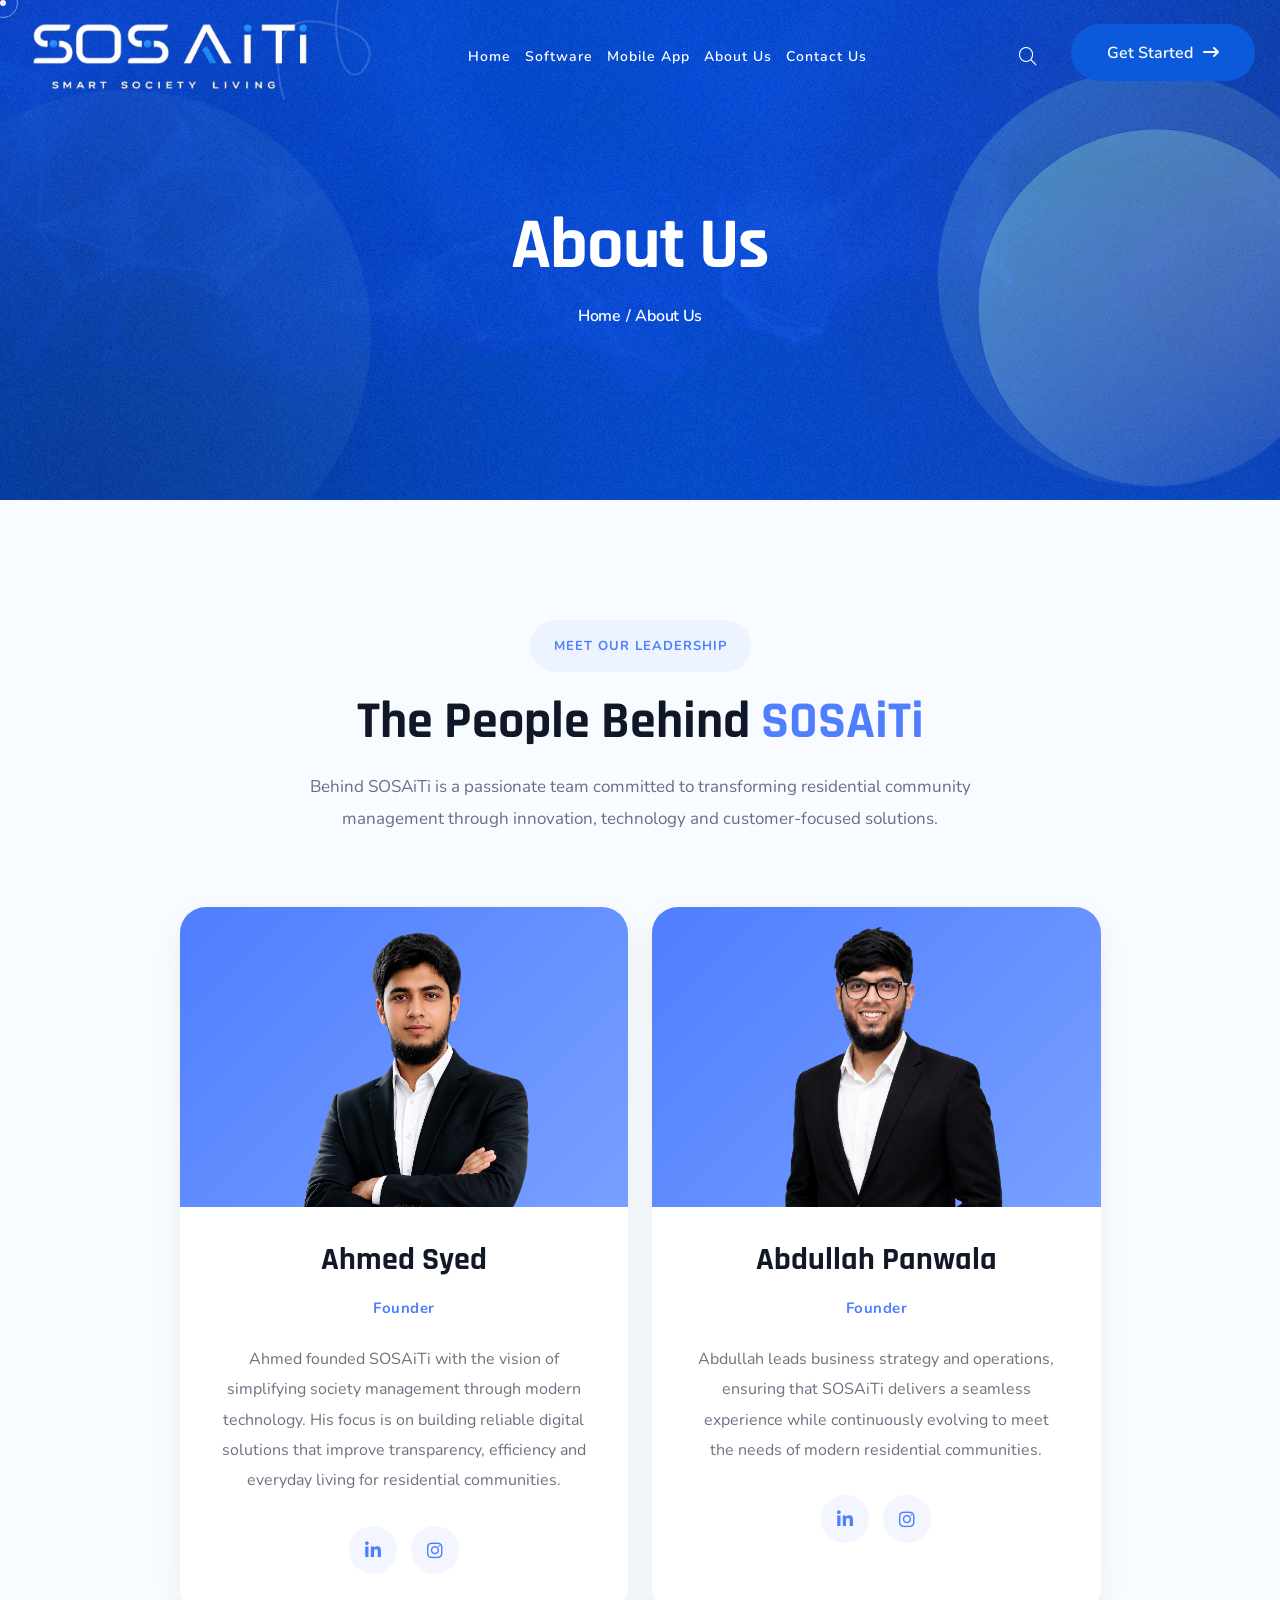
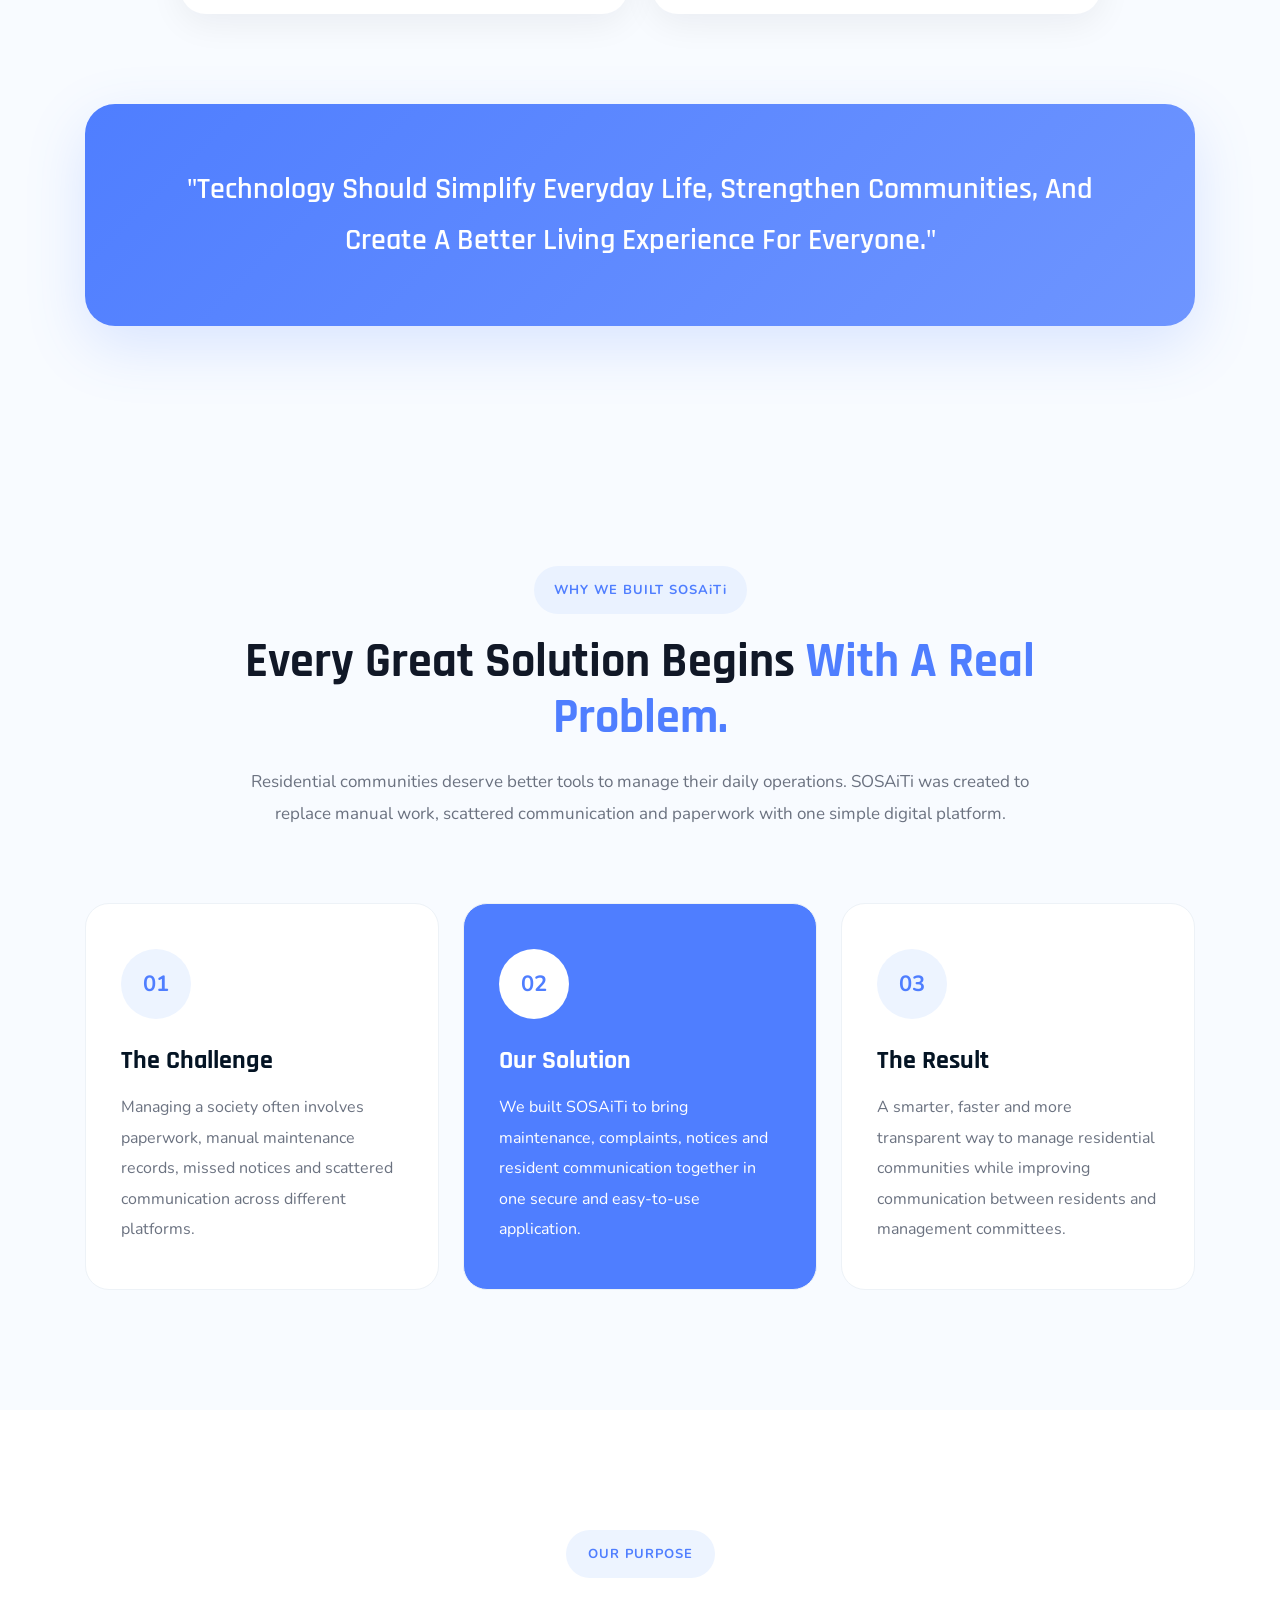
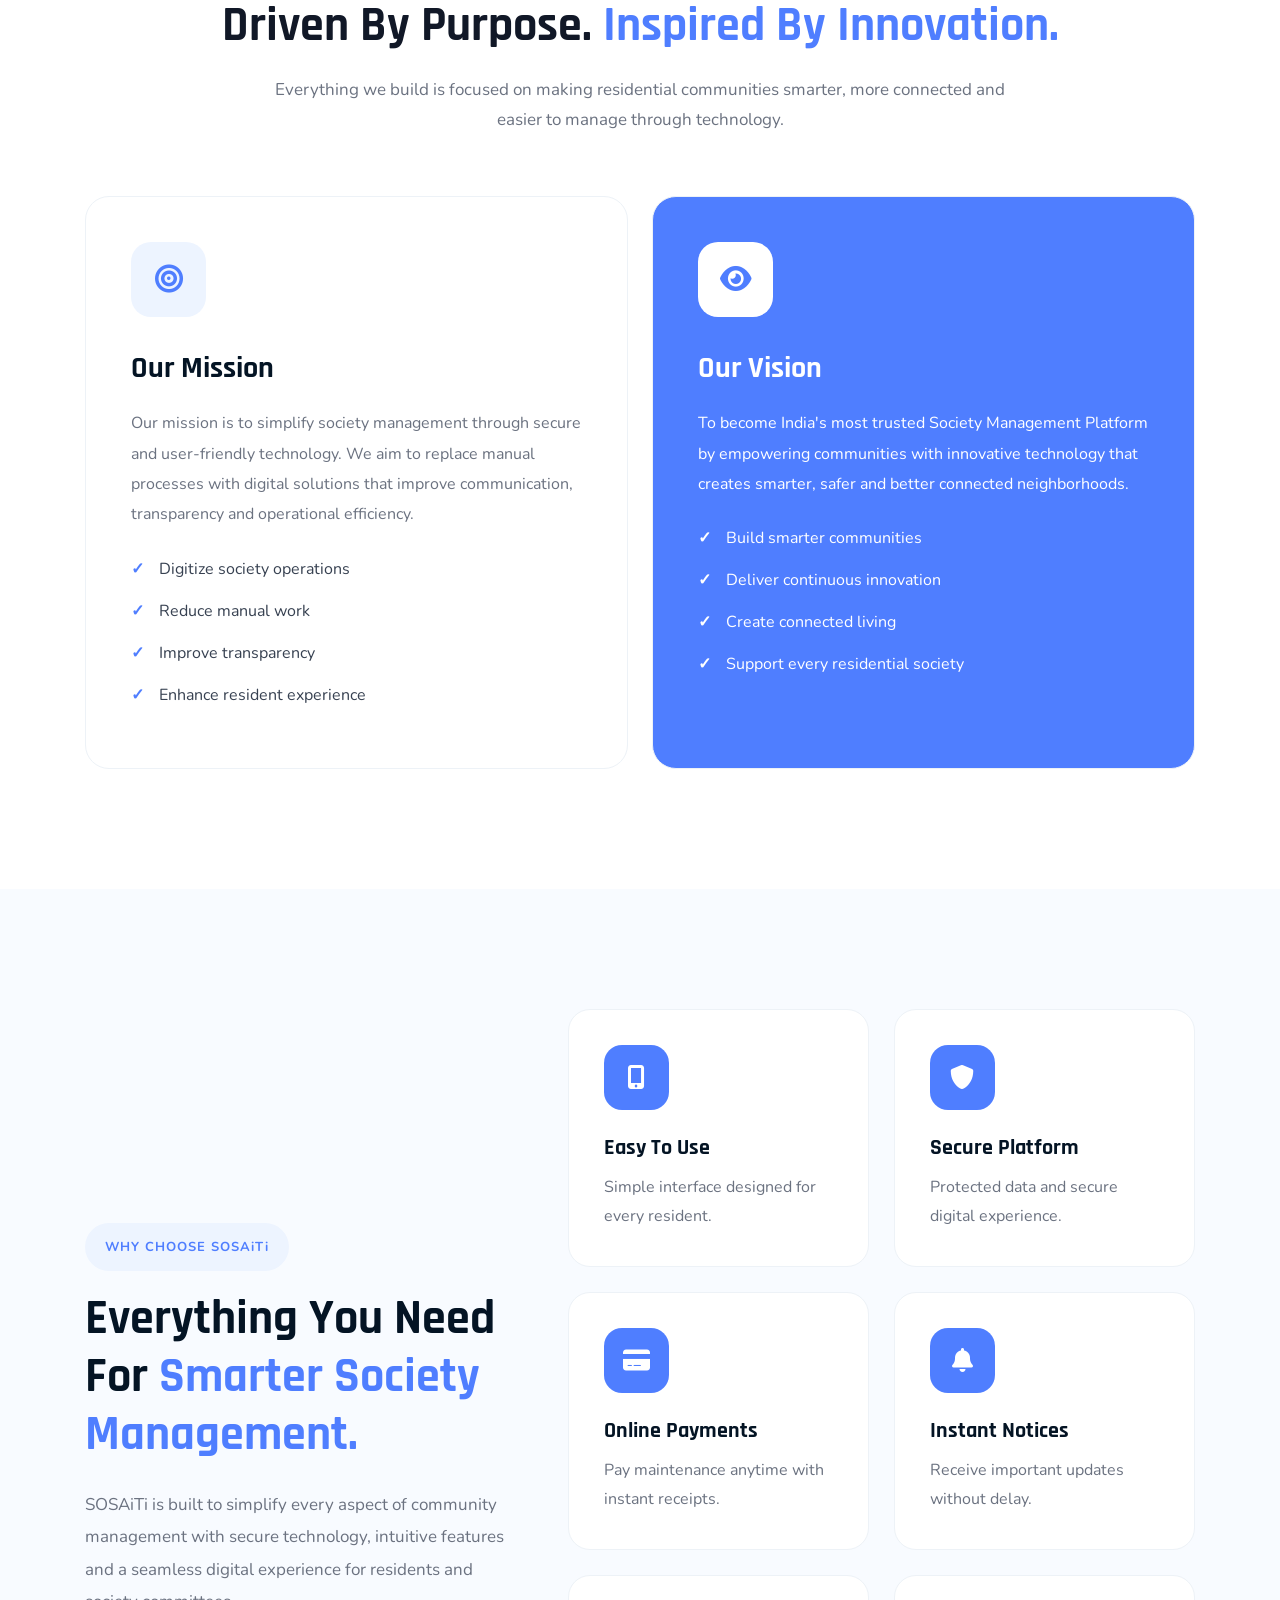
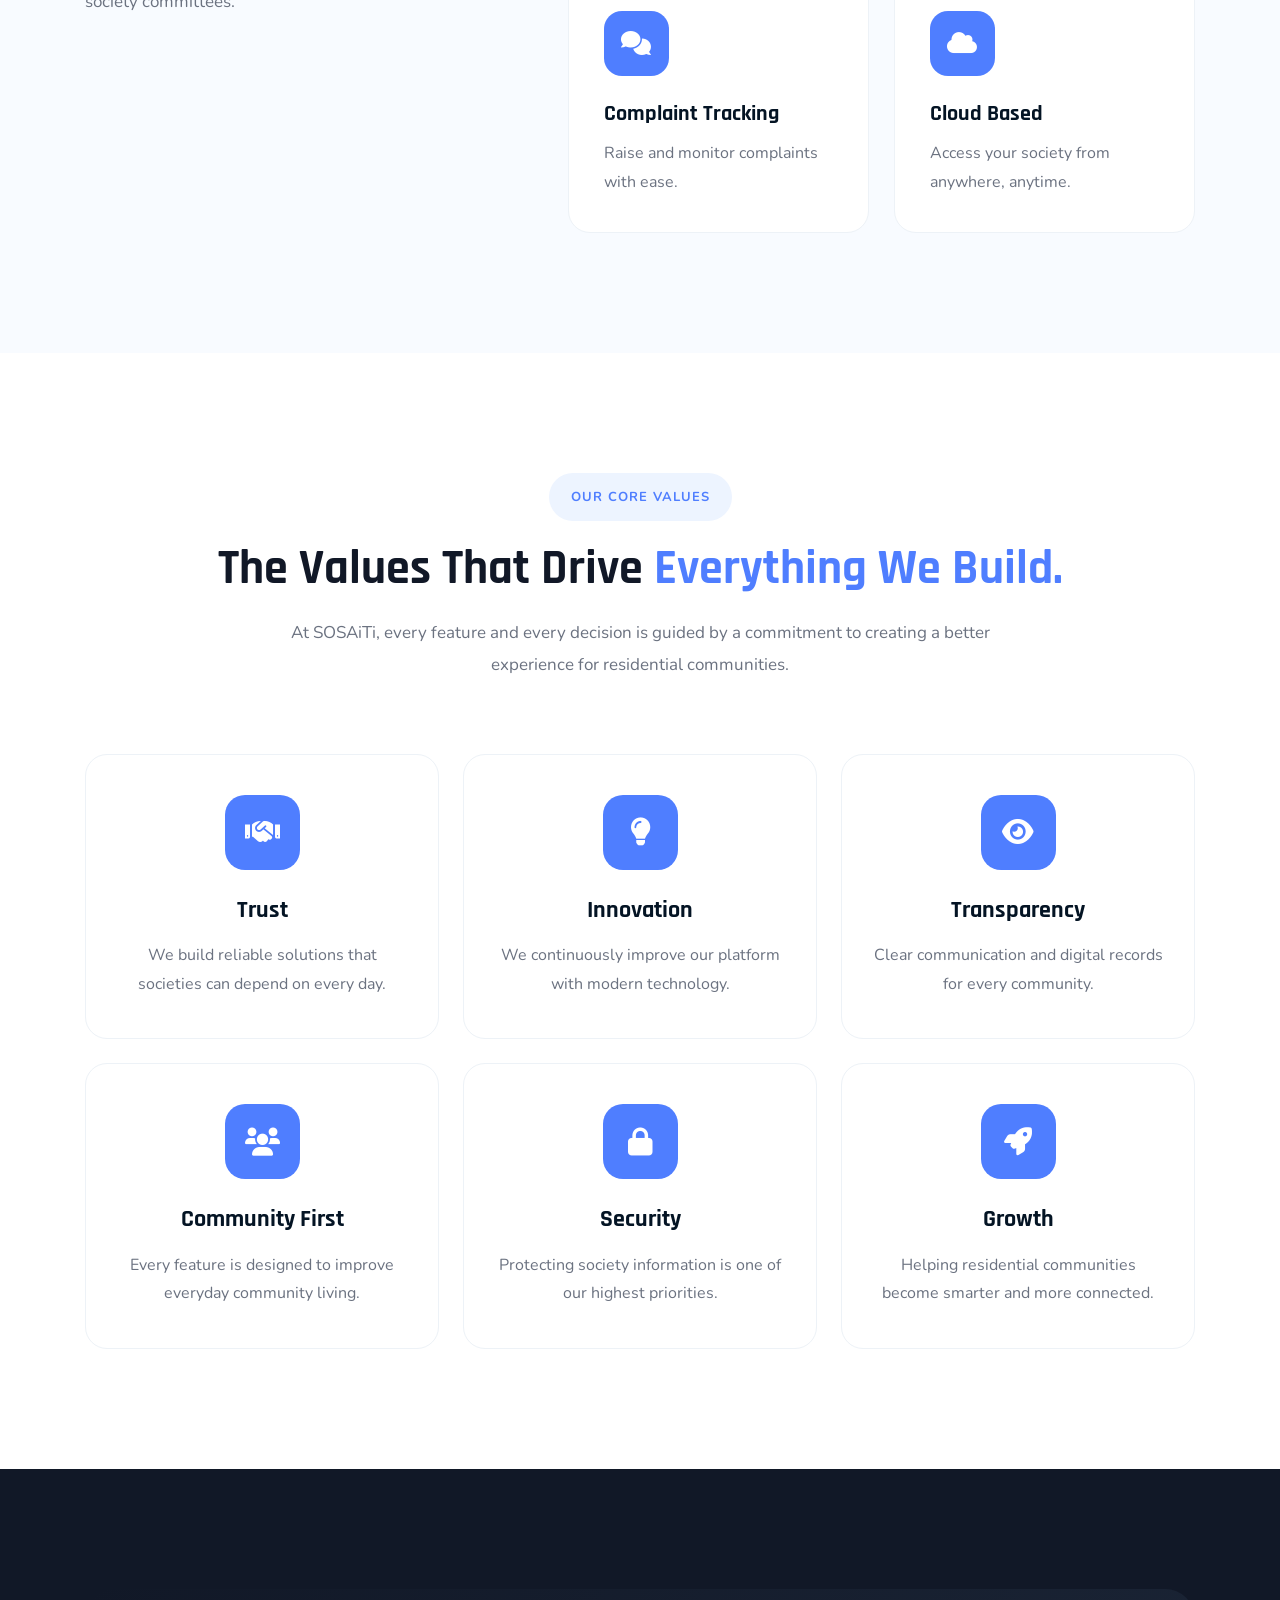
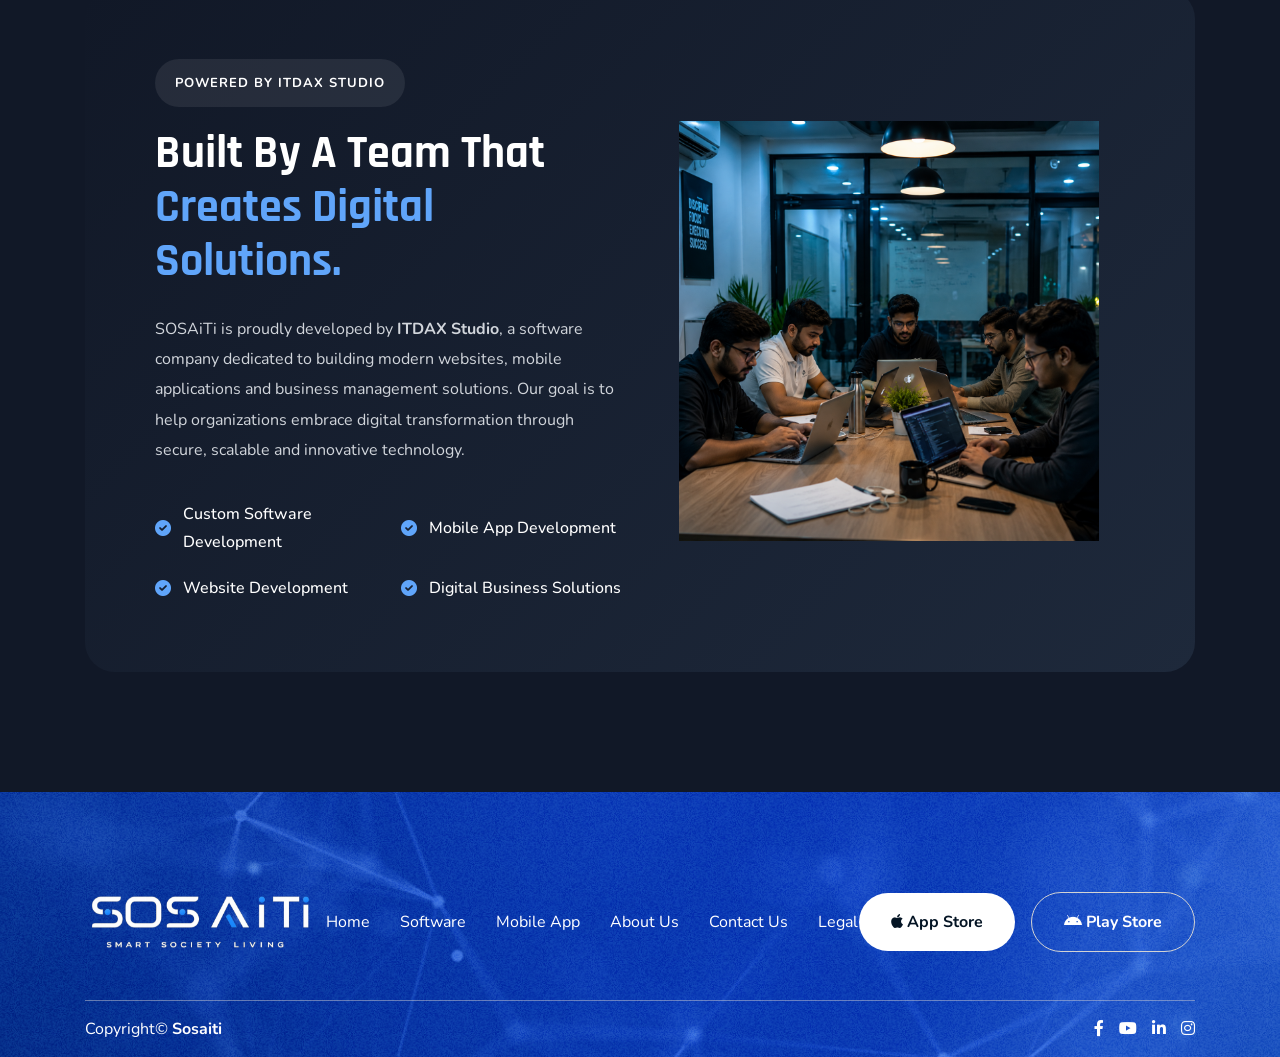
==== commit a537120b: "14" ====
--- a/about.html
+++ b/about.html
@@ -9,9 +9,9 @@
     <meta http-equiv="X-UA-Compatible" content="IE=edge">
     <meta name="viewport" content="width=device-width, initial-scale=1">
     <meta name="author" content="scriptotheme">
-    <meta name="description" content="Sosaiti- App Landing HTML Template">
+    <meta name="description" content="Sosaiti- Smart Society Living">
     <!-- ======== Page title ============ -->
-    <title>Sosaiti - App Landing HTML Template</title>
+    <title>Sosaiti - Smart Society Living</title>
     <!--<< Favcion >>-->
     <link rel="shortcut icon" href="assets/images/favicon.png">
     <!--<< Bootstrap min.css >>-->
@@ -305,7 +305,7 @@
 
                     <div class="leader-image">
 
-                        <img src="assets/images/software/ahmed.png" alt="Founder">
+                        <img src="assets/images/software/ahmed2.png" alt="Founder">
 
                     </div>
 
--- a/assets/css/main.css
+++ b/assets/css/main.css
@@ -3,7 +3,7 @@
 Author: scriptotheme
 Author URI: https://themeforest.net/user/scriptotheme
 Version: 1.0.0 
-Description: Sosaiti- App Landing HTML Template <
+Description: Sosaiti- Smart Society Living <
 
 -------------------------------------------------------------------
  CSS TABLE OF CONTENTS
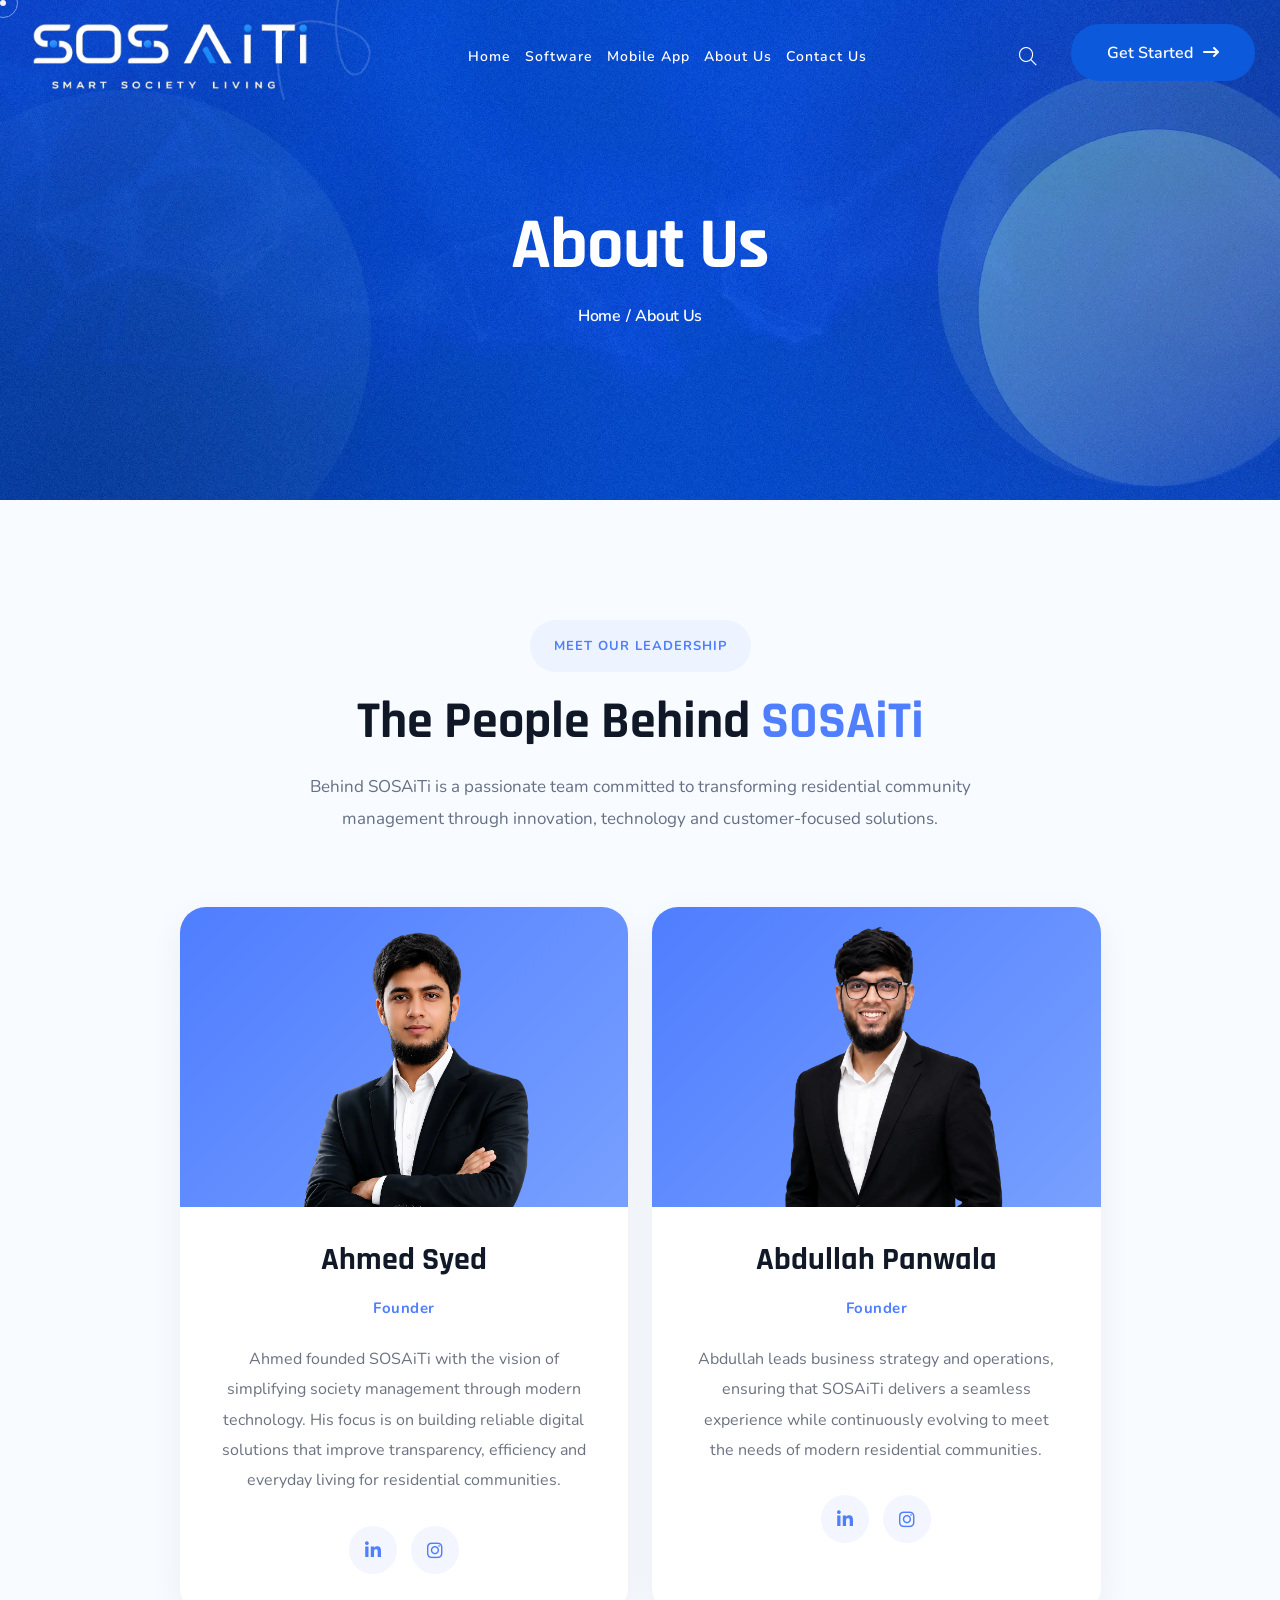
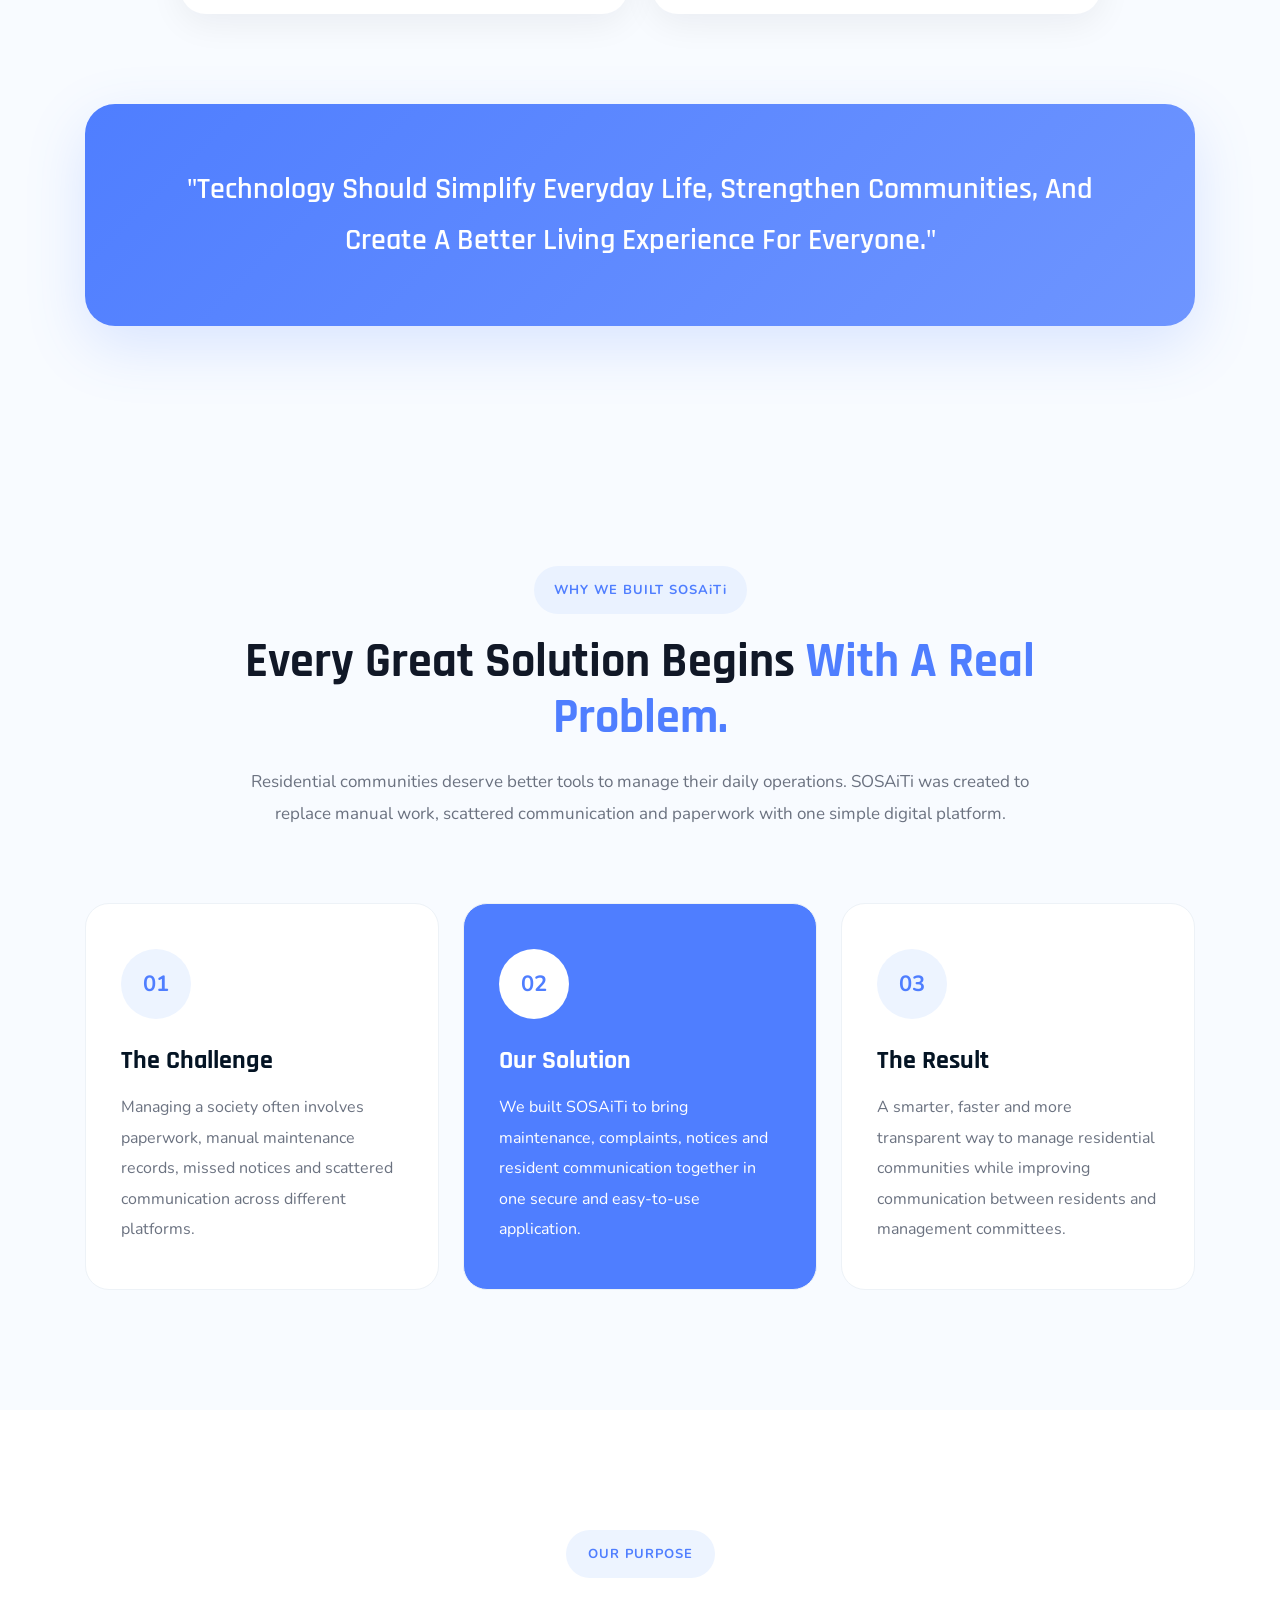
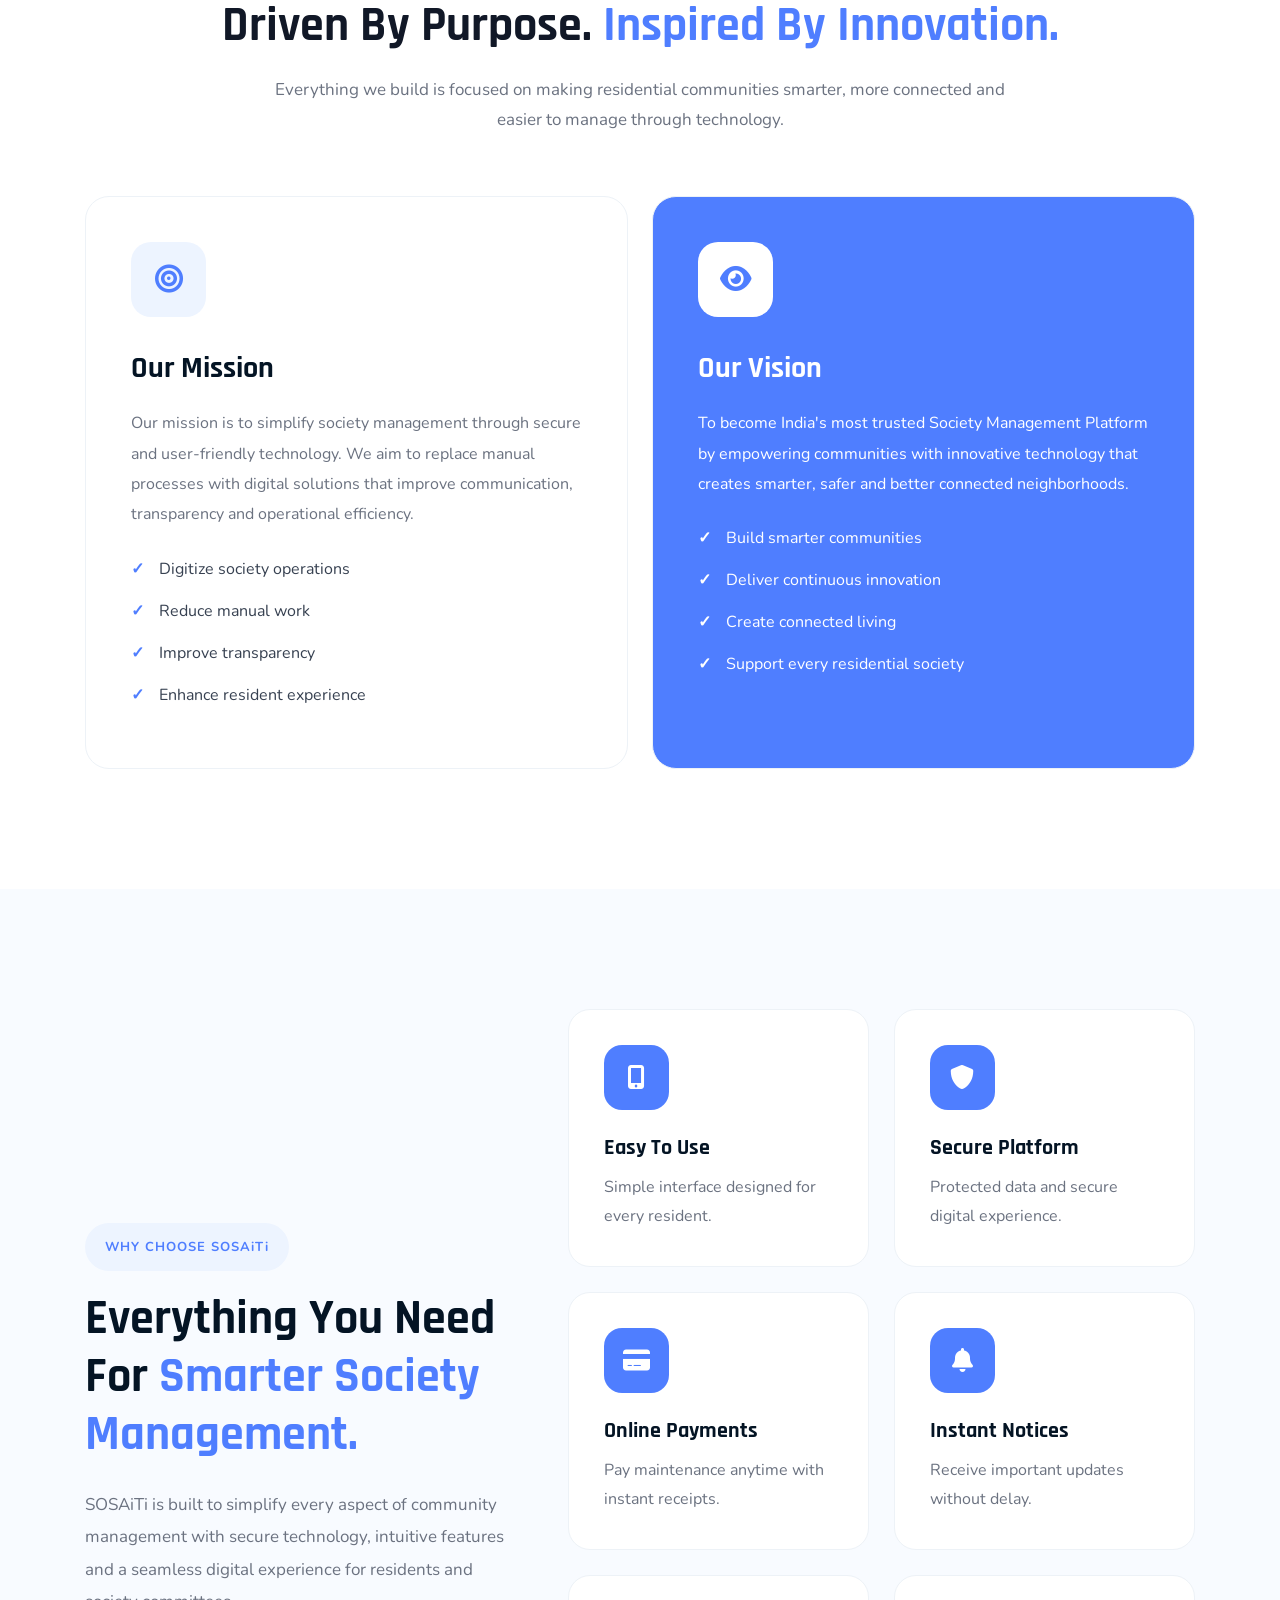
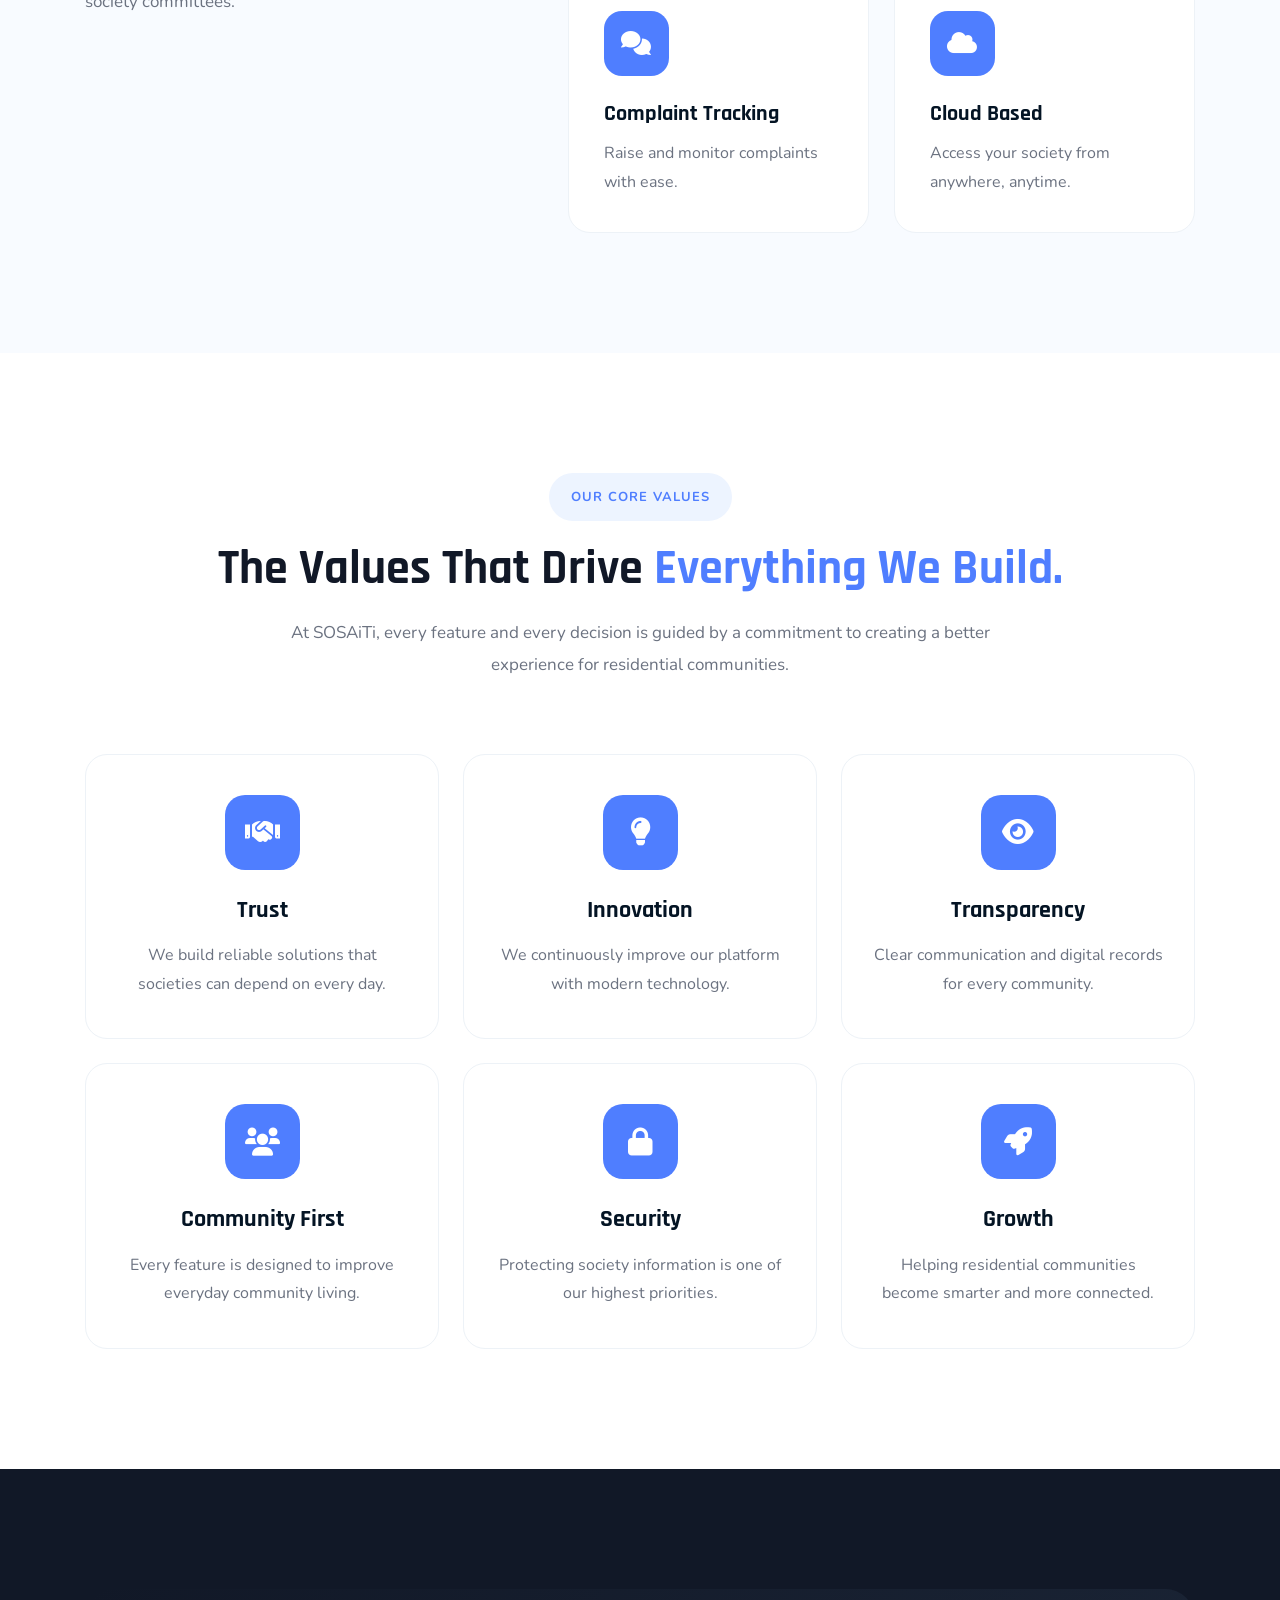
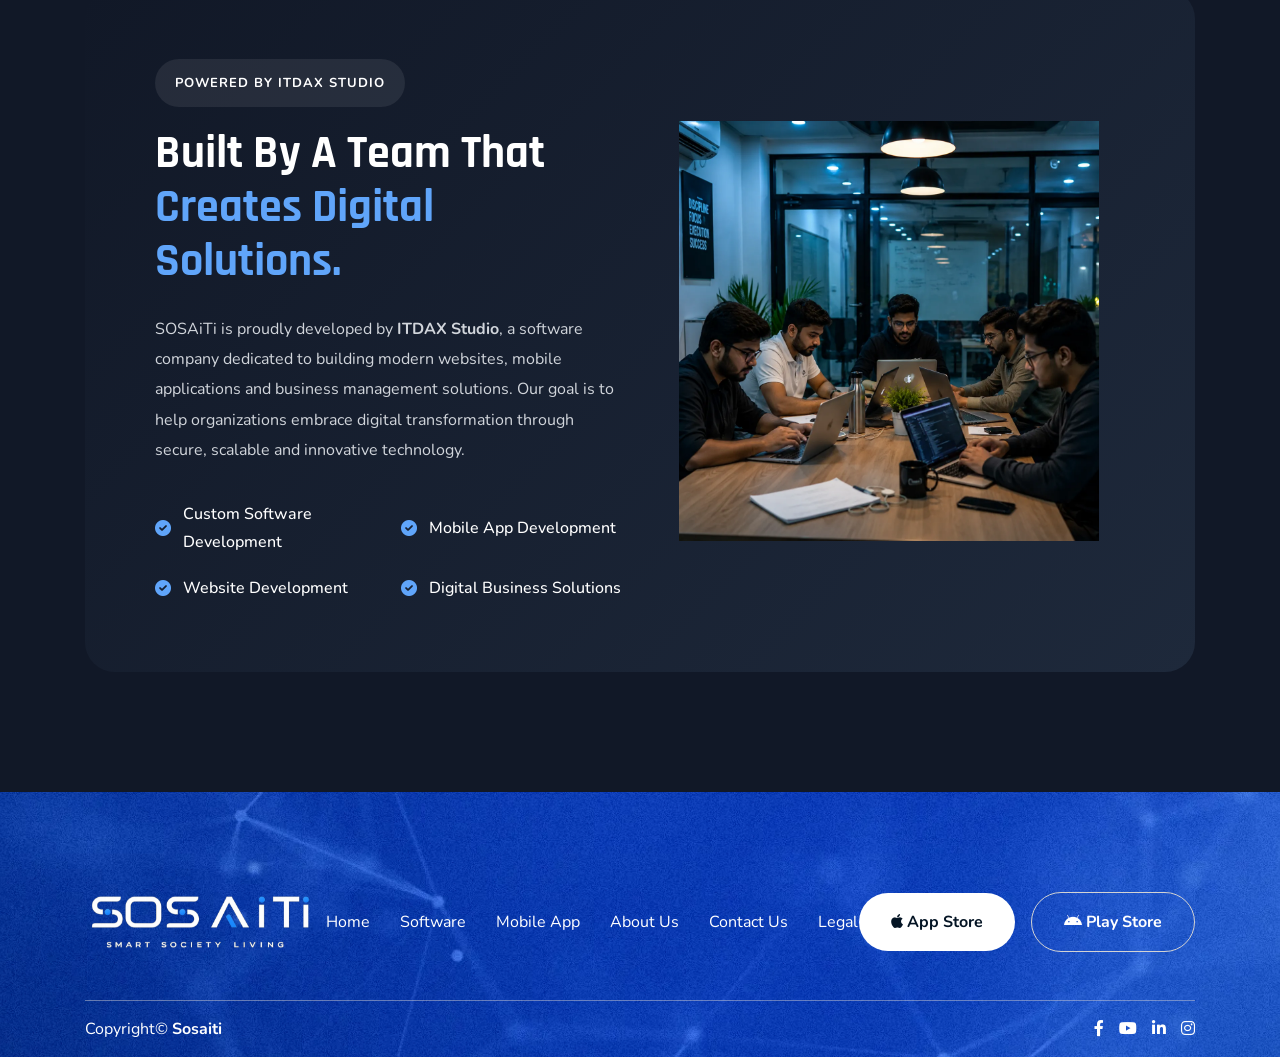
==== commit 8140c13d: "18" ====
--- a/about.html
+++ b/about.html
@@ -13,7 +13,7 @@
     <!-- ======== Page title ============ -->
     <title>Sosaiti - Smart Society Living</title>
     <!--<< Favcion >>-->
-    <link rel="shortcut icon" href="assets/images/favicon.png">
+    <link rel="shortcut icon" href="assets/images/favicon.webp">
     <!--<< Bootstrap min.css >>-->
     <link rel="stylesheet" href="assets/css/bootstrap.min.css">
     <!--<< All Min Css >>-->
@@ -252,10 +252,10 @@
 
     <!-- Breadcumb Section S T A R T -->
     <div class="breadcumb-section fix">
-        <div class="breadcumb-container-wrapper" data-bg-src="assets/images/hero/hero-bg-2.jpg">
+        <div class="breadcumb-container-wrapper" data-bg-src="assets/images/hero/hero-bg-2.webp">
             <div class="container">
-                <div class="shape1"><img src="assets/images/shape/breadCumbShape1_1.png" alt="shape"></div>
-                <div class="shape2"><img src="assets/images/shape/breadCumbShape1_2.png" alt="shape"></div>
+                <div class="shape1"><img src="assets/images/shape/breadCumbShape1_1.webp" alt="shape"></div>
+                <div class="shape2"><img src="assets/images/shape/breadCumbShape1_2.webp" alt="shape"></div>
                 <div class="breadcumb-wrapper">
                     <div class="page-heading">
                         <h1>About Us</h1>
@@ -305,7 +305,7 @@
 
                     <div class="leader-image">
 
-                        <img src="assets/images/software/ahmed2.png" alt="Founder">
+                        <img src="assets/images/software/ahmed2.webp" alt="Founder">
 
                     </div>
 
@@ -344,7 +344,7 @@
 
                     <div class="leader-image">
 
-                        <img src="assets/images/software/abdullah1.png" alt="Founder">
+                        <img src="assets/images/software/abdullah1.webp" alt="Founder">
 
                     </div>
 
@@ -409,7 +409,7 @@
 
                     <div class="who-shape"></div>
 
-                    <img src="assets/images/about/aboutThumb1_1.png"
+                    <img src="assets/images/about/aboutThumb1_1.webp"
                         alt="Who We Are"
                         class="img-fluid">
 
@@ -1013,7 +1013,7 @@
 
                     <div class="powered-image">
 
-                        <img src="assets/images/software/office.png" alt="ITDAX Studio">
+                        <img src="assets/images/software/office.webp" alt="ITDAX Studio">
 
                     </div>
 
@@ -1039,7 +1039,7 @@
 
     <!-- Footer Section    S T A R T -->
     <footer class="footer-section fix position-relative bg-cover"
-        style="background-image: url('assets/images/footer-bg-2.jpg');">
+        style="background-image: url('assets/images/footer-bg-2.webp');">
         <div class="container">
             <div class="footer-wrapper-new-3">
                 <div class="footer-wrap-area">
--- a/assets/css/main.css
+++ b/assets/css/main.css
@@ -5201,7 +5201,7 @@
 }
 
 .offcanvas__logo a img {
-  width: 150px;
+  width: 200px;
 }
 
 .offcanvas__wrapper {
@@ -14852,4 +14852,17 @@
 .fancy-box.style3 .icon i{
     font-size: 28px;
     color: #fff;
+}
+
+
+@media (max-width: 499px) {
+   .header-logo img {
+        max-width: 210px;
+    }
+    .cursor-outer{
+      display: none;
+    }
+     .cursor-inner{
+      display: none;
+    }
 }
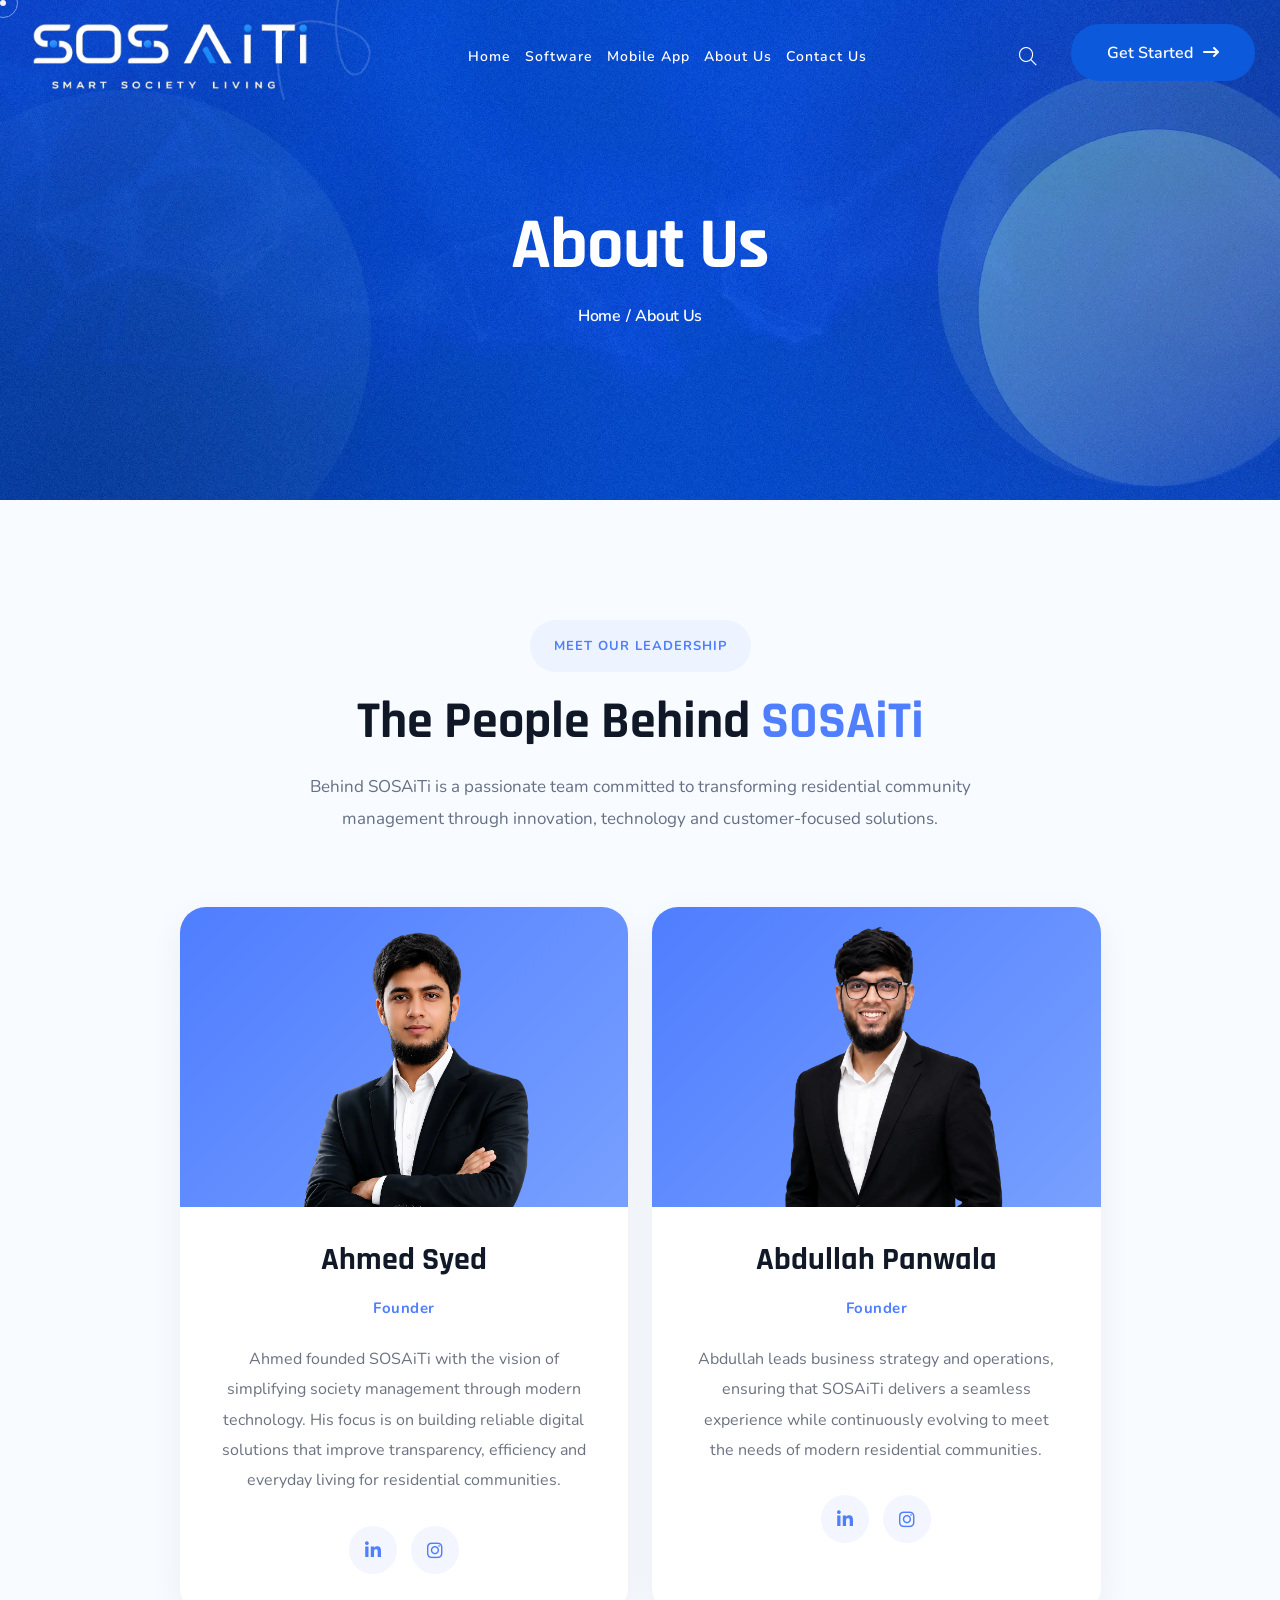
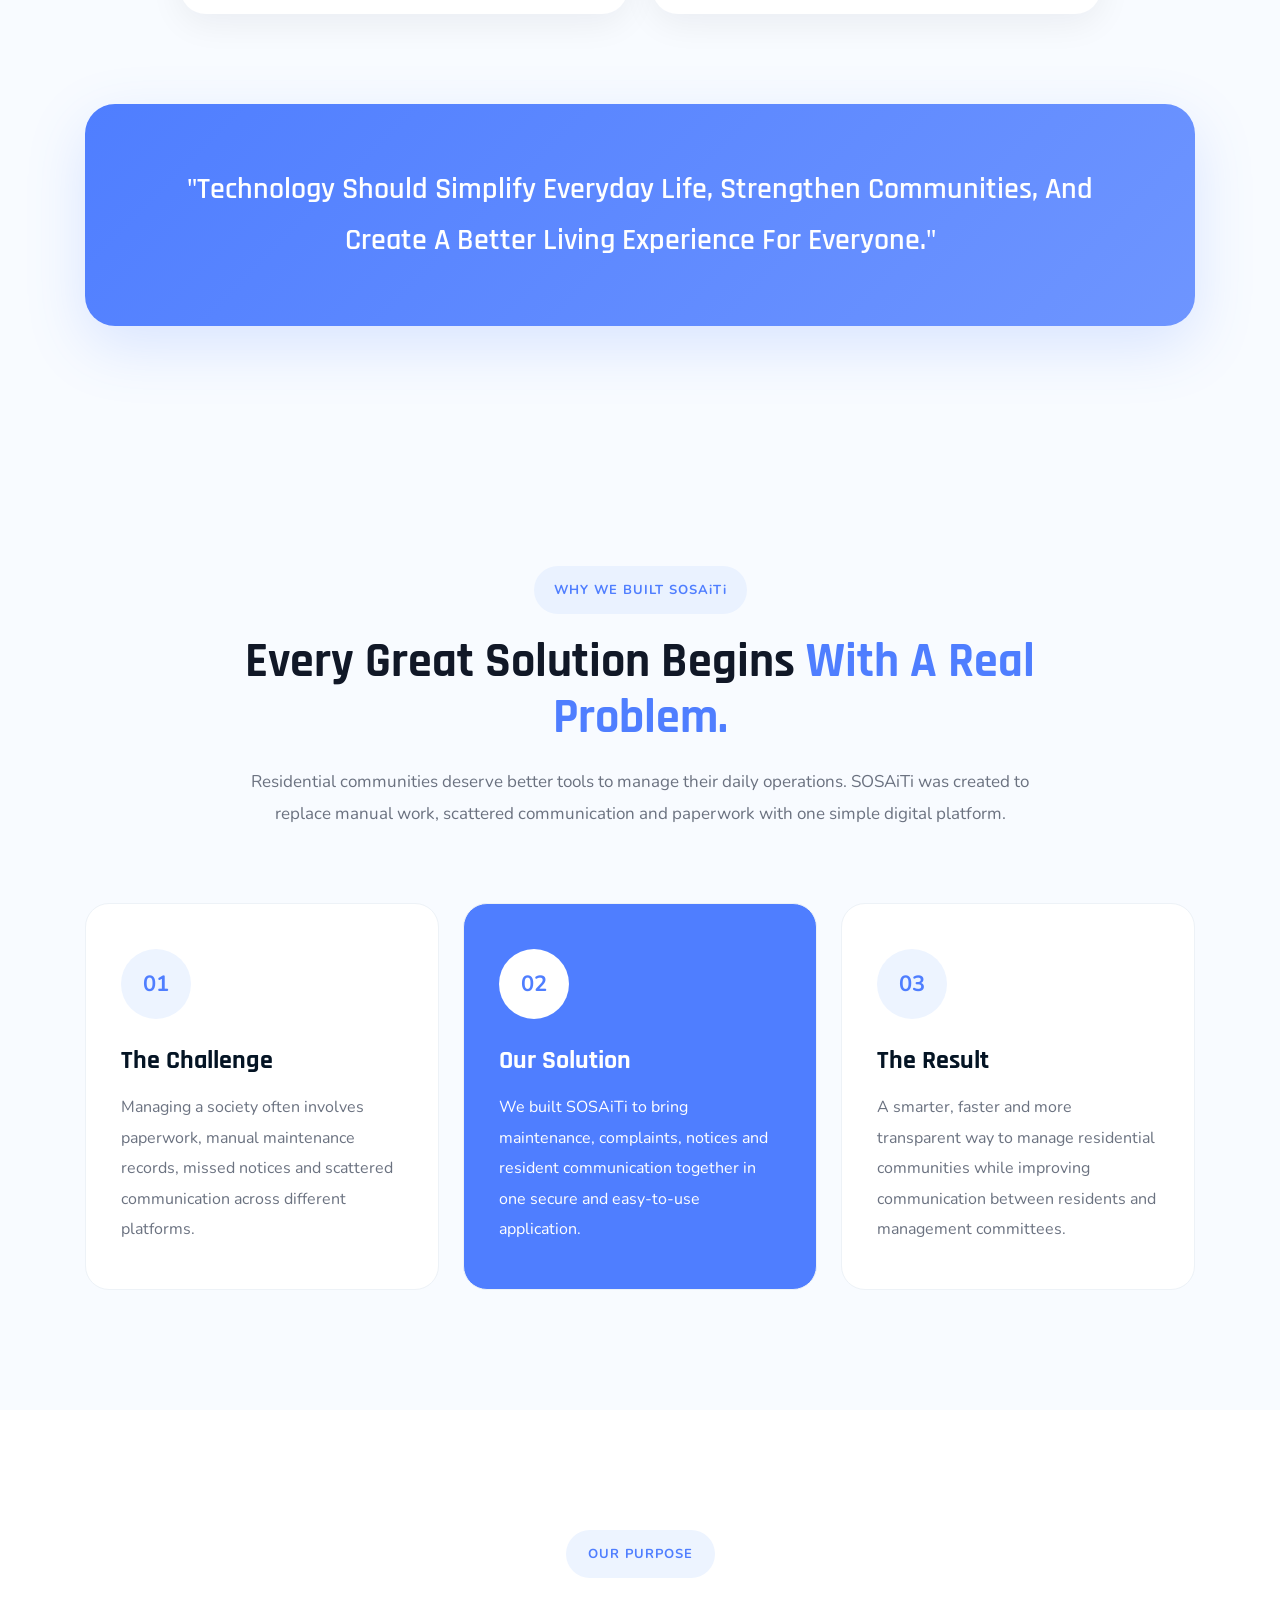
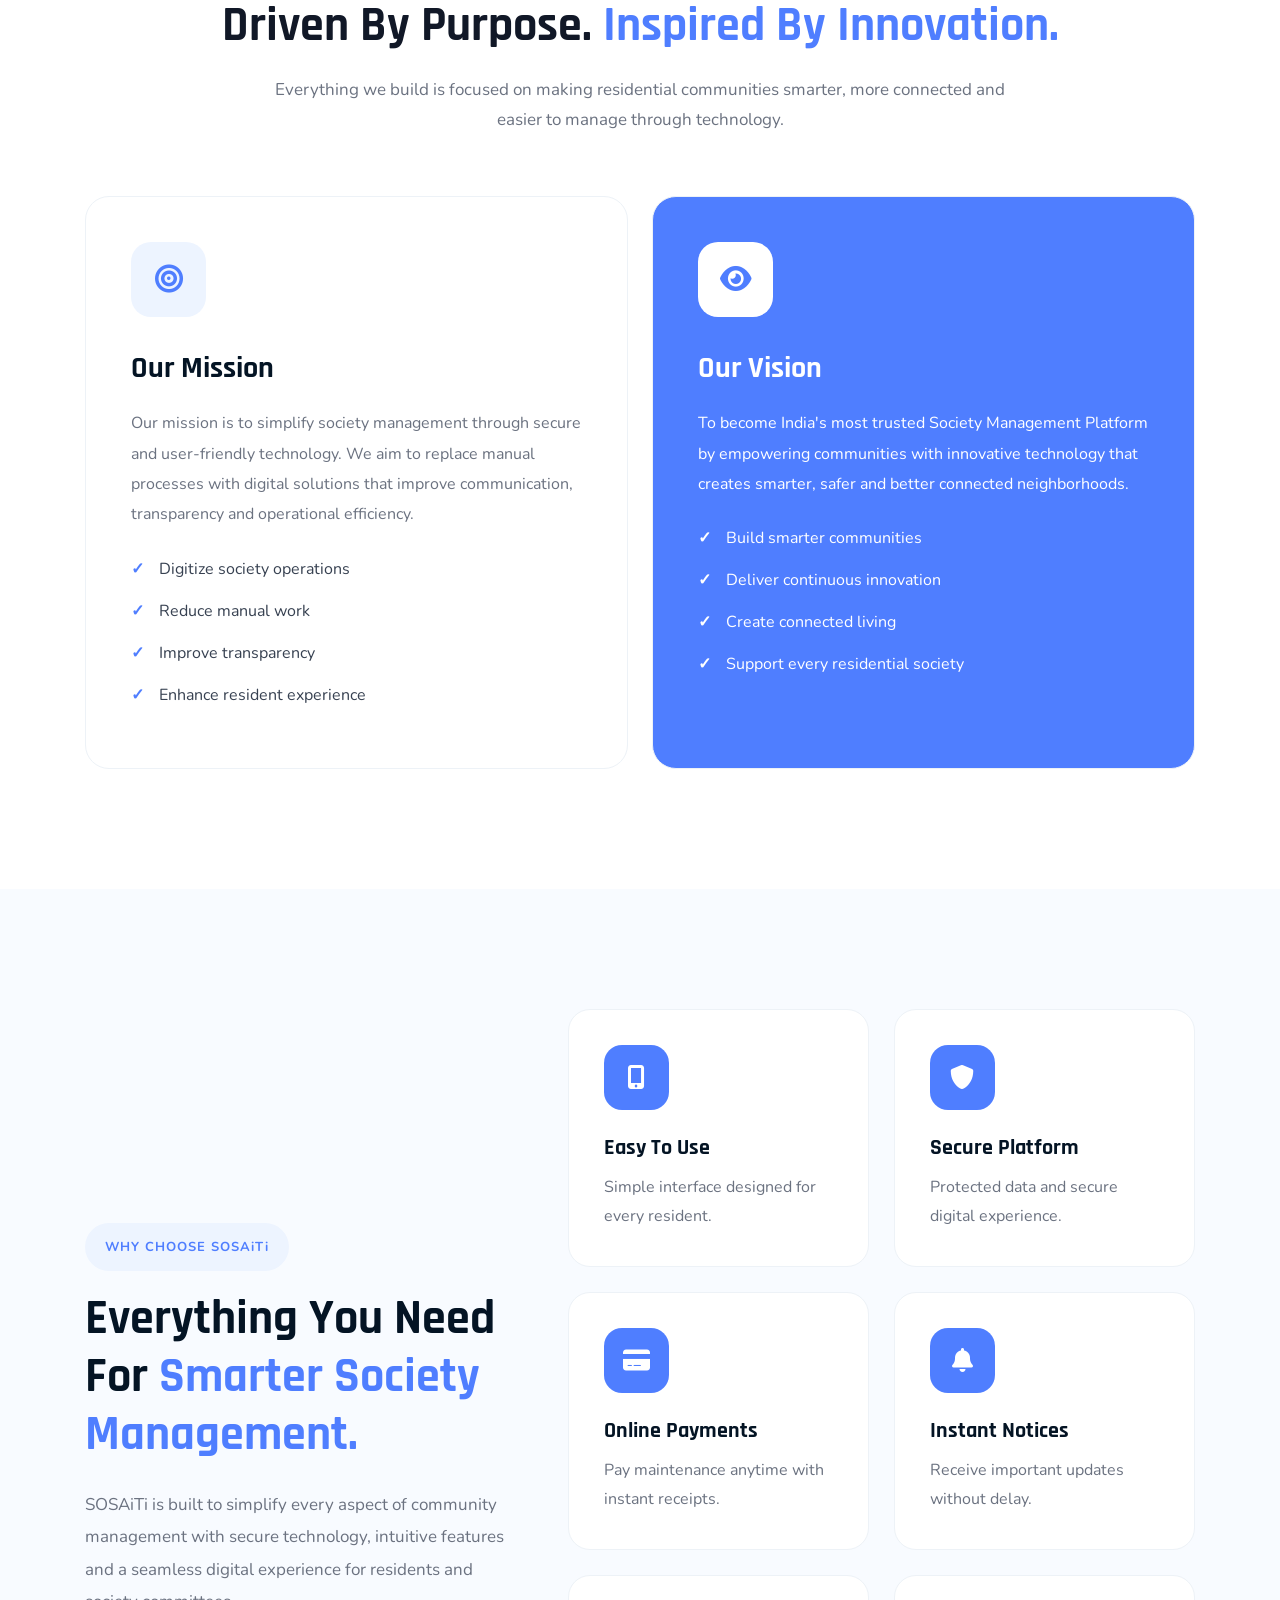
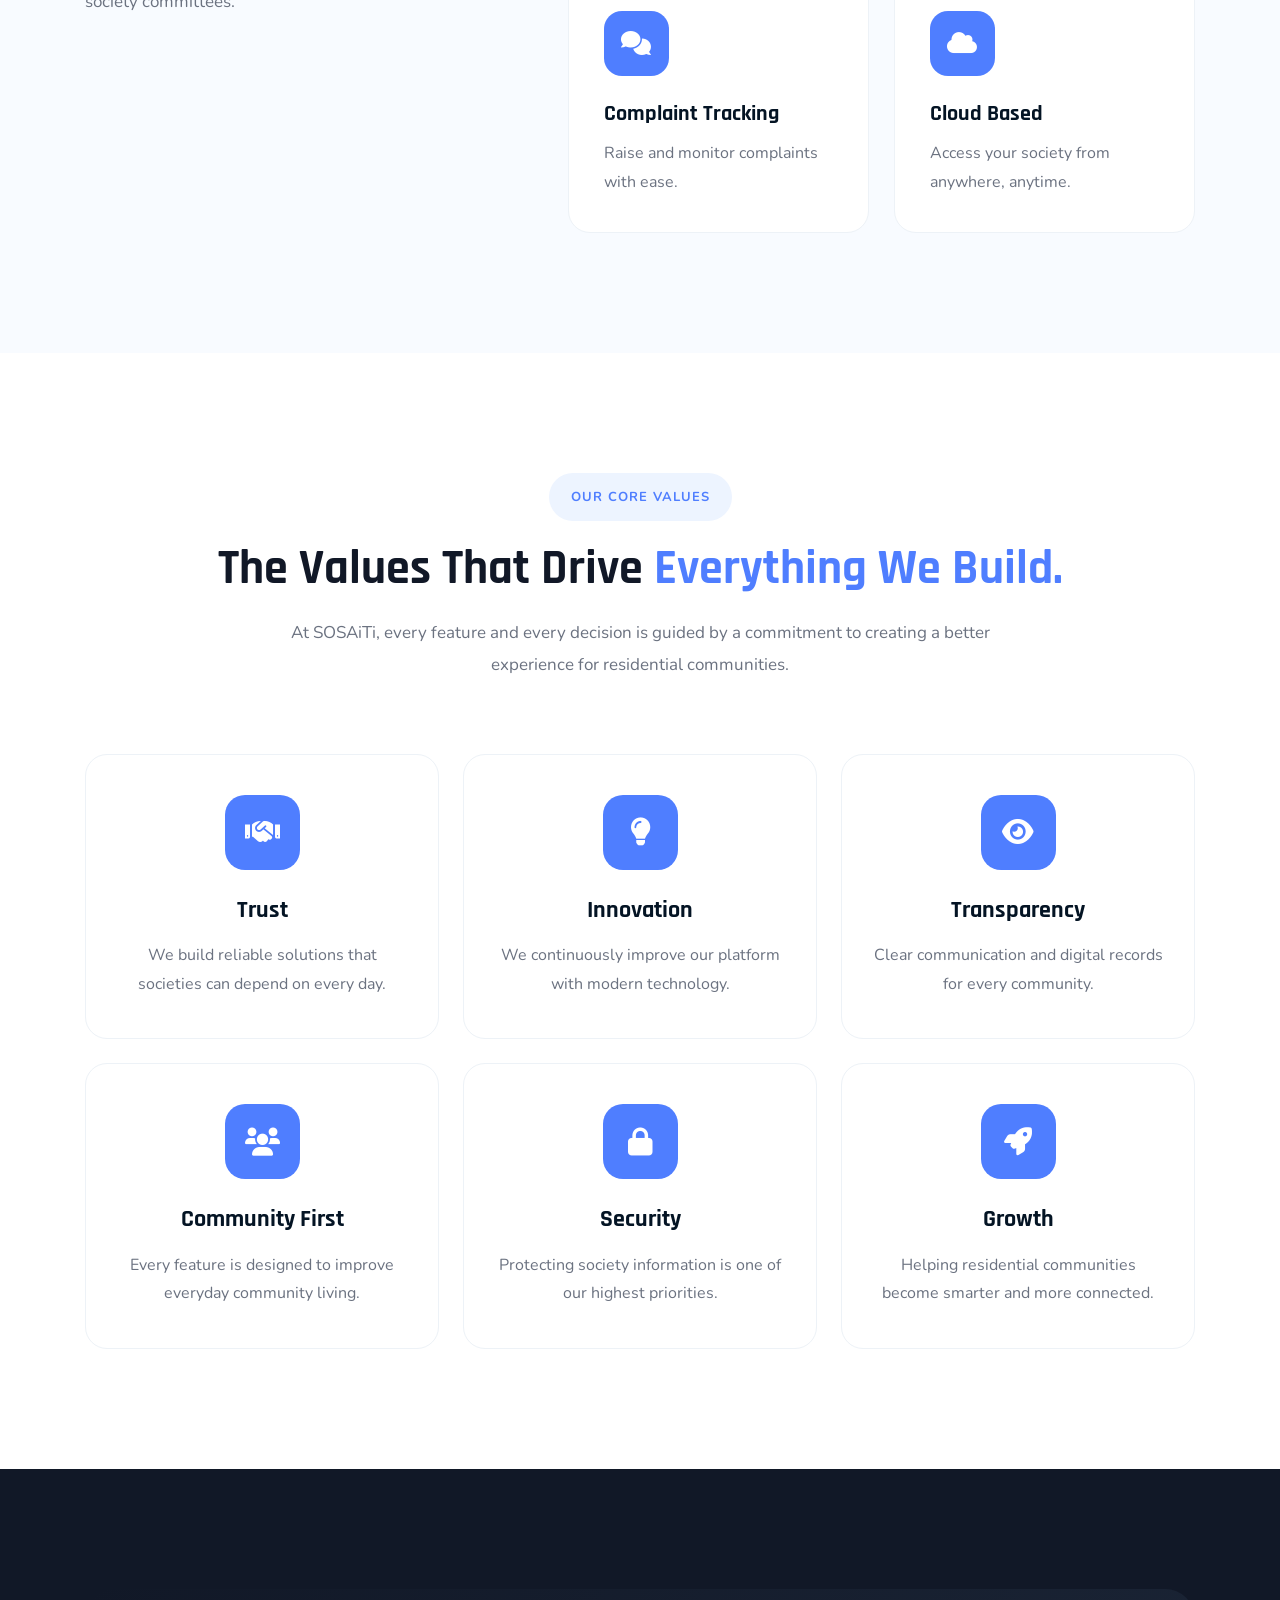
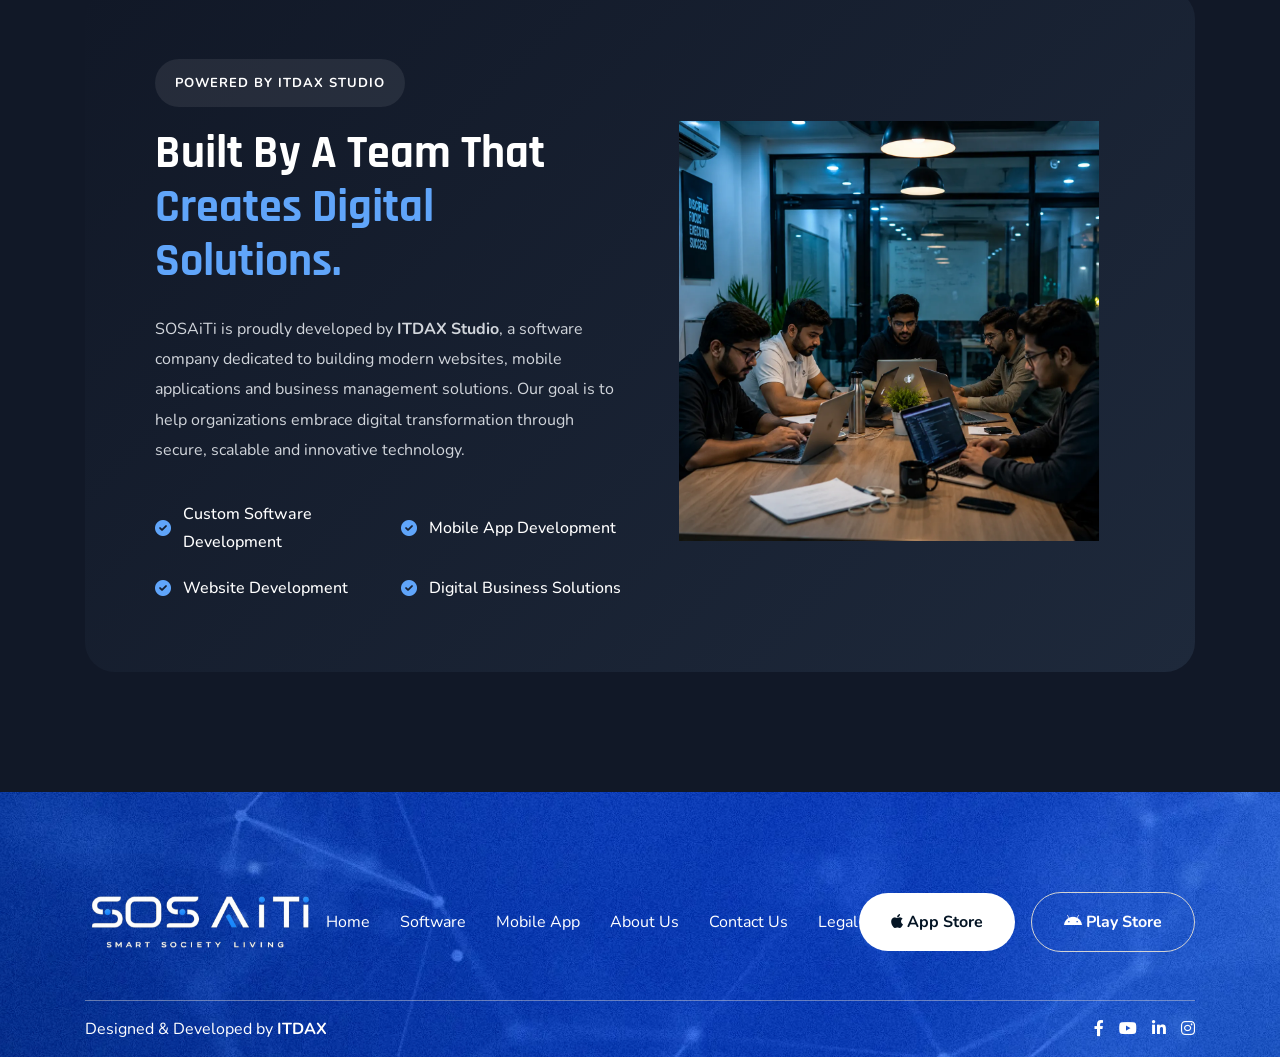
==== commit c96524d8: "20" ====
--- a/about.html
+++ b/about.html
@@ -1079,7 +1079,8 @@
 
             </div>
             <div class="gt-footer-bottom-wrapper2">
-                <p class="wow fadeInUp" data-wow-delay=".3s">Copyright© <b>Sosaiti</b></p>
+                                <p class="wow fadeInUp" data-wow-delay=".3s">Designed & Developed by <b> <a href="https://www.itdax.in" target="_blank" style="color: #fff;">ITDAX</a></b></p>
+
                 <ul class="social-links wow fadeInUp" data-wow-delay=".5s">
                     <li> <a href="#"><i class="fa-brands fa-facebook-f"></i></a> </li>
                     <li> <a href="https://www.youtube.com/channel/UCQgSVvNt__u80H8s5AWmwgA"><i class="fa-brands fa-youtube"></i></a> </li>
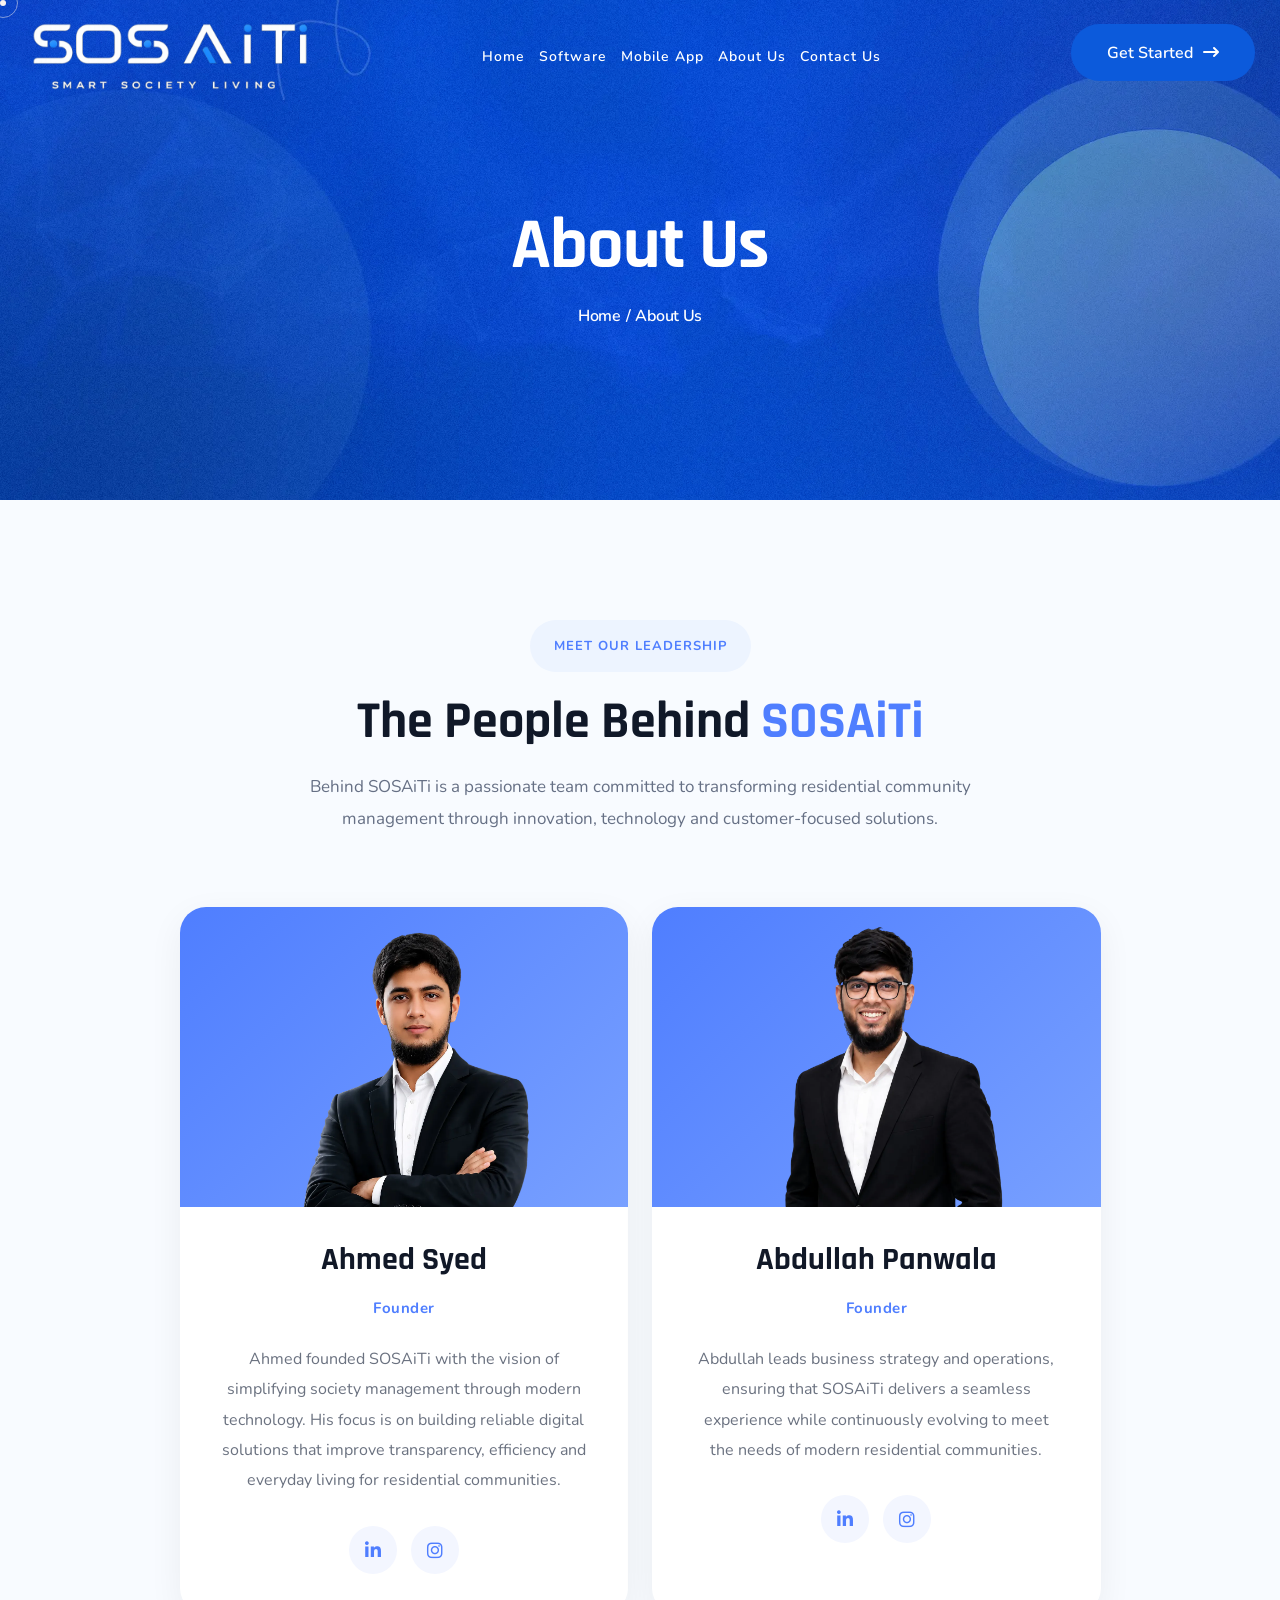
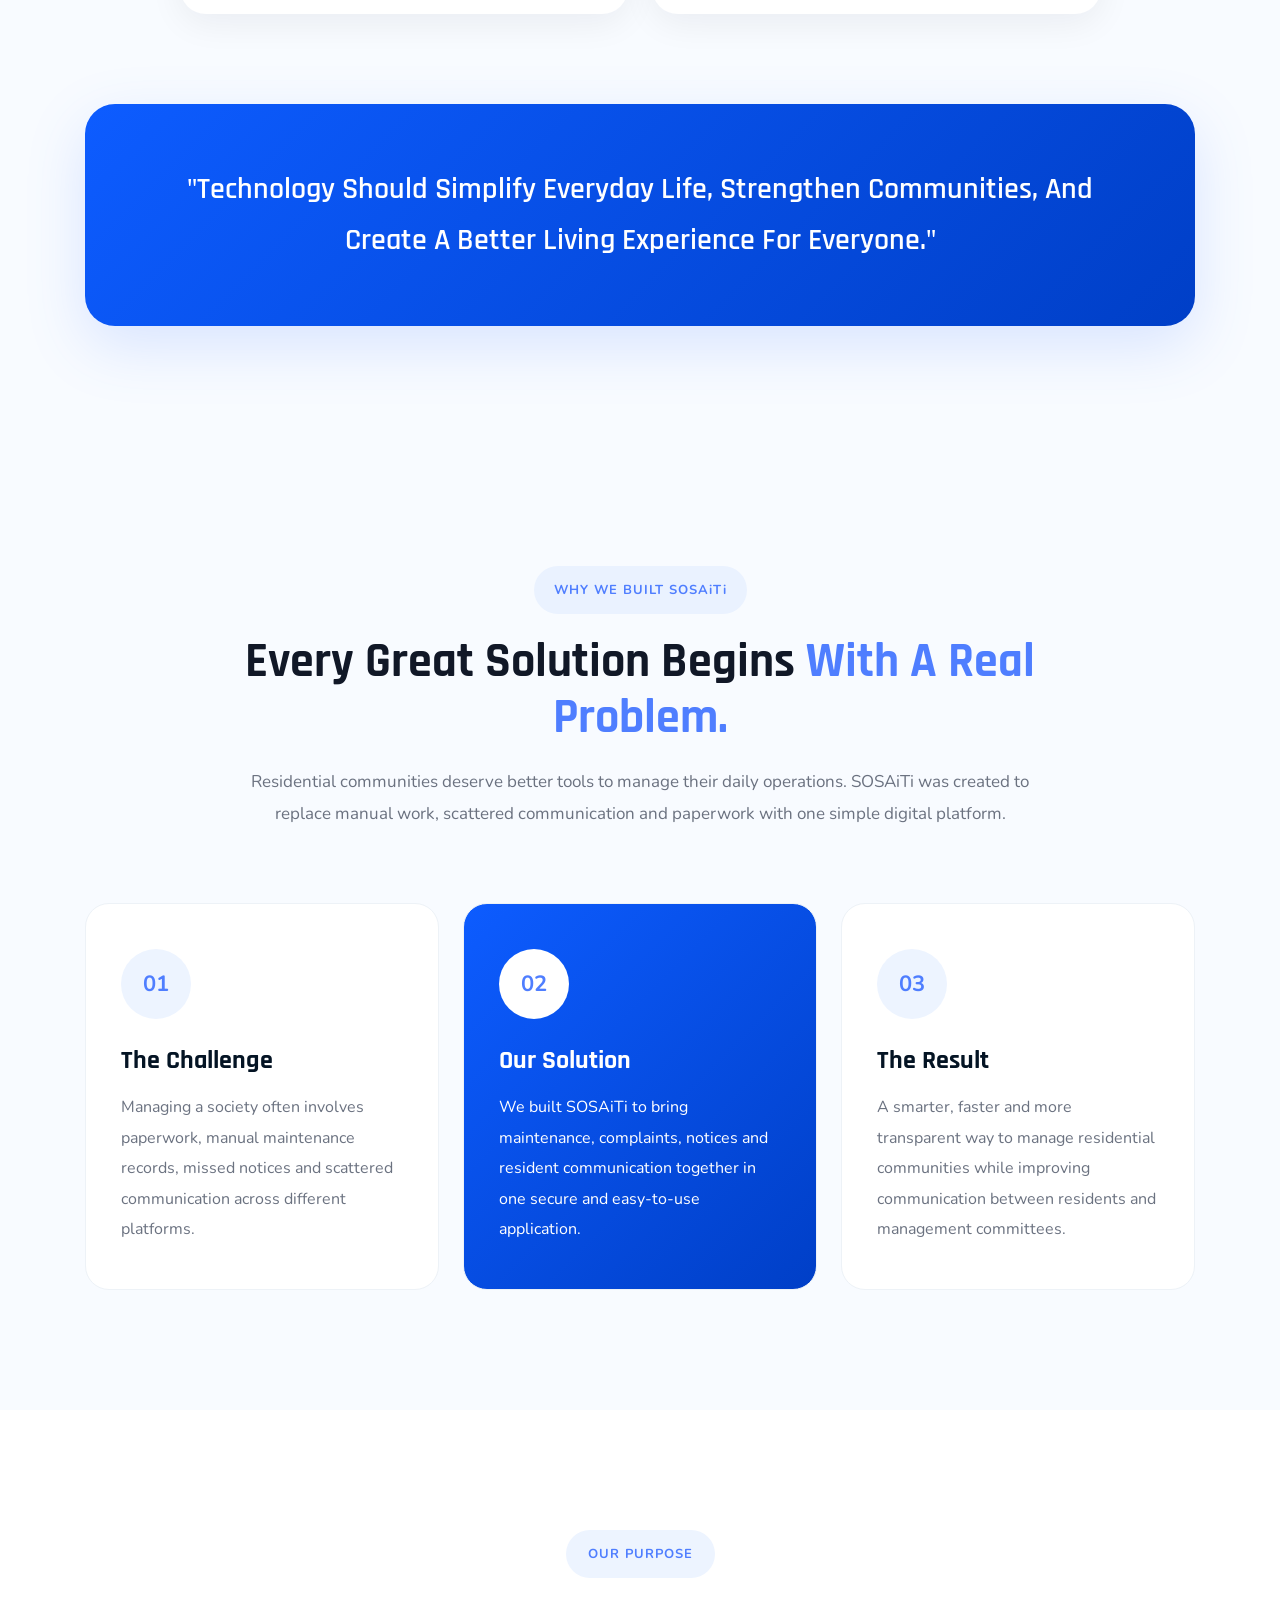
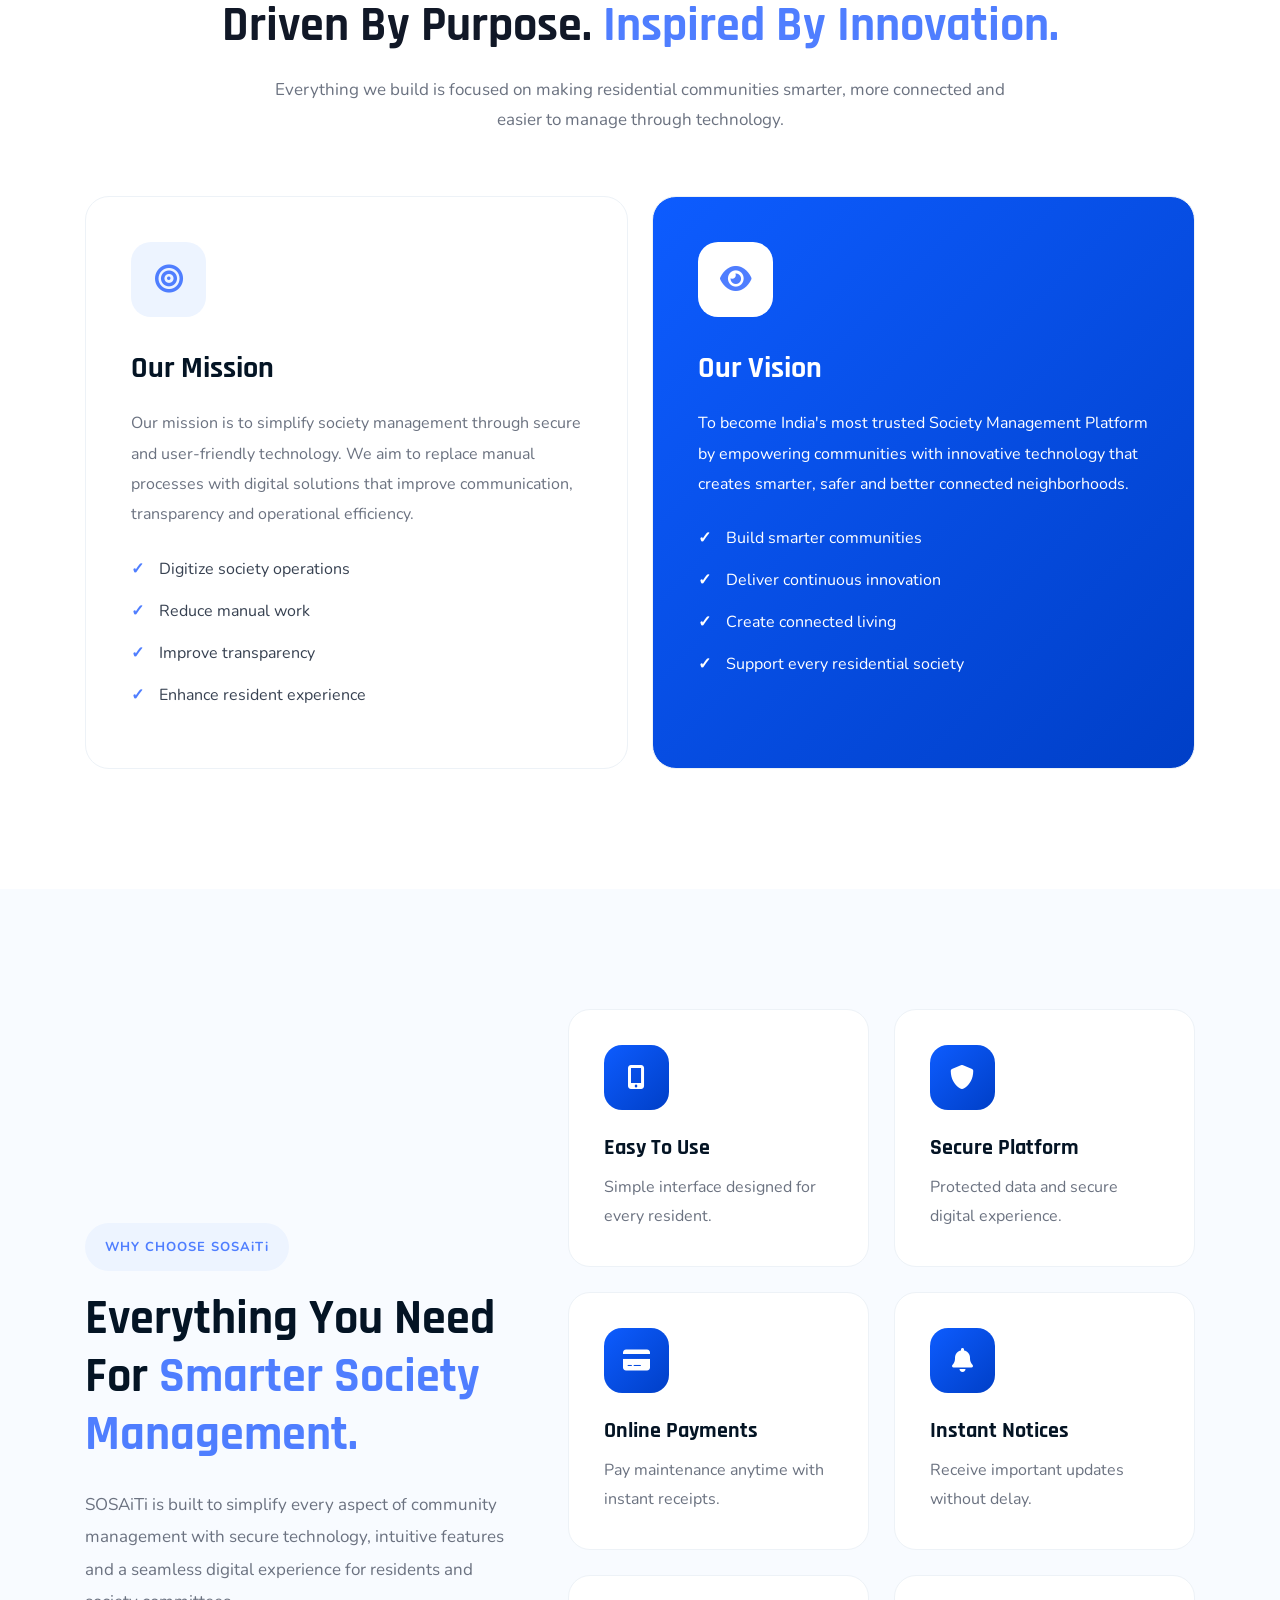
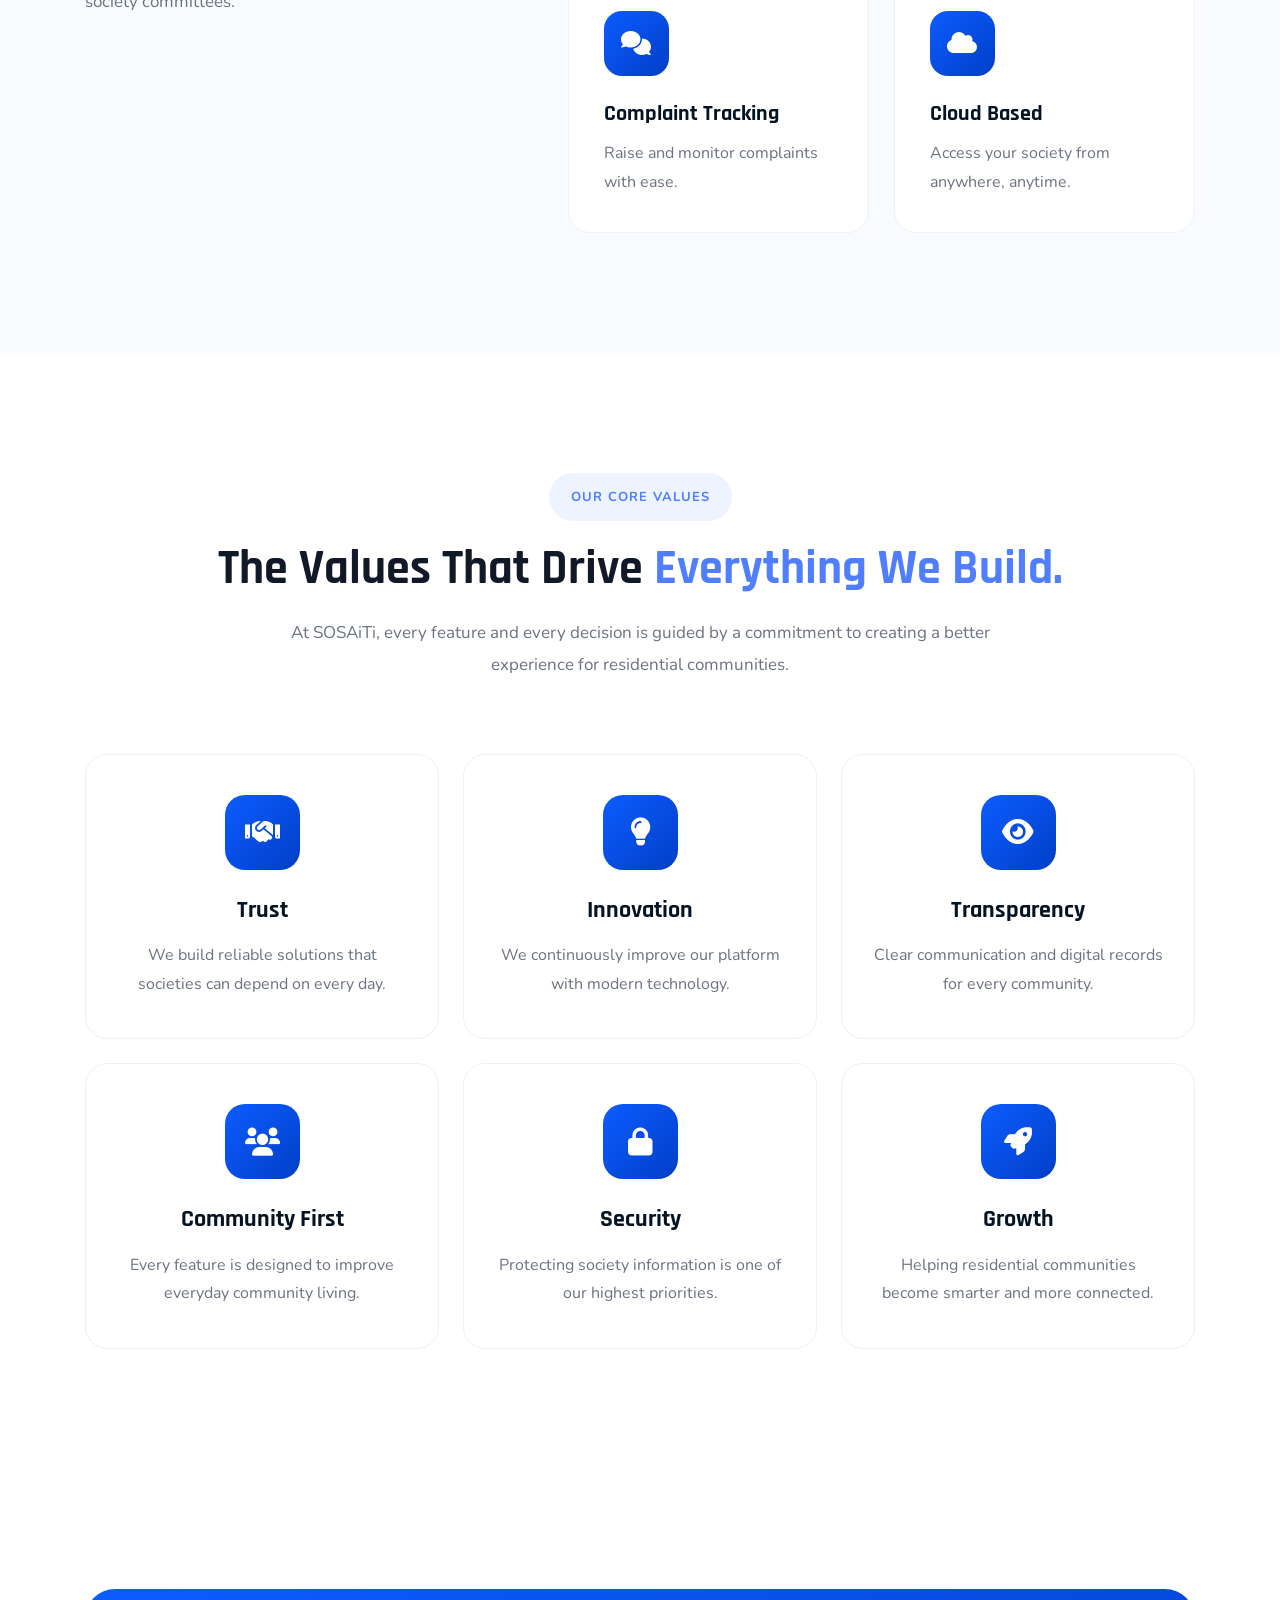
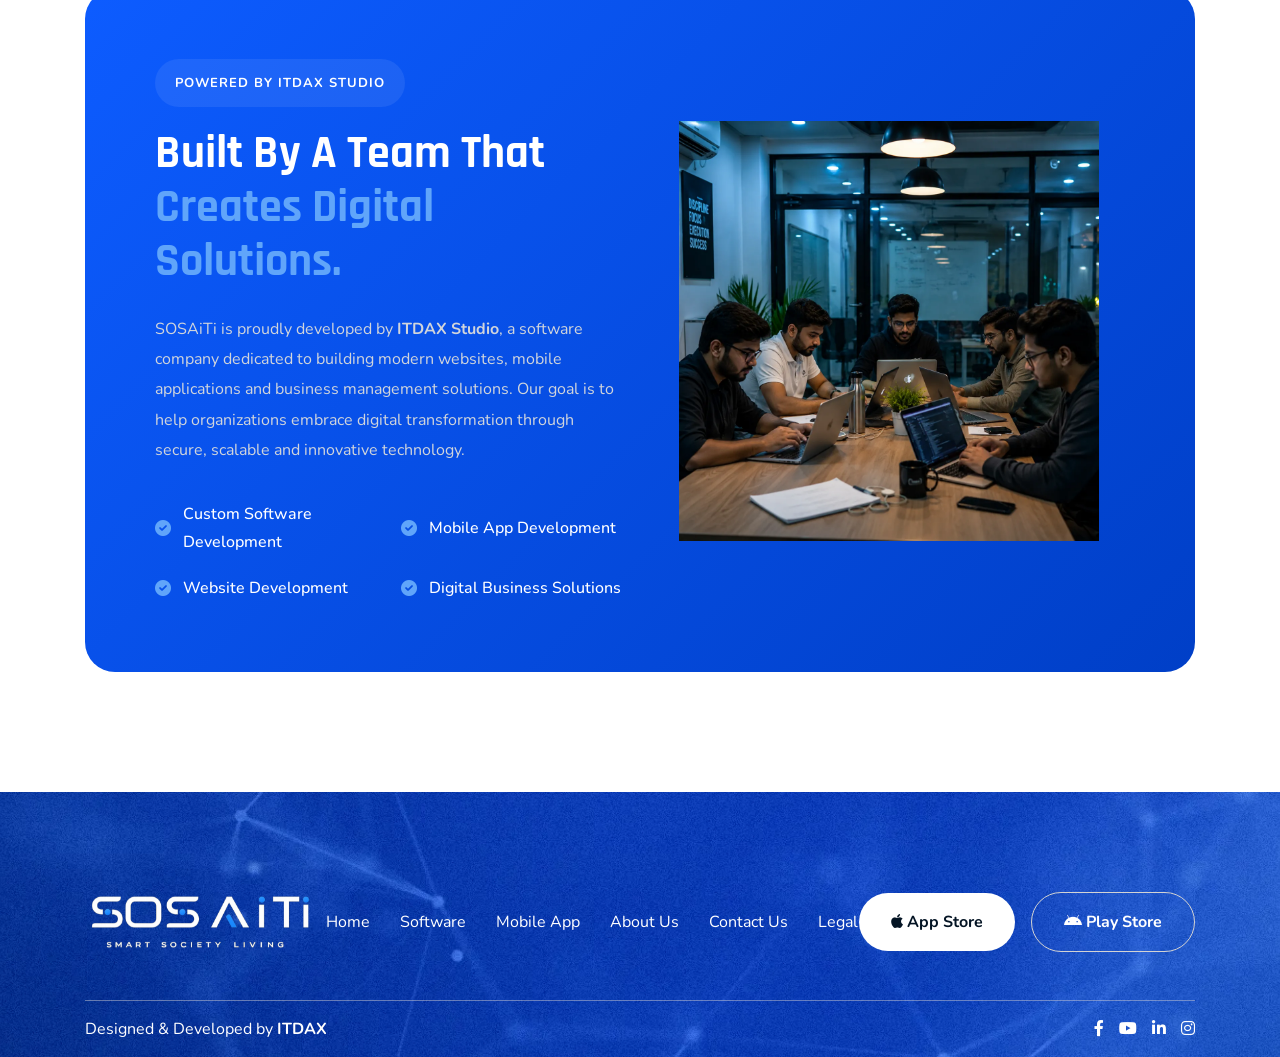
==== commit c51963b8: "21" ====
--- a/about.html
+++ b/about.html
@@ -130,8 +130,7 @@
                                     <i class="fal fa-envelope"></i>
                                 </div>
                                 <div class="offcanvas__contact-text">
-                                    <a href="mailto:sosaitiofficial@gmail.com"><span
-                                            class="mailto:sosaitiofficial@gmail.com">sosaitiofficial@gmail.com</span></a>
+                                    <a href="mailto:info@sosaiti.com"><span>info@sosaiti.com</span></a>
                                 </div>
                             </li>
                             <li class="d-flex align-items-center">
@@ -157,10 +156,9 @@
                             </a>
                         </div>
                         <div class="social-icon d-flex align-items-center">
-                            <a href="#"><i class="fab fa-facebook-f"></i></a>
-                            <a href="#"><i class="fab fa-twitter"></i></a>
-                            <a href="#"><i class="fab fa-youtube"></i></a>
-                            <a href="#"><i class="fab fa-linkedin-in"></i></a>
+                          <a href="https://www.instagram.com/sosaiti.official/"><i class="fab fa-instagram"></i></a>
+                            <a href="https://www.facebook.com/people/Sosaitiofficial/61592152299107/"><i class="fab fa-facebook-f"></i></a>                       
+                            <a href="https://www.linkedin.com/company/144485900"><i class="fab fa-linkedin-in"></i></a>
                         </div>
                     </div>
                 </div>
@@ -214,7 +212,7 @@
                             </div>
                         </div>
                         <div class="header-right d-flex justify-content-end align-items-center">
-                            <a href="#0" class="search-trigger search-icon"><i class="fal fa-search"></i></a>
+                            
 
                             <div class="header-button ms-4">
                                 <a href="contact.html" class="theme-btn">
@@ -1082,11 +1080,29 @@
                                 <p class="wow fadeInUp" data-wow-delay=".3s">Designed & Developed by <b> <a href="https://www.itdax.in" target="_blank" style="color: #fff;">ITDAX</a></b></p>
 
                 <ul class="social-links wow fadeInUp" data-wow-delay=".5s">
-                    <li> <a href="#"><i class="fa-brands fa-facebook-f"></i></a> </li>
-                    <li> <a href="https://www.youtube.com/channel/UCQgSVvNt__u80H8s5AWmwgA"><i class="fa-brands fa-youtube"></i></a> </li>
-                    <li> <a href="#"><i class="fa-brands fa-linkedin-in"></i></a> </li>
-                    <li> <a href="https://www.instagram.com/sosaiti.official/"><i
-                                class="fa-brands fa-instagram"></i></a> </li>
+                  <li>
+    <a href="https://www.facebook.com/people/Sosaitiofficial/61592152299107/">
+        <i class="fa-brands fa-facebook-f"></i>
+    </a>
+</li>
+
+<li>
+    <a href="https://www.youtube.com/channel/UCQgSVvNt__u80H8s5AWmwgA">
+        <i class="fa-brands fa-youtube"></i>
+    </a>
+</li>
+
+<li>
+    <a href="https://www.linkedin.com/company/144485900">
+        <i class="fa-brands fa-linkedin-in"></i>
+    </a>
+</li>
+
+<li>
+    <a href="https://www.instagram.com/sosaiti.official/">
+        <i class="fa-brands fa-instagram"></i>
+    </a>
+</li>
                 </ul>
             </div>
         </div>
--- a/assets/css/main.css
+++ b/assets/css/main.css
@@ -505,7 +505,7 @@
 
 .theme-btn.style2 svg path,
 .theme-btn.style2 svg rect {
-  fill: var(--title);
+  fill: var(--body);
   transition: all 0.4s;
   -webkit-transition: all 0.4s;
   -moz-transition: all 0.4s;
@@ -7384,7 +7384,8 @@
 }
 
 .wcu-wrapper.style1 .wcu-thumb .main-thumb img {
-  max-width: 140%;
+  margin: 100px 0;
+  max-width: 100%;
 }
 
 .wcu-wrapper.style1 .wcu-thumb .shape {
@@ -13080,7 +13081,7 @@
 }
 
 .feature-badge:hover{
-    background:#4F7EFF;
+    background:linear-gradient(135deg,#0d5cff,#003fc7);
     color:#fff;
 }
 
@@ -13100,7 +13101,7 @@
     width:100%;
     height:4px;
     border-radius:20px;
-    background:#4F7EFF;
+    background:linear-gradient(135deg,#0d5cff,#003fc7);
     opacity:.15;
 }
 
@@ -13219,7 +13220,7 @@
     height:58px;
     min-width:58px;
     border-radius:14px;
-    background:#4F7EFF;
+    background:linear-gradient(135deg,#0d5cff,#003fc7);
     display:flex;
     align-items:center;
     justify-content:center;
@@ -13370,7 +13371,7 @@
 
 .story-card.active{
 
-    background:#4F7EFF;
+    background:linear-gradient(135deg,#0d5cff,#003fc7);
     color:#fff;
 
 }
@@ -13509,7 +13510,7 @@
 
 .mv-card.active{
 
-    background:#4F7EFF;
+    background:linear-gradient(135deg,#0d5cff,#003fc7);
 
 }
 
@@ -13699,7 +13700,7 @@
     width:65px;
     height:65px;
     border-radius:18px;
-    background:#4F7EFF;
+    background:linear-gradient(135deg,#0d5cff,#003fc7);
     color:#fff;
     display:flex;
     align-items:center;
@@ -13833,7 +13834,7 @@
     margin:auto;
     margin-bottom:25px;
     border-radius:20px;
-    background:#4F7EFF;
+    background:linear-gradient(135deg,#0d5cff,#003fc7);
     color:#fff;
     display:flex;
     align-items:center;
@@ -14095,7 +14096,7 @@
 
 .leader-social a:hover{
 
-    background:#4F7EFF;
+    background:linear-gradient(135deg,#0d5cff,#003fc7);
 
     color:#fff;
 
@@ -14116,7 +14117,7 @@
     border-radius:30px;
 
     background:
-    linear-gradient(135deg,#4F7EFF,#6E95FF);
+    linear-gradient(135deg,#0d5cff,#003fc7);
 
     text-align:center;
 
@@ -14275,18 +14276,14 @@
 POWERED BY ITDAX
 ==========================================*/
 
-.powered-section{
-
-    background:#111827;
-    color:#fff;
-
-}
+
 
 .powered-wrapper{
 
-    background:linear-gradient(135deg,#111827,#1e293b);
+    background:linear-gradient(135deg,#0d5cff,#003fc7);
     border-radius:30px;
     padding:70px;
+     color:#fff;
 
 }
 
@@ -14865,4 +14862,8 @@
      .cursor-inner{
       display: none;
     }
+}
+
+.content h4 a[href^="mailto:"] {
+    text-transform: none !important;
 }
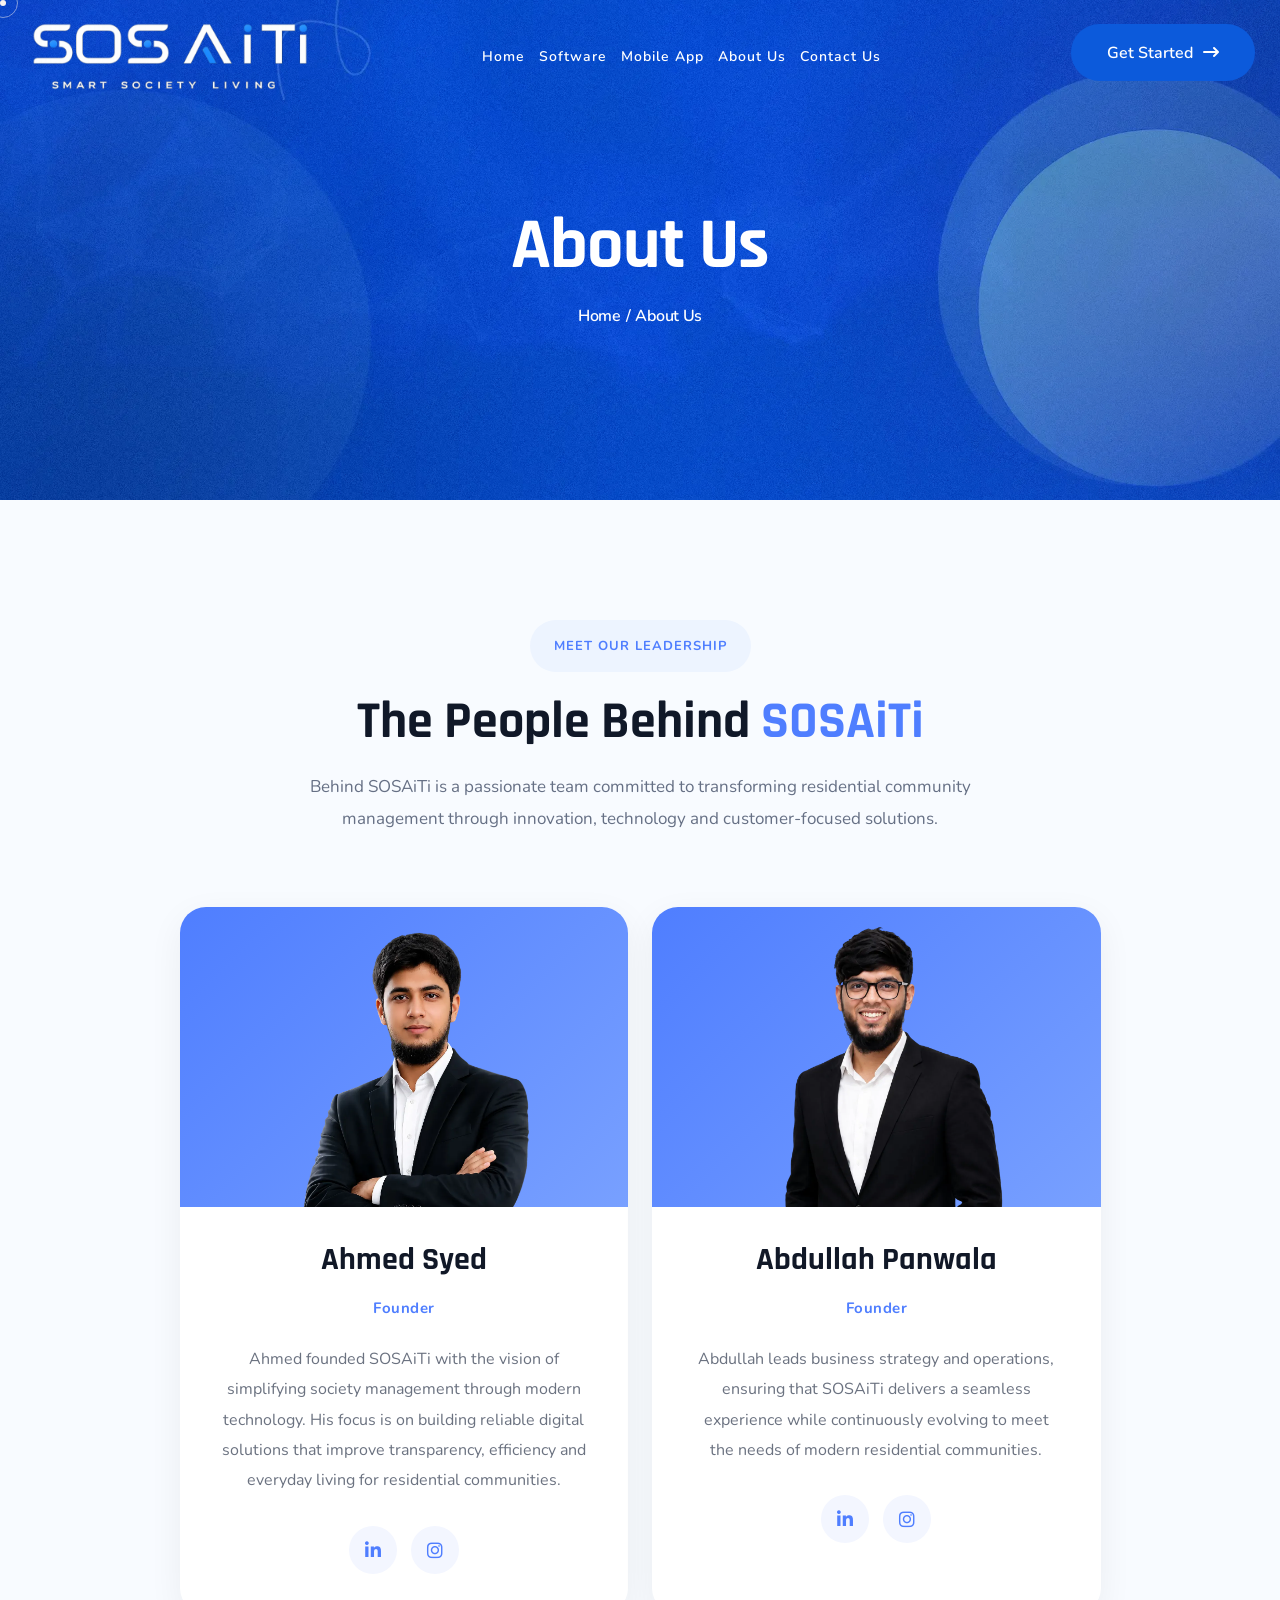
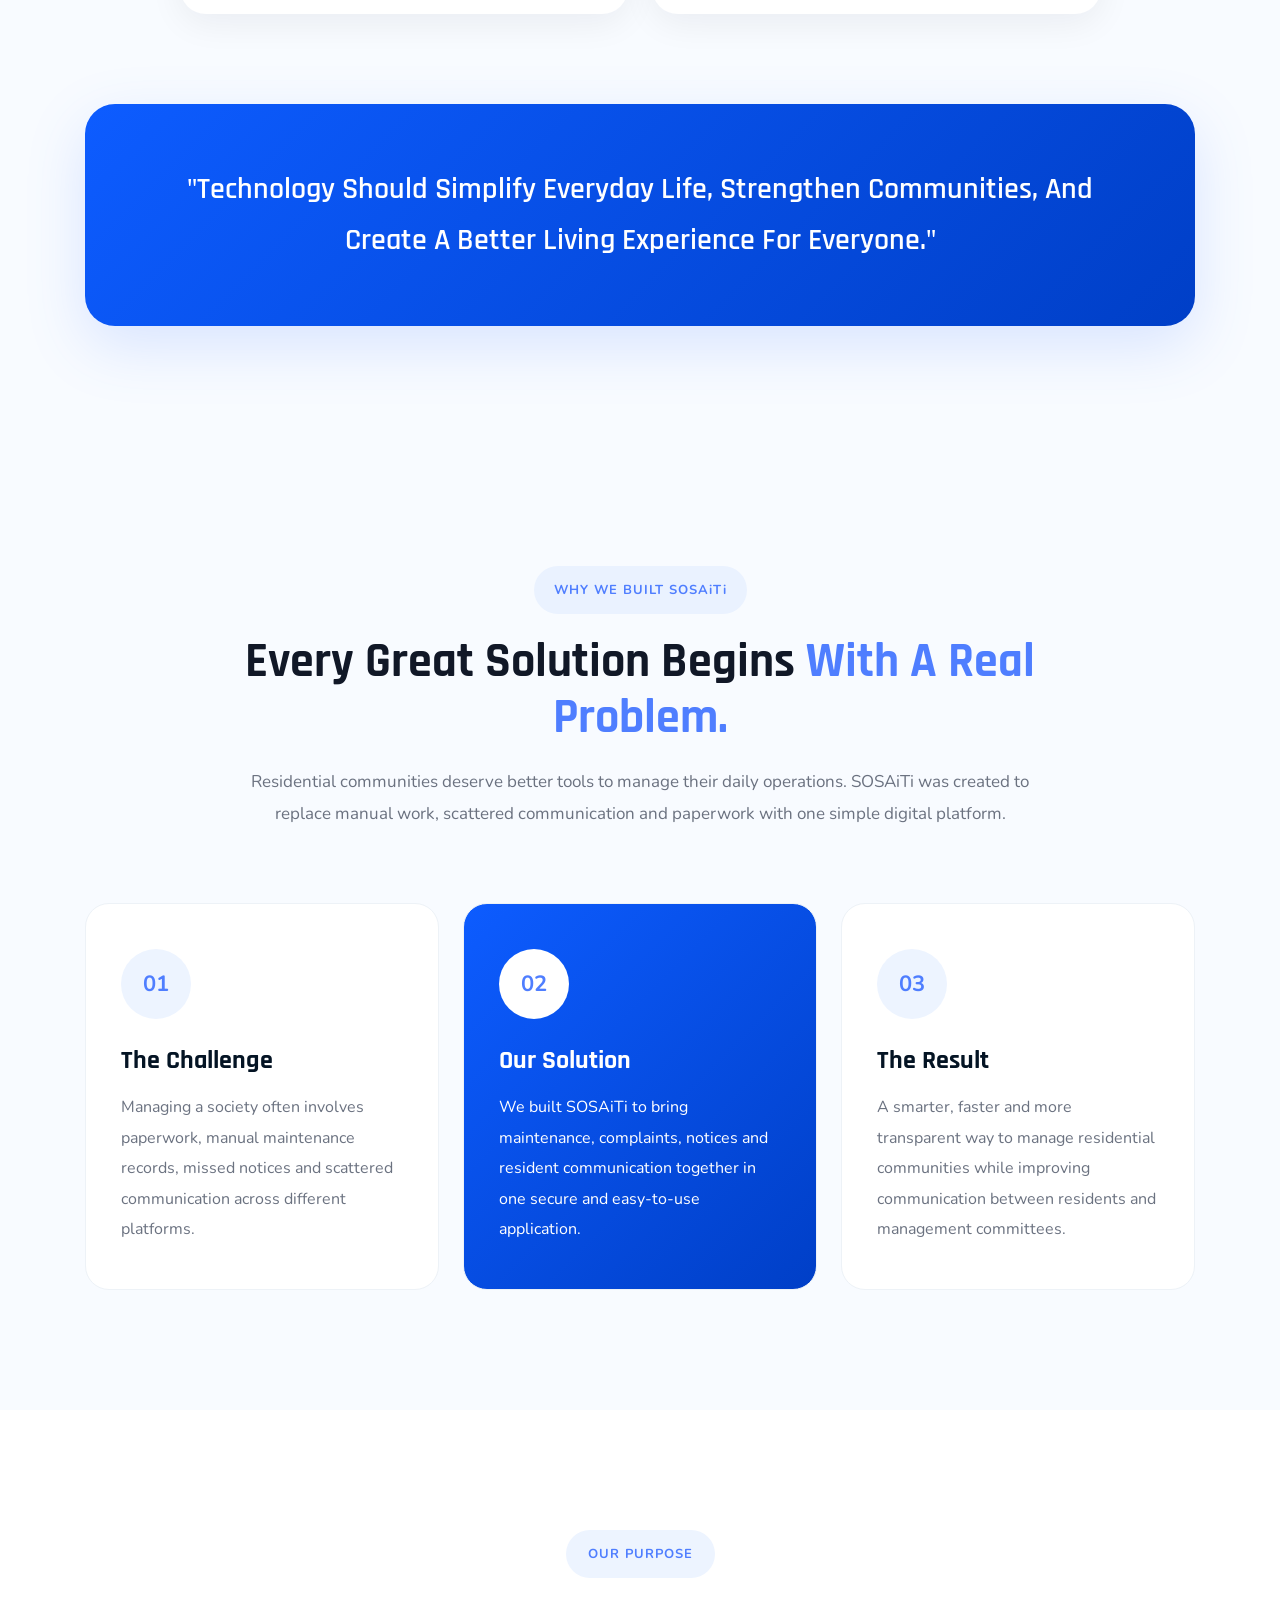
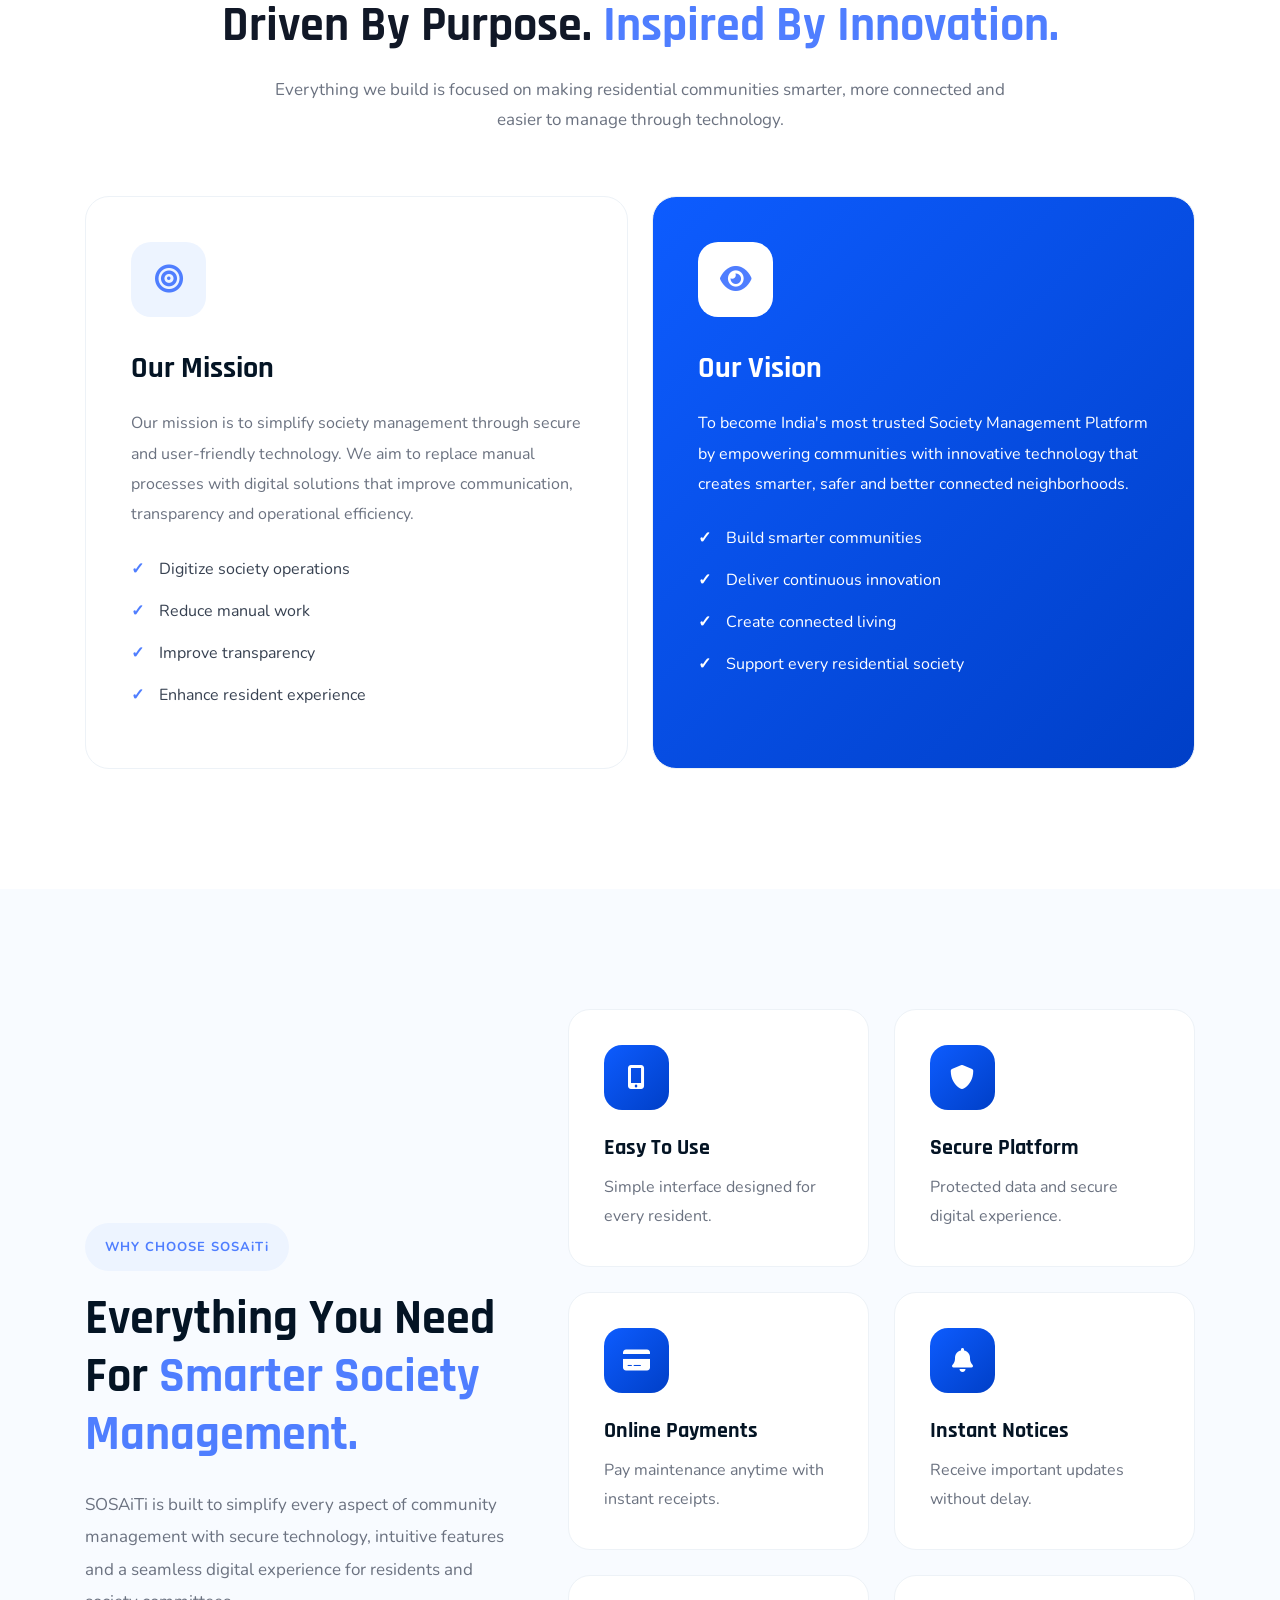
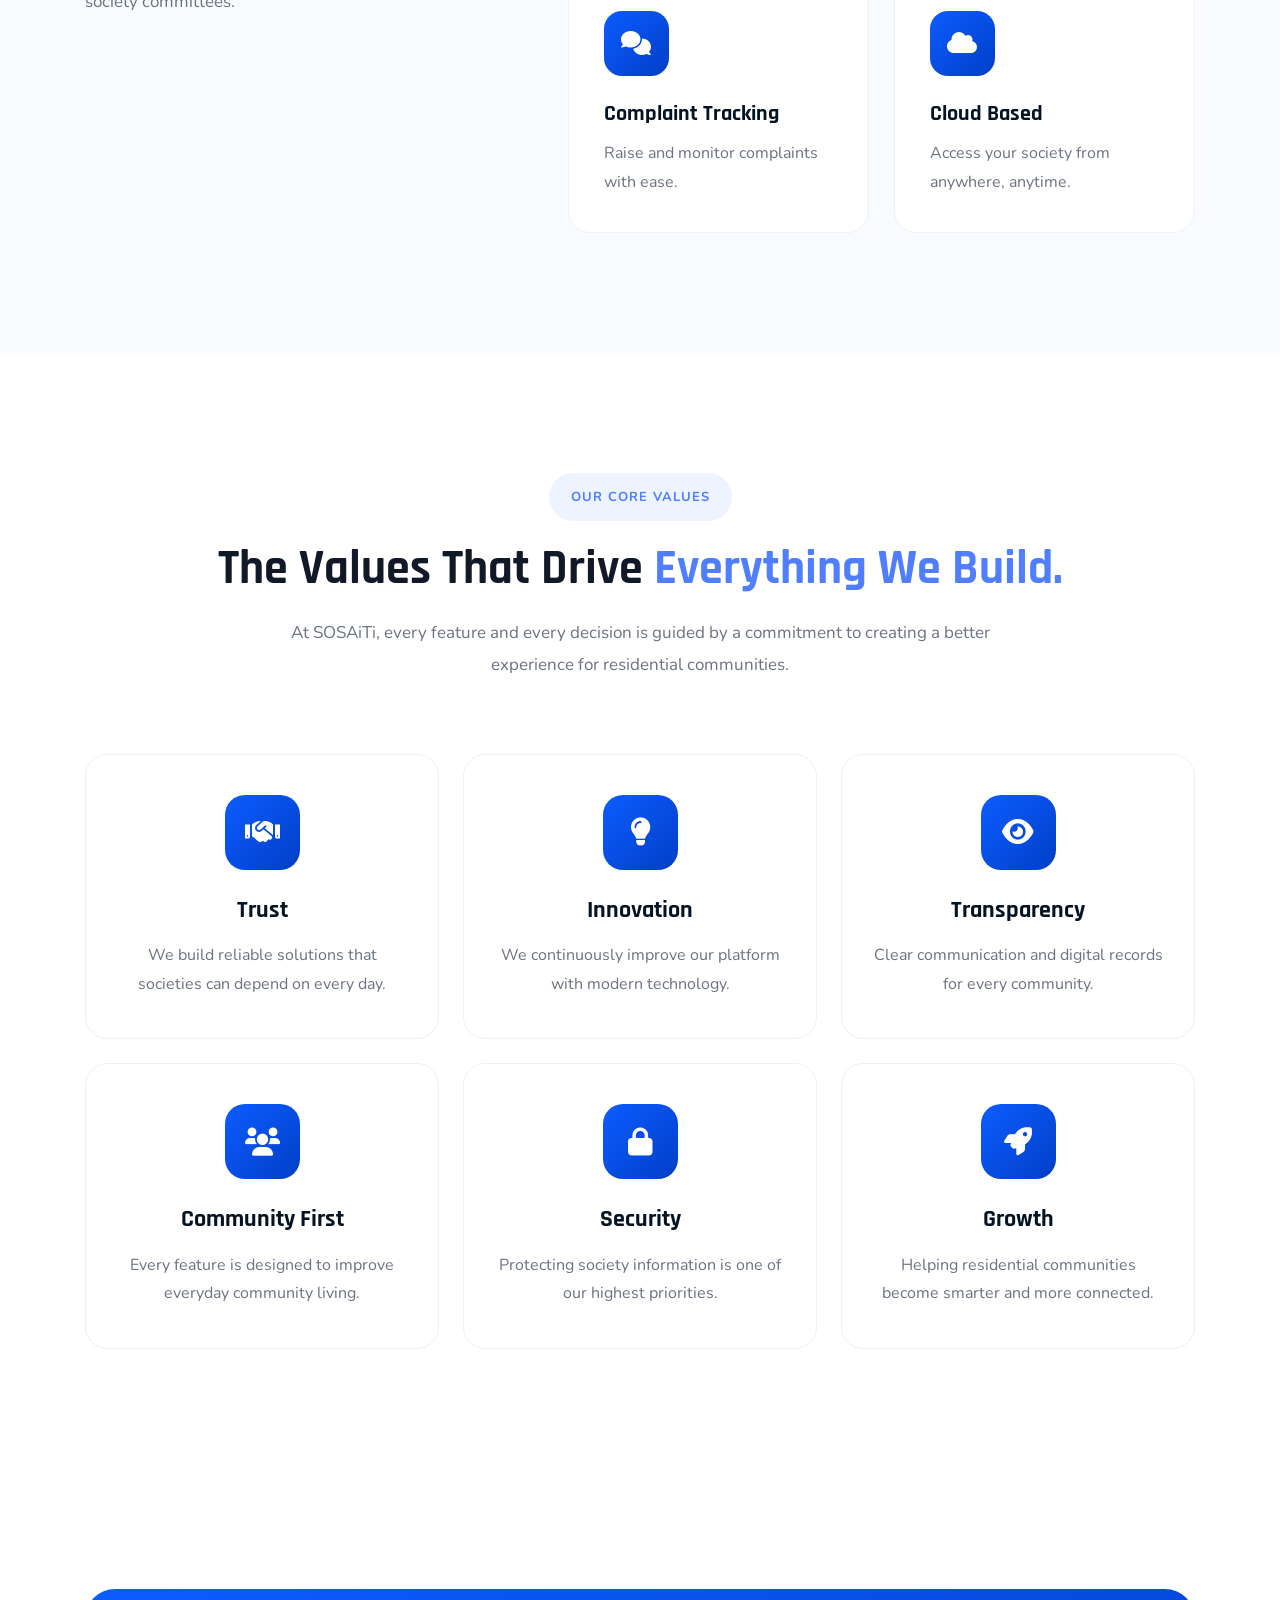
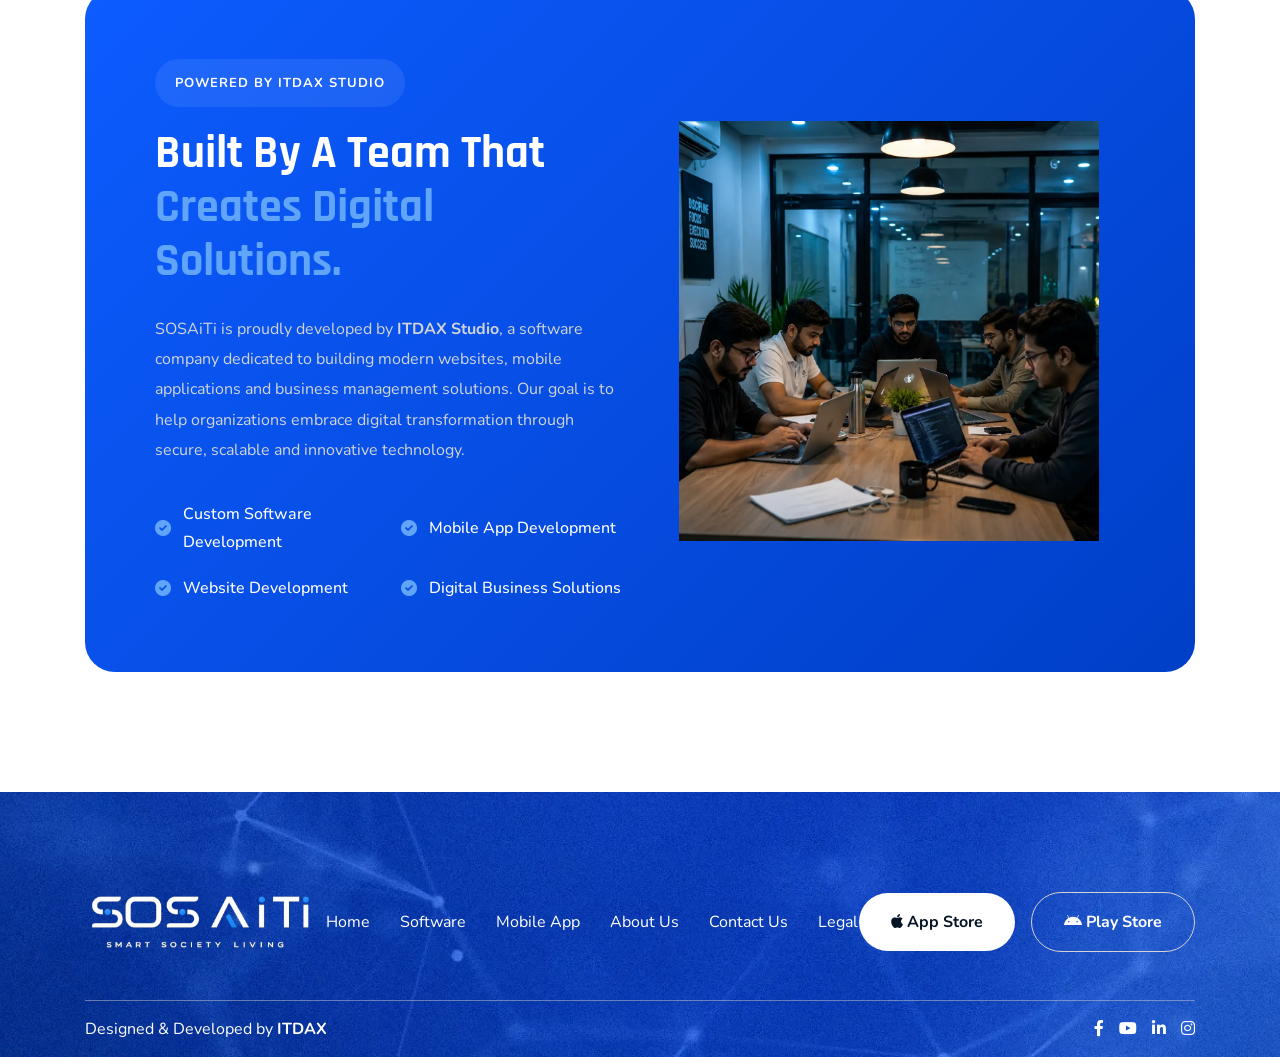
==== commit 99f94f23: "23" ====
--- a/about.html
+++ b/about.html
@@ -4,33 +4,356 @@
 
 
 <head>
-    <!-- ========== Meta Tags ========== -->
-    <meta charset="UTF-8">
-    <meta http-equiv="X-UA-Compatible" content="IE=edge">
-    <meta name="viewport" content="width=device-width, initial-scale=1">
-    <meta name="author" content="scriptotheme">
-    <meta name="description" content="Sosaiti- Smart Society Living">
-    <!-- ======== Page title ============ -->
-    <title>Sosaiti - Smart Society Living</title>
-    <!--<< Favcion >>-->
-    <link rel="shortcut icon" href="assets/images/favicon.webp">
-    <!--<< Bootstrap min.css >>-->
-    <link rel="stylesheet" href="assets/css/bootstrap.min.css">
-    <!--<< All Min Css >>-->
-    <link rel="stylesheet" href="assets/css/all.min.css">
-    <!--<< Animate.css >>-->
-    <link rel="stylesheet" href="assets/css/animate.css">
-    <!--<< Magnific popup.css >>-->
-    <link rel="stylesheet" href="assets/css/magnific-popup.css">
-    <!--<< MeanMenu.css >>-->
-    <link rel="stylesheet" href="assets/css/meanmenu.css">
-    <!--<< Swiper Bundle.css >>-->
-    <link rel="stylesheet" href="assets/css/swiper-bundle.min.css">
-    <!--<< NiceSelect.css >>-->
-    <link rel="stylesheet" href="assets/css/nice-select.css">
-    <!--<< Main.css >>-->
-    <link rel="stylesheet" href="assets/css/main.css">
+
+
+<!-- =========================================================
+     BASIC DOCUMENT / SEO
+========================================================== -->
+
+<meta charset="UTF-8">
+
+<meta http-equiv="X-UA-Compatible" content="IE=edge">
+
+<meta name="viewport"
+    content="width=device-width, initial-scale=1.0, viewport-fit=cover">
+
+<meta name="language" content="English">
+
+<meta name="author" content="SOSAiTi">
+
+<meta name="publisher" content="SOSAiTi">
+
+<meta name="description"
+    content="Learn about SOSAiTi, a smart society management platform built to simplify maintenance, payments, bills, complaints, notices and resident communication for modern residential communities.">
+
+<meta name="keywords"
+    content="about SOSAiTi, SOSAiTi smart society, society management app, society maintenance app, society management software, apartment management software, housing society management, residential society app, smart society platform, society maintenance software">
+
+<meta name="robots"
+    content="index, follow, max-image-preview:large, max-snippet:-1, max-video-preview:-1">
+
+<meta name="googlebot"
+    content="index, follow, max-image-preview:large, max-snippet:-1, max-video-preview:-1">
+
+<meta name="bingbot"
+    content="index, follow, max-image-preview:large, max-snippet:-1, max-video-preview:-1">
+
+
+<!-- =========================================================
+     PAGE TITLE
+========================================================== -->
+
+<title>
+    About SOSAiTi – Smart Society Management Platform
+</title>
+
+
+<!-- =========================================================
+     CANONICAL
+========================================================== -->
+
+<link rel="canonical"
+    href="https://sosaiti.com/about-us.html">
+
+
+<!-- =========================================================
+     HREFLANG
+========================================================== -->
+
+<link rel="alternate"
+    hreflang="en-in"
+    href="https://sosaiti.com/about-us.html">
+
+<link rel="alternate"
+    hreflang="x-default"
+    href="https://sosaiti.com/about-us.html">
+
+
+<!-- =========================================================
+     FAVICON / BRAND ICON
+========================================================== -->
+
+<link rel="icon"
+    type="image/svg+xml"
+    href="assets/images/logo/logo.svg">
+
+<link rel="shortcut icon"
+    type="image/svg+xml"
+    href="assets/images/logo/logo.svg">
+
+<link rel="apple-touch-icon"
+    href="assets/images/logo/logo2.svg">
+
+<meta name="theme-color"
+    content="#0B5ED7">
+
+<meta name="msapplication-TileColor"
+    content="#0B5ED7">
+
+
+<!-- =========================================================
+     MOBILE / APP
+========================================================== -->
+
+<meta name="mobile-web-app-capable"
+    content="yes">
+
+<meta name="apple-mobile-web-app-capable"
+    content="yes">
+
+<meta name="apple-mobile-web-app-status-bar-style"
+    content="default">
+
+<meta name="apple-mobile-web-app-title"
+    content="SOSAiTi">
+
+
+<!-- =========================================================
+     FORMAT DETECTION
+========================================================== -->
+
+<meta name="format-detection"
+    content="telephone=no">
+
+
+<!-- =========================================================
+     OPEN GRAPH
+     Facebook / WhatsApp / LinkedIn
+========================================================== -->
+
+<meta property="og:type"
+    content="website">
+
+<meta property="og:site_name"
+    content="SOSAiTi">
+
+<meta property="og:title"
+    content="About SOSAiTi – Smart Society Management Platform">
+
+<meta property="og:description"
+    content="Discover SOSAiTi and how our smart society management platform helps residential communities simplify maintenance, payments, bills, complaints, notices and resident communication.">
+
+<meta property="og:url"
+    content="https://sosaiti.com/about-us.html">
+
+<meta property="og:image"
+    content="https://sosaiti.com/assets/images/advantage/og-image.png">
+
+<meta property="og:image:secure_url"
+    content="https://sosaiti.com/assets/images/advantage/og-image.png">
+
+<meta property="og:image:type"
+    content="image/png">
+
+<meta property="og:image:width"
+    content="4800">
+
+<meta property="og:image:height"
+    content="2520">
+
+<meta property="og:image:alt"
+    content="About SOSAiTi – Smart Society Living">
+
+<meta property="og:locale"
+    content="en_IN">
+
+
+<!-- =========================================================
+     TWITTER / X
+========================================================== -->
+
+<meta name="twitter:card"
+    content="summary_large_image">
+
+<meta name="twitter:title"
+    content="About SOSAiTi – Smart Society Management Platform">
+
+<meta name="twitter:description"
+    content="Learn more about SOSAiTi and our smart approach to society maintenance, payments, complaints, notices and connected community living.">
+
+<meta name="twitter:image"
+    content="https://sosaiti.com/assets/images/advantage/og-image.png">
+
+<meta name="twitter:image:alt"
+    content="About SOSAiTi – Smart Society Living">
+
+
+<!-- =========================================================
+     GEO / LOCAL SEO
+========================================================== -->
+
+<meta name="geo.region"
+    content="IN-MH">
+
+<meta name="geo.placename"
+    content="Mumbai, Maharashtra, India">
+
+<meta name="distribution"
+    content="global">
+
+
+<!-- =========================================================
+     DNS PREFETCH / PRECONNECT
+========================================================== -->
+
+<link rel="dns-prefetch"
+    href="//fonts.googleapis.com">
+
+<link rel="dns-prefetch"
+    href="//fonts.gstatic.com">
+
+<link rel="preconnect"
+    href="https://fonts.googleapis.com">
+
+<link rel="preconnect"
+    href="https://fonts.gstatic.com"
+    crossorigin>
+
+
+<!-- =========================================================
+     ORGANIZATION + WEBSITE + ABOUT PAGE SCHEMA
+========================================================== -->
+
+<script type="application/ld+json">
+{
+    "@context": "https://schema.org",
+    "@graph": [
+
+        {
+            "@type": "Organization",
+            "@id": "https://sosaiti.com/#organization",
+            "name": "SOSAiTi",
+            "url": "https://sosaiti.com/",
+            "logo": {
+                "@type": "ImageObject",
+                "@id": "https://sosaiti.com/#logo",
+                "url": "https://sosaiti.com/assets/images/logo/logo.svg",
+                "contentUrl": "https://sosaiti.com/assets/images/logo/logo.svg",
+                "caption": "SOSAiTi"
+            },
+            "description": "SOSAiTi is a smart society management platform designed to simplify maintenance, payments, bills, complaints, notices and resident communication.",
+            "brand": {
+                "@type": "Brand",
+                "name": "SOSAiTi",
+                "logo": {
+                    "@id": "https://sosaiti.com/#logo"
+                }
+            },
+            "sameAs": [
+                "https://www.facebook.com/people/Sosaitiofficial/61592152299107/",
+                "https://www.youtube.com/channel/UCQgSVvNt__u80H8s5AWmwgA",
+                "https://www.linkedin.com/company/144485900",
+                "https://www.instagram.com/sosaiti.official/"
+            ]
+        },
+
+        {
+            "@type": "WebSite",
+            "@id": "https://sosaiti.com/#website",
+            "url": "https://sosaiti.com/",
+            "name": "SOSAiTi",
+            "description": "Smart Society Management & Maintenance App",
+            "publisher": {
+                "@id": "https://sosaiti.com/#organization"
+            },
+            "inLanguage": "en-IN"
+        },
+
+        {
+            "@type": "AboutPage",
+            "@id": "https://sosaiti.com/about-us.html#webpage",
+            "url": "https://sosaiti.com/about-us.html",
+            "name": "About SOSAiTi – Smart Society Management Platform",
+            "isPartOf": {
+                "@id": "https://sosaiti.com/#website"
+            },
+            "about": {
+                "@id": "https://sosaiti.com/#organization"
+            },
+            "description": "Learn about SOSAiTi, a smart society management platform built to simplify maintenance, payments, bills, complaints, notices and resident communication.",
+            "inLanguage": "en-IN"
+        },
+
+        {
+            "@type": "SoftwareApplication",
+            "@id": "https://sosaiti.com/#software",
+            "name": "SOSAiTi",
+            "url": "https://sosaiti.com/",
+            "applicationCategory": "BusinessApplication",
+            "applicationSubCategory": "Society Management Software",
+            "operatingSystem": "Android, iOS, Web",
+            "description": "Smart society management software for maintenance payments, bills, complaints, notices and resident communication.",
+            "publisher": {
+                "@id": "https://sosaiti.com/#organization"
+            },
+            "brand": {
+                "@type": "Brand",
+                "name": "SOSAiTi"
+            }
+        }
+
+    ]
+}
+</script>
+
+
+<!-- =========================================================
+     BREADCRUMB SCHEMA
+========================================================== -->
+
+<script type="application/ld+json">
+{
+    "@context": "https://schema.org",
+    "@type": "BreadcrumbList",
+    "itemListElement": [
+        {
+            "@type": "ListItem",
+            "position": 1,
+            "name": "Home",
+            "item": "https://sosaiti.com/"
+        },
+        {
+            "@type": "ListItem",
+            "position": 2,
+            "name": "About Us",
+            "item": "https://sosaiti.com/about-us.html"
+        }
+    ]
+}
+</script>
+
+
+<!-- =========================================================
+     STYLESHEETS
+========================================================== -->
+
+<link rel="stylesheet"
+    href="assets/css/bootstrap.min.css">
+
+<link rel="stylesheet"
+    href="assets/css/all.min.css">
+
+<link rel="stylesheet"
+    href="assets/css/animate.css">
+
+<link rel="stylesheet"
+    href="assets/css/magnific-popup.css">
+
+<link rel="stylesheet"
+    href="assets/css/meanmenu.css">
+
+<link rel="stylesheet"
+    href="assets/css/swiper-bundle.min.css">
+
+<link rel="stylesheet"
+    href="assets/css/nice-select.css">
+
+<link rel="stylesheet"
+    href="assets/css/main.css">
+
+
 </head>
+
 
 <body>
 
@@ -392,116 +715,7 @@
 Meet Our Leadership End
 ==================================-->
 
-    <!--==============================
-Who We Are Section Start
-==============================-->
-<!-- <section class="who-we-are-section section-padding">
-
-    <div class="container">
-
-        <div class="row align-items-center gy-5">
-
-            <div class="col-xl-6 col-lg-6 order-1">
-
-                <div class="who-image">
-
-                    <div class="who-shape"></div>
-
-                    <img src="assets/images/about/aboutThumb1_1.webp"
-                        alt="Who We Are"
-                        class="img-fluid">
-
-                </div>
-
-            </div>
-
-            <div class="col-xl-6 col-lg-6 order-2">
-
-                <div class="who-content">
-
-                    <span class="who-subtitle">
-                        <i class="fas fa-building"></i>
-                        WHO WE ARE
-                    </span>
-
-                    <h2>
-                        Building Smarter Communities Through
-                        <span>Modern Technology.</span>
-                    </h2>
-
-                    <p class="who-text">
-                        SOSAiTi is a modern Society Management Platform developed by
-                        <strong>ITDAX Studio</strong> to simplify the daily operations
-                        of residential communities.
-                    </p>
-
-                    <p class="who-text">
-                        Our platform brings maintenance collection, notices,
-                        complaints, resident communication and community management
-                        together in one secure and easy-to-use application for
-                        residents, committee members and administrators.
-                    </p>
-
-                    <div class="who-grid">
-
-                        <div class="who-card">
-                            <div class="icon">
-                                <i class="fas fa-mobile-alt"></i>
-                            </div>
-
-                            <div>
-                                <h5>One Smart App</h5>
-                                <p>Everything your society needs in one place.</p>
-                            </div>
-                        </div>
-
-                        <div class="who-card">
-                            <div class="icon">
-                                <i class="fas fa-shield-alt"></i>
-                            </div>
-
-                            <div>
-                                <h5>Secure Platform</h5>
-                                <p>Built with security and reliability in mind.</p>
-                            </div>
-                        </div>
-
-                        <div class="who-card">
-                            <div class="icon">
-                                <i class="fas fa-cloud"></i>
-                            </div>
-
-                            <div>
-                                <h5>Cloud Based</h5>
-                                <p>Access your society anytime from anywhere.</p>
-                            </div>
-                        </div>
-
-                        <div class="who-card">
-                            <div class="icon">
-                                <i class="fas fa-users"></i>
-                            </div>
-
-                            <div>
-                                <h5>Community First</h5>
-                                <p>Designed for residents and committees.</p>
-                            </div>
-                        </div>
-
-                    </div>
-
-                </div>
-
-            </div>
-
-        </div>
-
-    </div>
-
-</section> -->
-<!--==============================
-Who We Are Section End
-==============================-->
+
 
 
 
@@ -1067,10 +1281,10 @@
                     </ul>
                     <div class="store-links wow fadeInUp" data-wow-delay=".7s">
                         <div class="apple">
-                            <a href="#"><i class="fa-brands fa-apple"></i> App Store</a>
+                            <a href="coming-soon.html"><i class="fa-brands fa-apple"></i> App Store</a>
                         </div>
                         <div class="play">
-                            <a href="#"><i class="fa-brands fa-android"></i> Play Store</a>
+                            <a href="coming-soon.html"><i class="fa-brands fa-android"></i> Play Store</a>
                         </div>
                     </div>
                 </div>
